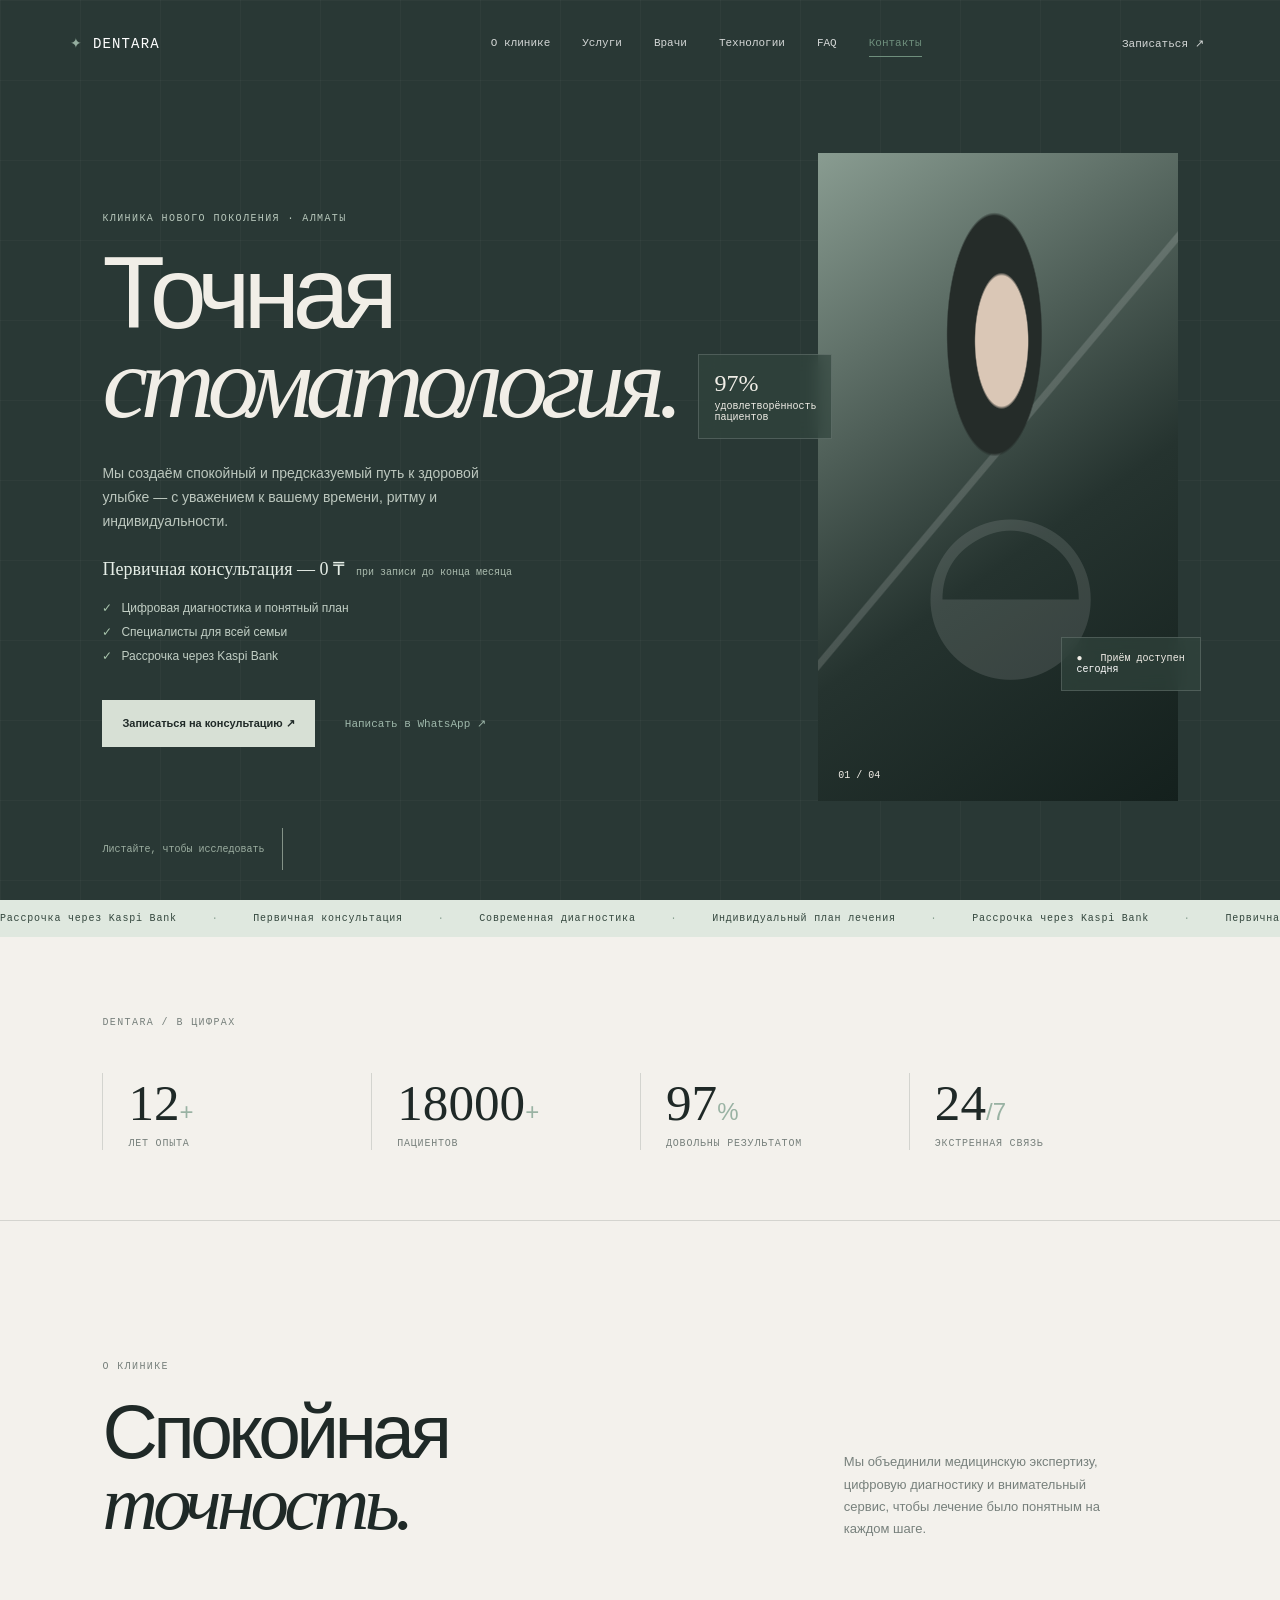
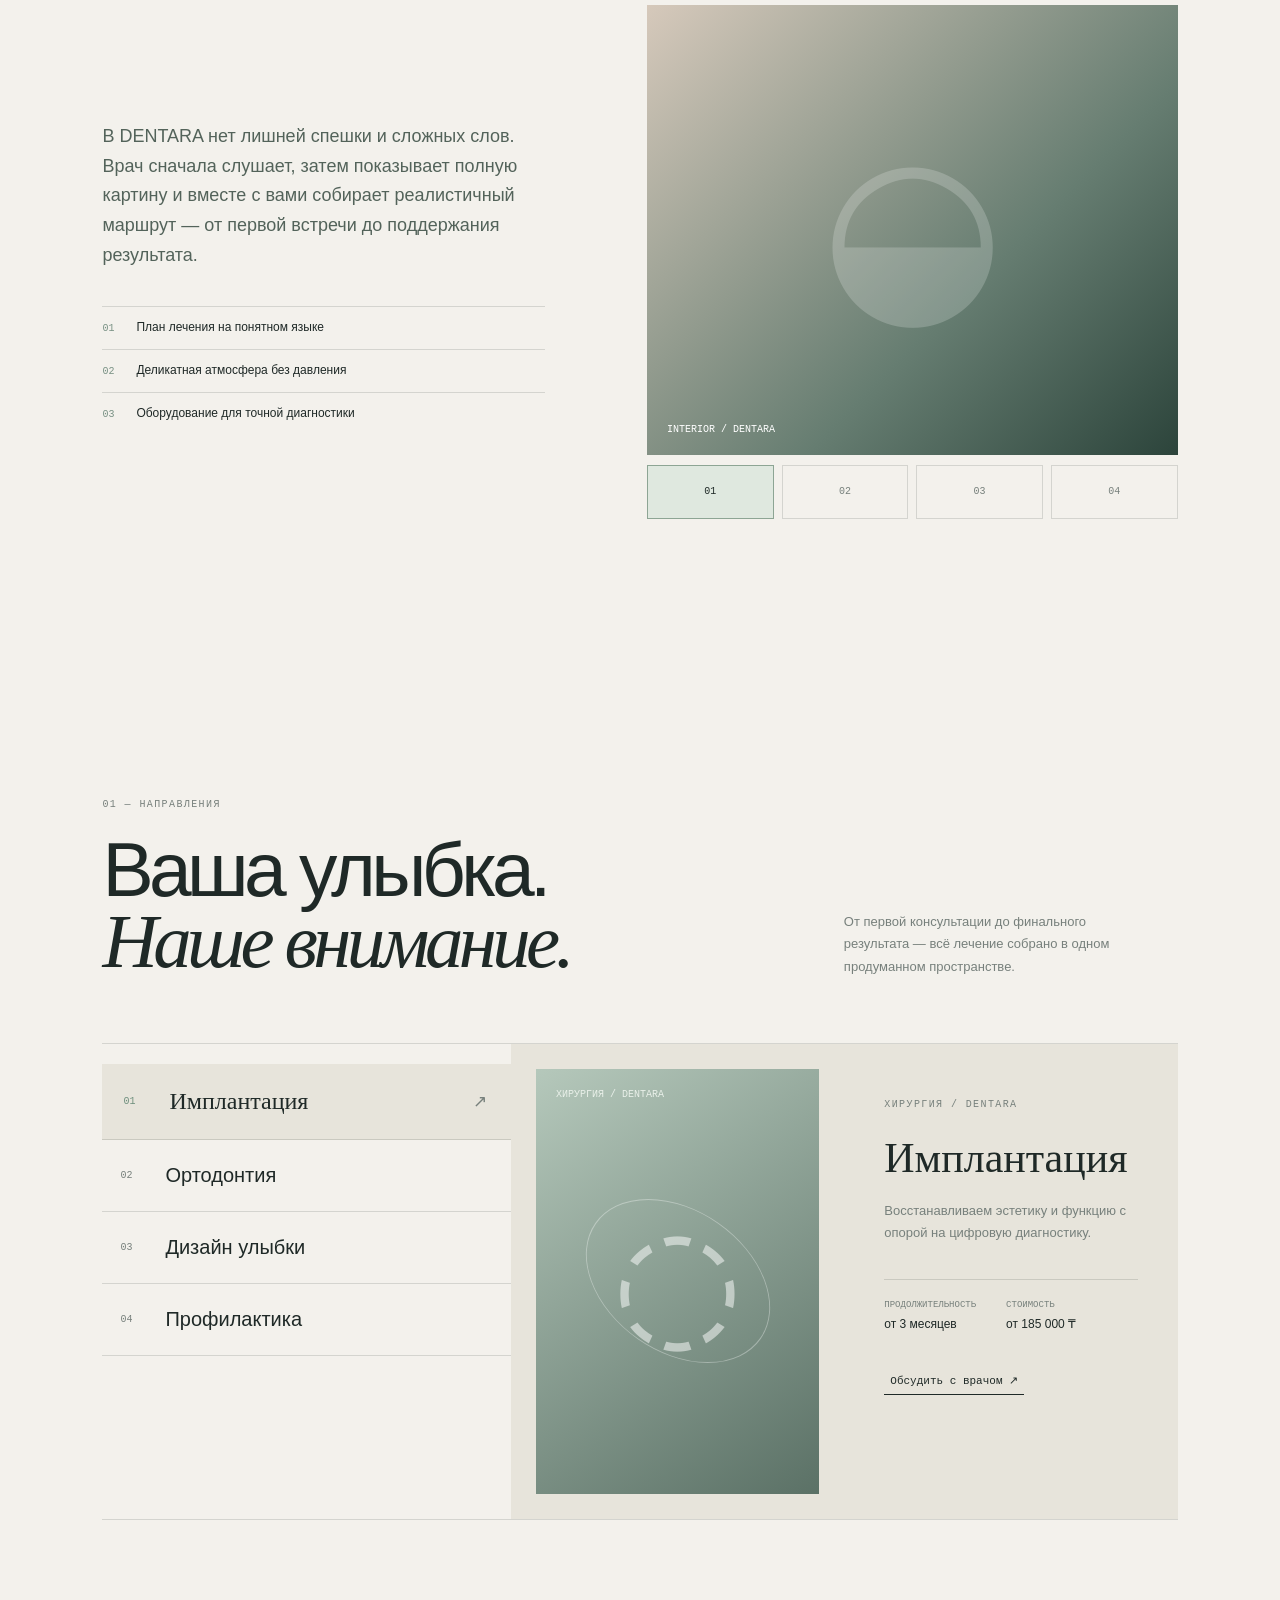
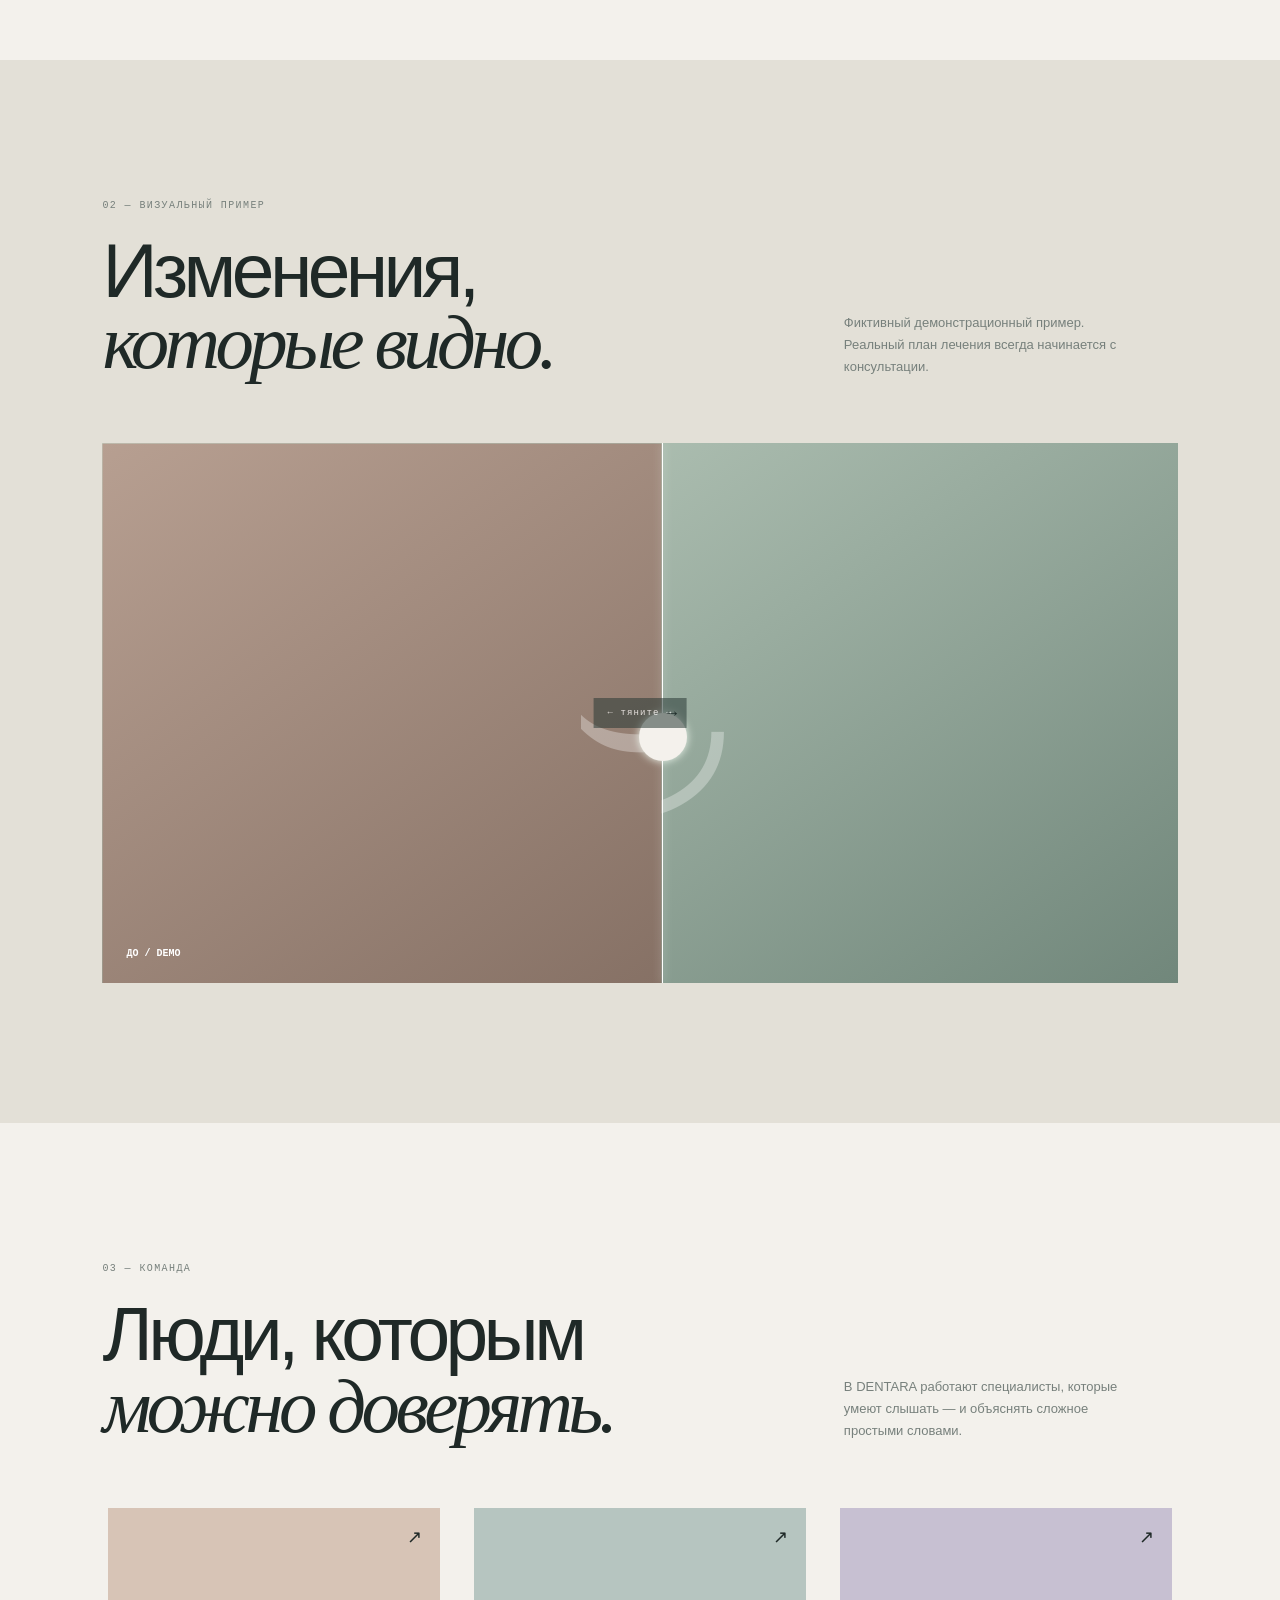
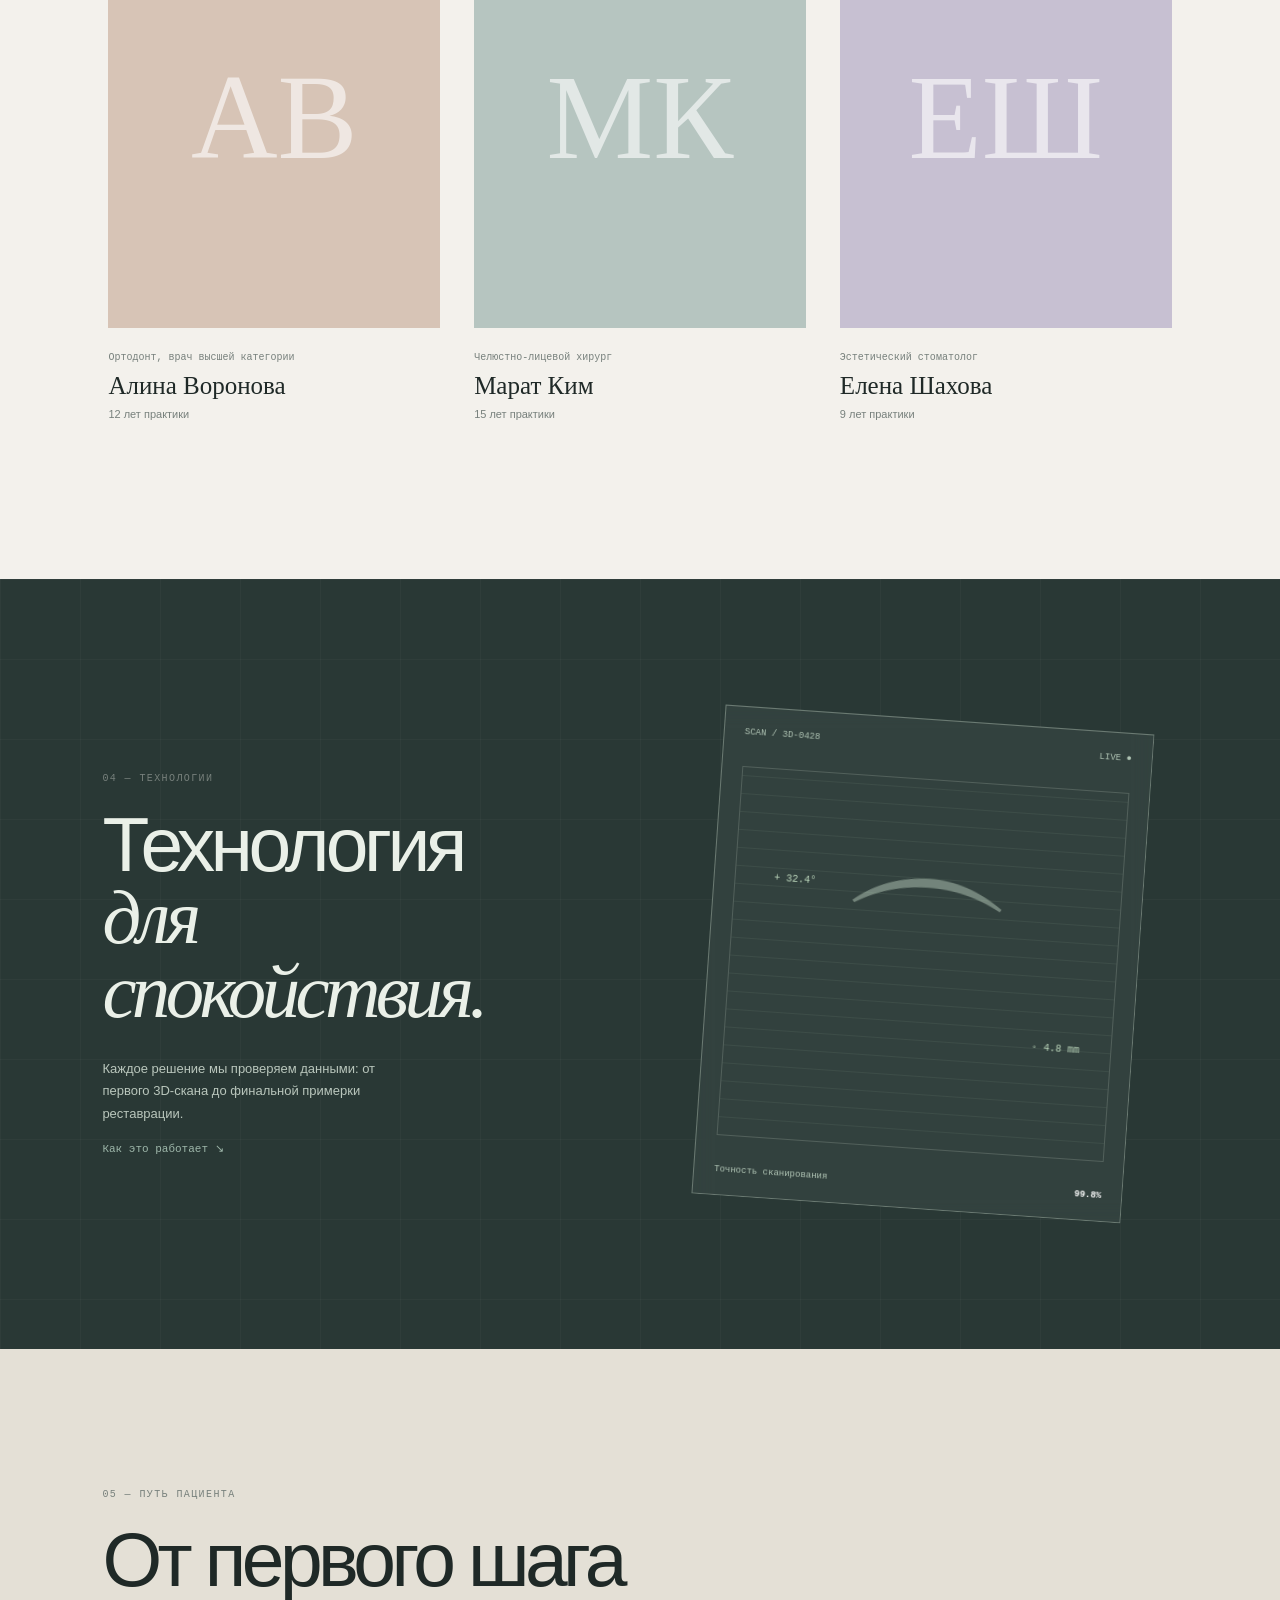
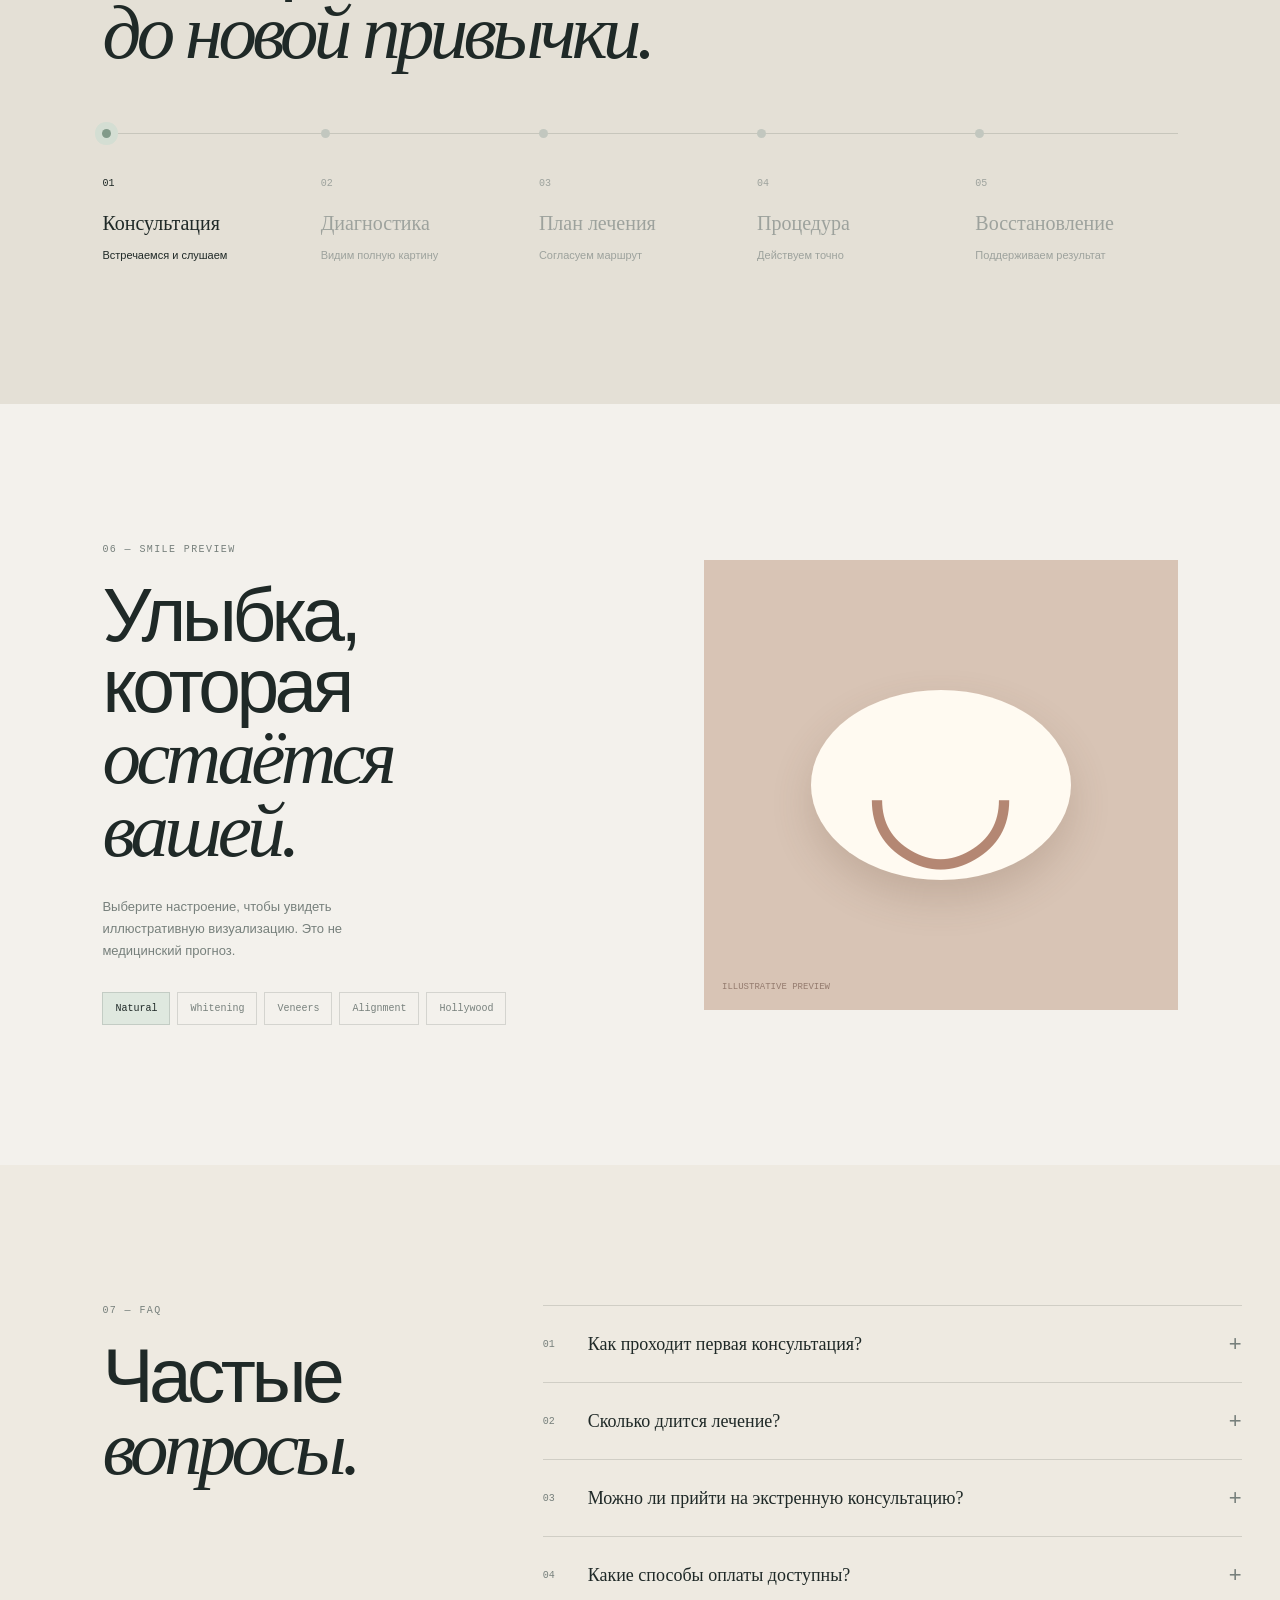
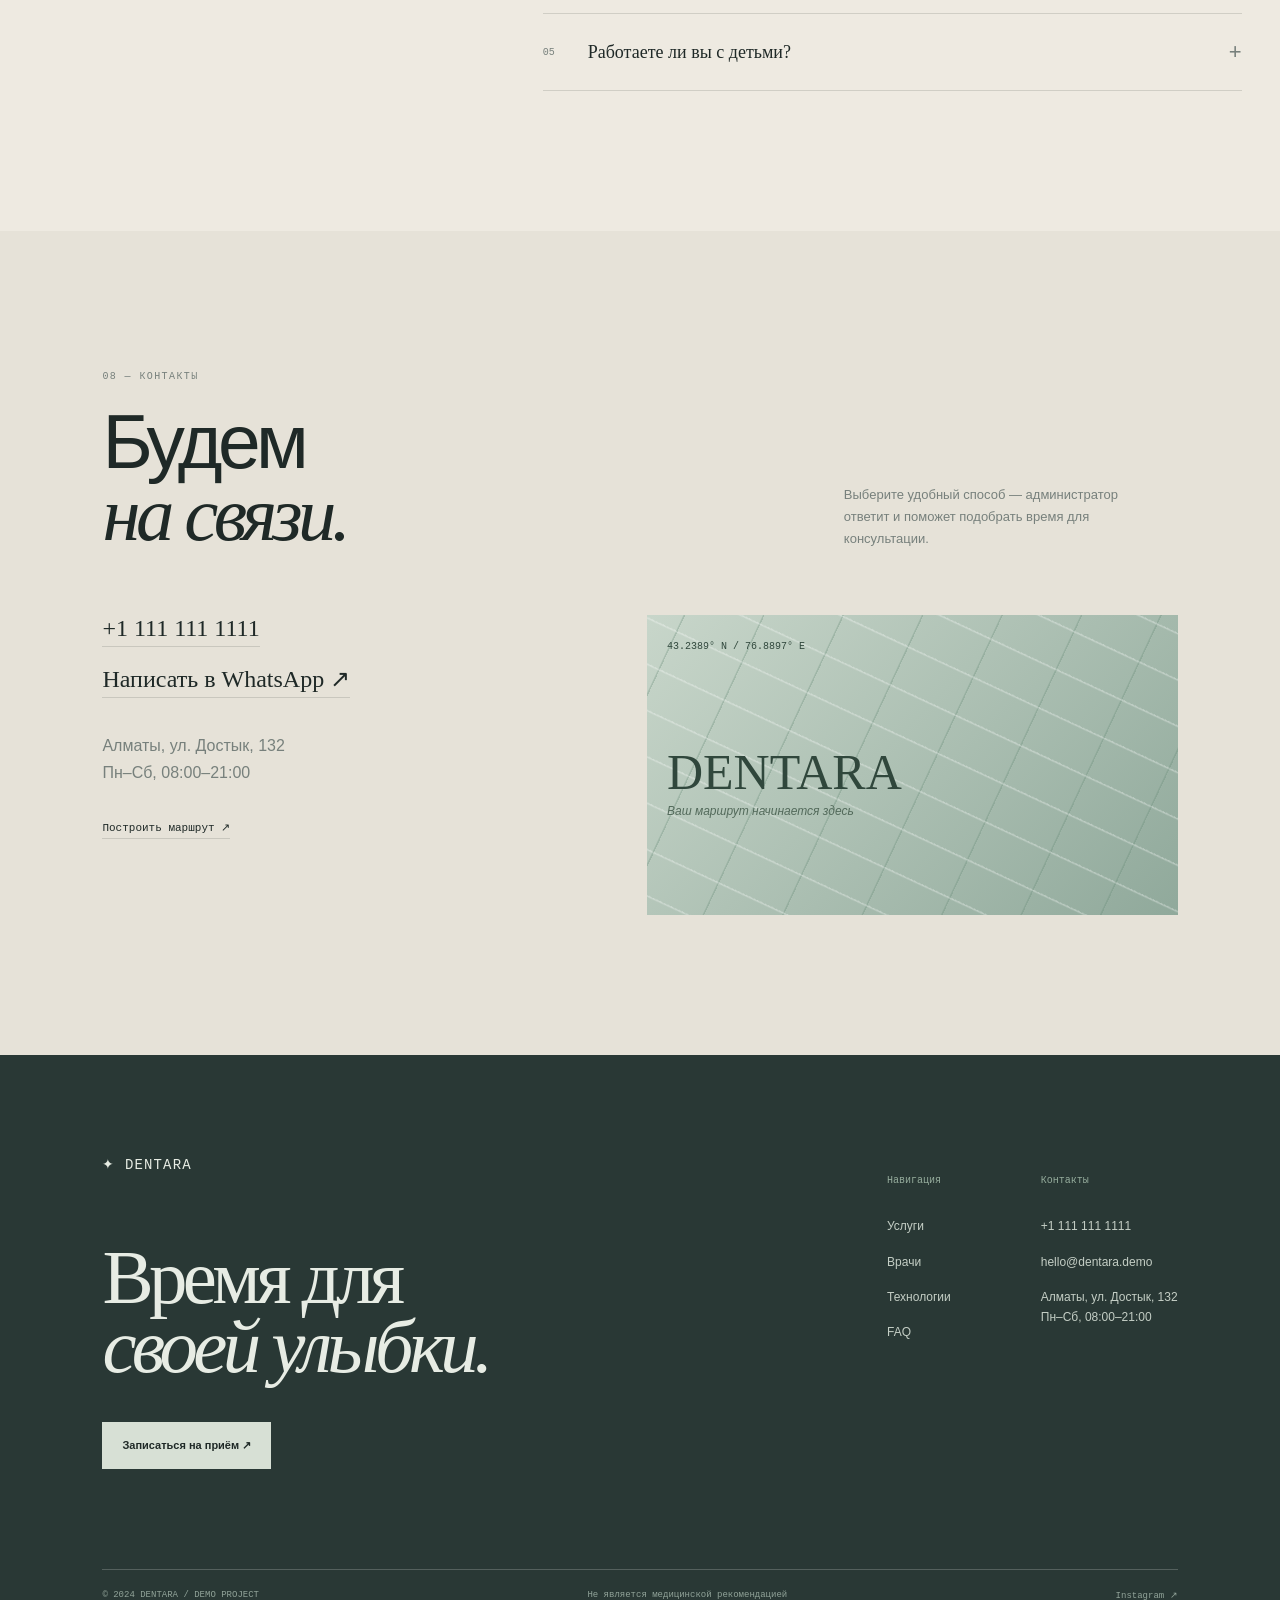
==== index.html @ db52c044 "fix: recover Dentara responsive sections" ====
<!doctype html><html lang="ru"><head><meta charset="UTF-8"><meta name="viewport" content="width=device-width,initial-scale=1"><meta name="description" content="DENTARA — точная стоматология, спроектированная вокруг вас."><title>DENTARA — Точная стоматология</title><link rel="stylesheet" href="styles.css?v=315ac8c"></head><body>
<header class="nav"><a class="brand" href="#top">✦ DENTARA</a><nav><a href="#about">О клинике</a><a href="#services">Услуги</a><a href="#doctors">Врачи</a><a href="#technology">Технологии</a><a href="#faq">FAQ</a><a href="#contacts">Контакты</a></nav><button class="nav-cta" data-book>Записаться ↗</button><button class="hamb" aria-label="Открыть меню"><i></i><i></i></button></header>
<aside class="mobile-menu"><div class="mobile-head"><span class="brand">✦ DENTARA</span><button class="close-menu">×</button></div><nav><a href="#about">О клинике <b>↗</b></a><a href="#services">Услуги <b>↗</b></a><a href="#doctors">Врачи <b>↗</b></a><a href="#technology">Технологии <b>↗</b></a><a href="#journey">Путь пациента <b>↗</b></a><a href="#faq">FAQ <b>↗</b></a><a href="#contacts">Контакты <b>↗</b></a></nav><button class="btn" data-book>Записаться на приём ↗</button></aside>
<main id="top"><section class="hero"><div class="grid"></div><div class="hero-copy reveal"><p class="eyebrow">Клиника нового поколения <span>·</span> Алматы</p><h1>Точная<br><em>стоматология.</em></h1><p>Мы создаём спокойный и предсказуемый путь к здоровой улыбке — с уважением к вашему времени, ритму и индивидуальности.</p><div class="offer"><b>Первичная консультация — 0 ₸</b><span>при записи до конца месяца</span></div><ul class="hero-benefits"><li>Цифровая диагностика и понятный план</li><li>Специалисты для всей семьи</li><li>Рассрочка через Kaspi Bank</li></ul><div class="actions"><button class="btn" data-book>Записаться на консультацию ↗</button><a href="https://wa.me/111111111111" class="text-link">Написать в WhatsApp ↗</a></div></div><div class="hero-art"><div class="portrait"><span>◒</span><small>01 / 04</small></div><div class="float stat"><b>97%</b>удовлетворённость<br>пациентов</div><div class="float available">● &nbsp; Приём доступен<br><b>сегодня</b></div></div><div class="scroll">Листайте, чтобы исследовать <i></i></div></section><div class="marquee"><div>Рассрочка через Kaspi Bank <i>·</i> Первичная консультация <i>·</i> Современная диагностика <i>·</i> Индивидуальный план лечения <i>·</i> Рассрочка через Kaspi Bank <i>·</i> Первичная консультация <i>·</i></div></div>
<section class="metrics"><p class="label">DENTARA / В ЦИФРАХ</p><div class="metric-grid"> <div><b data-count="12">0<small>+</small></b><span>лет опыта</span></div><div><b data-count="18000">0<small>+</small></b><span>пациентов</span></div><div><b data-count="97">0<small>%</small></b><span>довольны результатом</span></div><div><b data-count="24">0<small>/7</small></b><span>экстренная связь</span></div></div></section>
<section id="about" class="section about"><div class="section-head"><div><p class="eyebrow">О клинике</p><h2>Спокойная<br><em>точность.</em></h2></div><p>Мы объединили медицинскую экспертизу, цифровую диагностику и внимательный сервис, чтобы лечение было понятным на каждом шаге.</p></div><div class="about-grid"><div class="about-copy"><p>В DENTARA нет лишней спешки и сложных слов. Врач сначала слушает, затем показывает полную картину и вместе с вами собирает реалистичный маршрут — от первой встречи до поддержания результата.</p><div class="about-points"><span><b>01</b>План лечения на понятном языке</span><span><b>02</b>Деликатная атмосфера без давления</span><span><b>03</b>Оборудование для точной диагностики</span></div></div><div class="gallery"><div class="gallery-main" data-gallery-main><span>INTERIOR / DENTARA</span></div><div class="gallery-thumbs"><button class="active" data-gallery="0">01</button><button data-gallery="1">02</button><button data-gallery="2">03</button><button data-gallery="3">04</button></div></div></div></section>
<section id="services" class="section"><div class="section-head"><div><p class="eyebrow">01 — Направления</p><h2>Ваша улыбка.<br><em>Наше внимание.</em></h2></div><p>От первой консультации до финального результата — всё лечение собрано в одном продуманном пространстве.</p></div><div class="services"><div class="service-list"></div><div class="service-detail"><div class="service-visual"><span>ХИРУРГИЯ / DENTARA</span><b>◌</b></div><div class="detail-copy"><p class="eyebrow">Хирургия / DENTARA</p><h3>Имплантация</h3><p>Восстанавливаем эстетику и функцию с опорой на цифровую диагностику.</p><div class="meta"><span><small>Продолжительность</small>от 3 месяцев</span><span><small>Стоимость</small>от 185 000 ₸</span></div><button class="arrow" data-book>Обсудить с врачом ↗</button></div></div></div></section>
<section class="section case"><div class="section-head"><div><p class="eyebrow">02 — Визуальный пример</p><h2>Изменения,<br><em>которые видно.</em></h2></div><p>Фиктивный демонстрационный пример. Реальный план лечения всегда начинается с консультации.</p></div><div class="compare"><div class="after"><strong>ПОСЛЕ / DEMO</strong><span>◡</span></div><div class="before"><strong>ДО / DEMO</strong><span>⌣</span></div><input type="range" min="0" max="100" value="52"><i class="handle">↔</i></div></section>
<section id="doctors" class="section doctors"><div class="section-head"><div><p class="eyebrow">03 — Команда</p><h2>Люди, которым<br><em>можно доверять.</em></h2></div><p>В DENTARA работают специалисты, которые умеют слышать — и объяснять сложное простыми словами.</p></div><div class="doctor-grid"></div></section>
<section id="technology" class="tech"><div class="grid"></div><div class="tech-copy"><p class="eyebrow">04 — Технологии</p><h2>Технология<br><em>для спокойствия.</em></h2><p>Каждое решение мы проверяем данными: от первого 3D-скана до финальной примерки реставрации.</p><a href="#journey" class="text-link">Как это работает ↘</a></div><div class="console"><div>SCAN / 3D-0428 <span>LIVE ●</span></div><div class="scan">⌒<i>+ 32.4°</i><b>◦ 4.8 mm</b></div><div>Точность сканирования <strong>99.8%</strong></div></div></section>
<section id="journey" class="section journey"><div class="section-head"><div><p class="eyebrow">05 — Путь пациента</p><h2>От первого шага<br><em>до новой привычки.</em></h2></div></div><div class="journey-grid"></div></section>
<section class="section smile"><div><p class="eyebrow">06 — Smile preview</p><h2>Улыбка, которая<br><em>остаётся вашей.</em></h2><p>Выберите настроение, чтобы увидеть иллюстративную визуализацию. Это не медицинский прогноз.</p><div class="tabs"></div></div><div class="smile-preview"><span>◡</span><small>ILLUSTRATIVE PREVIEW</small></div></section>
<section id="faq" class="section faq"><div><p class="eyebrow">07 — FAQ</p><h2>Частые<br><em>вопросы.</em></h2></div><div class="faq-list"></div></section><section id="contacts" class="section contacts"><div class="section-head"><div><p class="eyebrow">08 — Контакты</p><h2>Будем<br><em>на связи.</em></h2></div><p>Выберите удобный способ — администратор ответит и поможет подобрать время для консультации.</p></div><div class="contact-grid"><div class="contact-info"><a href="tel:+111111111111">+1 111 111 1111</a><a href="https://wa.me/111111111111">Написать в WhatsApp ↗</a><p>Алматы, ул. Достык, 132<br>Пн–Сб, 08:00–21:00</p><a class="route" href="https://www.google.com/maps/search/?api=1&query=Almaty+Dostyk+132" target="_blank">Построить маршрут ↗</a></div><div class="map-card"><span>43.2389° N / 76.8897° E</span><b>DENTARA</b><i>Ваш маршрут начинается здесь</i></div></div></section></main>
<footer><div class="footer-top"><div><span class="brand">✦ DENTARA</span><h2>Время для<br><em>своей улыбки.</em></h2><button class="btn" data-book>Записаться на приём ↗</button></div><div class="footer-links"><div><small>Навигация</small><a href="#services">Услуги</a><a href="#doctors">Врачи</a><a href="#technology">Технологии</a><a href="#faq">FAQ</a></div><div><small>Контакты</small><a href="tel:+111111111111">+1 111 111 1111</a><a href="mailto:hello@dentara.demo">hello@dentara.demo</a><p>Алматы, ул. Достык, 132<br>Пн–Сб, 08:00–21:00</p></div></div></div><div class="footer-bottom">© 2024 DENTARA / DEMO PROJECT <span>Не является медицинской рекомендацией</span><span>Instagram ↗</span></div></footer>
<div class="modal-layer" id="doctor-modal"><div class="modal doctor-modal"><button class="x">×</button><div class="modal-avatar"></div><p class="eyebrow"></p><h2></h2><p class="bio"></p><div class="facts"><span><small>Опыт</small></span><span><small>Языки</small>Русский · English</span></div><button class="btn" data-book>Записаться к врачу ↗</button></div></div>
<div class="modal-layer" id="booking-modal"><div class="modal booking"><button class="x">×</button><div class="booking-top"><span class="eyebrow">Запись на приём</span><b><em>01</em> / 03</b></div><div class="booking-body"></div><button class="back">← Назад</button></div></div><div class="toast"></div><script src="script.js?v=315ac8c"></script></body></html>
---- styles.css ----
:root{--ink:#1f2927;--muted:#77807c;--paper:#f3f1ec;--line:#1f292725;--dark:#293835;--sage:#9eb7aa;--serif:'Playfair Display',serif;--sans:Manrope,sans-serif;--mono:'DM Mono',monospace}*{box-sizing:border-box}html{scroll-behavior:smooth}body{margin:0;background:var(--paper);color:var(--ink);font-family:var(--sans)}a{text-decoration:none;color:inherit}button{font:inherit;border:0;background:none;cursor:pointer;color:inherit}.brand{font:14px var(--mono);letter-spacing:.08em}.brand:first-letter{color:#94ad9f}.nav{height:86px;position:fixed;z-index:10;top:0;width:100%;padding:0 5.5vw;display:flex;align-items:center;justify-content:space-between;color:#fff;transition:.4s}.nav.scrolled{height:66px;background:#f3f1ecee;color:var(--ink);backdrop-filter:blur(16px);box-shadow:0 1px 0 var(--line)}.nav nav{display:flex;gap:32px;margin-left:12%}.nav nav a,.nav-cta{font:11px var(--mono);opacity:.8}.hamb{display:none}.mobile-menu{display:none}.hero{min-height:100vh;padding:140px 8vw 80px;background:var(--dark);color:#f1eee7;position:relative;overflow:hidden;display:flex;align-items:center}.grid{position:absolute;inset:0;background:linear-gradient(#ffffff12 1px,transparent 1px),linear-gradient(90deg,#ffffff12 1px,transparent 1px);background-size:80px 80px;opacity:.4}.hero-copy{z-index:1;position:relative;width:53%}.eyebrow{font:10px var(--mono);letter-spacing:.14em;text-transform:uppercase;color:var(--muted);margin:0 0 24px}.hero .eyebrow{color:#b7c7bb}.hero h1{font-size:clamp(66px,8vw,128px);line-height:.87;letter-spacing:-.07em;font-weight:500;margin:0 0 35px}.hero em,h2 em,h3{font-family:var(--serif);font-weight:500}.hero-copy>p:not(.eyebrow){max-width:390px;font-size:14px;line-height:1.7;color:#bcc7be}.actions{display:flex;align-items:center;gap:30px;margin-top:32px}.btn{display:inline-flex;gap:25px;align-items:center;background:#d7e0d5;color:var(--ink);padding:17px 20px;font-size:11px;font-weight:600;transition:.25s}.btn:hover{background:#fff;transform:translateY(-2px)}.text-link{font:11px var(--mono);color:#9eb7aa}.hero-art{position:absolute;right:8vw;top:17%;width:36vw;height:72vh;min-height:480px}.portrait{position:absolute;right:0;width:78%;height:100%;background:linear-gradient(145deg,#899c91,#25332f 60%,#14201d);overflow:hidden}.portrait:before{content:'';position:absolute;inset:0;background:radial-gradient(ellipse at 51% 29%,#dac7b6 0 10%,transparent 10.5%),radial-gradient(ellipse at 49% 28%,#252c29 0 18%,transparent 18.5%),linear-gradient(130deg,transparent 47%,#ffffff25 47.2% 48%,transparent 48.2%)}.portrait span{position:absolute;bottom:15%;left:28%;font:210px var(--serif);color:#ffffff1e}.portrait small{position:absolute;bottom:20px;left:20px;font:10px var(--mono)}.float{position:absolute;background:#32453eaa;border:1px solid #ffffff27;padding:15px;font:10px var(--mono);backdrop-filter:blur(8px)}.float b{display:block;font:24px var(--serif);margin-bottom:4px}.stat{top:31%;left:-4%}.available{right:-5%;bottom:17%}.available b{font:inherit;display:inline;color:#fff}.scroll{position:absolute;bottom:30px;left:8vw;font:10px var(--mono);color:#9caea1;display:flex;gap:18px;align-items:center}.scroll i{height:42px;width:1px;background:#839287}.metrics{padding:70px 8vw;border-bottom:1px solid var(--line)}.label{font:10px var(--mono);letter-spacing:.14em;color:var(--muted);margin-bottom:45px}.metric-grid{display:grid;grid-template-columns:repeat(4,1fr)}.metric-grid>div{border-left:1px solid var(--line);padding-left:25px}.metric-grid b{font:500 clamp(42px,4vw,64px) var(--serif);display:block}.metric-grid b small{font:24px var(--sans);color:#99b2a3}.metric-grid span{font:10px var(--mono);letter-spacing:.08em;color:var(--muted);text-transform:uppercase}.section{padding:140px 8vw}.section-head{display:flex;justify-content:space-between;align-items:end;margin-bottom:65px}.section h2{font:500 clamp(50px,6vw,88px) var(--sans);line-height:.93;letter-spacing:-.06em;margin:0}.section-head>p{max-width:280px;color:var(--muted);font-size:13px;line-height:1.7;margin:0 5% 0 0}.services{display:grid;grid-template-columns:38% 62%;border-top:1px solid var(--line);border-bottom:1px solid var(--line)}.service-list{padding-top:20px}.service-item{display:grid;grid-template-columns:45px 1fr 20px;width:100%;padding:24px 18px;border-bottom:1px solid var(--line);text-align:left;align-items:center}.service-item.active{background:#e7e4db}.service-item span,.service-item i{font:10px var(--mono);color:var(--muted);font-style:normal}.service-item b{font-size:20px;font-weight:500}.service-item.active b{font:500 24px var(--serif)}.service-item i{opacity:0;font-size:17px}.service-item.active i{opacity:1}.service-detail{background:#e7e4db;display:grid;grid-template-columns:1fr 1fr}.service-visual{margin:25px;background:linear-gradient(145deg,#b5c8bb,#5b7166);min-height:425px;display:grid;place-items:center;position:relative;overflow:hidden}.service-visual:after{content:'';position:absolute;width:200px;height:200px;border:1px solid #ffffff55;border-radius:50%;transform:rotate(35deg) scaleY(.7)}.service-visual span{position:absolute;top:20px;left:20px;color:#e9f0e9;font:10px var(--mono)}.service-visual b{font:150px var(--serif);color:#ffffff82;z-index:1}.detail-copy{padding:55px 40px}.detail-copy h3{font-size:42px;margin:0 0 18px}.detail-copy>p:not(.eyebrow){font-size:13px;line-height:1.7;color:var(--muted)}.meta{display:flex;gap:30px;border-top:1px solid var(--line);padding-top:20px;margin-top:35px;font-size:12px}.meta small,.facts small{display:block;color:var(--muted);font:9px var(--mono);margin-bottom:7px;text-transform:uppercase}.arrow{margin-top:42px;border-bottom:1px solid;font:11px var(--mono);padding-bottom:7px}.case{background:#e3e0d7}.compare{height:540px;position:relative;overflow:hidden;background:#b8a497}.before,.after{position:absolute;inset:0;display:flex;align-items:end;padding:24px;color:#fff;font:10px var(--mono)}.after{background:linear-gradient(145deg,#c3d3c5,#71877b)}.before{background:linear-gradient(145deg,#b79f91,#735f54);clip-path:inset(0 48% 0 0)}.compare span{position:absolute;inset:0;display:grid;place-items:center;font:220px var(--serif);color:#ffffff50}.compare input{position:absolute;inset:0;width:100%;height:100%;opacity:0;z-index:2;cursor:ew-resize}.handle{position:absolute;z-index:1;top:0;bottom:0;left:52%;border-left:1px solid #fff;color:var(--ink);font:18px sans-serif;font-style:normal}.handle:after{content:'';position:absolute;top:50%;left:-24px;width:48px;height:48px;border-radius:50%;background:#f4f1ec;display:grid;place-items:center}.handle{display:flex;align-items:center;justify-content:center}.doctor-grid{display:grid;grid-template-columns:repeat(3,1fr);gap:22px}.doctor-card{text-align:left}.doctor-avatar{height:420px;display:grid;place-items:center;position:relative;overflow:hidden}.doctor-avatar span{font:120px var(--serif);color:#fff9;transition:.4s}.doctor-card:hover .doctor-avatar span{transform:scale(1.08)}.doctor-avatar i{position:absolute;right:18px;top:18px;font-style:normal;font-size:18px}.doctor-info{padding:18px 0}.doctor-info small{font:10px var(--mono);color:var(--muted)}.doctor-info h3{font-size:25px;margin:8px 0}.doctor-info p{font-size:11px;color:var(--muted);margin:0}.tech{min-height:700px;background:var(--dark);color:#eaf0e8;position:relative;padding:140px 8vw;display:flex;align-items:center;gap:12vw;overflow:hidden}.tech-copy{position:relative;z-index:1;width:42%}.tech h2{font:500 clamp(50px,6vw,86px) var(--sans);line-height:.94;letter-spacing:-.06em;margin:0 0 30px}.tech-copy>p:not(.eyebrow){color:#b9c6bc;font-size:13px;line-height:1.7;max-width:310px}.console{position:relative;z-index:1;width:430px;height:490px;border:1px solid #dceddc55;background:#dbe8dc0c;padding:20px;backdrop-filter:blur(10px);transform:rotate(4deg);font:9px var(--mono);color:#afc4b4;display:flex;flex-direction:column;justify-content:space-between}.console>div:first-child,.console>div:last-child{display:flex;justify-content:space-between}.console strong{color:#fff}.scan{height:370px;border:1px solid #dceddc2e;display:grid;place-items:center;position:relative;font:180px var(--serif);color:#d5ecd766;overflow:hidden}.scan:after{content:'';position:absolute;inset:0;background:repeating-linear-gradient(0deg,transparent 0 17px,#b4dcb928 18px);animation:scan 4s linear infinite}.scan i,.scan b{position:absolute;font:10px var(--mono);color:#bfdbbf}.scan i{top:28%;left:10%}.scan b{bottom:28%;right:8%}.journey{background:#e4e0d6}.journey-grid{display:grid;grid-template-columns:repeat(5,1fr);border-top:1px solid var(--line);padding-top:38px;gap:16px}.journey-step{position:relative;color:#9da29d}.journey-step:before{content:'';position:absolute;width:9px;height:9px;border-radius:50%;background:#c2c7bf;top:-43px}.journey-step.active{color:var(--ink)}.journey-step.active:before{background:#829a89;box-shadow:0 0 0 7px #d4ded3}.journey-step span{font:10px var(--mono)}.journey-step b{display:block;font:20px var(--serif);margin:22px 0 10px}.journey-step small{font-size:11px;line-height:1.5}.smile{display:grid;grid-template-columns:1fr 1fr;gap:10vw;align-items:center}.smile>div>p:not(.eyebrow){color:var(--muted);font-size:13px;line-height:1.7;max-width:310px;margin:30px 0}.tabs{display:flex;gap:7px;flex-wrap:wrap}.tabs button{padding:10px 12px;border:1px solid var(--line);font:10px var(--mono);color:var(--muted)}.tabs button.active{background:#dfe8df;color:var(--ink)}.smile-preview{height:450px;background:#d8c4b5;display:grid;place-items:center;position:relative;transition:.4s}.smile-preview:before{content:'';position:absolute;width:260px;height:190px;background:#fffaf1;border-radius:50%;box-shadow:0 18px 40px #6b493633}.smile-preview span{position:relative;font:180px var(--serif);color:#b48773}.smile-preview small{position:absolute;bottom:18px;left:18px;font:9px var(--mono);color:#947b6e}.faq{display:grid;grid-template-columns:35% 65%;gap:5vw;background:#eeeae1}.faq-list{border-top:1px solid var(--line)}.faq-item{border-bottom:1px solid var(--line)}.faq-q{width:100%;padding:25px 0;display:grid;grid-template-columns:45px 1fr 25px;text-align:left;align-items:center}.faq-q span,.faq-q i{font:10px var(--mono);color:var(--muted)}.faq-q b{font:18px var(--serif);font-weight:500}.faq-q i{text-align:right;font:22px sans-serif}.faq-a{padding:0 50px 20px 45px;color:var(--muted);font-size:12px;line-height:1.7}footer{background:var(--dark);color:#e7ece4;padding:100px 8vw 25px}.footer-top{display:flex;justify-content:space-between}.footer-top h2{font:500 clamp(55px,6vw,88px) var(--serif);line-height:.9;letter-spacing:-.06em;margin:70px 0 40px}.footer-links{display:flex;gap:90px;padding-top:20px}.footer-links div{display:flex;flex-direction:column;gap:15px}.footer-links small{font:10px var(--mono);color:#96ad9d;margin-bottom:15px}.footer-links a,.footer-links p{font-size:12px;color:#c4cec5;line-height:1.7;margin:0}.footer-bottom{border-top:1px solid #ffffff33;margin-top:100px;padding-top:20px;font:9px var(--mono);color:#91a399;display:flex;justify-content:space-between}.modal-layer{display:none;position:fixed;z-index:30;inset:0;background:#1d282d99;backdrop-filter:blur(8px);place-items:center;padding:20px}.modal-layer.open{display:grid}.modal{background:var(--paper);padding:40px;position:relative;max-width:520px;width:100%;box-shadow:0 25px 80px #0003}.x{position:absolute;right:20px;top:14px;font-size:28px;color:var(--muted)}.modal-avatar{height:180px;display:grid;place-items:center;font:85px var(--serif);color:#fff9;margin-bottom:30px}.doctor-modal h2,.booking h2{font:500 45px var(--serif);line-height:.95;margin:0 0 20px}.bio{font-size:13px;color:var(--muted);line-height:1.7}.facts{display:flex;gap:45px;padding:20px 0 30px;border-top:1px solid var(--line);font-size:12px;margin-top:25px}.booking{max-width:620px;min-height:530px}.booking-top{display:flex;justify-content:space-between;margin-bottom:55px}.booking-top b{font:24px var(--serif)}.booking-top em{font-style:normal;color:#789184}.choice-grid{display:grid;grid-template-columns:1fr 1fr;gap:10px;margin:35px 0}.choice-grid button{border:1px solid var(--line);padding:20px;text-align:left;font:14px var(--serif);display:flex;justify-content:space-between}.choice-grid button:hover{background:#e2eadf}.field{display:block;font:10px var(--mono);color:var(--muted);margin:22px 0}.field input{width:100%;display:block;border:0;border-bottom:1px solid var(--line);background:transparent;padding:11px 0;outline:0}.back{position:absolute;bottom:28px;left:40px;color:var(--muted);font:10px var(--mono)}.toast{position:fixed;z-index:40;bottom:25px;left:50%;transform:translateX(-50%);padding:15px 20px;background:var(--dark);color:#fff;font:11px var(--mono);display:none}.toast.show{display:block}@keyframes scan{to{transform:translateY(35px)}}@media(max-width:800px){.nav{height:70px;padding:0 7vw}.nav nav,.nav-cta{display:none}.hamb{display:flex;flex-direction:column;gap:6px}.hamb i{width:25px;height:1px;background:currentColor}.mobile-menu{position:fixed;z-index:20;inset:0;background:var(--dark);color:#fff;padding:25px 7vw;flex-direction:column}.mobile-menu.open{display:flex}.mobile-head{display:flex;justify-content:space-between}.close-menu{font-size:32px;color:#b5c4b8}.mobile-menu nav{margin:13vh 0 8vh}.mobile-menu nav a{display:flex;justify-content:space-between;font:42px var(--serif);padding:17px 0;border-bottom:1px solid #fff2}.mobile-menu nav b{font:14px var(--sans);color:#adc2b2}.hero{min-height:830px;padding:125px 7vw 70px;align-items:flex-start}.hero-copy{width:100%}.hero h1{font-size:19vw}.hero-art{top:auto;bottom:0;right:0;width:75vw;height:45vh;min-height:330px}.hero .actions{flex-direction:column;align-items:flex-start;gap:20px}.scroll{display:none}.metrics{padding:60px 7vw}.metric-grid{grid-template-columns:1fr 1fr;gap:35px 0}.metric-grid>div{padding-left:15px}.section{padding:90px 7vw}.section-head{display:block;margin-bottom:45px}.section-head>p{margin:28px 0 0}.section h2{font-size:54px}.services{display:block}.service-item{padding:19px 8px}.service-item b{font-size:18px}.service-detail{display:block}.service-visual{min-height:250px;margin:12px}.detail-copy{padding:30px 25px 40px}.compare{height:360px}.compare span{font-size:140px}.doctor-grid{grid-template-columns:1fr;gap:35px}.doctor-avatar{height:380px}.tech{display:block;padding:90px 7vw;min-height:850px}.tech-copy{width:100%}.console{width:100%;height:400px;margin-top:60px}.scan{height:280px}.journey-grid{display:block;border:0}.journey-step{border-left:1px solid var(--line);padding:0 0 40px 35px}.journey-step:before{left:-5px;top:0}.journey-step b{margin:10px 0}.smile{display:flex;flex-direction:column;gap:40px}.smile-preview{height:350px;width:100%}.faq{display:block}.faq-list{margin-top:45px}.footer-top{display:block}.footer-links{padding-top:75px;gap:35px}.footer-bottom{display:block;line-height:2.5}.footer-bottom span{display:block}.modal{padding:30px 24px}.booking{min-height:570px}.choice-grid{grid-template-columns:1fr}.back{left:24px}@media(prefers-reduced-motion:reduce){*,*:before,*:after{animation:none!important;transition:none!important;scroll-behavior:auto!important}}}
/* motion refinement */
.reveal{opacity:0;transform:translateY(28px);transition:opacity .7s cubic-bezier(.22,1,.36,1) var(--delay,0ms),transform .7s cubic-bezier(.22,1,.36,1) var(--delay,0ms)}.reveal.seen{opacity:1;transform:none}.service-item{transition:background .45s, color .45s, transform .45s, padding .45s}.service-item:hover{transform:translateX(5px)}.service-item span,.service-item b,.service-item i{transition:transform .45s cubic-bezier(.22,1,.36,1),opacity .35s,filter .35s}.service-item.active span{transform:translateX(3px);color:#6f8f7d}.service-item.active b{transform:translateX(4px)}.service-detail{overflow:hidden}.service-detail.is-switching{animation:serviceShift .52s cubic-bezier(.22,1,.36,1)}.direction-prev{--shift:-18px}.direction-next{--shift:18px}@keyframes serviceShift{0%{opacity:.45;transform:translateX(var(--shift)) scale(.985);filter:blur(4px)}55%{opacity:.9;transform:translateX(calc(var(--shift)*-.25)) scale(1.005);filter:blur(0)}100%{opacity:1;transform:none}}.service-visual b{transition:transform .7s cubic-bezier(.22,1,.36,1),filter .7s}.service-detail.is-switching .service-visual b{transform:scale(1.12) rotate(8deg);filter:blur(2px)}.compare{isolation:isolate}.compare:after{content:'←  тяните  →';position:absolute;top:50%;left:50%;transform:translate(-50%,-50%);z-index:1;color:#fff;background:#293835b8;padding:10px 14px;font:9px var(--mono);letter-spacing:.12em;opacity:.75;pointer-events:none;transition:opacity .35s}.compare:has(input:active):after{opacity:0}.handle{transition:left .08s linear,filter .3s,transform .3s;filter:drop-shadow(0 0 calc(4px + 8px * var(--active,0)) #eef7ee)}.handle:after{transition:transform .3s,box-shadow .3s}.compare:has(input:active) .handle{transform:scaleY(1.025)}.compare:has(input:active) .handle:after{transform:scale(1.08);box-shadow:0 0 0 7px #eaf6eb44}.before strong,.after strong{transition:opacity .35s,transform .35s}.compare input:active~.handle~*{}.doctor-card{transition:transform .55s cubic-bezier(.22,1,.36,1),opacity .55s,filter .55s}.doctor-card.selected{transform:translateY(-8px);filter:saturate(1.08)}.doctor-card:not(.selected):has(~.selected),.doctor-card.selected~.doctor-card{opacity:.72}.doctor-avatar span{transition:transform .55s cubic-bezier(.22,1,.36,1),letter-spacing .55s,filter .55s}.doctor-card.selected .doctor-avatar span{transform:scale(1.12);letter-spacing:.04em}.doctor-info small,.doctor-info h3,.doctor-info p{transition:transform .45s cubic-bezier(.22,1,.36,1),opacity .45s}.doctor-card.selected .doctor-info small{transform:translateX(5px)}.doctor-card.selected .doctor-info h3{transform:translateX(8px)}.doctor-card.selected .doctor-info p{transform:translateX(11px)}.faq-item{transition:border-color .35s,background .35s}.faq-item.open{background:#e8e5dc;border-color:#9daf9f}.faq-q i{transition:transform .4s cubic-bezier(.22,1,.36,1),color .3s}.faq-item.open .faq-q i{transform:rotate(180deg);color:#6f8f7d}.faq-a{display:grid;grid-template-rows:0fr;opacity:0;transform:translateY(-8px);padding:0 50px 0 45px;transition:grid-template-rows .55s cubic-bezier(.22,1,.36,1),opacity .4s,transform .55s,padding .55s}.faq-a p{overflow:hidden;margin:0}.faq-item.open .faq-a{grid-template-rows:1fr;opacity:1;transform:none;padding-bottom:20px}.booking-body{overflow:hidden}.booking-body.step-enter{animation:stepIn .48s cubic-bezier(.22,1,.36,1)}@keyframes stepIn{from{opacity:0;transform:translateX(calc(var(--dir) * 28px));filter:blur(3px)}to{opacity:1;transform:none;filter:none}}.booking-body h2,.booking-body .choice-grid,.booking-body .field,.booking-body .confirm{animation:formRise .55s cubic-bezier(.22,1,.36,1) both}.booking-body .choice-grid{animation-delay:.1s}.booking-body .field:nth-of-type(2){animation-delay:.1s}@keyframes formRise{from{opacity:0;transform:translateY(14px)}to{opacity:1;transform:none}}.booking-top b{transition:transform .4s,color .4s}.modal-layer.open .modal{animation:modalIn .55s cubic-bezier(.22,1,.36,1)}@keyframes modalIn{from{opacity:0;transform:translateY(24px) scale(.98)}to{opacity:1;transform:none}}.smile-preview{background:var(--smile-bg,#d8c4b5);transition:background .6s cubic-bezier(.22,1,.36,1)}.smile-preview.smile-change span{animation:smilePop .6s cubic-bezier(.22,1,.36,1)}@keyframes smilePop{0%{opacity:.3;transform:scale(.85) translateY(10px)}100%{opacity:1;transform:none}}.btn,.arrow,.nav a,.text-link,.tabs button,.choice-grid button{transition:transform .3s cubic-bezier(.22,1,.36,1),background .3s,border-color .3s,color .3s}.btn:active,.choice-grid button:active,.tabs button:active{transform:scale(.97)}
@media(prefers-reduced-motion:reduce){*,*:before,*:after{animation:none!important;transition:none!important;scroll-behavior:auto!important}.reveal{opacity:1!important;transform:none!important}.faq-a{display:block!important;opacity:1!important;transform:none!important;padding-bottom:20px!important}.compare:after{display:none!important}}
.offer{display:flex;align-items:baseline;gap:12px;margin:24px 0 16px;color:#e6eee7}.offer b{font:18px var(--serif)}.offer span{font:10px var(--mono);color:#a9baad}.hero-benefits{list-style:none;padding:0;margin:0;color:#c1cec4;font-size:12px;line-height:2}.hero-benefits li:before{content:'✓';color:#a9c5ad;margin-right:9px}.marquee{overflow:hidden;background:#dfe8df;color:#33463d;padding:13px 0;font:10px var(--mono);letter-spacing:.08em;white-space:nowrap}.marquee div{display:inline-block;animation:marquee 28s linear infinite}.marquee i{font-style:normal;color:#8ba393;margin:0 28px}@keyframes marquee{to{transform:translateX(-50%)}}.about-grid{display:grid;grid-template-columns:1fr 1.2fr;gap:8vw;align-items:center}.about-copy>p{font-size:18px;line-height:1.65;max-width:480px;color:#53635a}.about-points{display:grid;gap:15px;margin-top:35px}.about-points span{border-top:1px solid var(--line);padding-top:13px;font-size:12px}.about-points b{font:10px var(--mono);color:#789184;margin-right:22px}.gallery-main{height:450px;background:linear-gradient(135deg,#d6c9bb,#667d71 62%,#2c443b);position:relative;display:flex;align-items:flex-end;padding:20px;color:#fff;font:10px var(--mono);transition:opacity .35s,transform .35s}.gallery-main:before{content:'◒';position:absolute;inset:0;display:grid;place-items:center;color:#ffffff33;font:210px var(--serif)}.gallery-main.is-changing{opacity:.45;transform:scale(.985)}.gallery-thumbs{display:flex;gap:8px;margin-top:10px}.gallery-thumbs button{height:54px;flex:1;border:1px solid var(--line);font:10px var(--mono);color:var(--muted);transition:.25s}.gallery-thumbs button.active,.gallery-thumbs button:hover{background:#dfe8df;color:var(--ink);border-color:#8da594}.contacts{background:#e6e2d8}.contact-grid{display:grid;grid-template-columns:1fr 1.2fr;gap:8vw}.contact-info{display:flex;flex-direction:column;align-items:flex-start;gap:18px}.contact-info>a{font:24px var(--serif);border-bottom:1px solid var(--line);padding-bottom:4px}.contact-info p{color:var(--muted);line-height:1.7}.contact-info .route{font:11px var(--mono)}.map-card{min-height:300px;background:linear-gradient(135deg,#c8d6ca,#90a99b);position:relative;overflow:hidden;padding:20px;color:#30473c}.map-card:before{content:'';position:absolute;inset:-30%;background:repeating-linear-gradient(35deg,transparent 0 40px,#ffffff55 41px 42px),repeating-linear-gradient(125deg,transparent 0 70px,#668a7650 71px 72px);transform:rotate(-10deg)}.map-card>*{position:relative}.map-card span{font:10px var(--mono)}.map-card b{display:block;font:50px var(--serif);margin-top:90px}.map-card i{font-size:12px;color:#536a5b}@media(max-width:800px){.offer{display:block}.offer span{display:block;margin-top:5px}.about-grid,.contact-grid{display:block}.gallery{margin-top:45px}.gallery-main{height:320px}.contact-info{margin-bottom:35px}.map-card{min-height:250px}.marquee div{animation-duration:20s}}@media(prefers-reduced-motion:reduce){.marquee div{animation:none!important}}


/* Accessible light/dark theme, clickable navigation, and focused controls. */
:root{--theme-bg:#f3f1ec;--theme-surface:#fffdf8;--theme-text:#1f2927;--theme-muted:#66736c;--theme-line:#1f292740;--theme-accent:#6f8f7d}
[data-theme=dark]{--theme-bg:#171c1a;--theme-surface:#222a26;--theme-text:#eef4ee;--theme-muted:#b5c3b9;--theme-line:#d9eadb35;--theme-accent:#a6c9ad;--paper:var(--theme-bg);--ink:var(--theme-text);--muted:var(--theme-muted);--line:var(--theme-line);--dark:#101815}
html,body{background:var(--theme-bg);color:var(--theme-text);transition:background .35s,color .35s}body,[data-theme=dark] .section,[data-theme=dark] .metrics,[data-theme=dark] .case,[data-theme=dark] .journey,[data-theme=dark] .faq,[data-theme=dark] .contacts{background-color:var(--theme-bg)}
.nav a,.nav-cta,.theme-toggle{cursor:pointer}.nav nav a{position:relative;transition:color .25s,opacity .25s}.nav nav a:after{content:'';position:absolute;left:0;right:100%;bottom:-8px;height:1px;background:currentColor;transition:right .3s}.nav nav a:hover:after,.nav nav a.active:after{right:0}.nav nav a:hover,.nav nav a.active{opacity:1;color:var(--theme-accent)}.nav:focus-within,.nav a:focus-visible,.nav button:focus-visible,.mobile-menu a:focus-visible,.btn:focus-visible,.faq-q:focus-visible,.service-item:focus-visible,.doctor-card:focus-visible,.tabs button:focus-visible{outline:2px solid var(--theme-accent);outline-offset:4px}.theme-toggle{border:1px solid currentColor;border-radius:999px;padding:9px 12px;color:inherit;font:10px var(--mono);background:transparent;transition:background .25s,color .25s,transform .25s}.theme-toggle:hover{background:#ffffff20;transform:translateY(-1px)}[data-theme=dark] .nav.scrolled{background:#171c1aec;color:var(--theme-text)}[data-theme=dark] .nav{color:var(--theme-text)}[data-theme=dark] .service-item.active,[data-theme=dark] .service-detail{background:#2b3831}[data-theme=dark] .case,[data-theme=dark] .journey,[data-theme=dark] .faq,[data-theme=dark] .contacts{background:#202923}[data-theme=dark] .about-points span,[data-theme=dark] .meta,[data-theme=dark] .faq-item{border-color:var(--theme-line)}[data-theme=dark] .map-card{background:linear-gradient(135deg,#344c40,#16251e);color:#e5f0e7}[data-theme=dark] .gallery-thumbs button,[data-theme=dark] .tabs button{color:var(--theme-muted);border-color:var(--theme-line)}[data-theme=dark] .tabs button.active,[data-theme=dark] .gallery-thumbs button.active{background:#405748;color:#eef4ee}[data-theme=dark] .modal{background:#202923;color:var(--theme-text)}[data-theme=dark] .modal input{color:var(--theme-text);border-color:var(--theme-line)}.nav-cta{transition:transform .25s,opacity .25s}.nav-cta:hover{transform:translateY(-2px);opacity:1}
@media(prefers-reduced-motion:reduce){html,body{transition:none}.nav nav a:after{transition:none}.theme-toggle{transition:none}}



/* Mobile recovery pass: intentionally recompose the desktop hero instead of shrinking it. */
@media(max-width:800px){
 html,body{max-width:100%;overflow-x:clip} .nav{padding-top:env(safe-area-inset-top);height:72px;gap:10px}.nav .brand{font-size:12px;white-space:nowrap}.nav .theme-toggle{font-size:9px;padding:8px 9px;margin-left:auto}.nav-cta{display:none}.hero{display:block;min-height:0;padding:112px 7vw 44px}.hero-copy{width:100%}.hero h1{font-size:clamp(48px,15vw,76px);line-height:.9;overflow-wrap:normal}.hero-copy>p:not(.eyebrow){max-width:100%;font-size:14px}.offer{margin:22px 0 14px}.offer b{font-size:20px}.offer span{display:block;margin-top:5px}.hero-benefits{font-size:12px;line-height:1.55}.hero-benefits li{display:flex;gap:8px;align-items:flex-start;padding:4px 0}.hero-benefits li:before{flex:0 0 auto}.hero .actions{display:grid;grid-template-columns:1fr;gap:10px;margin-top:25px;width:100%}.hero .actions .btn,.hero .actions .text-link{width:100%;min-height:52px;justify-content:center;text-align:center;padding:15px 16px}.hero .actions .text-link{display:flex;align-items:center;background:#ffffff12;border:1px solid #ffffff42}.hero-art{position:relative;top:auto;right:auto;width:100%;height:280px;min-height:0;margin-top:40px}.hero-art .portrait{width:88%;height:100%;right:0}.hero-art .float{padding:11px;font-size:9px}.hero-art .float b{font-size:21px}.hero-art .stat{left:0;top:16%}.hero-art .available{right:0;bottom:11%}.scroll{display:none}.metrics{padding:48px 7vw}.metric-grid{grid-template-columns:1fr 1fr;gap:25px 0}.metric-grid>div{min-width:0;padding-left:14px}.metric-grid b{font-size:clamp(37px,11vw,54px)}.metric-grid span{display:block;line-height:1.35;white-space:normal}.marquee{width:100%;overflow:hidden}.marquee div{animation-duration:28s}.section,.tech{padding-left:7vw;padding-right:7vw}.section h2,.tech h2{font-size:clamp(43px,13vw,64px);overflow-wrap:break-word}.section-head>p{max-width:100%}.about-copy>p{font-size:16px}.gallery-main{width:100%;max-width:100%;height:300px}.gallery-thumbs button{min-height:48px}.service-item{min-height:58px}.service-detail{width:100%;max-width:100%;overflow:hidden}.service-visual{min-height:245px}.detail-copy{padding:28px 22px 35px}.detail-copy h3{font-size:38px;overflow-wrap:break-word}.meta{gap:18px;flex-wrap:wrap}.compare{width:100%;max-width:100%;height:340px}.doctor-grid{grid-template-columns:1fr}.doctor-card{width:100%;min-width:0}.doctor-avatar{height:340px}.console{width:100%;max-width:100%;transform:none}.journey-step small{display:block;max-width:240px}.smile-preview{width:100%;max-width:100%}.faq-q{grid-template-columns:35px minmax(0,1fr) 24px;gap:8px}.faq-q b{font-size:17px;overflow-wrap:anywhere}.faq-a{padding-left:35px;padding-right:20px}.contact-info>a{font-size:22px;overflow-wrap:anywhere}.map-card{width:100%;max-width:100%}.footer-top,.footer-links{display:block}.footer-links>div{margin-top:38px}.footer-bottom{padding-bottom:calc(20px + env(safe-area-inset-bottom))}.choice-grid button{min-height:56px}.modal{padding:calc(20px + env(safe-area-inset-top)) 16px calc(20px + env(safe-area-inset-bottom));}.booking{max-height:calc(100svh - 32px);overflow:auto}.x{min-width:44px;min-height:44px}.mobile-menu{padding-top:calc(25px + env(safe-area-inset-top));padding-bottom:calc(25px + env(safe-area-inset-bottom));overflow-y:auto}.mobile-menu nav a{min-height:58px;display:flex;align-items:center}.btn,.nav button,.theme-toggle,.tabs button,.gallery-thumbs button{min-height:44px}
+}
+@media(max-width:390px){.hero{padding-inline:20px}.section,.tech,.metrics{padding-left:20px;padding-right:20px}.hero h1{font-size:clamp(45px,14vw,58px)}.hero-art{height:245px}.float.stat{left:-5px}.float.available{right:-5px}.service-item b{font-size:16px}.detail-copy h3{font-size:34px}.footer-bottom{font-size:8px}}
+@media(prefers-reduced-motion:reduce){.marquee div{animation:none!important}}
+
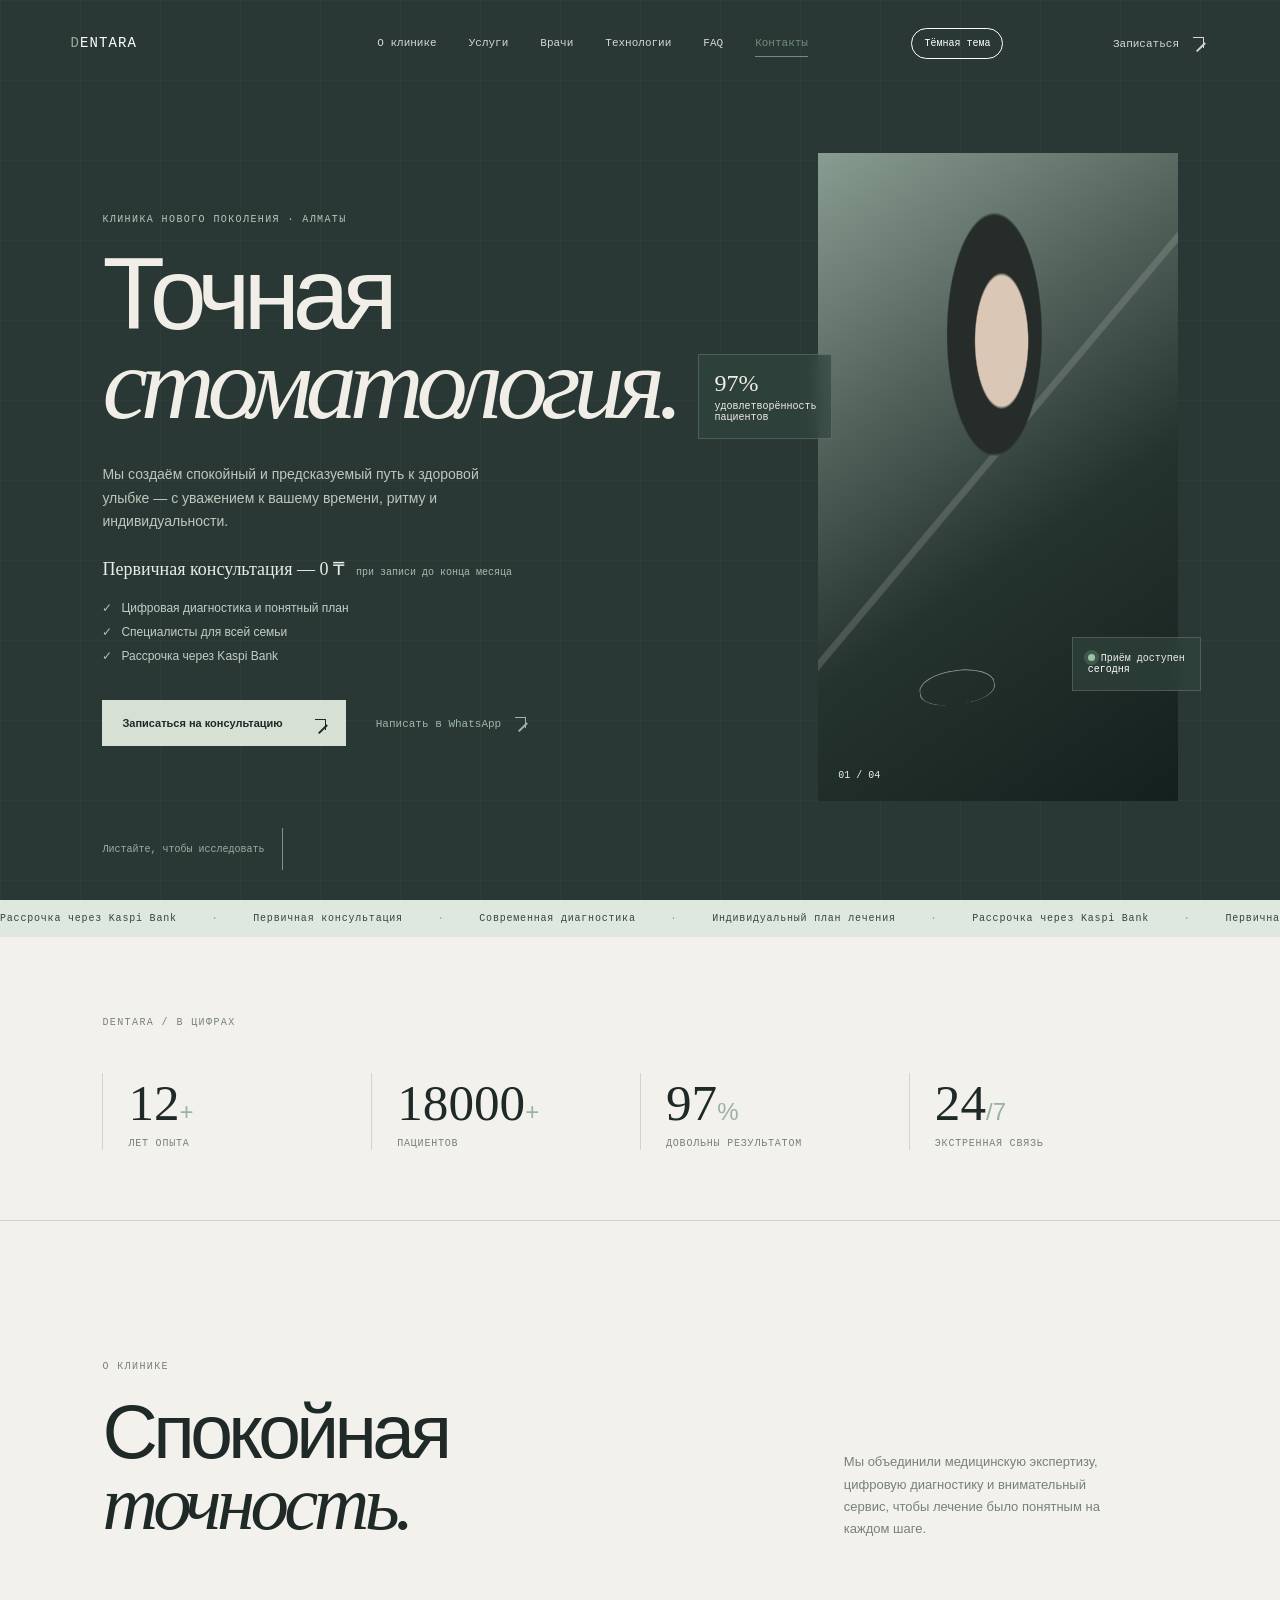
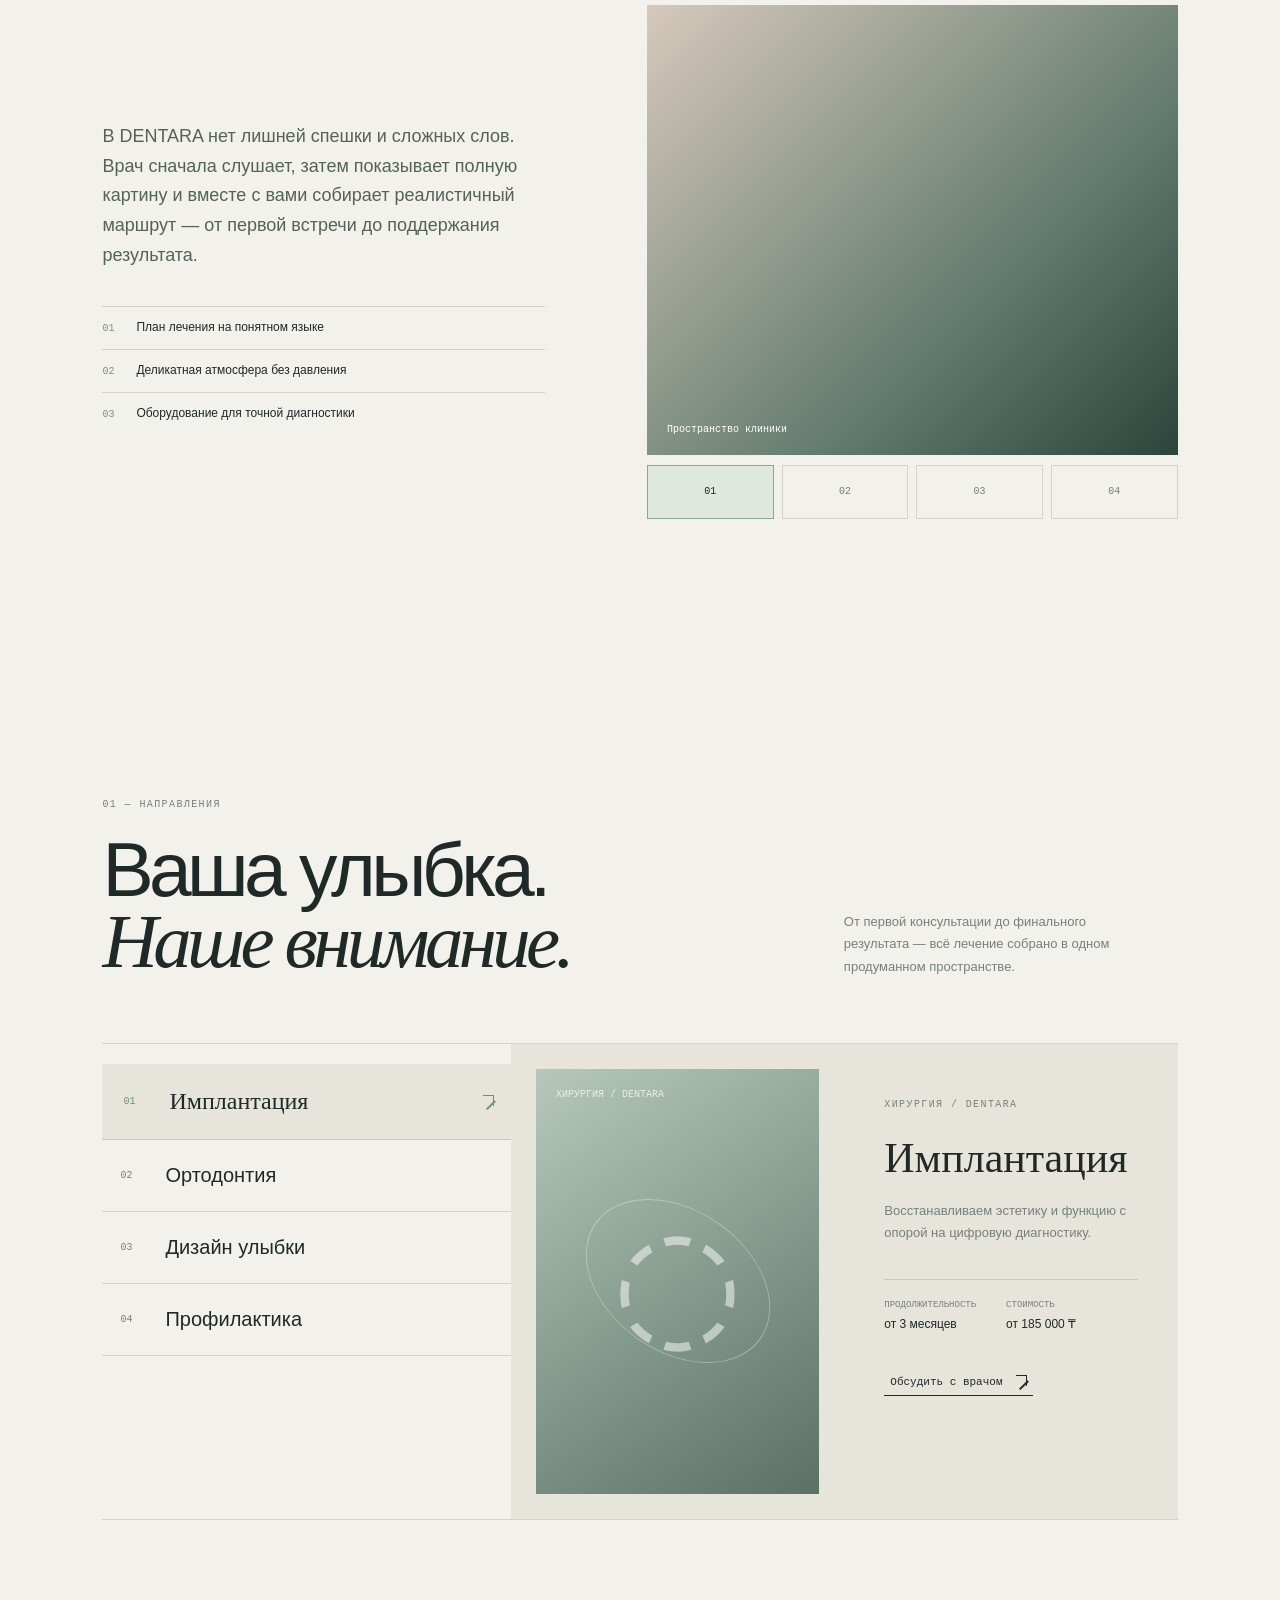
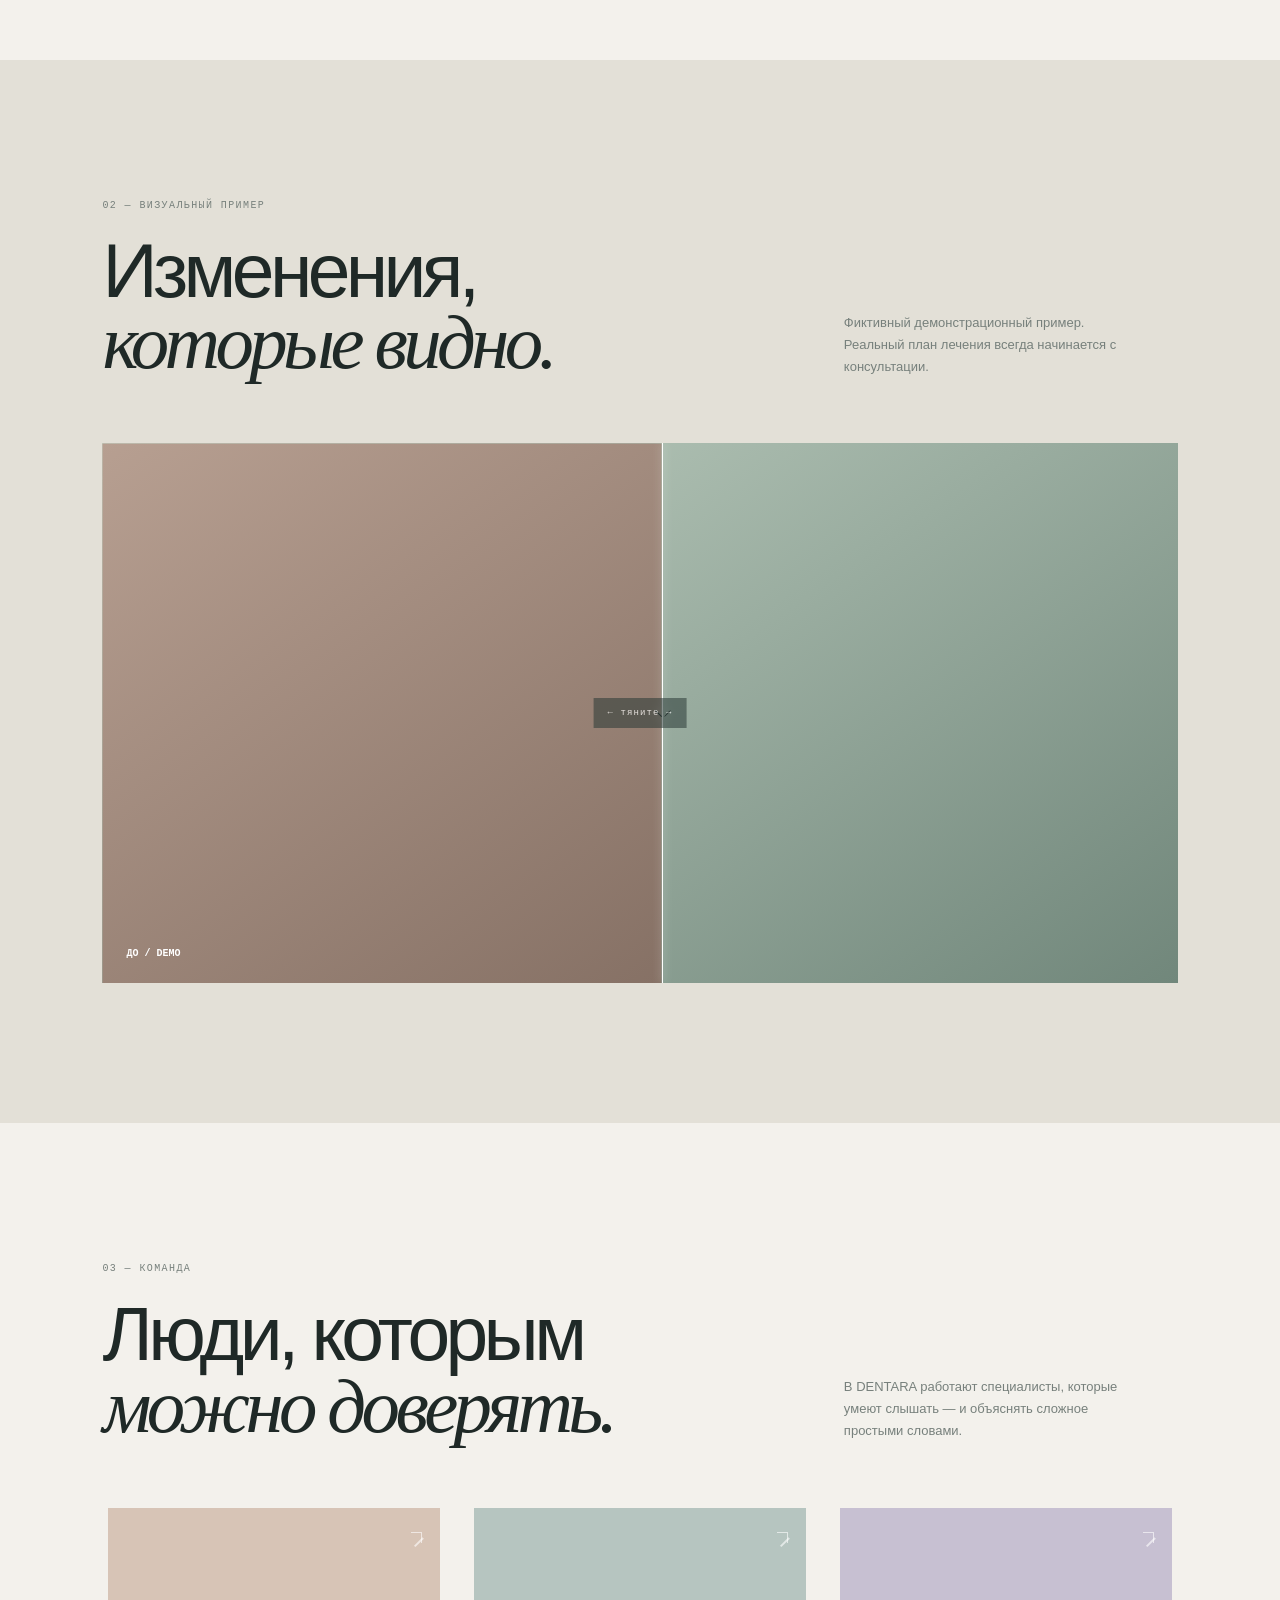
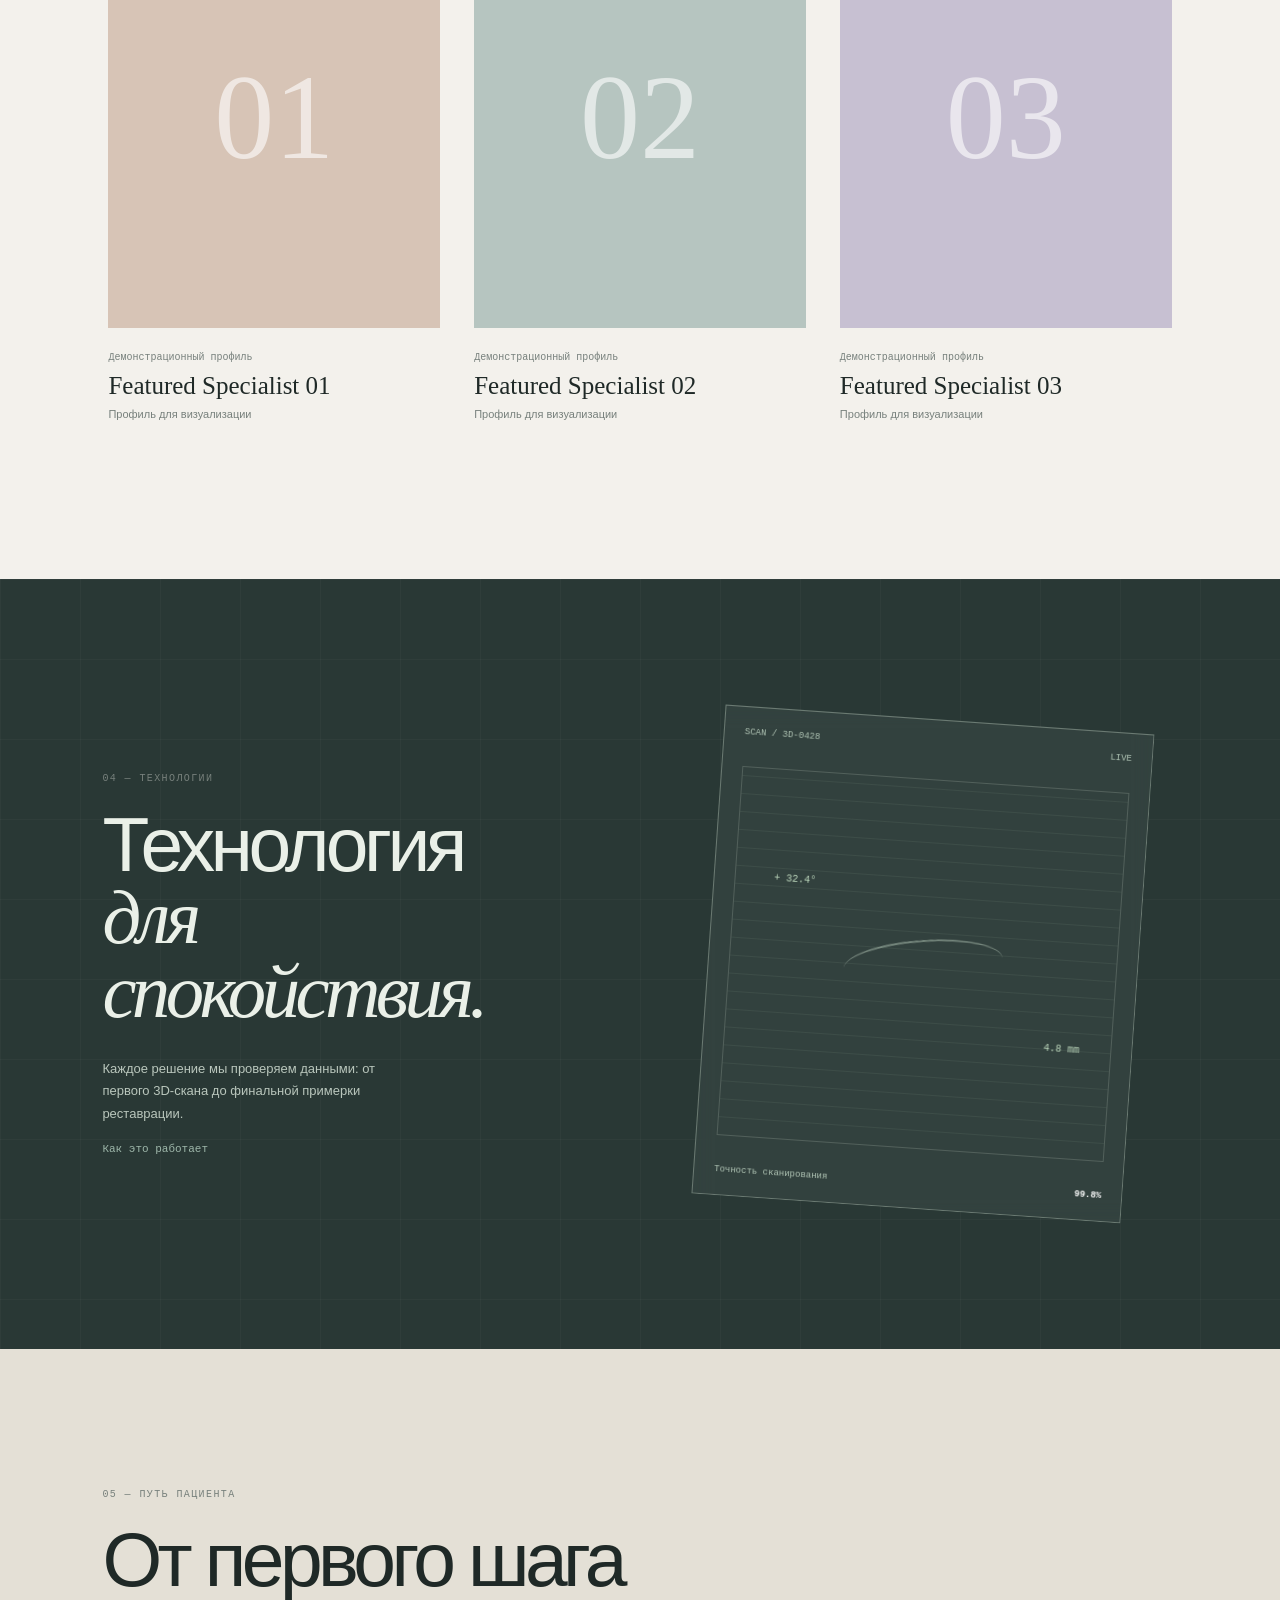
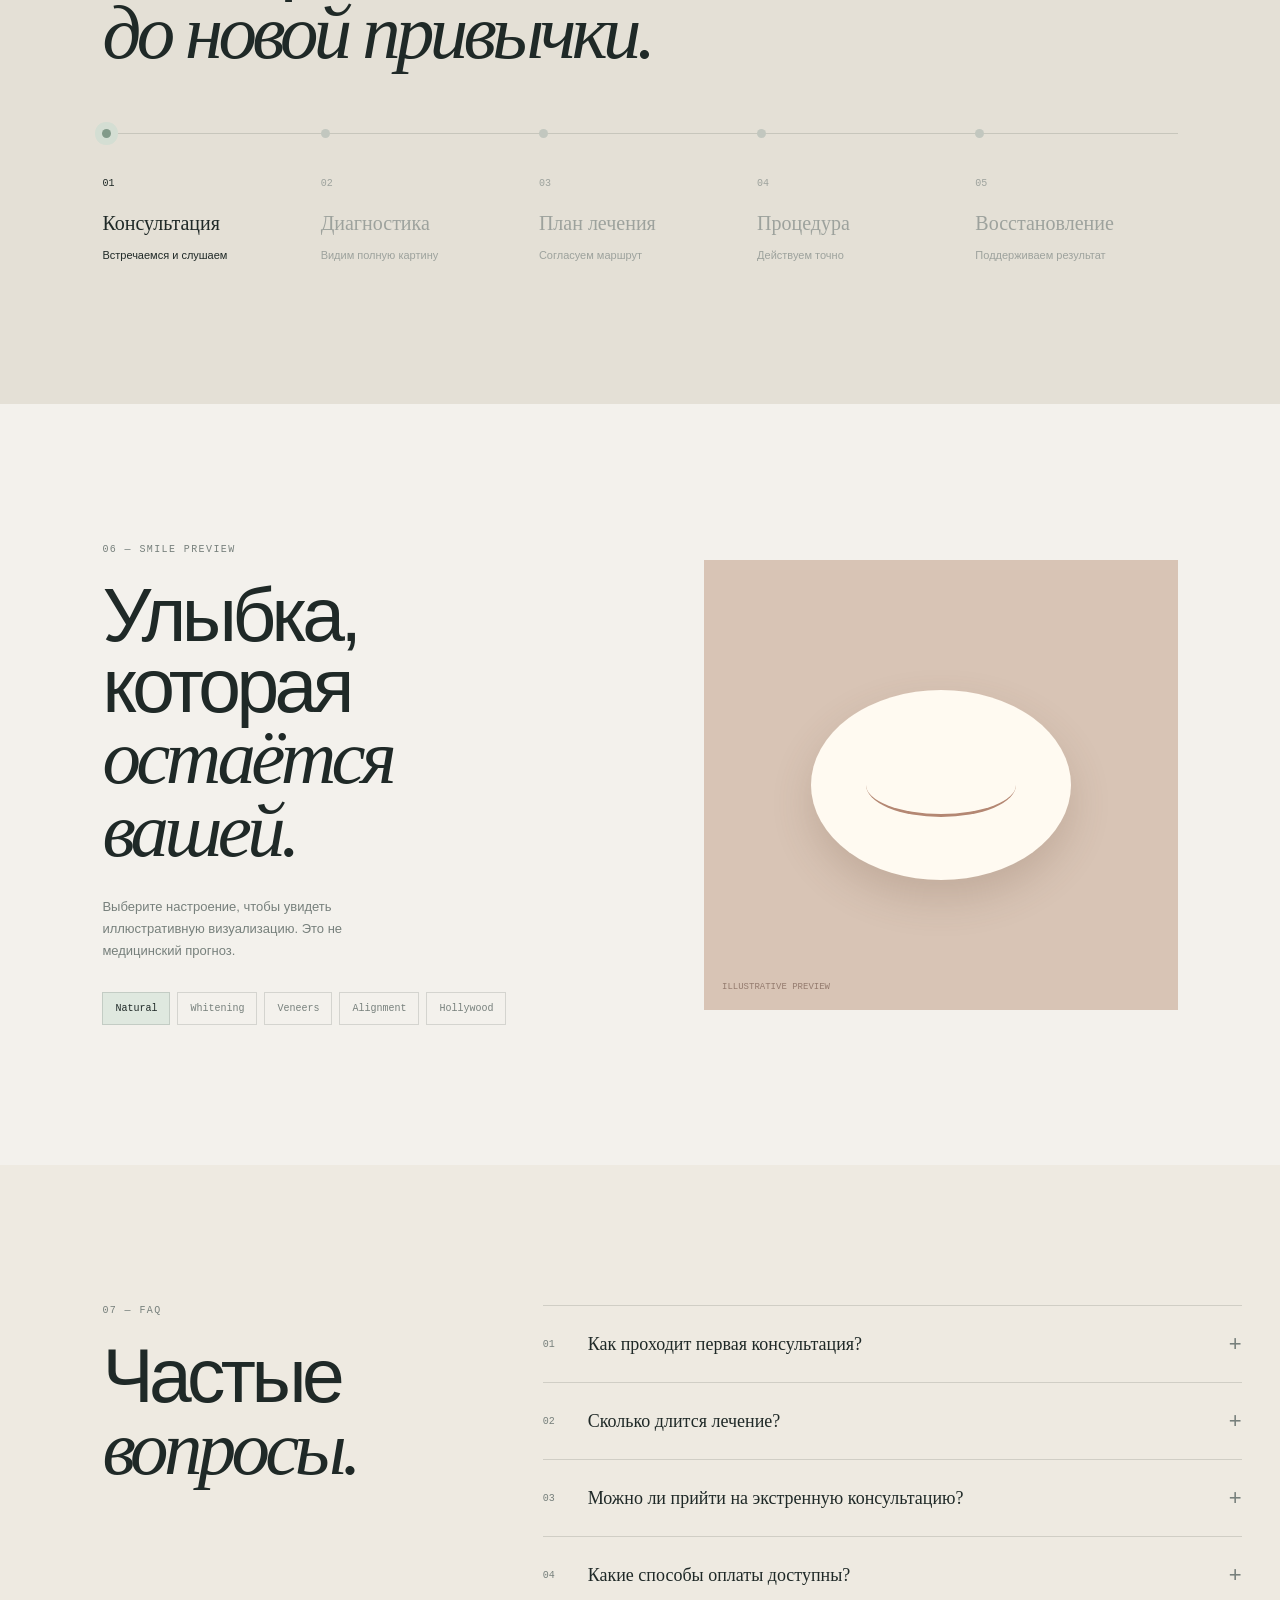
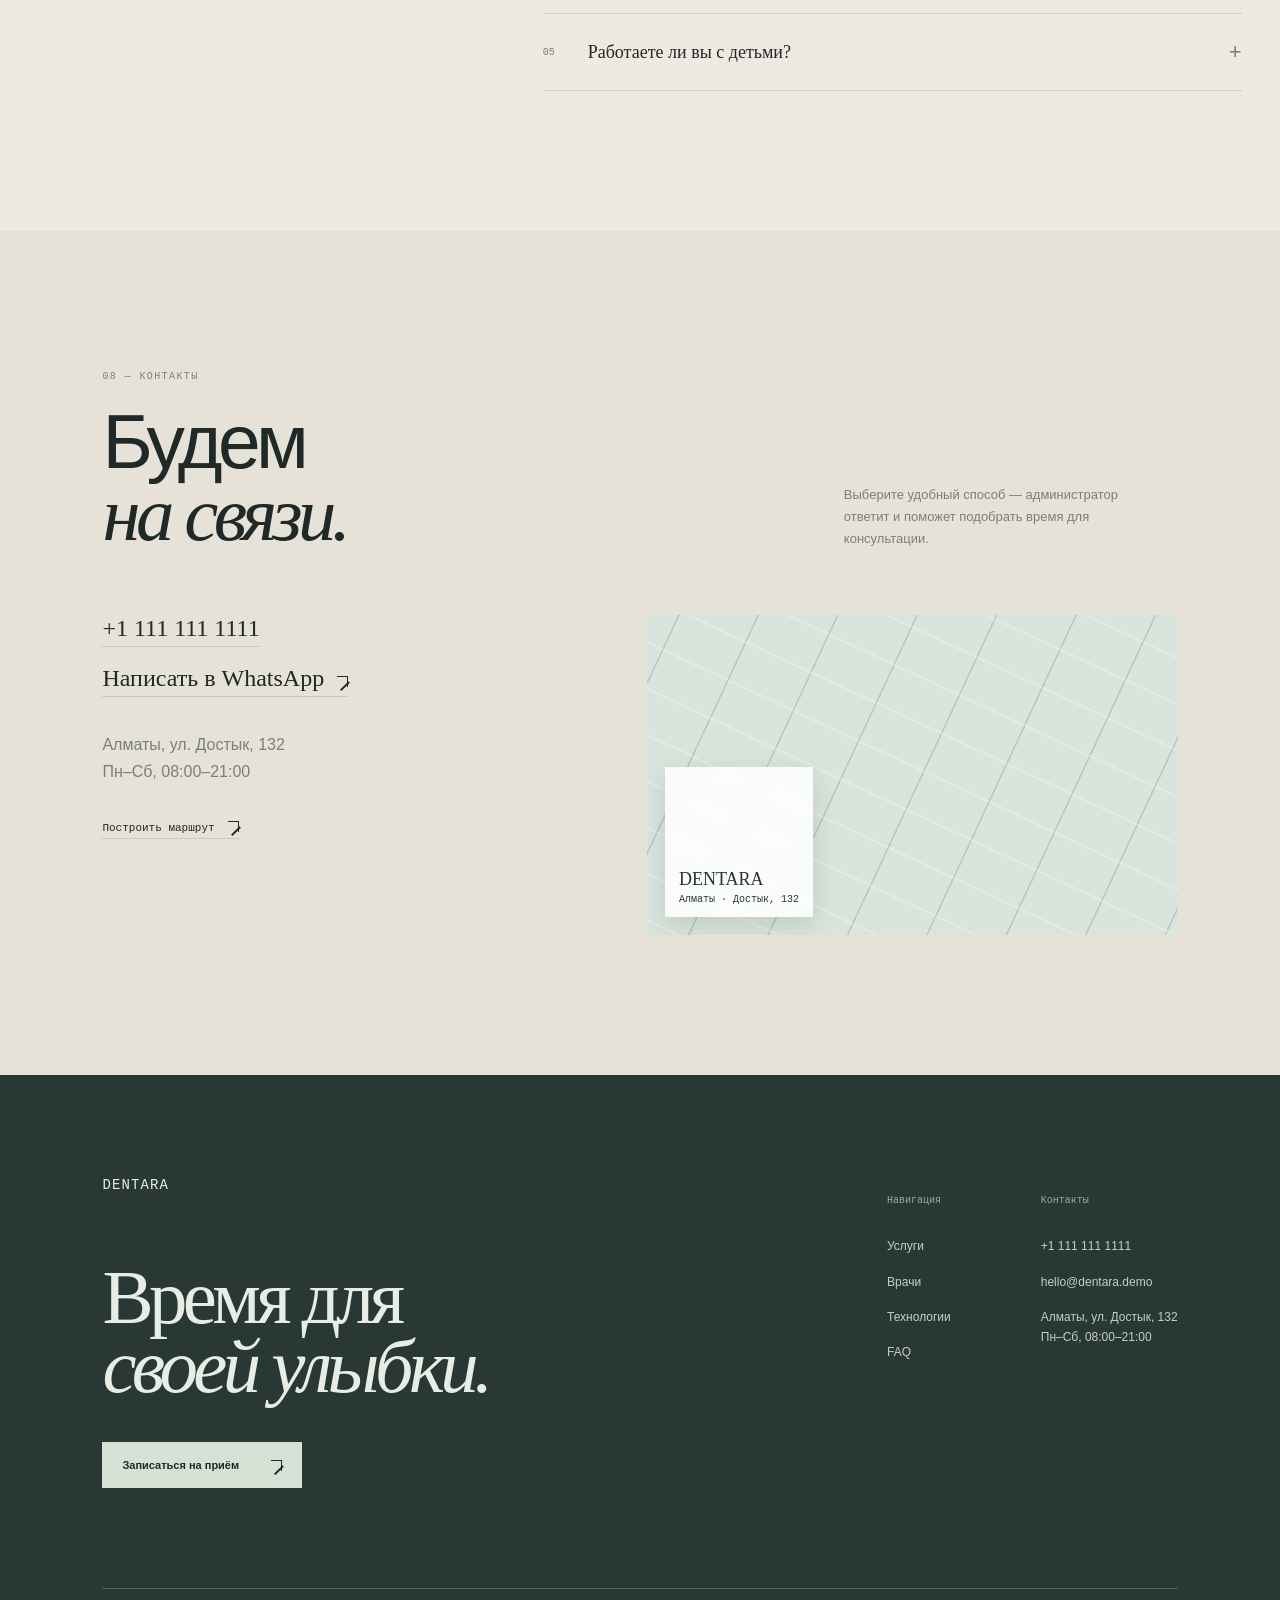
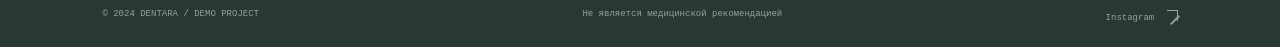
==== commit 48743555: "fix: restore map theme and mobile comparison controls" ====
--- a/index.html
+++ b/index.html
@@ -1,17 +1,21 @@
 <!doctype html><html lang="ru"><head><meta charset="UTF-8"><meta name="viewport" content="width=device-width,initial-scale=1"><meta name="description" content="DENTARA — точная стоматология, спроектированная вокруг вас."><title>DENTARA — Точная стоматология</title><link rel="stylesheet" href="styles.css?v=315ac8c"></head><body>
-<header class="nav"><a class="brand" href="#top">✦ DENTARA</a><nav><a href="#about">О клинике</a><a href="#services">Услуги</a><a href="#doctors">Врачи</a><a href="#technology">Технологии</a><a href="#faq">FAQ</a><a href="#contacts">Контакты</a></nav><button class="nav-cta" data-book>Записаться ↗</button><button class="hamb" aria-label="Открыть меню"><i></i><i></i></button></header>
-<aside class="mobile-menu"><div class="mobile-head"><span class="brand">✦ DENTARA</span><button class="close-menu">×</button></div><nav><a href="#about">О клинике <b>↗</b></a><a href="#services">Услуги <b>↗</b></a><a href="#doctors">Врачи <b>↗</b></a><a href="#technology">Технологии <b>↗</b></a><a href="#journey">Путь пациента <b>↗</b></a><a href="#faq">FAQ <b>↗</b></a><a href="#contacts">Контакты <b>↗</b></a></nav><button class="btn" data-book>Записаться на приём ↗</button></aside>
-<main id="top"><section class="hero"><div class="grid"></div><div class="hero-copy reveal"><p class="eyebrow">Клиника нового поколения <span>·</span> Алматы</p><h1>Точная<br><em>стоматология.</em></h1><p>Мы создаём спокойный и предсказуемый путь к здоровой улыбке — с уважением к вашему времени, ритму и индивидуальности.</p><div class="offer"><b>Первичная консультация — 0 ₸</b><span>при записи до конца месяца</span></div><ul class="hero-benefits"><li>Цифровая диагностика и понятный план</li><li>Специалисты для всей семьи</li><li>Рассрочка через Kaspi Bank</li></ul><div class="actions"><button class="btn" data-book>Записаться на консультацию ↗</button><a href="https://wa.me/111111111111" class="text-link">Написать в WhatsApp ↗</a></div></div><div class="hero-art"><div class="portrait"><span>◒</span><small>01 / 04</small></div><div class="float stat"><b>97%</b>удовлетворённость<br>пациентов</div><div class="float available">● &nbsp; Приём доступен<br><b>сегодня</b></div></div><div class="scroll">Листайте, чтобы исследовать <i></i></div></section><div class="marquee"><div>Рассрочка через Kaspi Bank <i>·</i> Первичная консультация <i>·</i> Современная диагностика <i>·</i> Индивидуальный план лечения <i>·</i> Рассрочка через Kaspi Bank <i>·</i> Первичная консультация <i>·</i></div></div>
+<header class="nav"><a class="brand" href="#top">DENTARA</a><nav><a href="#about">О клинике</a><a href="#services">Услуги</a><a href="#doctors">Врачи</a><a href="#technology">Технологии</a><a href="#faq">FAQ</a><a href="#contacts">Контакты</a></nav><button class="theme-toggle" type="button" data-theme-toggle aria-label="Переключить тему">Тёмная тема</button><button class="nav-cta" data-book>Записаться <span class="icon-arrow" aria-hidden="true"></span></button><button class="hamb" aria-label="Открыть меню"><i></i><i></i></button></header>
+<aside class="mobile-menu"><div class="mobile-head"><span class="brand">DENTARA</span><button class="close-menu">×</button></div><nav><a href="#about">О клинике <b><span class="icon-arrow" aria-hidden="true"></span></b></a><a href="#services">Услуги <b><span class="icon-arrow" aria-hidden="true"></span></b></a><a href="#doctors">Врачи <b><span class="icon-arrow" aria-hidden="true"></span></b></a><a href="#technology">Технологии <b><span class="icon-arrow" aria-hidden="true"></span></b></a><a href="#journey">Путь пациента <b><span class="icon-arrow" aria-hidden="true"></span></b></a><a href="#faq">FAQ <b><span class="icon-arrow" aria-hidden="true"></span></b></a><a href="#contacts">Контакты <b><span class="icon-arrow" aria-hidden="true"></span></b></a></nav><button class="btn" data-book>Записаться на приём <span class="icon-arrow" aria-hidden="true"></span></button></aside>
+<main id="top"><section class="hero"><div class="grid"></div><div class="hero-copy reveal"><p class="eyebrow">Клиника нового поколения <span>·</span> Алматы</p><h1>Точная<br><em>стоматология.</em></h1><p>Мы создаём спокойный и предсказуемый путь к здоровой улыбке — с уважением к вашему времени, ритму и индивидуальности.</p><div class="offer"><b>Первичная консультация — 0 ₸</b><span>при записи до конца месяца</span></div><ul class="hero-benefits"><li>Цифровая диагностика и понятный план</li><li>Специалисты для всей семьи</li><li>Рассрочка через Kaspi Bank</li></ul><div class="actions"><button class="btn" data-book>Записаться на консультацию <span class="icon-arrow" aria-hidden="true"></span></button><a href="https://wa.me/111111111111" class="text-link">Написать в WhatsApp <span class="icon-arrow" aria-hidden="true"></span></a></div></div><div class="hero-art"><div class="portrait"><span class="portrait-mark" aria-hidden="true"></span><small>01 / 04</small></div><div class="float stat"><b>97%</b>удовлетворённость<br>пациентов</div><div class="float available"><span class="status-dot" aria-hidden="true"></span> Приём доступен<br><b>сегодня</b></div></div><div class="scroll">Листайте, чтобы исследовать <i></i></div></section><div class="marquee"><div>Рассрочка через Kaspi Bank <i>·</i> Первичная консультация <i>·</i> Современная диагностика <i>·</i> Индивидуальный план лечения <i>·</i> Рассрочка через Kaspi Bank <i>·</i> Первичная консультация <i>·</i></div></div>
 <section class="metrics"><p class="label">DENTARA / В ЦИФРАХ</p><div class="metric-grid"> <div><b data-count="12">0<small>+</small></b><span>лет опыта</span></div><div><b data-count="18000">0<small>+</small></b><span>пациентов</span></div><div><b data-count="97">0<small>%</small></b><span>довольны результатом</span></div><div><b data-count="24">0<small>/7</small></b><span>экстренная связь</span></div></div></section>
-<section id="about" class="section about"><div class="section-head"><div><p class="eyebrow">О клинике</p><h2>Спокойная<br><em>точность.</em></h2></div><p>Мы объединили медицинскую экспертизу, цифровую диагностику и внимательный сервис, чтобы лечение было понятным на каждом шаге.</p></div><div class="about-grid"><div class="about-copy"><p>В DENTARA нет лишней спешки и сложных слов. Врач сначала слушает, затем показывает полную картину и вместе с вами собирает реалистичный маршрут — от первой встречи до поддержания результата.</p><div class="about-points"><span><b>01</b>План лечения на понятном языке</span><span><b>02</b>Деликатная атмосфера без давления</span><span><b>03</b>Оборудование для точной диагностики</span></div></div><div class="gallery"><div class="gallery-main" data-gallery-main><span>INTERIOR / DENTARA</span></div><div class="gallery-thumbs"><button class="active" data-gallery="0">01</button><button data-gallery="1">02</button><button data-gallery="2">03</button><button data-gallery="3">04</button></div></div></div></section>
-<section id="services" class="section"><div class="section-head"><div><p class="eyebrow">01 — Направления</p><h2>Ваша улыбка.<br><em>Наше внимание.</em></h2></div><p>От первой консультации до финального результата — всё лечение собрано в одном продуманном пространстве.</p></div><div class="services"><div class="service-list"></div><div class="service-detail"><div class="service-visual"><span>ХИРУРГИЯ / DENTARA</span><b>◌</b></div><div class="detail-copy"><p class="eyebrow">Хирургия / DENTARA</p><h3>Имплантация</h3><p>Восстанавливаем эстетику и функцию с опорой на цифровую диагностику.</p><div class="meta"><span><small>Продолжительность</small>от 3 месяцев</span><span><small>Стоимость</small>от 185 000 ₸</span></div><button class="arrow" data-book>Обсудить с врачом ↗</button></div></div></div></section>
-<section class="section case"><div class="section-head"><div><p class="eyebrow">02 — Визуальный пример</p><h2>Изменения,<br><em>которые видно.</em></h2></div><p>Фиктивный демонстрационный пример. Реальный план лечения всегда начинается с консультации.</p></div><div class="compare"><div class="after"><strong>ПОСЛЕ / DEMO</strong><span>◡</span></div><div class="before"><strong>ДО / DEMO</strong><span>⌣</span></div><input type="range" min="0" max="100" value="52"><i class="handle">↔</i></div></section>
+<section id="about" class="section about"><div class="section-head"><div><p class="eyebrow">О клинике</p><h2>Спокойная<br><em>точность.</em></h2></div><p>Мы объединили медицинскую экспертизу, цифровую диагностику и внимательный сервис, чтобы лечение было понятным на каждом шаге.</p></div><div class="about-grid"><div class="about-copy"><p>В DENTARA нет лишней спешки и сложных слов. Врач сначала слушает, затем показывает полную картину и вместе с вами собирает реалистичный маршрут — от первой встречи до поддержания результата.</p><div class="about-points"><span><b>01</b>План лечения на понятном языке</span><span><b>02</b>Деликатная атмосфера без давления</span><span><b>03</b>Оборудование для точной диагностики</span></div></div><div class="gallery"><div class="gallery-main" data-gallery-main><span>Пространство клиники</span></div><div class="gallery-thumbs"><button class="active" data-gallery="0">01</button><button data-gallery="1">02</button><button data-gallery="2">03</button><button data-gallery="3">04</button></div></div></div></section>
+<section id="services" class="section"><div class="section-head"><div><p class="eyebrow">01 — Направления</p><h2>Ваша улыбка.<br><em>Наше внимание.</em></h2></div><p>От первой консультации до финального результата — всё лечение собрано в одном продуманном пространстве.</p></div><div class="services"><div class="service-list"></div><div class="service-detail"><div class="service-visual"><span>ХИРУРГИЯ / DENTARA</span><b>◌</b></div><div class="detail-copy"><p class="eyebrow">Хирургия / DENTARA</p><h3>Имплантация</h3><p>Восстанавливаем эстетику и функцию с опорой на цифровую диагностику.</p><div class="meta"><span><small>Продолжительность</small>от 3 месяцев</span><span><small>Стоимость</small>от 185 000 ₸</span></div><button class="arrow" data-book>Обсудить с врачом <span class="icon-arrow" aria-hidden="true"></span></button></div></div></div></section>
+<section class="section case"><div class="section-head"><div><p class="eyebrow">02 — Визуальный пример</p><h2>Изменения,<br><em>которые видно.</em></h2></div><p>Фиктивный демонстрационный пример. Реальный план лечения всегда начинается с консультации.</p></div><div class="compare"><div class="after"><strong>ПОСЛЕ / DEMO</strong><span class="smile-mark" aria-hidden="true"></span></div><div class="before"><strong>ДО / DEMO</strong><span></span></div><input type="range" min="0" max="100" value="52"><i class="handle" aria-hidden="true"></i></div></section>
 <section id="doctors" class="section doctors"><div class="section-head"><div><p class="eyebrow">03 — Команда</p><h2>Люди, которым<br><em>можно доверять.</em></h2></div><p>В DENTARA работают специалисты, которые умеют слышать — и объяснять сложное простыми словами.</p></div><div class="doctor-grid"></div></section>
-<section id="technology" class="tech"><div class="grid"></div><div class="tech-copy"><p class="eyebrow">04 — Технологии</p><h2>Технология<br><em>для спокойствия.</em></h2><p>Каждое решение мы проверяем данными: от первого 3D-скана до финальной примерки реставрации.</p><a href="#journey" class="text-link">Как это работает ↘</a></div><div class="console"><div>SCAN / 3D-0428 <span>LIVE ●</span></div><div class="scan">⌒<i>+ 32.4°</i><b>◦ 4.8 mm</b></div><div>Точность сканирования <strong>99.8%</strong></div></div></section>
+<section id="technology" class="tech"><div class="grid"></div><div class="tech-copy"><p class="eyebrow">04 — Технологии</p><h2>Технология<br><em>для спокойствия.</em></h2><p>Каждое решение мы проверяем данными: от первого 3D-скана до финальной примерки реставрации.</p><a href="#journey" class="text-link">Как это работает </a></div><div class="console"><div>SCAN / 3D-0428 <span>LIVE</span></div><div class="scan"><span class="scan-mark" aria-hidden="true"></span><i>+ 32.4°</i><b>4.8 mm</b></div><div>Точность сканирования <strong>99.8%</strong></div></div></section>
 <section id="journey" class="section journey"><div class="section-head"><div><p class="eyebrow">05 — Путь пациента</p><h2>От первого шага<br><em>до новой привычки.</em></h2></div></div><div class="journey-grid"></div></section>
-<section class="section smile"><div><p class="eyebrow">06 — Smile preview</p><h2>Улыбка, которая<br><em>остаётся вашей.</em></h2><p>Выберите настроение, чтобы увидеть иллюстративную визуализацию. Это не медицинский прогноз.</p><div class="tabs"></div></div><div class="smile-preview"><span>◡</span><small>ILLUSTRATIVE PREVIEW</small></div></section>
-<section id="faq" class="section faq"><div><p class="eyebrow">07 — FAQ</p><h2>Частые<br><em>вопросы.</em></h2></div><div class="faq-list"></div></section><section id="contacts" class="section contacts"><div class="section-head"><div><p class="eyebrow">08 — Контакты</p><h2>Будем<br><em>на связи.</em></h2></div><p>Выберите удобный способ — администратор ответит и поможет подобрать время для консультации.</p></div><div class="contact-grid"><div class="contact-info"><a href="tel:+111111111111">+1 111 111 1111</a><a href="https://wa.me/111111111111">Написать в WhatsApp ↗</a><p>Алматы, ул. Достык, 132<br>Пн–Сб, 08:00–21:00</p><a class="route" href="https://www.google.com/maps/search/?api=1&query=Almaty+Dostyk+132" target="_blank">Построить маршрут ↗</a></div><div class="map-card"><span>43.2389° N / 76.8897° E</span><b>DENTARA</b><i>Ваш маршрут начинается здесь</i></div></div></section></main>
-<footer><div class="footer-top"><div><span class="brand">✦ DENTARA</span><h2>Время для<br><em>своей улыбки.</em></h2><button class="btn" data-book>Записаться на приём ↗</button></div><div class="footer-links"><div><small>Навигация</small><a href="#services">Услуги</a><a href="#doctors">Врачи</a><a href="#technology">Технологии</a><a href="#faq">FAQ</a></div><div><small>Контакты</small><a href="tel:+111111111111">+1 111 111 1111</a><a href="mailto:hello@dentara.demo">hello@dentara.demo</a><p>Алматы, ул. Достык, 132<br>Пн–Сб, 08:00–21:00</p></div></div></div><div class="footer-bottom">© 2024 DENTARA / DEMO PROJECT <span>Не является медицинской рекомендацией</span><span>Instagram ↗</span></div></footer>
-<div class="modal-layer" id="doctor-modal"><div class="modal doctor-modal"><button class="x">×</button><div class="modal-avatar"></div><p class="eyebrow"></p><h2></h2><p class="bio"></p><div class="facts"><span><small>Опыт</small></span><span><small>Языки</small>Русский · English</span></div><button class="btn" data-book>Записаться к врачу ↗</button></div></div>
+<section class="section smile"><div><p class="eyebrow">06 — Smile preview</p><h2>Улыбка, которая<br><em>остаётся вашей.</em></h2><p>Выберите настроение, чтобы увидеть иллюстративную визуализацию. Это не медицинский прогноз.</p><div class="tabs"></div></div><div class="smile-preview"><span class="smile-mark" aria-hidden="true"></span><small>ILLUSTRATIVE PREVIEW</small></div></section>
+<section id="faq" class="section faq"><div><p class="eyebrow">07 — FAQ</p><h2>Частые<br><em>вопросы.</em></h2></div><div class="faq-list"></div></section><section id="contacts" class="section contacts"><div class="section-head"><div><p class="eyebrow">08 — Контакты</p><h2>Будем<br><em>на связи.</em></h2></div><p>Выберите удобный способ — администратор ответит и поможет подобрать время для консультации.</p></div><div class="contact-grid"><div class="contact-info"><a href="tel:+111111111111">+1 111 111 1111</a><a href="https://wa.me/111111111111">Написать в WhatsApp <span class="icon-arrow" aria-hidden="true"></span></a><p>Алматы, ул. Достык, 132<br>Пн–Сб, 08:00–21:00</p><a class="route" href="https://www.google.com/maps/search/?api=1&query=Almaty+Dostyk+132" target="_blank">Построить маршрут <span class="icon-arrow" aria-hidden="true"></span></a></div><div class="map-card"><iframe title="Карта расположения DENTARA" loading="lazy" referrerpolicy="no-referrer-when-downgrade" src="https://www.google.com/maps?q=43.2389,76.8897&amp;z=16&amp;output=embed"></iframe><div class="map-overlay"><b>DENTARA</b><span>Алматы · Достык, 132</span></div></div></div></section></main>
+<footer><div class="footer-top"><div><span class="brand">DENTARA</span><h2>Время для<br><em>своей улыбки.</em></h2><button class="btn" data-book>Записаться на приём <span class="icon-arrow" aria-hidden="true"></span></button></div><div class="footer-links"><div><small>Навигация</small><a href="#services">Услуги</a><a href="#doctors">Врачи</a><a href="#technology">Технологии</a><a href="#faq">FAQ</a></div><div><small>Контакты</small><a href="tel:+111111111111">+1 111 111 1111</a><a href="mailto:hello@dentara.demo">hello@dentara.demo</a><p>Алматы, ул. Достык, 132<br>Пн–Сб, 08:00–21:00</p></div></div></div><div class="footer-bottom">© 2024 DENTARA / DEMO PROJECT <span>Не является медицинской рекомендацией</span><span>Instagram <span class="icon-arrow" aria-hidden="true"></span></span></div></footer>
+<div class="modal-layer" id="doctor-modal"><div class="modal doctor-modal"><button class="x">×</button><div class="modal-avatar"></div><p class="eyebrow"></p><h2></h2><p class="bio"></p><div class="facts"><span><small>Опыт</small></span><span><small>Языки</small>Русский · English</span></div><button class="btn" data-book>Записаться к врачу <span class="icon-arrow" aria-hidden="true"></span></button></div></div>
 <div class="modal-layer" id="booking-modal"><div class="modal booking"><button class="x">×</button><div class="booking-top"><span class="eyebrow">Запись на приём</span><b><em>01</em> / 03</b></div><div class="booking-body"></div><button class="back">← Назад</button></div></div><div class="toast"></div><script src="script.js?v=315ac8c"></script></body></html>
 
+
+
+
+
--- a/styles.css
+++ b/styles.css
@@ -2,12 +2,13 @@
 /* motion refinement */
 .reveal{opacity:0;transform:translateY(28px);transition:opacity .7s cubic-bezier(.22,1,.36,1) var(--delay,0ms),transform .7s cubic-bezier(.22,1,.36,1) var(--delay,0ms)}.reveal.seen{opacity:1;transform:none}.service-item{transition:background .45s, color .45s, transform .45s, padding .45s}.service-item:hover{transform:translateX(5px)}.service-item span,.service-item b,.service-item i{transition:transform .45s cubic-bezier(.22,1,.36,1),opacity .35s,filter .35s}.service-item.active span{transform:translateX(3px);color:#6f8f7d}.service-item.active b{transform:translateX(4px)}.service-detail{overflow:hidden}.service-detail.is-switching{animation:serviceShift .52s cubic-bezier(.22,1,.36,1)}.direction-prev{--shift:-18px}.direction-next{--shift:18px}@keyframes serviceShift{0%{opacity:.45;transform:translateX(var(--shift)) scale(.985);filter:blur(4px)}55%{opacity:.9;transform:translateX(calc(var(--shift)*-.25)) scale(1.005);filter:blur(0)}100%{opacity:1;transform:none}}.service-visual b{transition:transform .7s cubic-bezier(.22,1,.36,1),filter .7s}.service-detail.is-switching .service-visual b{transform:scale(1.12) rotate(8deg);filter:blur(2px)}.compare{isolation:isolate}.compare:after{content:'←  тяните  →';position:absolute;top:50%;left:50%;transform:translate(-50%,-50%);z-index:1;color:#fff;background:#293835b8;padding:10px 14px;font:9px var(--mono);letter-spacing:.12em;opacity:.75;pointer-events:none;transition:opacity .35s}.compare:has(input:active):after{opacity:0}.handle{transition:left .08s linear,filter .3s,transform .3s;filter:drop-shadow(0 0 calc(4px + 8px * var(--active,0)) #eef7ee)}.handle:after{transition:transform .3s,box-shadow .3s}.compare:has(input:active) .handle{transform:scaleY(1.025)}.compare:has(input:active) .handle:after{transform:scale(1.08);box-shadow:0 0 0 7px #eaf6eb44}.before strong,.after strong{transition:opacity .35s,transform .35s}.compare input:active~.handle~*{}.doctor-card{transition:transform .55s cubic-bezier(.22,1,.36,1),opacity .55s,filter .55s}.doctor-card.selected{transform:translateY(-8px);filter:saturate(1.08)}.doctor-card:not(.selected):has(~.selected),.doctor-card.selected~.doctor-card{opacity:.72}.doctor-avatar span{transition:transform .55s cubic-bezier(.22,1,.36,1),letter-spacing .55s,filter .55s}.doctor-card.selected .doctor-avatar span{transform:scale(1.12);letter-spacing:.04em}.doctor-info small,.doctor-info h3,.doctor-info p{transition:transform .45s cubic-bezier(.22,1,.36,1),opacity .45s}.doctor-card.selected .doctor-info small{transform:translateX(5px)}.doctor-card.selected .doctor-info h3{transform:translateX(8px)}.doctor-card.selected .doctor-info p{transform:translateX(11px)}.faq-item{transition:border-color .35s,background .35s}.faq-item.open{background:#e8e5dc;border-color:#9daf9f}.faq-q i{transition:transform .4s cubic-bezier(.22,1,.36,1),color .3s}.faq-item.open .faq-q i{transform:rotate(180deg);color:#6f8f7d}.faq-a{display:grid;grid-template-rows:0fr;opacity:0;transform:translateY(-8px);padding:0 50px 0 45px;transition:grid-template-rows .55s cubic-bezier(.22,1,.36,1),opacity .4s,transform .55s,padding .55s}.faq-a p{overflow:hidden;margin:0}.faq-item.open .faq-a{grid-template-rows:1fr;opacity:1;transform:none;padding-bottom:20px}.booking-body{overflow:hidden}.booking-body.step-enter{animation:stepIn .48s cubic-bezier(.22,1,.36,1)}@keyframes stepIn{from{opacity:0;transform:translateX(calc(var(--dir) * 28px));filter:blur(3px)}to{opacity:1;transform:none;filter:none}}.booking-body h2,.booking-body .choice-grid,.booking-body .field,.booking-body .confirm{animation:formRise .55s cubic-bezier(.22,1,.36,1) both}.booking-body .choice-grid{animation-delay:.1s}.booking-body .field:nth-of-type(2){animation-delay:.1s}@keyframes formRise{from{opacity:0;transform:translateY(14px)}to{opacity:1;transform:none}}.booking-top b{transition:transform .4s,color .4s}.modal-layer.open .modal{animation:modalIn .55s cubic-bezier(.22,1,.36,1)}@keyframes modalIn{from{opacity:0;transform:translateY(24px) scale(.98)}to{opacity:1;transform:none}}.smile-preview{background:var(--smile-bg,#d8c4b5);transition:background .6s cubic-bezier(.22,1,.36,1)}.smile-preview.smile-change span{animation:smilePop .6s cubic-bezier(.22,1,.36,1)}@keyframes smilePop{0%{opacity:.3;transform:scale(.85) translateY(10px)}100%{opacity:1;transform:none}}.btn,.arrow,.nav a,.text-link,.tabs button,.choice-grid button{transition:transform .3s cubic-bezier(.22,1,.36,1),background .3s,border-color .3s,color .3s}.btn:active,.choice-grid button:active,.tabs button:active{transform:scale(.97)}
 @media(prefers-reduced-motion:reduce){*,*:before,*:after{animation:none!important;transition:none!important;scroll-behavior:auto!important}.reveal{opacity:1!important;transform:none!important}.faq-a{display:block!important;opacity:1!important;transform:none!important;padding-bottom:20px!important}.compare:after{display:none!important}}
-.offer{display:flex;align-items:baseline;gap:12px;margin:24px 0 16px;color:#e6eee7}.offer b{font:18px var(--serif)}.offer span{font:10px var(--mono);color:#a9baad}.hero-benefits{list-style:none;padding:0;margin:0;color:#c1cec4;font-size:12px;line-height:2}.hero-benefits li:before{content:'✓';color:#a9c5ad;margin-right:9px}.marquee{overflow:hidden;background:#dfe8df;color:#33463d;padding:13px 0;font:10px var(--mono);letter-spacing:.08em;white-space:nowrap}.marquee div{display:inline-block;animation:marquee 28s linear infinite}.marquee i{font-style:normal;color:#8ba393;margin:0 28px}@keyframes marquee{to{transform:translateX(-50%)}}.about-grid{display:grid;grid-template-columns:1fr 1.2fr;gap:8vw;align-items:center}.about-copy>p{font-size:18px;line-height:1.65;max-width:480px;color:#53635a}.about-points{display:grid;gap:15px;margin-top:35px}.about-points span{border-top:1px solid var(--line);padding-top:13px;font-size:12px}.about-points b{font:10px var(--mono);color:#789184;margin-right:22px}.gallery-main{height:450px;background:linear-gradient(135deg,#d6c9bb,#667d71 62%,#2c443b);position:relative;display:flex;align-items:flex-end;padding:20px;color:#fff;font:10px var(--mono);transition:opacity .35s,transform .35s}.gallery-main:before{content:'◒';position:absolute;inset:0;display:grid;place-items:center;color:#ffffff33;font:210px var(--serif)}.gallery-main.is-changing{opacity:.45;transform:scale(.985)}.gallery-thumbs{display:flex;gap:8px;margin-top:10px}.gallery-thumbs button{height:54px;flex:1;border:1px solid var(--line);font:10px var(--mono);color:var(--muted);transition:.25s}.gallery-thumbs button.active,.gallery-thumbs button:hover{background:#dfe8df;color:var(--ink);border-color:#8da594}.contacts{background:#e6e2d8}.contact-grid{display:grid;grid-template-columns:1fr 1.2fr;gap:8vw}.contact-info{display:flex;flex-direction:column;align-items:flex-start;gap:18px}.contact-info>a{font:24px var(--serif);border-bottom:1px solid var(--line);padding-bottom:4px}.contact-info p{color:var(--muted);line-height:1.7}.contact-info .route{font:11px var(--mono)}.map-card{min-height:300px;background:linear-gradient(135deg,#c8d6ca,#90a99b);position:relative;overflow:hidden;padding:20px;color:#30473c}.map-card:before{content:'';position:absolute;inset:-30%;background:repeating-linear-gradient(35deg,transparent 0 40px,#ffffff55 41px 42px),repeating-linear-gradient(125deg,transparent 0 70px,#668a7650 71px 72px);transform:rotate(-10deg)}.map-card>*{position:relative}.map-card span{font:10px var(--mono)}.map-card b{display:block;font:50px var(--serif);margin-top:90px}.map-card i{font-size:12px;color:#536a5b}@media(max-width:800px){.offer{display:block}.offer span{display:block;margin-top:5px}.about-grid,.contact-grid{display:block}.gallery{margin-top:45px}.gallery-main{height:320px}.contact-info{margin-bottom:35px}.map-card{min-height:250px}.marquee div{animation-duration:20s}}@media(prefers-reduced-motion:reduce){.marquee div{animation:none!important}}
+.offer{display:flex;align-items:baseline;gap:12px;margin:24px 0 16px;color:#e6eee7}.offer b{font:18px var(--serif)}.offer span{font:10px var(--mono);color:#a9baad}.hero-benefits{list-style:none;padding:0;margin:0;color:#c1cec4;font-size:12px;line-height:2}.hero-benefits li:before{content:'✓';color:#a9c5ad;margin-right:9px}.marquee{overflow:hidden;background:#dfe8df;color:#33463d;padding:13px 0;font:10px var(--mono);letter-spacing:.08em;white-space:nowrap}.marquee div{display:inline-block;animation:marquee 28s linear infinite}.marquee i{font-style:normal;color:#8ba393;margin:0 28px}@keyframes marquee{to{transform:translateX(-50%)}}.about-grid{display:grid;grid-template-columns:1fr 1.2fr;gap:8vw;align-items:center}.about-copy>p{font-size:18px;line-height:1.65;max-width:480px;color:#53635a}.about-points{display:grid;gap:15px;margin-top:35px}.about-points span{border-top:1px solid var(--line);padding-top:13px;font-size:12px}.about-points b{font:10px var(--mono);color:#789184;margin-right:22px}.gallery-main{height:450px;background:linear-gradient(135deg,#d6c9bb,#667d71 62%,#2c443b);position:relative;display:flex;align-items:flex-end;padding:20px;color:#fff;font:10px var(--mono);transition:opacity .35s,transform .35s}.gallery-main:before{content:'';position:absolute;inset:0;display:grid;place-items:center;color:#ffffff33;font:210px var(--serif)}.gallery-main.is-changing{opacity:.45;transform:scale(.985)}.gallery-thumbs{display:flex;gap:8px;margin-top:10px}.gallery-thumbs button{height:54px;flex:1;border:1px solid var(--line);font:10px var(--mono);color:var(--muted);transition:.25s}.gallery-thumbs button.active,.gallery-thumbs button:hover{background:#dfe8df;color:var(--ink);border-color:#8da594}.contacts{background:#e6e2d8}.contact-grid{display:grid;grid-template-columns:1fr 1.2fr;gap:8vw}.contact-info{display:flex;flex-direction:column;align-items:flex-start;gap:18px}.contact-info>a{font:24px var(--serif);border-bottom:1px solid var(--line);padding-bottom:4px}.contact-info p{color:var(--muted);line-height:1.7}.contact-info .route{font:11px var(--mono)}.map-card{min-height:300px;background:linear-gradient(135deg,#c8d6ca,#90a99b);position:relative;overflow:hidden;padding:20px;color:#30473c}.map-card:before{content:'';position:absolute;inset:-30%;background:repeating-linear-gradient(35deg,transparent 0 40px,#ffffff55 41px 42px),repeating-linear-gradient(125deg,transparent 0 70px,#668a7650 71px 72px);transform:rotate(-10deg)}.map-card>*{position:relative}.map-card span{font:10px var(--mono)}.map-card b{display:block;font:50px var(--serif);margin-top:90px}.map-card i{font-size:12px;color:#536a5b}@media(max-width:800px){.offer{display:block}.offer span{display:block;margin-top:5px}.about-grid,.contact-grid{display:block}.gallery{margin-top:45px}.gallery-main{height:320px}.contact-info{margin-bottom:35px}.map-card{min-height:250px}.marquee div{animation-duration:20s}}@media(prefers-reduced-motion:reduce){.marquee div{animation:none!important}}
 
 
 /* Accessible light/dark theme, clickable navigation, and focused controls. */
 :root{--theme-bg:#f3f1ec;--theme-surface:#fffdf8;--theme-text:#1f2927;--theme-muted:#66736c;--theme-line:#1f292740;--theme-accent:#6f8f7d}
 [data-theme=dark]{--theme-bg:#171c1a;--theme-surface:#222a26;--theme-text:#eef4ee;--theme-muted:#b5c3b9;--theme-line:#d9eadb35;--theme-accent:#a6c9ad;--paper:var(--theme-bg);--ink:var(--theme-text);--muted:var(--theme-muted);--line:var(--theme-line);--dark:#101815}
+.map-card{padding:0;min-height:320px;background:#d9e5dc;isolation:isolate}.map-card iframe{display:block;width:100%;height:100%;min-height:320px;border:0}.map-overlay{position:absolute;left:18px;bottom:18px;display:grid;gap:4px;padding:12px 14px;background:#ffffffdf;color:#24362d;box-shadow:0 8px 24px #17251c22;backdrop-filter:blur(8px)}.map-overlay b{font:18px var(--serif)}.map-overlay span{font:10px var(--mono)}[data-theme=dark] .map-overlay{background:#18221edb;color:#eef4ee}.icon-arrow{display:inline-block;width:11px;height:11px;margin-left:7px;border-top:1.5px solid currentColor;border-right:1.5px solid currentColor;transform:translateY(1px);position:relative}.icon-arrow:after{content:'';position:absolute;width:12px;height:1.5px;background:currentColor;right:-2px;top:4px;transform:rotate(-45deg);transform-origin:right center}.portrait-mark{display:block;width:76px;height:34px;border:1px solid #ffffff75;border-radius:50% 50% 42% 42%;border-bottom:0;transform:rotate(-8deg)}.smile-mark{display:block;width:150px;height:64px;border-bottom:3px solid currentColor;border-radius:0 0 80% 80%}.scan-mark{display:inline-block;width:160px;height:48px;border-top:2px solid currentColor;border-radius:50%;transform:rotate(-8deg)}.status-dot{display:inline-block;width:7px;height:7px;border-radius:50%;background:#9ac5a4;box-shadow:0 0 0 4px #9ac5a433}
 html,body{background:var(--theme-bg);color:var(--theme-text);transition:background .35s,color .35s}body,[data-theme=dark] .section,[data-theme=dark] .metrics,[data-theme=dark] .case,[data-theme=dark] .journey,[data-theme=dark] .faq,[data-theme=dark] .contacts{background-color:var(--theme-bg)}
 .nav a,.nav-cta,.theme-toggle{cursor:pointer}.nav nav a{position:relative;transition:color .25s,opacity .25s}.nav nav a:after{content:'';position:absolute;left:0;right:100%;bottom:-8px;height:1px;background:currentColor;transition:right .3s}.nav nav a:hover:after,.nav nav a.active:after{right:0}.nav nav a:hover,.nav nav a.active{opacity:1;color:var(--theme-accent)}.nav:focus-within,.nav a:focus-visible,.nav button:focus-visible,.mobile-menu a:focus-visible,.btn:focus-visible,.faq-q:focus-visible,.service-item:focus-visible,.doctor-card:focus-visible,.tabs button:focus-visible{outline:2px solid var(--theme-accent);outline-offset:4px}.theme-toggle{border:1px solid currentColor;border-radius:999px;padding:9px 12px;color:inherit;font:10px var(--mono);background:transparent;transition:background .25s,color .25s,transform .25s}.theme-toggle:hover{background:#ffffff20;transform:translateY(-1px)}[data-theme=dark] .nav.scrolled{background:#171c1aec;color:var(--theme-text)}[data-theme=dark] .nav{color:var(--theme-text)}[data-theme=dark] .service-item.active,[data-theme=dark] .service-detail{background:#2b3831}[data-theme=dark] .case,[data-theme=dark] .journey,[data-theme=dark] .faq,[data-theme=dark] .contacts{background:#202923}[data-theme=dark] .about-points span,[data-theme=dark] .meta,[data-theme=dark] .faq-item{border-color:var(--theme-line)}[data-theme=dark] .map-card{background:linear-gradient(135deg,#344c40,#16251e);color:#e5f0e7}[data-theme=dark] .gallery-thumbs button,[data-theme=dark] .tabs button{color:var(--theme-muted);border-color:var(--theme-line)}[data-theme=dark] .tabs button.active,[data-theme=dark] .gallery-thumbs button.active{background:#405748;color:#eef4ee}[data-theme=dark] .modal{background:#202923;color:var(--theme-text)}[data-theme=dark] .modal input{color:var(--theme-text);border-color:var(--theme-line)}.nav-cta{transition:transform .25s,opacity .25s}.nav-cta:hover{transform:translateY(-2px);opacity:1}
 @media(prefers-reduced-motion:reduce){html,body{transition:none}.nav nav a:after{transition:none}.theme-toggle{transition:none}}
@@ -21,3 +22,6 @@
 +@media(max-width:390px){.hero{padding-inline:20px}.section,.tech,.metrics{padding-left:20px;padding-right:20px}.hero h1{font-size:clamp(45px,14vw,58px)}.hero-art{height:245px}.float.stat{left:-5px}.float.available{right:-5px}.service-item b{font-size:16px}.detail-copy h3{font-size:34px}.footer-bottom{font-size:8px}}
 +@media(prefers-reduced-motion:reduce){.marquee div{animation:none!important}}
 +
+
+.gallery-main:before{content:'';position:absolute;inset:22% 28%;border:1px solid #ffffff35;border-radius:50%;transform:rotate(-18deg)}.handle{font-size:0}.handle:before,.handle:after{content:'';position:absolute;top:50%;width:9px;height:1px;background:currentColor}.handle:before{right:50%;transform:rotate(45deg)}.handle:after{left:50%;transform:rotate(-45deg)}
+
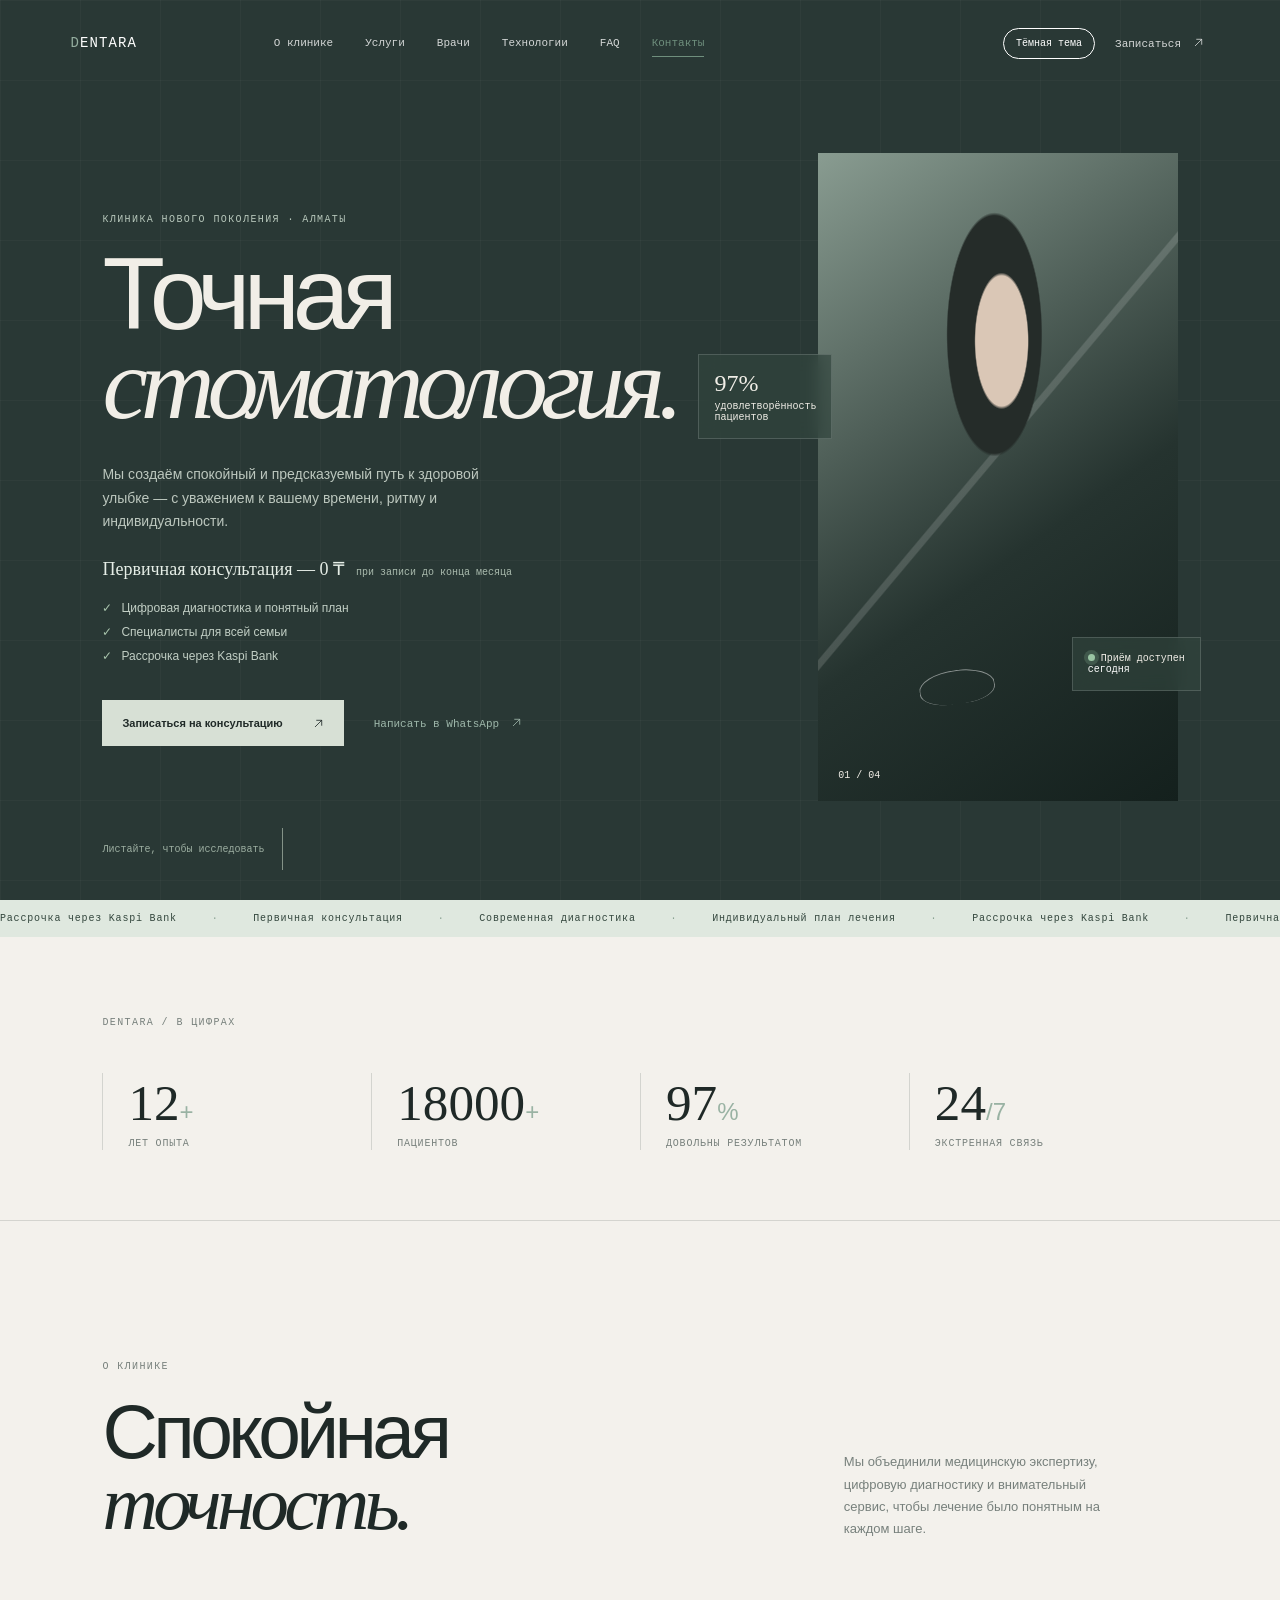
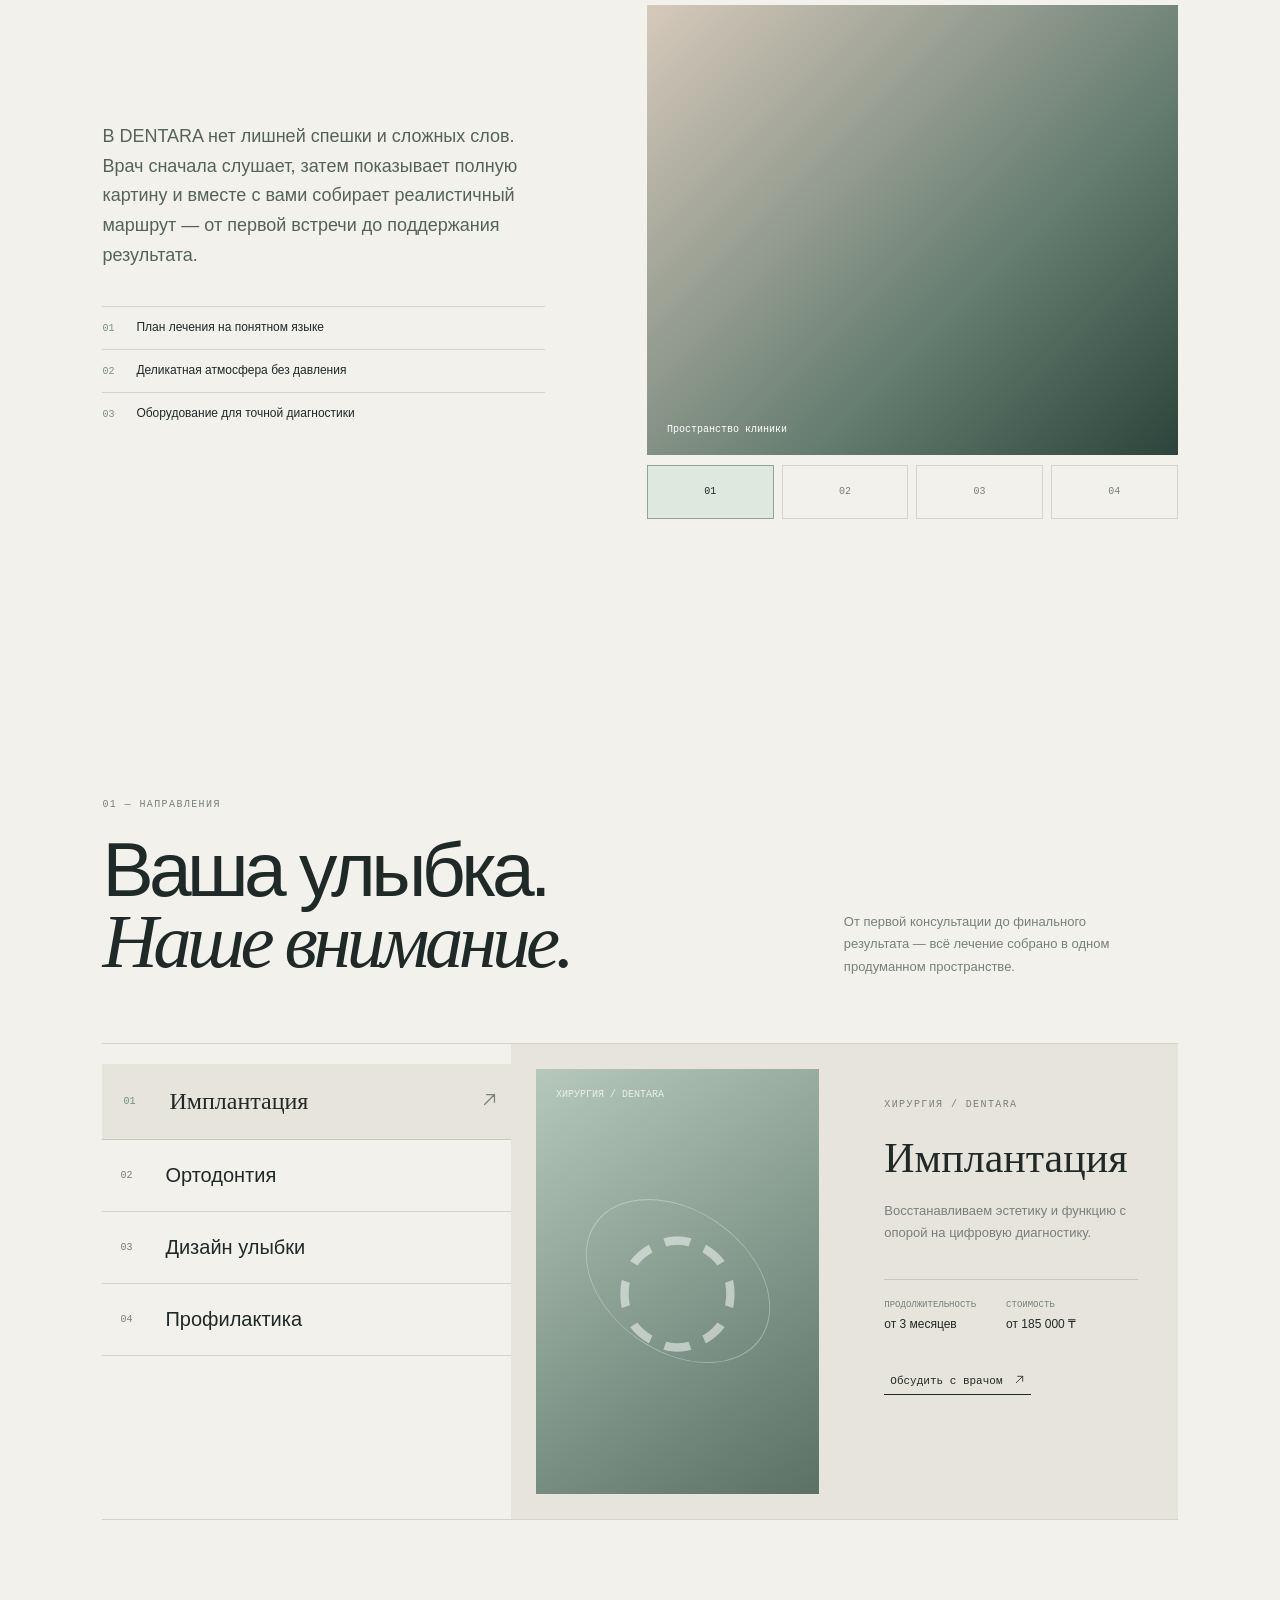
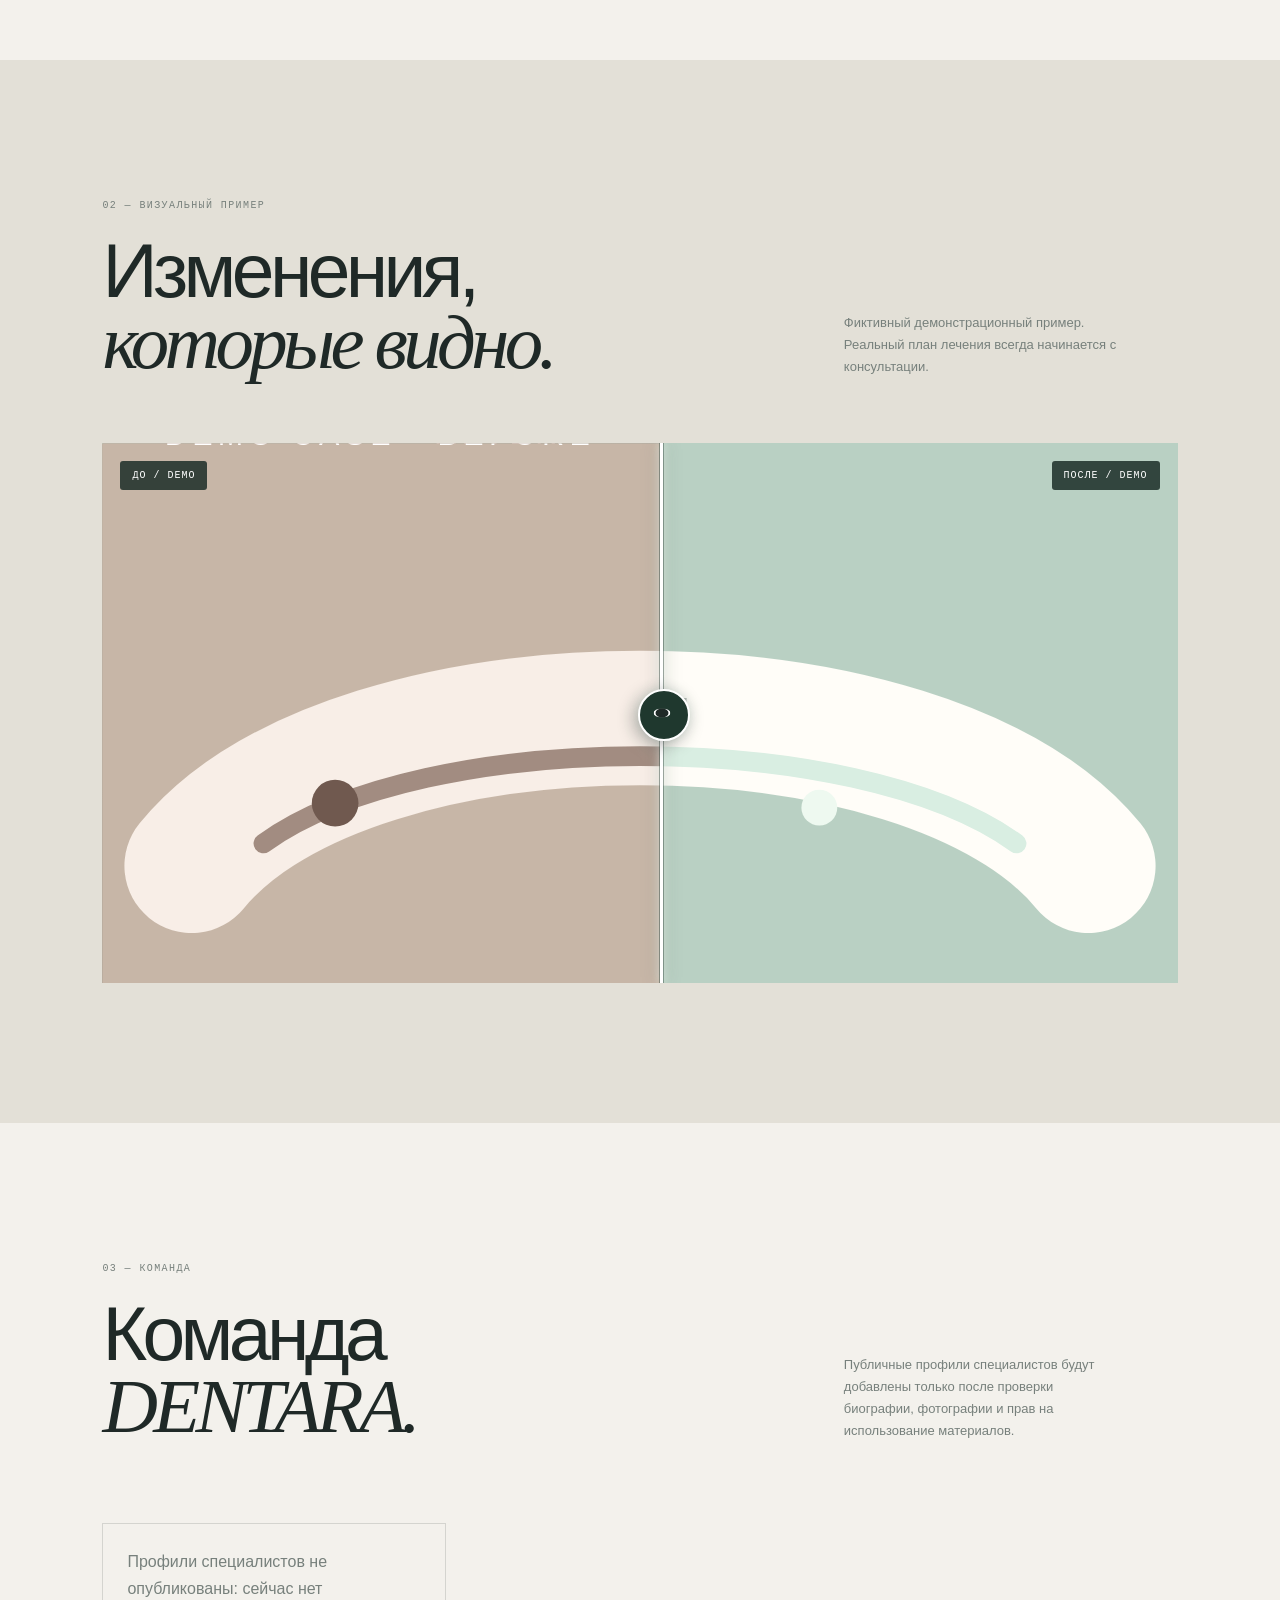
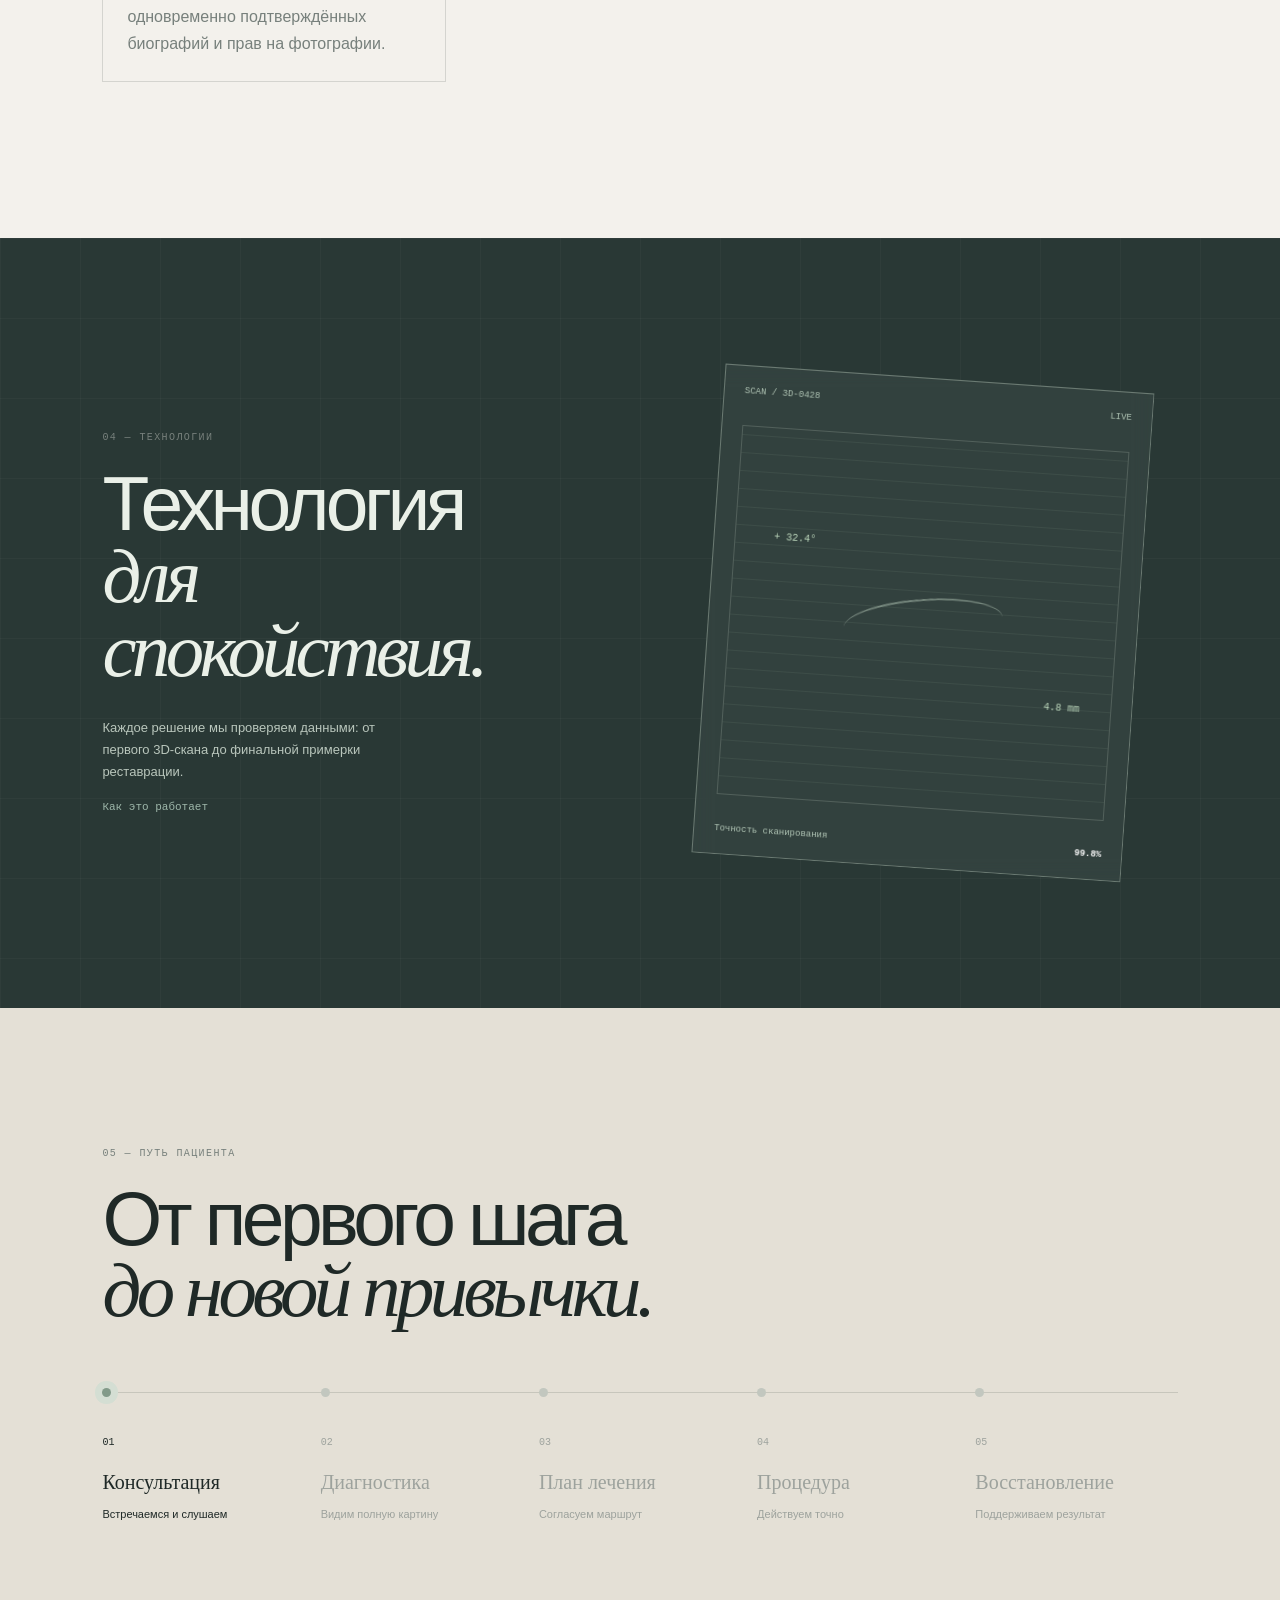
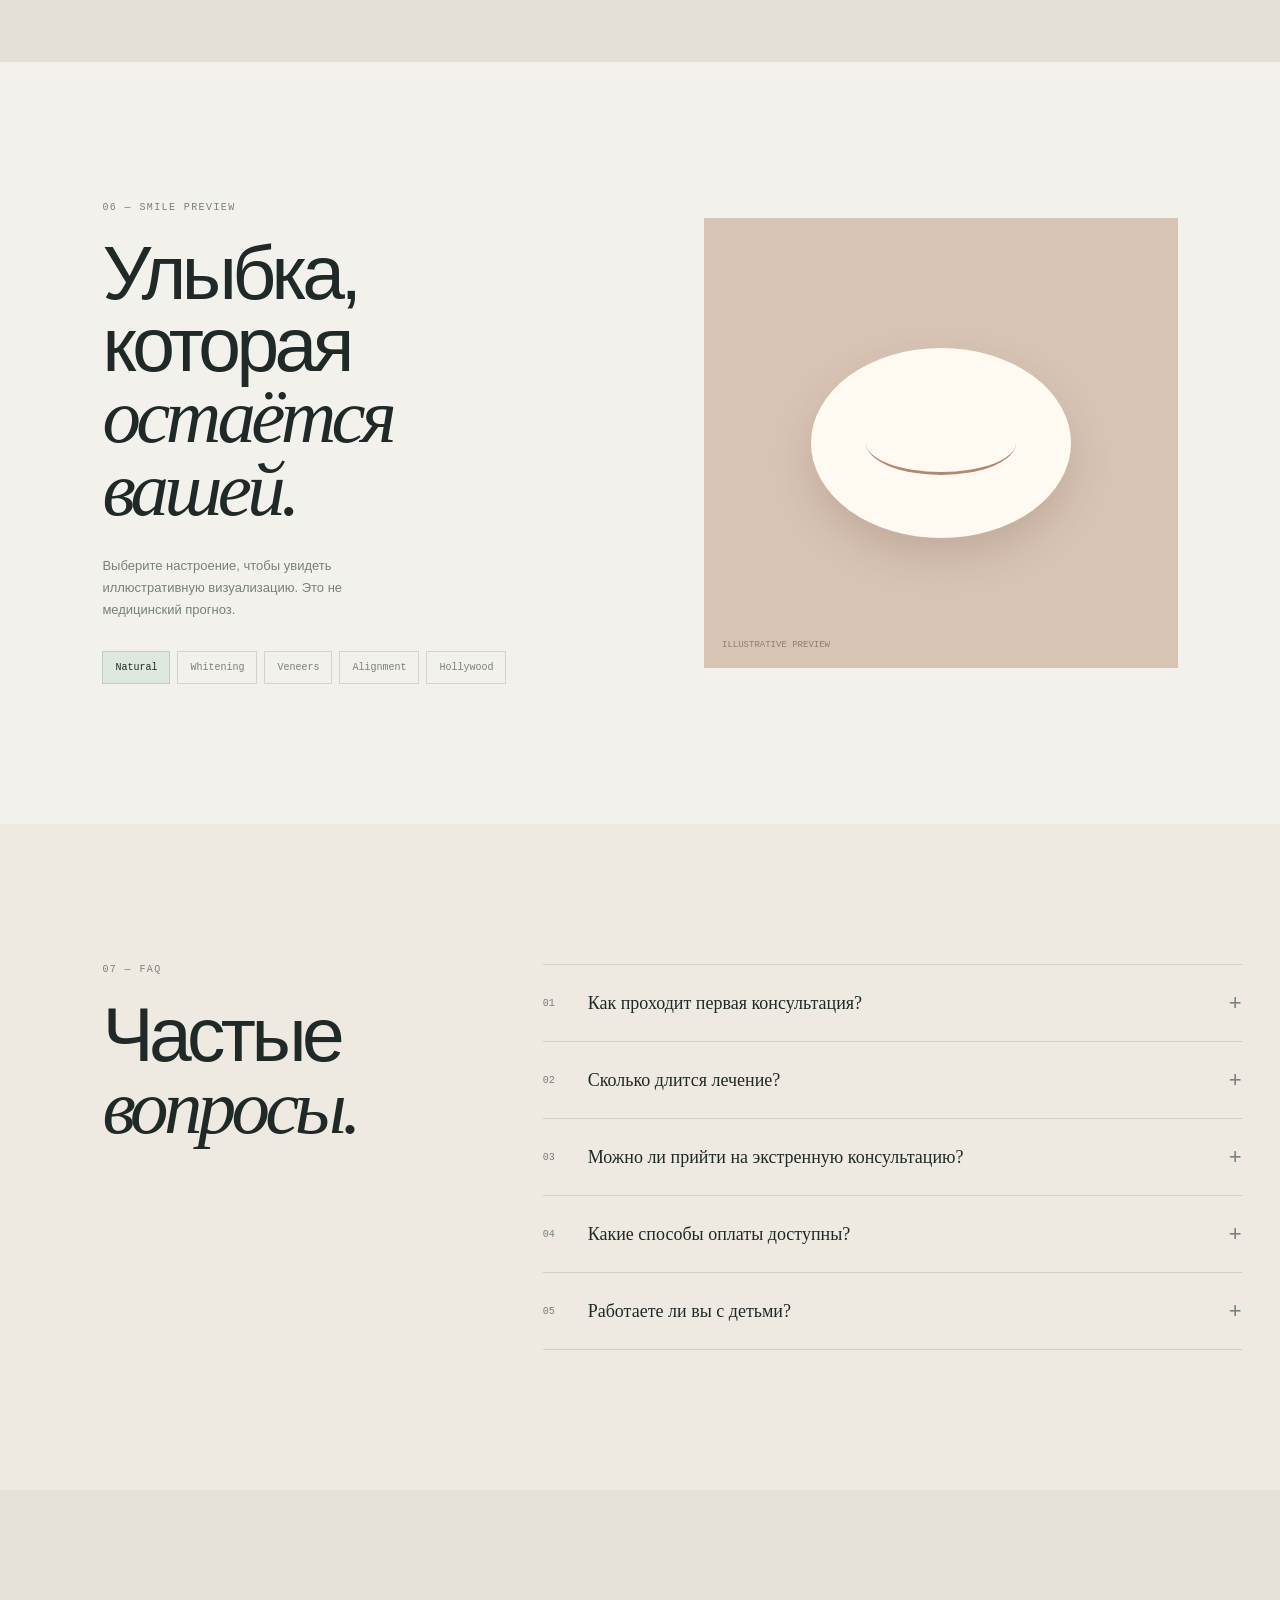
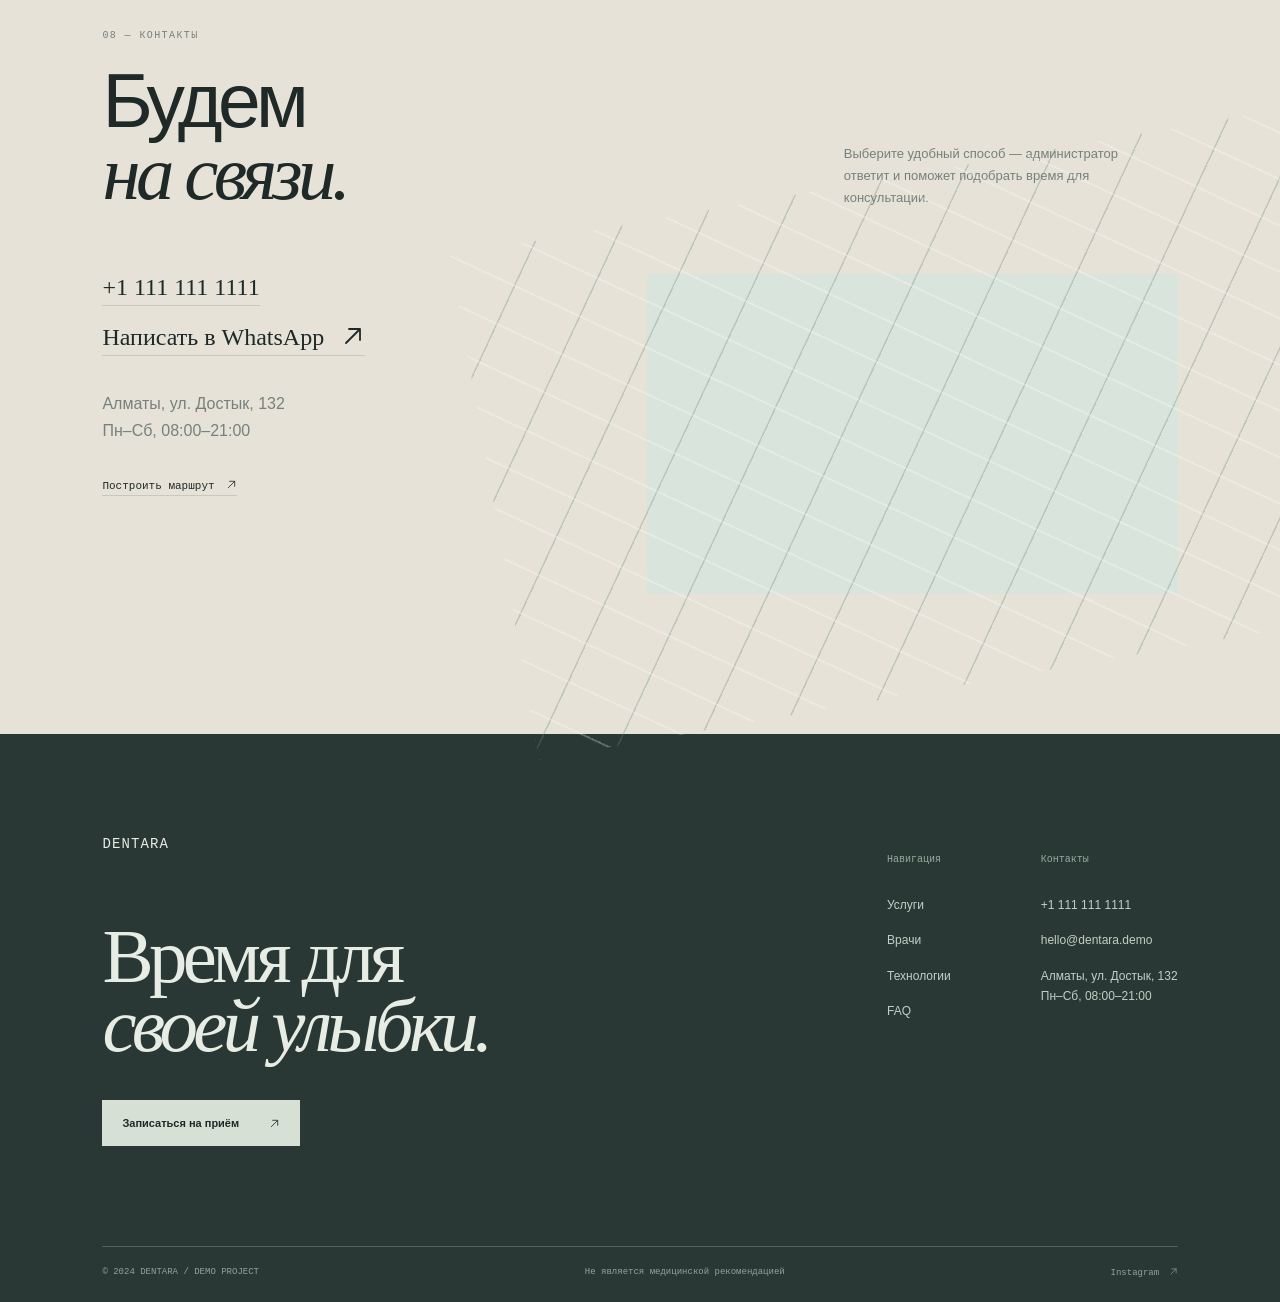
==== commit 06f3dd4d: "fix: resolve Dentara interaction and visual bugs" ====
--- a/index.html
+++ b/index.html
@@ -1,21 +1,23 @@
 <!doctype html><html lang="ru"><head><meta charset="UTF-8"><meta name="viewport" content="width=device-width,initial-scale=1"><meta name="description" content="DENTARA — точная стоматология, спроектированная вокруг вас."><title>DENTARA — Точная стоматология</title><link rel="stylesheet" href="styles.css?v=315ac8c"></head><body>
-<header class="nav"><a class="brand" href="#top">DENTARA</a><nav><a href="#about">О клинике</a><a href="#services">Услуги</a><a href="#doctors">Врачи</a><a href="#technology">Технологии</a><a href="#faq">FAQ</a><a href="#contacts">Контакты</a></nav><button class="theme-toggle" type="button" data-theme-toggle aria-label="Переключить тему">Тёмная тема</button><button class="nav-cta" data-book>Записаться <span class="icon-arrow" aria-hidden="true"></span></button><button class="hamb" aria-label="Открыть меню"><i></i><i></i></button></header>
-<aside class="mobile-menu"><div class="mobile-head"><span class="brand">DENTARA</span><button class="close-menu">×</button></div><nav><a href="#about">О клинике <b><span class="icon-arrow" aria-hidden="true"></span></b></a><a href="#services">Услуги <b><span class="icon-arrow" aria-hidden="true"></span></b></a><a href="#doctors">Врачи <b><span class="icon-arrow" aria-hidden="true"></span></b></a><a href="#technology">Технологии <b><span class="icon-arrow" aria-hidden="true"></span></b></a><a href="#journey">Путь пациента <b><span class="icon-arrow" aria-hidden="true"></span></b></a><a href="#faq">FAQ <b><span class="icon-arrow" aria-hidden="true"></span></b></a><a href="#contacts">Контакты <b><span class="icon-arrow" aria-hidden="true"></span></b></a></nav><button class="btn" data-book>Записаться на приём <span class="icon-arrow" aria-hidden="true"></span></button></aside>
-<main id="top"><section class="hero"><div class="grid"></div><div class="hero-copy reveal"><p class="eyebrow">Клиника нового поколения <span>·</span> Алматы</p><h1>Точная<br><em>стоматология.</em></h1><p>Мы создаём спокойный и предсказуемый путь к здоровой улыбке — с уважением к вашему времени, ритму и индивидуальности.</p><div class="offer"><b>Первичная консультация — 0 ₸</b><span>при записи до конца месяца</span></div><ul class="hero-benefits"><li>Цифровая диагностика и понятный план</li><li>Специалисты для всей семьи</li><li>Рассрочка через Kaspi Bank</li></ul><div class="actions"><button class="btn" data-book>Записаться на консультацию <span class="icon-arrow" aria-hidden="true"></span></button><a href="https://wa.me/111111111111" class="text-link">Написать в WhatsApp <span class="icon-arrow" aria-hidden="true"></span></a></div></div><div class="hero-art"><div class="portrait"><span class="portrait-mark" aria-hidden="true"></span><small>01 / 04</small></div><div class="float stat"><b>97%</b>удовлетворённость<br>пациентов</div><div class="float available"><span class="status-dot" aria-hidden="true"></span> Приём доступен<br><b>сегодня</b></div></div><div class="scroll">Листайте, чтобы исследовать <i></i></div></section><div class="marquee"><div>Рассрочка через Kaspi Bank <i>·</i> Первичная консультация <i>·</i> Современная диагностика <i>·</i> Индивидуальный план лечения <i>·</i> Рассрочка через Kaspi Bank <i>·</i> Первичная консультация <i>·</i></div></div>
+<header class="nav"><a class="brand" href="#top">DENTARA</a><nav><a href="#about">О клинике</a><a href="#services">Услуги</a><a href="#doctors">Врачи</a><a href="#technology">Технологии</a><a href="#faq">FAQ</a><a href="#contacts">Контакты</a></nav><button class="theme-toggle" type="button" data-theme-toggle aria-label="Переключить тему">Тёмная тема</button><button class="nav-cta" data-book>Записаться <svg class="icon-arrow" aria-hidden="true" viewBox="0 0 24 24" focusable="false"><path d="M5 19 19 5M8 5h11v11"/></svg></button><button class="hamb" aria-label="Открыть меню"><i></i><i></i></button></header>
+<aside class="mobile-menu"><div class="mobile-head"><span class="brand">DENTARA</span><button class="close-menu">×</button></div><nav><a href="#about">О клинике <b><svg class="icon-arrow" aria-hidden="true" viewBox="0 0 24 24" focusable="false"><path d="M5 19 19 5M8 5h11v11"/></svg></b></a><a href="#services">Услуги <b><svg class="icon-arrow" aria-hidden="true" viewBox="0 0 24 24" focusable="false"><path d="M5 19 19 5M8 5h11v11"/></svg></b></a><a href="#doctors">Врачи <b><svg class="icon-arrow" aria-hidden="true" viewBox="0 0 24 24" focusable="false"><path d="M5 19 19 5M8 5h11v11"/></svg></b></a><a href="#technology">Технологии <b><svg class="icon-arrow" aria-hidden="true" viewBox="0 0 24 24" focusable="false"><path d="M5 19 19 5M8 5h11v11"/></svg></b></a><a href="#journey">Путь пациента <b><svg class="icon-arrow" aria-hidden="true" viewBox="0 0 24 24" focusable="false"><path d="M5 19 19 5M8 5h11v11"/></svg></b></a><a href="#faq">FAQ <b><svg class="icon-arrow" aria-hidden="true" viewBox="0 0 24 24" focusable="false"><path d="M5 19 19 5M8 5h11v11"/></svg></b></a><a href="#contacts">Контакты <b><svg class="icon-arrow" aria-hidden="true" viewBox="0 0 24 24" focusable="false"><path d="M5 19 19 5M8 5h11v11"/></svg></b></a></nav><button class="btn" data-book>Записаться на приём <svg class="icon-arrow" aria-hidden="true" viewBox="0 0 24 24" focusable="false"><path d="M5 19 19 5M8 5h11v11"/></svg></button></aside>
+<main id="top"><section class="hero"><div class="grid"></div><div class="hero-copy reveal"><p class="eyebrow">Клиника нового поколения <span>·</span> Алматы</p><h1>Точная<br><em>стоматология.</em></h1><p>Мы создаём спокойный и предсказуемый путь к здоровой улыбке — с уважением к вашему времени, ритму и индивидуальности.</p><div class="offer"><b>Первичная консультация — 0 ₸</b><span>при записи до конца месяца</span></div><ul class="hero-benefits"><li>Цифровая диагностика и понятный план</li><li>Специалисты для всей семьи</li><li>Рассрочка через Kaspi Bank</li></ul><div class="actions"><button class="btn" data-book>Записаться на консультацию <svg class="icon-arrow" aria-hidden="true" viewBox="0 0 24 24" focusable="false"><path d="M5 19 19 5M8 5h11v11"/></svg></button><a href="https://wa.me/111111111111" class="text-link">Написать в WhatsApp <svg class="icon-arrow" aria-hidden="true" viewBox="0 0 24 24" focusable="false"><path d="M5 19 19 5M8 5h11v11"/></svg></a></div></div><div class="hero-art"><div class="portrait"><span class="portrait-mark" aria-hidden="true"></span><small>01 / 04</small></div><div class="float stat"><b>97%</b>удовлетворённость<br>пациентов</div><div class="float available"><span class="status-dot" aria-hidden="true"></span> Приём доступен<br><b>сегодня</b></div></div><div class="scroll">Листайте, чтобы исследовать <i></i></div></section><div class="marquee"><div>Рассрочка через Kaspi Bank <i>·</i> Первичная консультация <i>·</i> Современная диагностика <i>·</i> Индивидуальный план лечения <i>·</i> Рассрочка через Kaspi Bank <i>·</i> Первичная консультация <i>·</i></div></div>
 <section class="metrics"><p class="label">DENTARA / В ЦИФРАХ</p><div class="metric-grid"> <div><b data-count="12">0<small>+</small></b><span>лет опыта</span></div><div><b data-count="18000">0<small>+</small></b><span>пациентов</span></div><div><b data-count="97">0<small>%</small></b><span>довольны результатом</span></div><div><b data-count="24">0<small>/7</small></b><span>экстренная связь</span></div></div></section>
 <section id="about" class="section about"><div class="section-head"><div><p class="eyebrow">О клинике</p><h2>Спокойная<br><em>точность.</em></h2></div><p>Мы объединили медицинскую экспертизу, цифровую диагностику и внимательный сервис, чтобы лечение было понятным на каждом шаге.</p></div><div class="about-grid"><div class="about-copy"><p>В DENTARA нет лишней спешки и сложных слов. Врач сначала слушает, затем показывает полную картину и вместе с вами собирает реалистичный маршрут — от первой встречи до поддержания результата.</p><div class="about-points"><span><b>01</b>План лечения на понятном языке</span><span><b>02</b>Деликатная атмосфера без давления</span><span><b>03</b>Оборудование для точной диагностики</span></div></div><div class="gallery"><div class="gallery-main" data-gallery-main><span>Пространство клиники</span></div><div class="gallery-thumbs"><button class="active" data-gallery="0">01</button><button data-gallery="1">02</button><button data-gallery="2">03</button><button data-gallery="3">04</button></div></div></div></section>
-<section id="services" class="section"><div class="section-head"><div><p class="eyebrow">01 — Направления</p><h2>Ваша улыбка.<br><em>Наше внимание.</em></h2></div><p>От первой консультации до финального результата — всё лечение собрано в одном продуманном пространстве.</p></div><div class="services"><div class="service-list"></div><div class="service-detail"><div class="service-visual"><span>ХИРУРГИЯ / DENTARA</span><b>◌</b></div><div class="detail-copy"><p class="eyebrow">Хирургия / DENTARA</p><h3>Имплантация</h3><p>Восстанавливаем эстетику и функцию с опорой на цифровую диагностику.</p><div class="meta"><span><small>Продолжительность</small>от 3 месяцев</span><span><small>Стоимость</small>от 185 000 ₸</span></div><button class="arrow" data-book>Обсудить с врачом <span class="icon-arrow" aria-hidden="true"></span></button></div></div></div></section>
-<section class="section case"><div class="section-head"><div><p class="eyebrow">02 — Визуальный пример</p><h2>Изменения,<br><em>которые видно.</em></h2></div><p>Фиктивный демонстрационный пример. Реальный план лечения всегда начинается с консультации.</p></div><div class="compare"><div class="after"><strong>ПОСЛЕ / DEMO</strong><span class="smile-mark" aria-hidden="true"></span></div><div class="before"><strong>ДО / DEMO</strong><span></span></div><input type="range" min="0" max="100" value="52"><i class="handle" aria-hidden="true"></i></div></section>
-<section id="doctors" class="section doctors"><div class="section-head"><div><p class="eyebrow">03 — Команда</p><h2>Люди, которым<br><em>можно доверять.</em></h2></div><p>В DENTARA работают специалисты, которые умеют слышать — и объяснять сложное простыми словами.</p></div><div class="doctor-grid"></div></section>
+<section id="services" class="section"><div class="section-head"><div><p class="eyebrow">01 — Направления</p><h2>Ваша улыбка.<br><em>Наше внимание.</em></h2></div><p>От первой консультации до финального результата — всё лечение собрано в одном продуманном пространстве.</p></div><div class="services"><div class="service-list"></div><div class="service-detail"><div class="service-visual"><span>ХИРУРГИЯ / DENTARA</span><b>◌</b></div><div class="detail-copy"><p class="eyebrow">Хирургия / DENTARA</p><h3>Имплантация</h3><p>Восстанавливаем эстетику и функцию с опорой на цифровую диагностику.</p><div class="meta"><span><small>Продолжительность</small>от 3 месяцев</span><span><small>Стоимость</small>от 185 000 ₸</span></div><button class="arrow" data-book>Обсудить с врачом <svg class="icon-arrow" aria-hidden="true" viewBox="0 0 24 24" focusable="false"><path d="M5 19 19 5M8 5h11v11"/></svg></button></div></div></div></section>
+<section class="section case"><div class="section-head"><div><p class="eyebrow">02 — Визуальный пример</p><h2>Изменения,<br><em>которые видно.</em></h2></div><p>Фиктивный демонстрационный пример. Реальный план лечения всегда начинается с консультации.</p></div><div class="compare"><div class="after"><img src="assets/after-demo.svg" alt="Фиктивный демонстрационный визуал после" loading="lazy"><strong>ПОСЛЕ / DEMO</strong></div><div class="before"><img src="assets/before-demo.svg" alt="Фиктивный демонстрационный визуал до" loading="lazy"><strong>ДО / DEMO</strong></div><input type="range" min="0" max="100" value="52"><i class="handle" aria-hidden="true"></i></div></section>
+<section id="doctors" class="section doctors"><div class="section-head"><div><p class="eyebrow">03 — Команда</p><h2>Команда<br><em>DENTARA.</em></h2></div><p>Публичные профили специалистов будут добавлены только после проверки биографии, фотографии и прав на использование материалов.</p></div><div class="doctor-grid"></div></section>
 <section id="technology" class="tech"><div class="grid"></div><div class="tech-copy"><p class="eyebrow">04 — Технологии</p><h2>Технология<br><em>для спокойствия.</em></h2><p>Каждое решение мы проверяем данными: от первого 3D-скана до финальной примерки реставрации.</p><a href="#journey" class="text-link">Как это работает </a></div><div class="console"><div>SCAN / 3D-0428 <span>LIVE</span></div><div class="scan"><span class="scan-mark" aria-hidden="true"></span><i>+ 32.4°</i><b>4.8 mm</b></div><div>Точность сканирования <strong>99.8%</strong></div></div></section>
 <section id="journey" class="section journey"><div class="section-head"><div><p class="eyebrow">05 — Путь пациента</p><h2>От первого шага<br><em>до новой привычки.</em></h2></div></div><div class="journey-grid"></div></section>
 <section class="section smile"><div><p class="eyebrow">06 — Smile preview</p><h2>Улыбка, которая<br><em>остаётся вашей.</em></h2><p>Выберите настроение, чтобы увидеть иллюстративную визуализацию. Это не медицинский прогноз.</p><div class="tabs"></div></div><div class="smile-preview"><span class="smile-mark" aria-hidden="true"></span><small>ILLUSTRATIVE PREVIEW</small></div></section>
-<section id="faq" class="section faq"><div><p class="eyebrow">07 — FAQ</p><h2>Частые<br><em>вопросы.</em></h2></div><div class="faq-list"></div></section><section id="contacts" class="section contacts"><div class="section-head"><div><p class="eyebrow">08 — Контакты</p><h2>Будем<br><em>на связи.</em></h2></div><p>Выберите удобный способ — администратор ответит и поможет подобрать время для консультации.</p></div><div class="contact-grid"><div class="contact-info"><a href="tel:+111111111111">+1 111 111 1111</a><a href="https://wa.me/111111111111">Написать в WhatsApp <span class="icon-arrow" aria-hidden="true"></span></a><p>Алматы, ул. Достык, 132<br>Пн–Сб, 08:00–21:00</p><a class="route" href="https://www.google.com/maps/search/?api=1&query=Almaty+Dostyk+132" target="_blank">Построить маршрут <span class="icon-arrow" aria-hidden="true"></span></a></div><div class="map-card"><iframe title="Карта расположения DENTARA" loading="lazy" referrerpolicy="no-referrer-when-downgrade" src="https://www.google.com/maps?q=43.2389,76.8897&amp;z=16&amp;output=embed"></iframe><div class="map-overlay"><b>DENTARA</b><span>Алматы · Достык, 132</span></div></div></div></section></main>
-<footer><div class="footer-top"><div><span class="brand">DENTARA</span><h2>Время для<br><em>своей улыбки.</em></h2><button class="btn" data-book>Записаться на приём <span class="icon-arrow" aria-hidden="true"></span></button></div><div class="footer-links"><div><small>Навигация</small><a href="#services">Услуги</a><a href="#doctors">Врачи</a><a href="#technology">Технологии</a><a href="#faq">FAQ</a></div><div><small>Контакты</small><a href="tel:+111111111111">+1 111 111 1111</a><a href="mailto:hello@dentara.demo">hello@dentara.demo</a><p>Алматы, ул. Достык, 132<br>Пн–Сб, 08:00–21:00</p></div></div></div><div class="footer-bottom">© 2024 DENTARA / DEMO PROJECT <span>Не является медицинской рекомендацией</span><span>Instagram <span class="icon-arrow" aria-hidden="true"></span></span></div></footer>
-<div class="modal-layer" id="doctor-modal"><div class="modal doctor-modal"><button class="x">×</button><div class="modal-avatar"></div><p class="eyebrow"></p><h2></h2><p class="bio"></p><div class="facts"><span><small>Опыт</small></span><span><small>Языки</small>Русский · English</span></div><button class="btn" data-book>Записаться к врачу <span class="icon-arrow" aria-hidden="true"></span></button></div></div>
+<section id="faq" class="section faq"><div><p class="eyebrow">07 — FAQ</p><h2>Частые<br><em>вопросы.</em></h2></div><div class="faq-list"></div></section><section id="contacts" class="section contacts"><div class="section-head"><div><p class="eyebrow">08 — Контакты</p><h2>Будем<br><em>на связи.</em></h2></div><p>Выберите удобный способ — администратор ответит и поможет подобрать время для консультации.</p></div><div class="contact-grid"><div class="contact-info"><a href="tel:+111111111111">+1 111 111 1111</a><a href="https://wa.me/111111111111">Написать в WhatsApp <svg class="icon-arrow" aria-hidden="true" viewBox="0 0 24 24" focusable="false"><path d="M5 19 19 5M8 5h11v11"/></svg></a><p>Алматы, ул. Достык, 132<br>Пн–Сб, 08:00–21:00</p><a class="route" href="https://www.google.com/maps/search/?api=1&query=Almaty+Dostyk+132" target="_blank">Построить маршрут <svg class="icon-arrow" aria-hidden="true" viewBox="0 0 24 24" focusable="false"><path d="M5 19 19 5M8 5h11v11"/></svg></a></div><div class="map-card"><iframe title="Карта расположения DENTARA" loading="lazy" referrerpolicy="no-referrer-when-downgrade" src="https://www.google.com/maps?q=43.2389,76.8897&amp;z=16&amp;output=embed"></iframe></div></div></section></main>
+<footer><div class="footer-top"><div><span class="brand">DENTARA</span><h2>Время для<br><em>своей улыбки.</em></h2><button class="btn" data-book>Записаться на приём <svg class="icon-arrow" aria-hidden="true" viewBox="0 0 24 24" focusable="false"><path d="M5 19 19 5M8 5h11v11"/></svg></button></div><div class="footer-links"><div><small>Навигация</small><a href="#services">Услуги</a><a href="#doctors">Врачи</a><a href="#technology">Технологии</a><a href="#faq">FAQ</a></div><div><small>Контакты</small><a href="tel:+111111111111">+1 111 111 1111</a><a href="mailto:hello@dentara.demo">hello@dentara.demo</a><p>Алматы, ул. Достык, 132<br>Пн–Сб, 08:00–21:00</p></div></div></div><div class="footer-bottom">© 2024 DENTARA / DEMO PROJECT <span>Не является медицинской рекомендацией</span><span>Instagram <svg class="icon-arrow" aria-hidden="true" viewBox="0 0 24 24" focusable="false"><path d="M5 19 19 5M8 5h11v11"/></svg></span></div></footer>
+<div class="modal-layer" id="doctor-modal"><div class="modal doctor-modal"><button class="x">×</button><div class="modal-avatar"></div><p class="eyebrow"></p><h2></h2><p class="bio"></p><div class="facts"><span><small>Опыт</small></span><span><small>Языки</small>Русский · English</span></div><button class="btn" data-book>Записаться к врачу <svg class="icon-arrow" aria-hidden="true" viewBox="0 0 24 24" focusable="false"><path d="M5 19 19 5M8 5h11v11"/></svg></button></div></div>
 <div class="modal-layer" id="booking-modal"><div class="modal booking"><button class="x">×</button><div class="booking-top"><span class="eyebrow">Запись на приём</span><b><em>01</em> / 03</b></div><div class="booking-body"></div><button class="back">← Назад</button></div></div><div class="toast"></div><script src="script.js?v=315ac8c"></script></body></html>
 
 
 
 
 
+
+
--- a/styles.css
+++ b/styles.css
@@ -25,3 +25,5 @@
 
 .gallery-main:before{content:'';position:absolute;inset:22% 28%;border:1px solid #ffffff35;border-radius:50%;transform:rotate(-18deg)}.handle{font-size:0}.handle:before,.handle:after{content:'';position:absolute;top:50%;width:9px;height:1px;background:currentColor}.handle:before{right:50%;transform:rotate(45deg)}.handle:after{left:50%;transform:rotate(-45deg)}
 
+
+.icon-arrow{display:inline-block;width:1em;height:1em;margin-left:.45em;vertical-align:-.12em;overflow:visible;border:0;transform:none}.icon-arrow path{fill:none;stroke:currentColor;stroke-width:1.8;stroke-linecap:round;stroke-linejoin:round}.map-card{padding:0;overflow:visible}.map-card iframe{position:relative;z-index:0}.map-overlay{display:none}.compare{position:relative;overflow:hidden}.compare .before,.compare .after{overflow:hidden}.compare img{position:absolute;inset:0;width:100%;height:100%;object-fit:cover;display:block}.compare .before{z-index:2}.compare .after{z-index:1}.compare strong{position:absolute;z-index:3;top:18px;padding:9px 12px;background:#1c2d27d9;color:#fff;font:10px var(--mono);letter-spacing:.1em;border-radius:3px}.compare .after strong{right:18px}.compare .before strong{left:18px}.compare .handle{z-index:5;top:0;bottom:0;width:3px;margin-left:-1.5px;background:#fff;box-shadow:0 0 0 1px #1d332b66,0 0 18px #12251c66}.compare .handle:before{content:'';position:absolute;left:50%;top:50%;width:48px;height:48px;margin:-24px;border:2px solid #fff;border-radius:50%;background:#1f382e;box-shadow:0 5px 18px #0005}.compare .handle:after{content:'';position:absolute;left:50%;top:50%;width:13px;height:9px;transform:translate(-50%,-50%);border-left:2px solid #fff;border-right:2px solid #fff;z-index:1}.profile-note{max-width:620px;padding:24px;border:1px solid var(--line);color:var(--muted);line-height:1.7}.faq-item.open{background:var(--theme-surface,#f1efe9);color:var(--ink)}.faq-item.open .faq-q b,.faq-item.open .faq-a p{color:var(--ink)}[data-theme=dark] .faq-item.open{background:#2b3831;color:#eef4ee}[data-theme=dark] .faq-item.open .faq-q b,[data-theme=dark] .faq-item.open .faq-a p{color:#eef4ee}.nav{display:flex;align-items:center}.nav nav{flex:1}.nav .theme-toggle{margin-left:auto}.nav .nav-cta{margin-left:14px}@media(max-width:800px){.nav{padding-inline:7vw}.nav .theme-toggle{margin-left:auto;margin-right:8px}.compare{height:360px;touch-action:pan-y}.compare .handle:before{width:52px;height:52px;margin:-26px}.compare strong{top:14px;font-size:9px}.profile-note{font-size:13px}.map-card iframe{min-height:300px}}
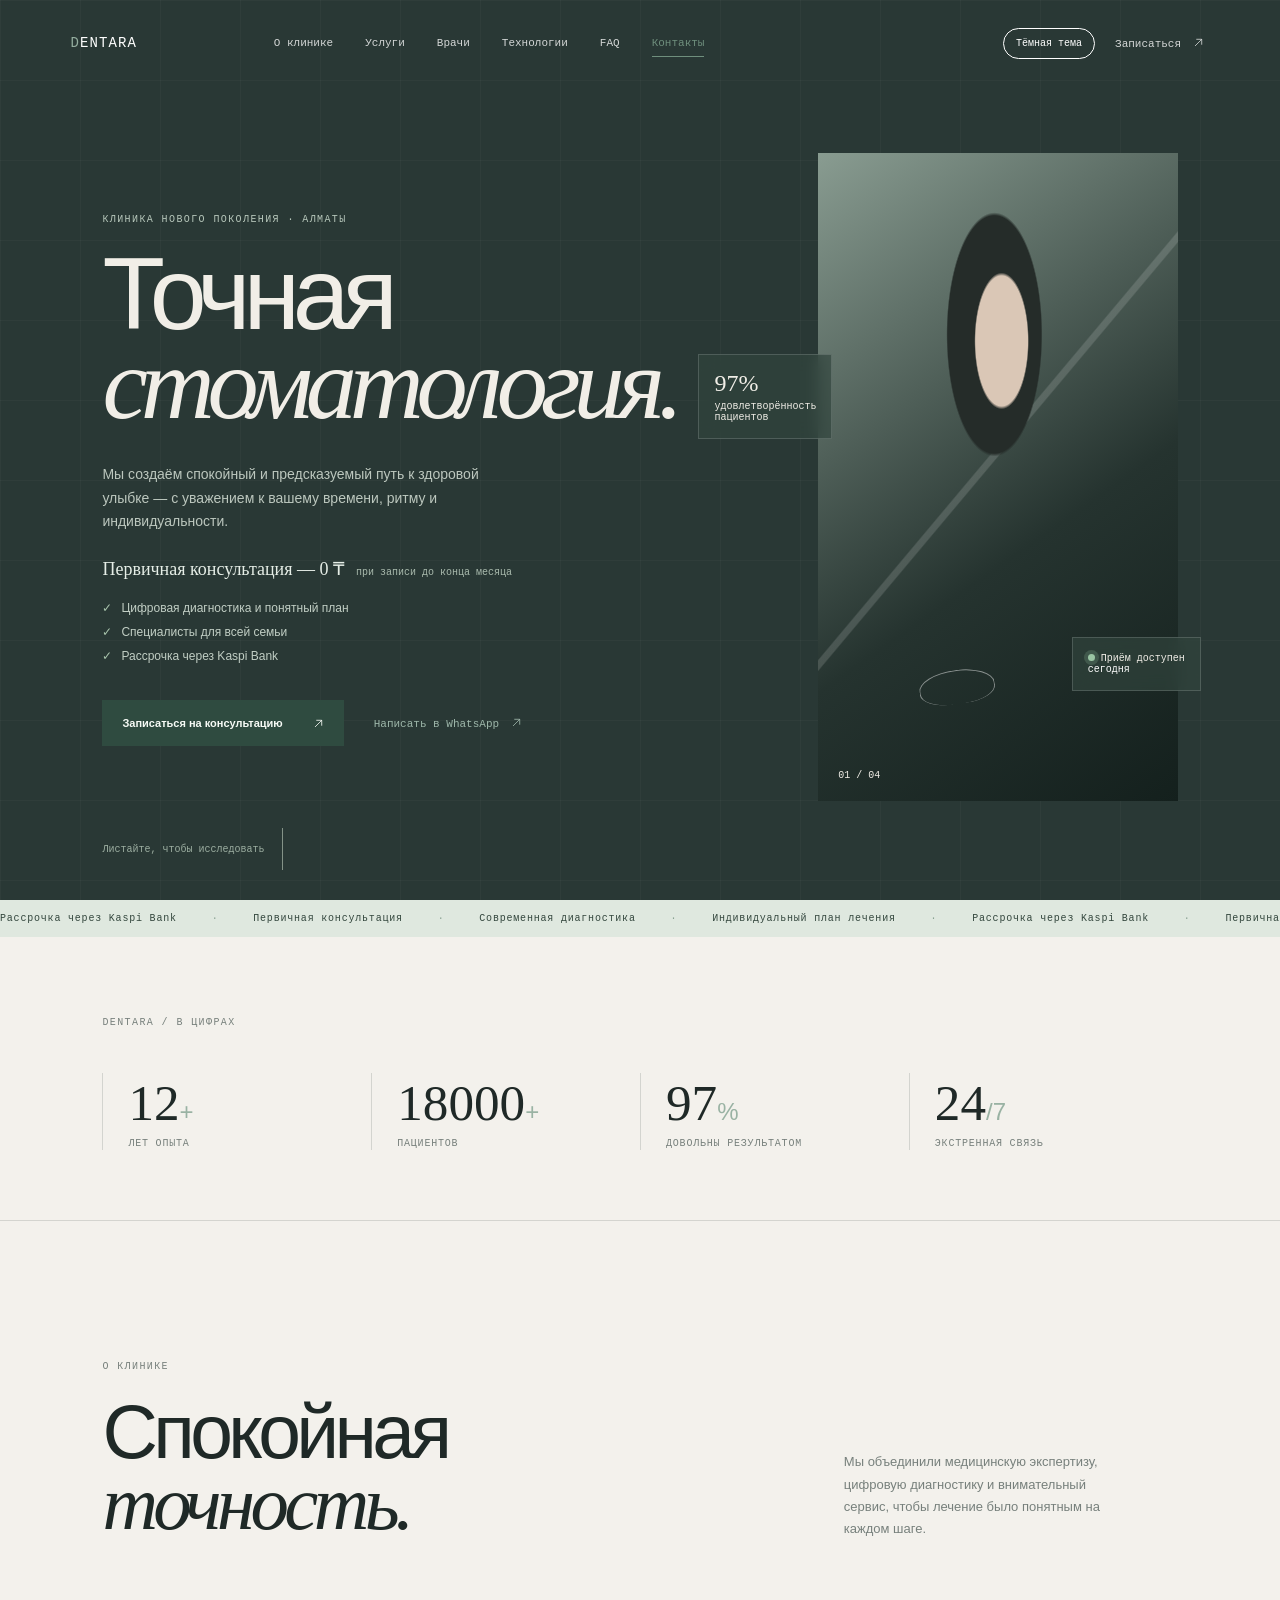
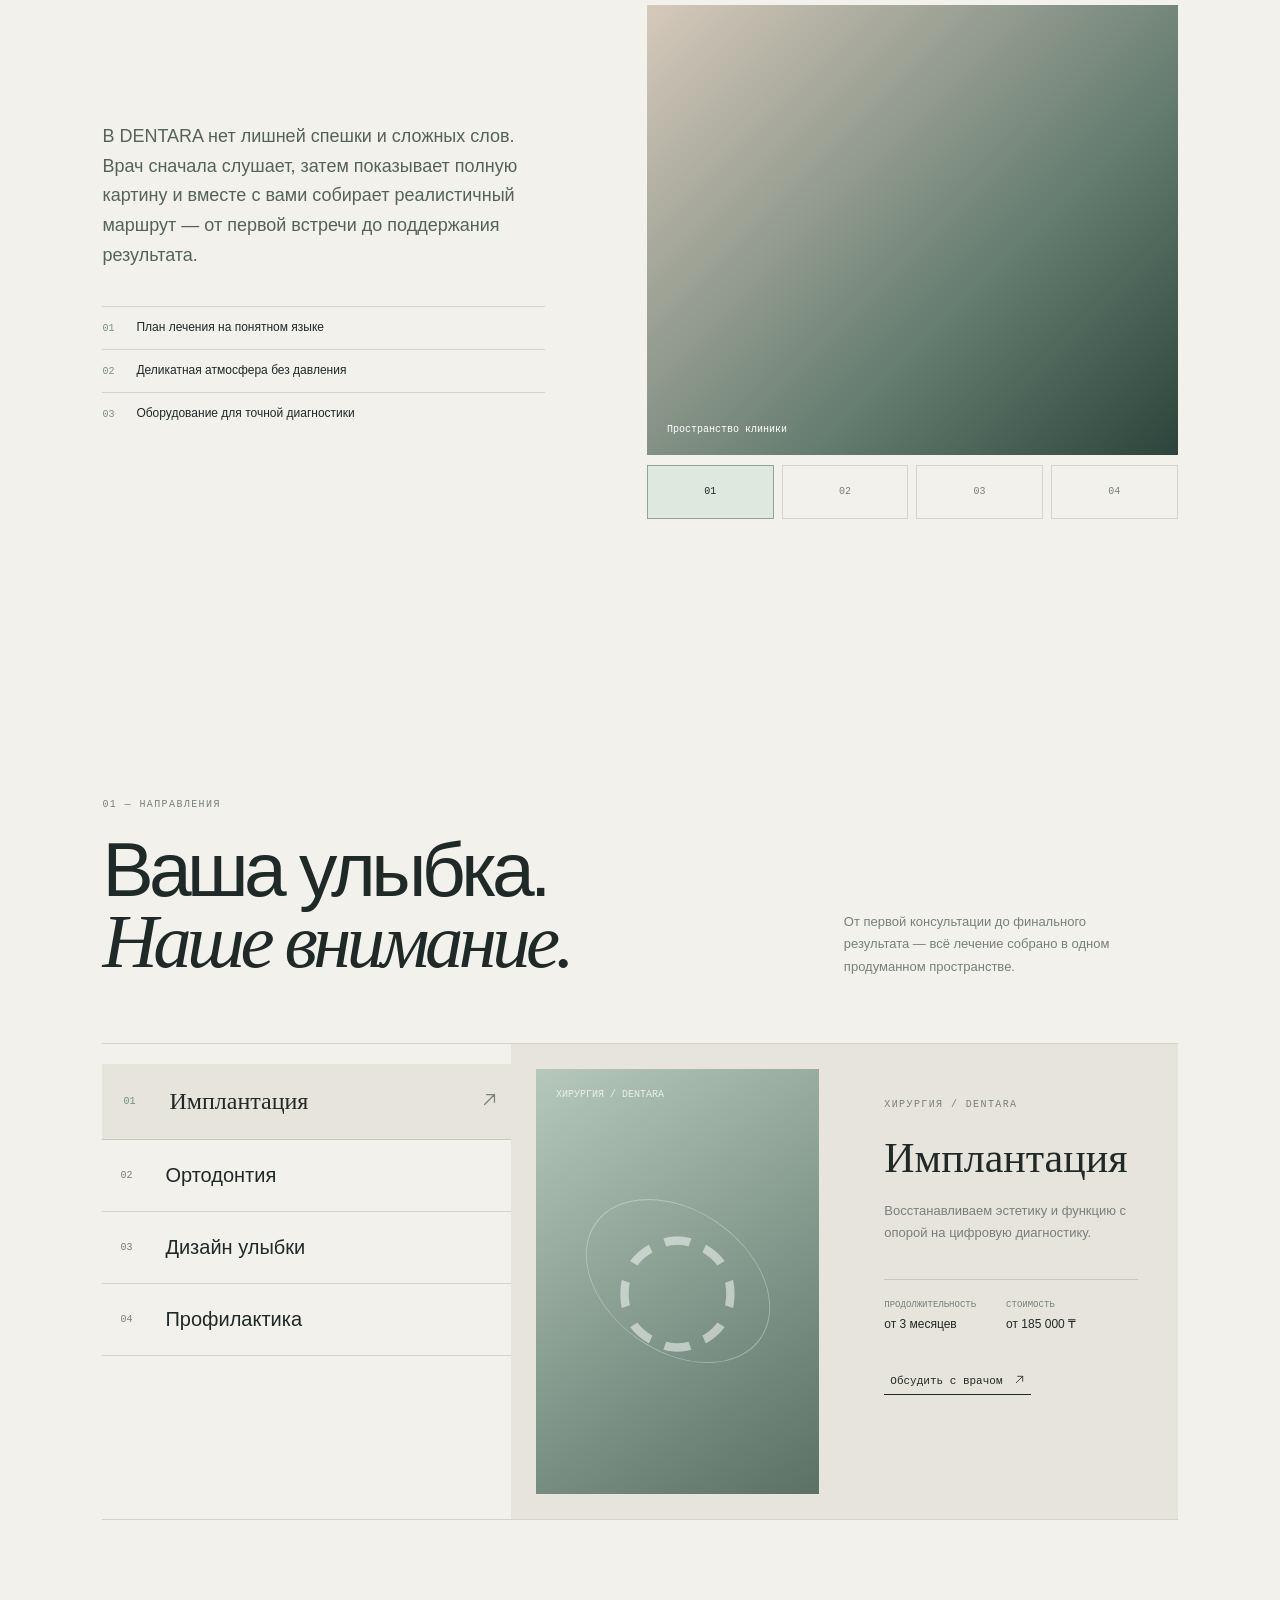
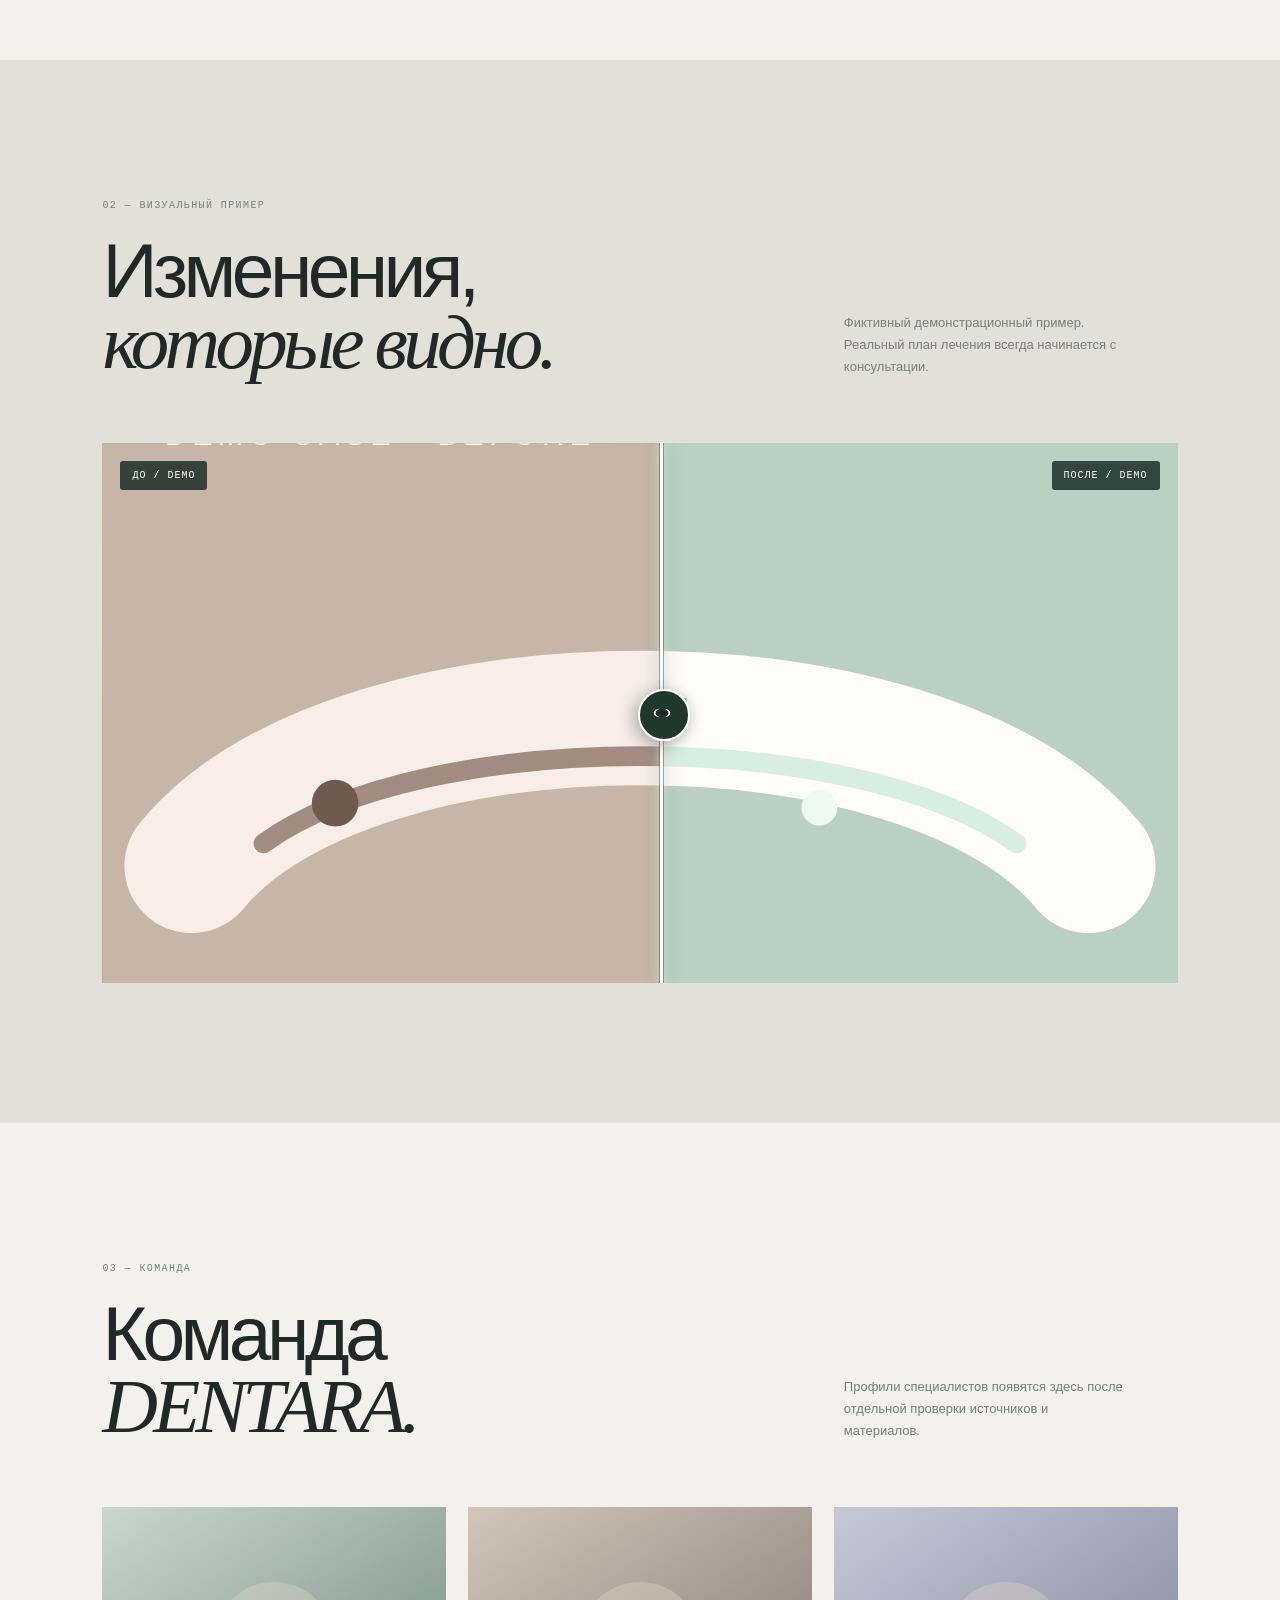
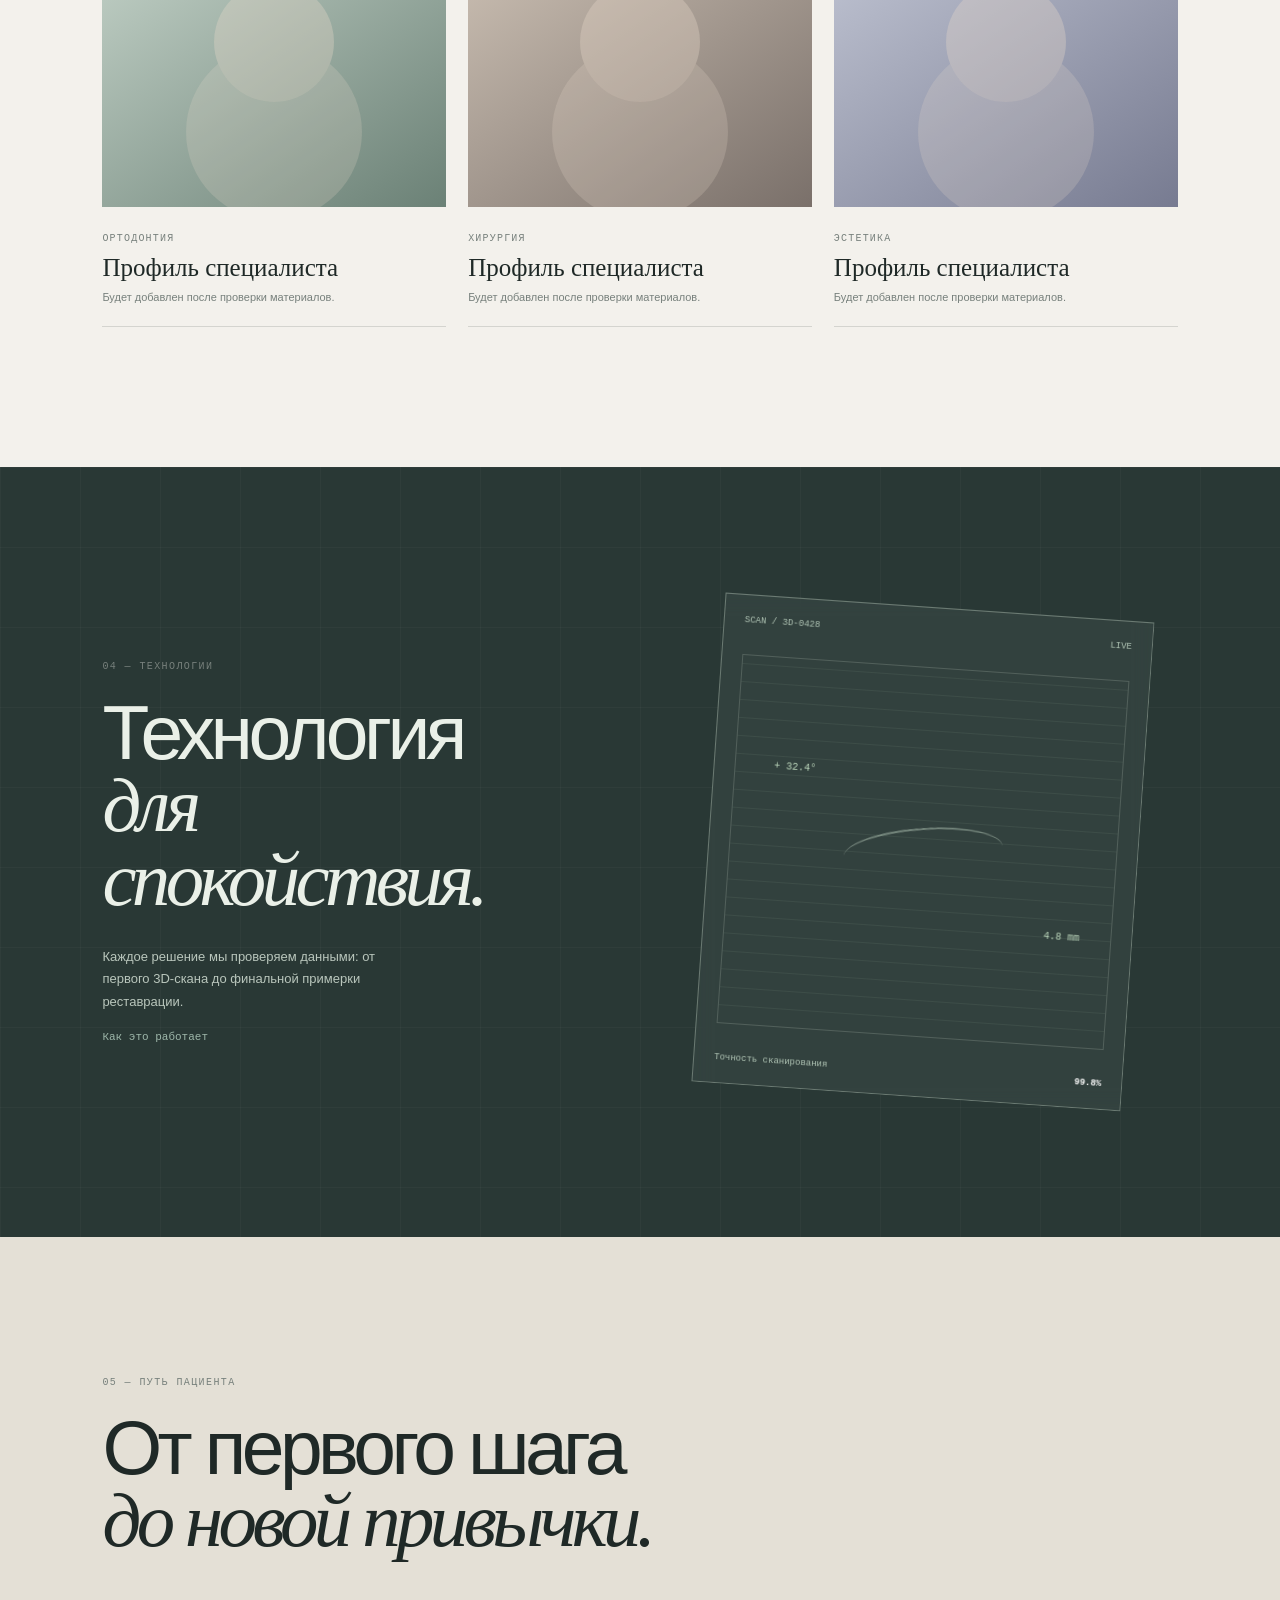
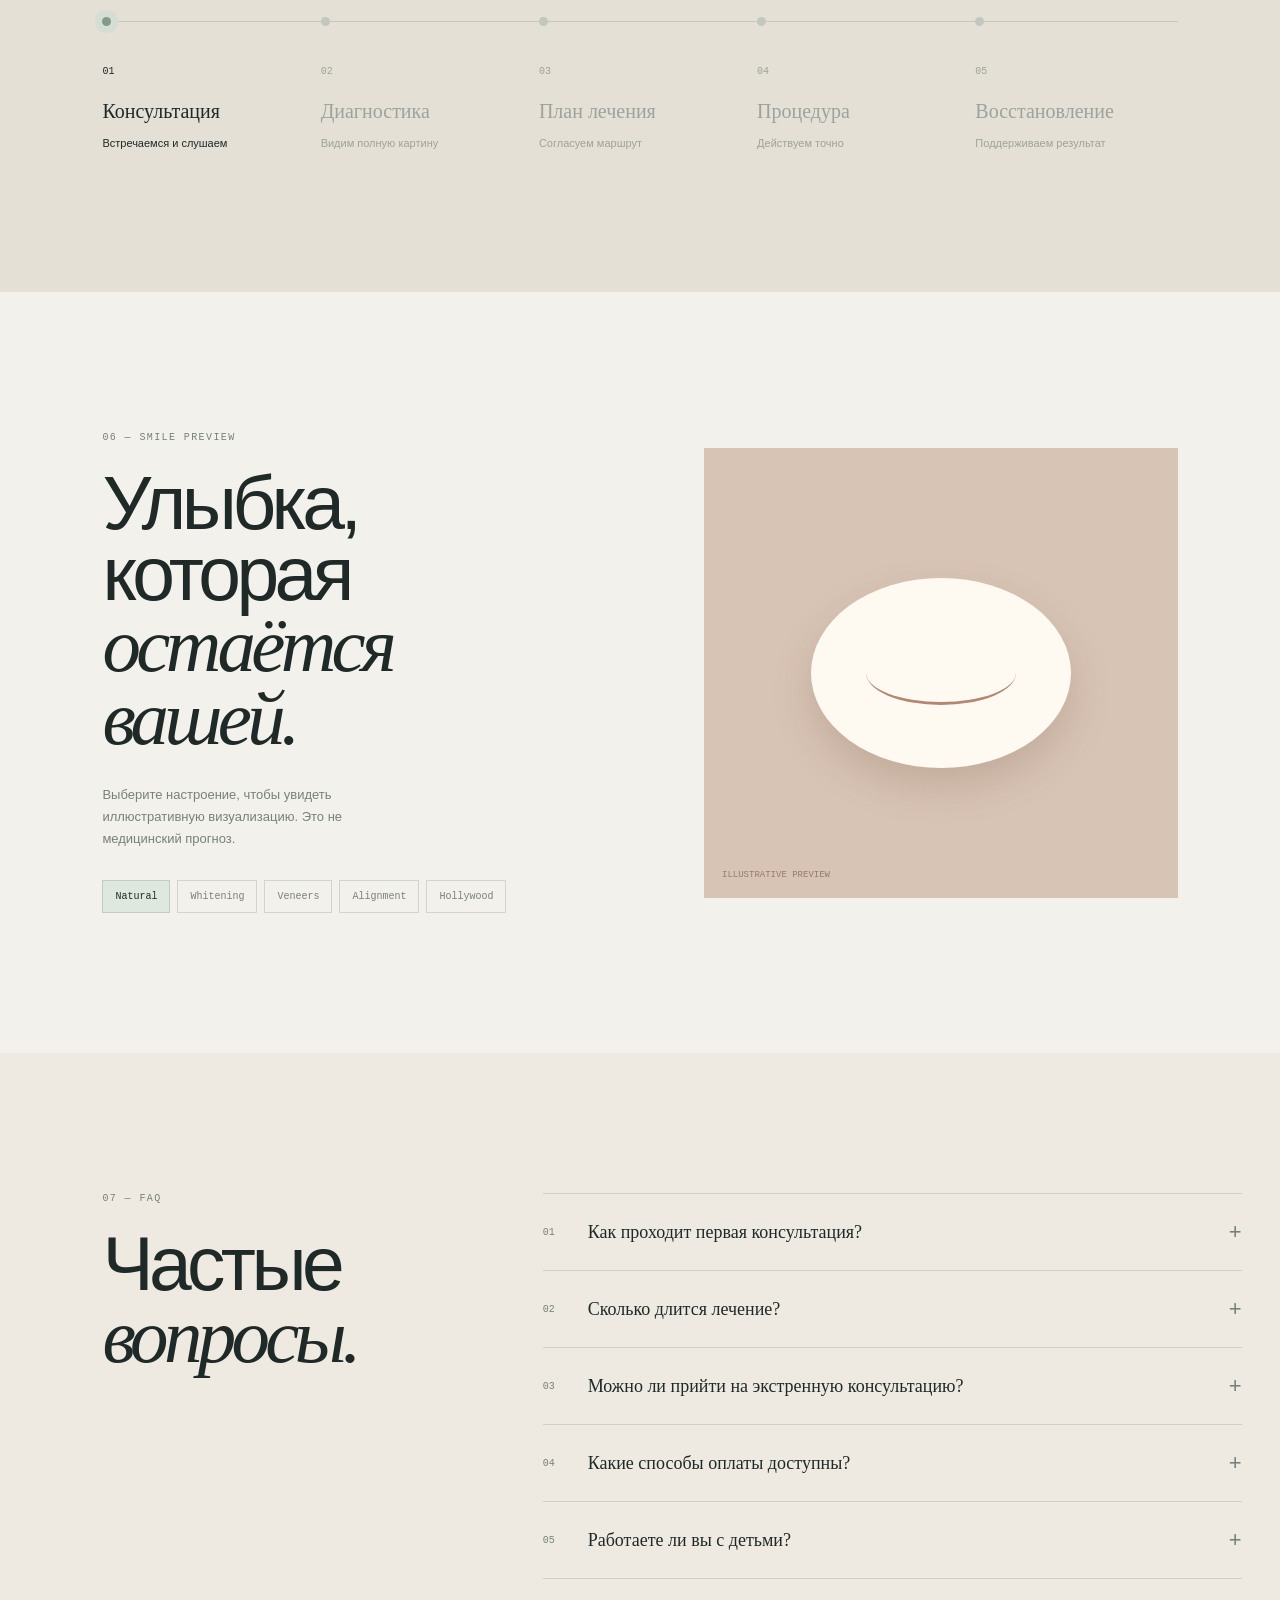
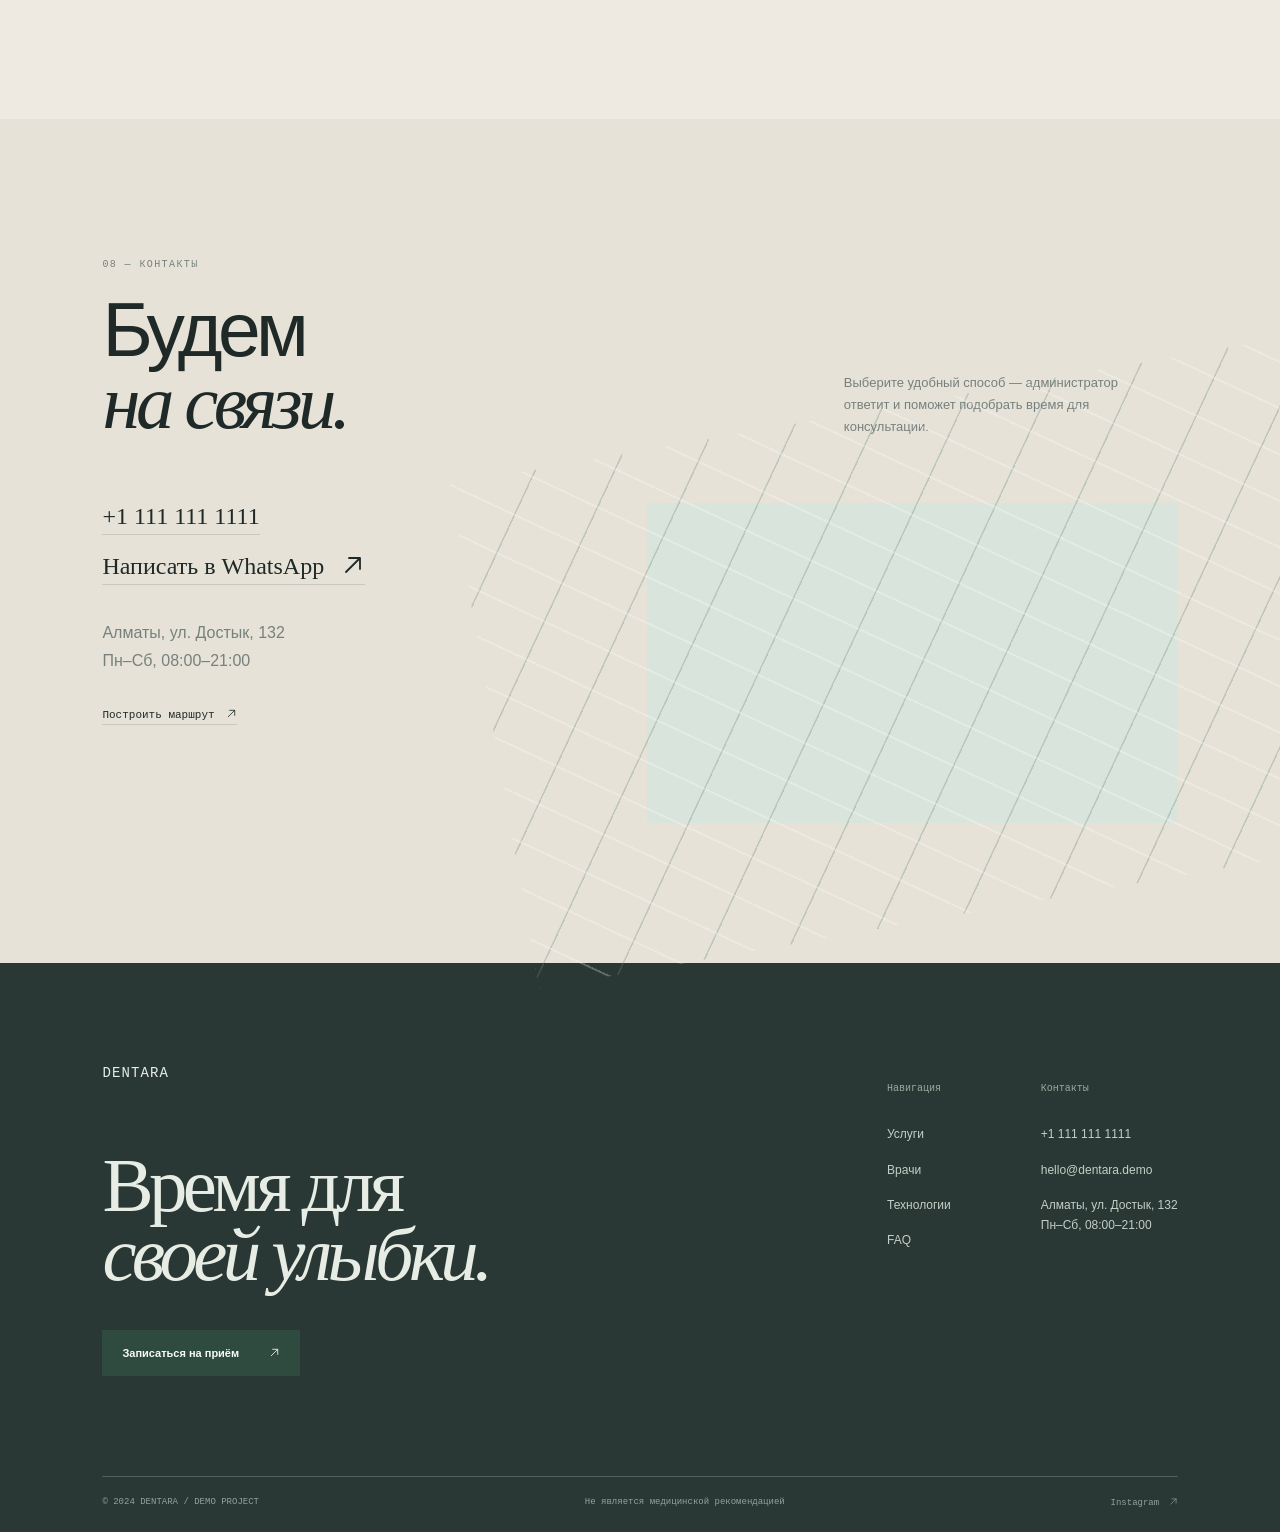
==== commit 31b51fff: "fix: improve theme contrast and specialist empty state" ====
--- a/index.html
+++ b/index.html
@@ -1,4 +1,4 @@
-<!doctype html><html lang="ru"><head><meta charset="UTF-8"><meta name="viewport" content="width=device-width,initial-scale=1"><meta name="description" content="DENTARA — точная стоматология, спроектированная вокруг вас."><title>DENTARA — Точная стоматология</title><link rel="stylesheet" href="styles.css?v=315ac8c"></head><body>
+<!doctype html><html lang="ru"><head><meta charset="UTF-8"><meta name="viewport" content="width=device-width,initial-scale=1"><meta name="description" content="DENTARA — точная стоматология, спроектированная вокруг вас."><title>DENTARA — Точная стоматология</title><link rel="stylesheet" href="styles.css?v=06f3dd4"></head><body>
 <header class="nav"><a class="brand" href="#top">DENTARA</a><nav><a href="#about">О клинике</a><a href="#services">Услуги</a><a href="#doctors">Врачи</a><a href="#technology">Технологии</a><a href="#faq">FAQ</a><a href="#contacts">Контакты</a></nav><button class="theme-toggle" type="button" data-theme-toggle aria-label="Переключить тему">Тёмная тема</button><button class="nav-cta" data-book>Записаться <svg class="icon-arrow" aria-hidden="true" viewBox="0 0 24 24" focusable="false"><path d="M5 19 19 5M8 5h11v11"/></svg></button><button class="hamb" aria-label="Открыть меню"><i></i><i></i></button></header>
 <aside class="mobile-menu"><div class="mobile-head"><span class="brand">DENTARA</span><button class="close-menu">×</button></div><nav><a href="#about">О клинике <b><svg class="icon-arrow" aria-hidden="true" viewBox="0 0 24 24" focusable="false"><path d="M5 19 19 5M8 5h11v11"/></svg></b></a><a href="#services">Услуги <b><svg class="icon-arrow" aria-hidden="true" viewBox="0 0 24 24" focusable="false"><path d="M5 19 19 5M8 5h11v11"/></svg></b></a><a href="#doctors">Врачи <b><svg class="icon-arrow" aria-hidden="true" viewBox="0 0 24 24" focusable="false"><path d="M5 19 19 5M8 5h11v11"/></svg></b></a><a href="#technology">Технологии <b><svg class="icon-arrow" aria-hidden="true" viewBox="0 0 24 24" focusable="false"><path d="M5 19 19 5M8 5h11v11"/></svg></b></a><a href="#journey">Путь пациента <b><svg class="icon-arrow" aria-hidden="true" viewBox="0 0 24 24" focusable="false"><path d="M5 19 19 5M8 5h11v11"/></svg></b></a><a href="#faq">FAQ <b><svg class="icon-arrow" aria-hidden="true" viewBox="0 0 24 24" focusable="false"><path d="M5 19 19 5M8 5h11v11"/></svg></b></a><a href="#contacts">Контакты <b><svg class="icon-arrow" aria-hidden="true" viewBox="0 0 24 24" focusable="false"><path d="M5 19 19 5M8 5h11v11"/></svg></b></a></nav><button class="btn" data-book>Записаться на приём <svg class="icon-arrow" aria-hidden="true" viewBox="0 0 24 24" focusable="false"><path d="M5 19 19 5M8 5h11v11"/></svg></button></aside>
 <main id="top"><section class="hero"><div class="grid"></div><div class="hero-copy reveal"><p class="eyebrow">Клиника нового поколения <span>·</span> Алматы</p><h1>Точная<br><em>стоматология.</em></h1><p>Мы создаём спокойный и предсказуемый путь к здоровой улыбке — с уважением к вашему времени, ритму и индивидуальности.</p><div class="offer"><b>Первичная консультация — 0 ₸</b><span>при записи до конца месяца</span></div><ul class="hero-benefits"><li>Цифровая диагностика и понятный план</li><li>Специалисты для всей семьи</li><li>Рассрочка через Kaspi Bank</li></ul><div class="actions"><button class="btn" data-book>Записаться на консультацию <svg class="icon-arrow" aria-hidden="true" viewBox="0 0 24 24" focusable="false"><path d="M5 19 19 5M8 5h11v11"/></svg></button><a href="https://wa.me/111111111111" class="text-link">Написать в WhatsApp <svg class="icon-arrow" aria-hidden="true" viewBox="0 0 24 24" focusable="false"><path d="M5 19 19 5M8 5h11v11"/></svg></a></div></div><div class="hero-art"><div class="portrait"><span class="portrait-mark" aria-hidden="true"></span><small>01 / 04</small></div><div class="float stat"><b>97%</b>удовлетворённость<br>пациентов</div><div class="float available"><span class="status-dot" aria-hidden="true"></span> Приём доступен<br><b>сегодня</b></div></div><div class="scroll">Листайте, чтобы исследовать <i></i></div></section><div class="marquee"><div>Рассрочка через Kaspi Bank <i>·</i> Первичная консультация <i>·</i> Современная диагностика <i>·</i> Индивидуальный план лечения <i>·</i> Рассрочка через Kaspi Bank <i>·</i> Первичная консультация <i>·</i></div></div>
@@ -6,14 +6,14 @@
 <section id="about" class="section about"><div class="section-head"><div><p class="eyebrow">О клинике</p><h2>Спокойная<br><em>точность.</em></h2></div><p>Мы объединили медицинскую экспертизу, цифровую диагностику и внимательный сервис, чтобы лечение было понятным на каждом шаге.</p></div><div class="about-grid"><div class="about-copy"><p>В DENTARA нет лишней спешки и сложных слов. Врач сначала слушает, затем показывает полную картину и вместе с вами собирает реалистичный маршрут — от первой встречи до поддержания результата.</p><div class="about-points"><span><b>01</b>План лечения на понятном языке</span><span><b>02</b>Деликатная атмосфера без давления</span><span><b>03</b>Оборудование для точной диагностики</span></div></div><div class="gallery"><div class="gallery-main" data-gallery-main><span>Пространство клиники</span></div><div class="gallery-thumbs"><button class="active" data-gallery="0">01</button><button data-gallery="1">02</button><button data-gallery="2">03</button><button data-gallery="3">04</button></div></div></div></section>
 <section id="services" class="section"><div class="section-head"><div><p class="eyebrow">01 — Направления</p><h2>Ваша улыбка.<br><em>Наше внимание.</em></h2></div><p>От первой консультации до финального результата — всё лечение собрано в одном продуманном пространстве.</p></div><div class="services"><div class="service-list"></div><div class="service-detail"><div class="service-visual"><span>ХИРУРГИЯ / DENTARA</span><b>◌</b></div><div class="detail-copy"><p class="eyebrow">Хирургия / DENTARA</p><h3>Имплантация</h3><p>Восстанавливаем эстетику и функцию с опорой на цифровую диагностику.</p><div class="meta"><span><small>Продолжительность</small>от 3 месяцев</span><span><small>Стоимость</small>от 185 000 ₸</span></div><button class="arrow" data-book>Обсудить с врачом <svg class="icon-arrow" aria-hidden="true" viewBox="0 0 24 24" focusable="false"><path d="M5 19 19 5M8 5h11v11"/></svg></button></div></div></div></section>
 <section class="section case"><div class="section-head"><div><p class="eyebrow">02 — Визуальный пример</p><h2>Изменения,<br><em>которые видно.</em></h2></div><p>Фиктивный демонстрационный пример. Реальный план лечения всегда начинается с консультации.</p></div><div class="compare"><div class="after"><img src="assets/after-demo.svg" alt="Фиктивный демонстрационный визуал после" loading="lazy"><strong>ПОСЛЕ / DEMO</strong></div><div class="before"><img src="assets/before-demo.svg" alt="Фиктивный демонстрационный визуал до" loading="lazy"><strong>ДО / DEMO</strong></div><input type="range" min="0" max="100" value="52"><i class="handle" aria-hidden="true"></i></div></section>
-<section id="doctors" class="section doctors"><div class="section-head"><div><p class="eyebrow">03 — Команда</p><h2>Команда<br><em>DENTARA.</em></h2></div><p>Публичные профили специалистов будут добавлены только после проверки биографии, фотографии и прав на использование материалов.</p></div><div class="doctor-grid"></div></section>
+<section id="doctors" class="section doctors"><div class="section-head"><div><p class="eyebrow">03 — Команда</p><h2>Команда<br><em>DENTARA.</em></h2></div><p>Профили специалистов появятся здесь после отдельной проверки источников и материалов.</p></div><div class="doctor-grid"></div></section>
 <section id="technology" class="tech"><div class="grid"></div><div class="tech-copy"><p class="eyebrow">04 — Технологии</p><h2>Технология<br><em>для спокойствия.</em></h2><p>Каждое решение мы проверяем данными: от первого 3D-скана до финальной примерки реставрации.</p><a href="#journey" class="text-link">Как это работает </a></div><div class="console"><div>SCAN / 3D-0428 <span>LIVE</span></div><div class="scan"><span class="scan-mark" aria-hidden="true"></span><i>+ 32.4°</i><b>4.8 mm</b></div><div>Точность сканирования <strong>99.8%</strong></div></div></section>
 <section id="journey" class="section journey"><div class="section-head"><div><p class="eyebrow">05 — Путь пациента</p><h2>От первого шага<br><em>до новой привычки.</em></h2></div></div><div class="journey-grid"></div></section>
 <section class="section smile"><div><p class="eyebrow">06 — Smile preview</p><h2>Улыбка, которая<br><em>остаётся вашей.</em></h2><p>Выберите настроение, чтобы увидеть иллюстративную визуализацию. Это не медицинский прогноз.</p><div class="tabs"></div></div><div class="smile-preview"><span class="smile-mark" aria-hidden="true"></span><small>ILLUSTRATIVE PREVIEW</small></div></section>
 <section id="faq" class="section faq"><div><p class="eyebrow">07 — FAQ</p><h2>Частые<br><em>вопросы.</em></h2></div><div class="faq-list"></div></section><section id="contacts" class="section contacts"><div class="section-head"><div><p class="eyebrow">08 — Контакты</p><h2>Будем<br><em>на связи.</em></h2></div><p>Выберите удобный способ — администратор ответит и поможет подобрать время для консультации.</p></div><div class="contact-grid"><div class="contact-info"><a href="tel:+111111111111">+1 111 111 1111</a><a href="https://wa.me/111111111111">Написать в WhatsApp <svg class="icon-arrow" aria-hidden="true" viewBox="0 0 24 24" focusable="false"><path d="M5 19 19 5M8 5h11v11"/></svg></a><p>Алматы, ул. Достык, 132<br>Пн–Сб, 08:00–21:00</p><a class="route" href="https://www.google.com/maps/search/?api=1&query=Almaty+Dostyk+132" target="_blank">Построить маршрут <svg class="icon-arrow" aria-hidden="true" viewBox="0 0 24 24" focusable="false"><path d="M5 19 19 5M8 5h11v11"/></svg></a></div><div class="map-card"><iframe title="Карта расположения DENTARA" loading="lazy" referrerpolicy="no-referrer-when-downgrade" src="https://www.google.com/maps?q=43.2389,76.8897&amp;z=16&amp;output=embed"></iframe></div></div></section></main>
 <footer><div class="footer-top"><div><span class="brand">DENTARA</span><h2>Время для<br><em>своей улыбки.</em></h2><button class="btn" data-book>Записаться на приём <svg class="icon-arrow" aria-hidden="true" viewBox="0 0 24 24" focusable="false"><path d="M5 19 19 5M8 5h11v11"/></svg></button></div><div class="footer-links"><div><small>Навигация</small><a href="#services">Услуги</a><a href="#doctors">Врачи</a><a href="#technology">Технологии</a><a href="#faq">FAQ</a></div><div><small>Контакты</small><a href="tel:+111111111111">+1 111 111 1111</a><a href="mailto:hello@dentara.demo">hello@dentara.demo</a><p>Алматы, ул. Достык, 132<br>Пн–Сб, 08:00–21:00</p></div></div></div><div class="footer-bottom">© 2024 DENTARA / DEMO PROJECT <span>Не является медицинской рекомендацией</span><span>Instagram <svg class="icon-arrow" aria-hidden="true" viewBox="0 0 24 24" focusable="false"><path d="M5 19 19 5M8 5h11v11"/></svg></span></div></footer>
 <div class="modal-layer" id="doctor-modal"><div class="modal doctor-modal"><button class="x">×</button><div class="modal-avatar"></div><p class="eyebrow"></p><h2></h2><p class="bio"></p><div class="facts"><span><small>Опыт</small></span><span><small>Языки</small>Русский · English</span></div><button class="btn" data-book>Записаться к врачу <svg class="icon-arrow" aria-hidden="true" viewBox="0 0 24 24" focusable="false"><path d="M5 19 19 5M8 5h11v11"/></svg></button></div></div>
-<div class="modal-layer" id="booking-modal"><div class="modal booking"><button class="x">×</button><div class="booking-top"><span class="eyebrow">Запись на приём</span><b><em>01</em> / 03</b></div><div class="booking-body"></div><button class="back">← Назад</button></div></div><div class="toast"></div><script src="script.js?v=315ac8c"></script></body></html>
+<div class="modal-layer" id="booking-modal"><div class="modal booking"><button class="x">×</button><div class="booking-top"><span class="eyebrow">Запись на приём</span><b><em>01</em> / 03</b></div><div class="booking-body"></div><button class="back">← Назад</button></div></div><div class="toast"></div><script src="script.js?v=06f3dd4"></script></body></html>
 
 
 
@@ -21,3 +21,5 @@
 
 
 
+
+
--- a/styles.css
+++ b/styles.css
@@ -19,11 +19,15 @@
 @media(max-width:800px){
  html,body{max-width:100%;overflow-x:clip} .nav{padding-top:env(safe-area-inset-top);height:72px;gap:10px}.nav .brand{font-size:12px;white-space:nowrap}.nav .theme-toggle{font-size:9px;padding:8px 9px;margin-left:auto}.nav-cta{display:none}.hero{display:block;min-height:0;padding:112px 7vw 44px}.hero-copy{width:100%}.hero h1{font-size:clamp(48px,15vw,76px);line-height:.9;overflow-wrap:normal}.hero-copy>p:not(.eyebrow){max-width:100%;font-size:14px}.offer{margin:22px 0 14px}.offer b{font-size:20px}.offer span{display:block;margin-top:5px}.hero-benefits{font-size:12px;line-height:1.55}.hero-benefits li{display:flex;gap:8px;align-items:flex-start;padding:4px 0}.hero-benefits li:before{flex:0 0 auto}.hero .actions{display:grid;grid-template-columns:1fr;gap:10px;margin-top:25px;width:100%}.hero .actions .btn,.hero .actions .text-link{width:100%;min-height:52px;justify-content:center;text-align:center;padding:15px 16px}.hero .actions .text-link{display:flex;align-items:center;background:#ffffff12;border:1px solid #ffffff42}.hero-art{position:relative;top:auto;right:auto;width:100%;height:280px;min-height:0;margin-top:40px}.hero-art .portrait{width:88%;height:100%;right:0}.hero-art .float{padding:11px;font-size:9px}.hero-art .float b{font-size:21px}.hero-art .stat{left:0;top:16%}.hero-art .available{right:0;bottom:11%}.scroll{display:none}.metrics{padding:48px 7vw}.metric-grid{grid-template-columns:1fr 1fr;gap:25px 0}.metric-grid>div{min-width:0;padding-left:14px}.metric-grid b{font-size:clamp(37px,11vw,54px)}.metric-grid span{display:block;line-height:1.35;white-space:normal}.marquee{width:100%;overflow:hidden}.marquee div{animation-duration:28s}.section,.tech{padding-left:7vw;padding-right:7vw}.section h2,.tech h2{font-size:clamp(43px,13vw,64px);overflow-wrap:break-word}.section-head>p{max-width:100%}.about-copy>p{font-size:16px}.gallery-main{width:100%;max-width:100%;height:300px}.gallery-thumbs button{min-height:48px}.service-item{min-height:58px}.service-detail{width:100%;max-width:100%;overflow:hidden}.service-visual{min-height:245px}.detail-copy{padding:28px 22px 35px}.detail-copy h3{font-size:38px;overflow-wrap:break-word}.meta{gap:18px;flex-wrap:wrap}.compare{width:100%;max-width:100%;height:340px}.doctor-grid{grid-template-columns:1fr}.doctor-card{width:100%;min-width:0}.doctor-avatar{height:340px}.console{width:100%;max-width:100%;transform:none}.journey-step small{display:block;max-width:240px}.smile-preview{width:100%;max-width:100%}.faq-q{grid-template-columns:35px minmax(0,1fr) 24px;gap:8px}.faq-q b{font-size:17px;overflow-wrap:anywhere}.faq-a{padding-left:35px;padding-right:20px}.contact-info>a{font-size:22px;overflow-wrap:anywhere}.map-card{width:100%;max-width:100%}.footer-top,.footer-links{display:block}.footer-links>div{margin-top:38px}.footer-bottom{padding-bottom:calc(20px + env(safe-area-inset-bottom))}.choice-grid button{min-height:56px}.modal{padding:calc(20px + env(safe-area-inset-top)) 16px calc(20px + env(safe-area-inset-bottom));}.booking{max-height:calc(100svh - 32px);overflow:auto}.x{min-width:44px;min-height:44px}.mobile-menu{padding-top:calc(25px + env(safe-area-inset-top));padding-bottom:calc(25px + env(safe-area-inset-bottom));overflow-y:auto}.mobile-menu nav a{min-height:58px;display:flex;align-items:center}.btn,.nav button,.theme-toggle,.tabs button,.gallery-thumbs button{min-height:44px}
 +}
-+@media(max-width:390px){.hero{padding-inline:20px}.section,.tech,.metrics{padding-left:20px;padding-right:20px}.hero h1{font-size:clamp(45px,14vw,58px)}.hero-art{height:245px}.float.stat{left:-5px}.float.available{right:-5px}.service-item b{font-size:16px}.detail-copy h3{font-size:34px}.footer-bottom{font-size:8px}}
-+@media(prefers-reduced-motion:reduce){.marquee div{animation:none!important}}
+@media(max-width:390px){.hero{padding-inline:20px}.section,.tech,.metrics{padding-left:20px;padding-right:20px}.hero h1{font-size:clamp(45px,14vw,58px)}.hero-art{height:245px}.float.stat{left:-5px}.float.available{right:-5px}.service-item b{font-size:16px}.detail-copy h3{font-size:34px}.footer-bottom{font-size:8px}}
+@media(prefers-reduced-motion:reduce){.marquee div{animation:none!important}}
 +
 
 .gallery-main:before{content:'';position:absolute;inset:22% 28%;border:1px solid #ffffff35;border-radius:50%;transform:rotate(-18deg)}.handle{font-size:0}.handle:before,.handle:after{content:'';position:absolute;top:50%;width:9px;height:1px;background:currentColor}.handle:before{right:50%;transform:rotate(45deg)}.handle:after{left:50%;transform:rotate(-45deg)}
 
 
 .icon-arrow{display:inline-block;width:1em;height:1em;margin-left:.45em;vertical-align:-.12em;overflow:visible;border:0;transform:none}.icon-arrow path{fill:none;stroke:currentColor;stroke-width:1.8;stroke-linecap:round;stroke-linejoin:round}.map-card{padding:0;overflow:visible}.map-card iframe{position:relative;z-index:0}.map-overlay{display:none}.compare{position:relative;overflow:hidden}.compare .before,.compare .after{overflow:hidden}.compare img{position:absolute;inset:0;width:100%;height:100%;object-fit:cover;display:block}.compare .before{z-index:2}.compare .after{z-index:1}.compare strong{position:absolute;z-index:3;top:18px;padding:9px 12px;background:#1c2d27d9;color:#fff;font:10px var(--mono);letter-spacing:.1em;border-radius:3px}.compare .after strong{right:18px}.compare .before strong{left:18px}.compare .handle{z-index:5;top:0;bottom:0;width:3px;margin-left:-1.5px;background:#fff;box-shadow:0 0 0 1px #1d332b66,0 0 18px #12251c66}.compare .handle:before{content:'';position:absolute;left:50%;top:50%;width:48px;height:48px;margin:-24px;border:2px solid #fff;border-radius:50%;background:#1f382e;box-shadow:0 5px 18px #0005}.compare .handle:after{content:'';position:absolute;left:50%;top:50%;width:13px;height:9px;transform:translate(-50%,-50%);border-left:2px solid #fff;border-right:2px solid #fff;z-index:1}.profile-note{max-width:620px;padding:24px;border:1px solid var(--line);color:var(--muted);line-height:1.7}.faq-item.open{background:var(--theme-surface,#f1efe9);color:var(--ink)}.faq-item.open .faq-q b,.faq-item.open .faq-a p{color:var(--ink)}[data-theme=dark] .faq-item.open{background:#2b3831;color:#eef4ee}[data-theme=dark] .faq-item.open .faq-q b,[data-theme=dark] .faq-item.open .faq-a p{color:#eef4ee}.nav{display:flex;align-items:center}.nav nav{flex:1}.nav .theme-toggle{margin-left:auto}.nav .nav-cta{margin-left:14px}@media(max-width:800px){.nav{padding-inline:7vw}.nav .theme-toggle{margin-left:auto;margin-right:8px}.compare{height:360px;touch-action:pan-y}.compare .handle:before{width:52px;height:52px;margin:-26px}.compare strong{top:14px;font-size:9px}.profile-note{font-size:13px}.map-card iframe{min-height:300px}}
+
+:root{--button-bg:#2f4b40;--button-text:#f7fbf6;--button-hover:#416253}[data-theme=dark]{--button-bg:#d9e7dc;--button-text:#17221d;--button-hover:#edf6ef}html,body,.nav,.section,.metrics,.case,.journey,.faq,.contacts,.service-detail,.service-item,.btn,.nav-cta,.theme-toggle,.faq-item,.faq-q,.faq-a,.text-link{transition-property:background-color,color,border-color,box-shadow;transition-duration:.28s;transition-timing-function:cubic-bezier(.22,1,.36,1)}.btn{background:var(--button-bg);color:var(--button-text)}.btn:hover{background:var(--button-hover);color:var(--button-text)}.btn:focus-visible,.theme-toggle:focus-visible{outline:2px solid var(--theme-accent);outline-offset:3px}.profile-note{display:none}.specialist-placeholder{min-height:420px;padding:0 0 20px;border-bottom:1px solid var(--line)}.specialist-portrait{height:300px;margin-bottom:20px;position:relative;overflow:hidden;background:linear-gradient(145deg,#c9d7cd,#6b8176)}.specialist-portrait:before{content:'';position:absolute;width:120px;height:120px;left:50%;top:25%;transform:translateX(-50%);border-radius:50%;background:#e7d8ca55;box-shadow:0 90px 0 28px #e7d8ca35}.portrait-two{background:linear-gradient(145deg,#d2c6b9,#7a706a)}.portrait-three{background:linear-gradient(145deg,#c5c9d7,#777b91)}.specialist-placeholder small{font:10px var(--mono);color:var(--muted);letter-spacing:.12em}.specialist-placeholder h3{font-size:25px;margin:9px 0}.specialist-placeholder p{font-size:11px;color:var(--muted);margin:0}@media(max-width:800px){.specialist-placeholder{min-height:0;padding-bottom:25px}.specialist-portrait{height:260px}}
+@media(prefers-reduced-motion:reduce){html,body,.nav,.section,.metrics,.case,.journey,.faq,.contacts,.service-detail,.service-item,.btn,.nav-cta,.theme-toggle,.faq-item,.faq-q,.faq-a,.text-link{transition:none!important}}
+
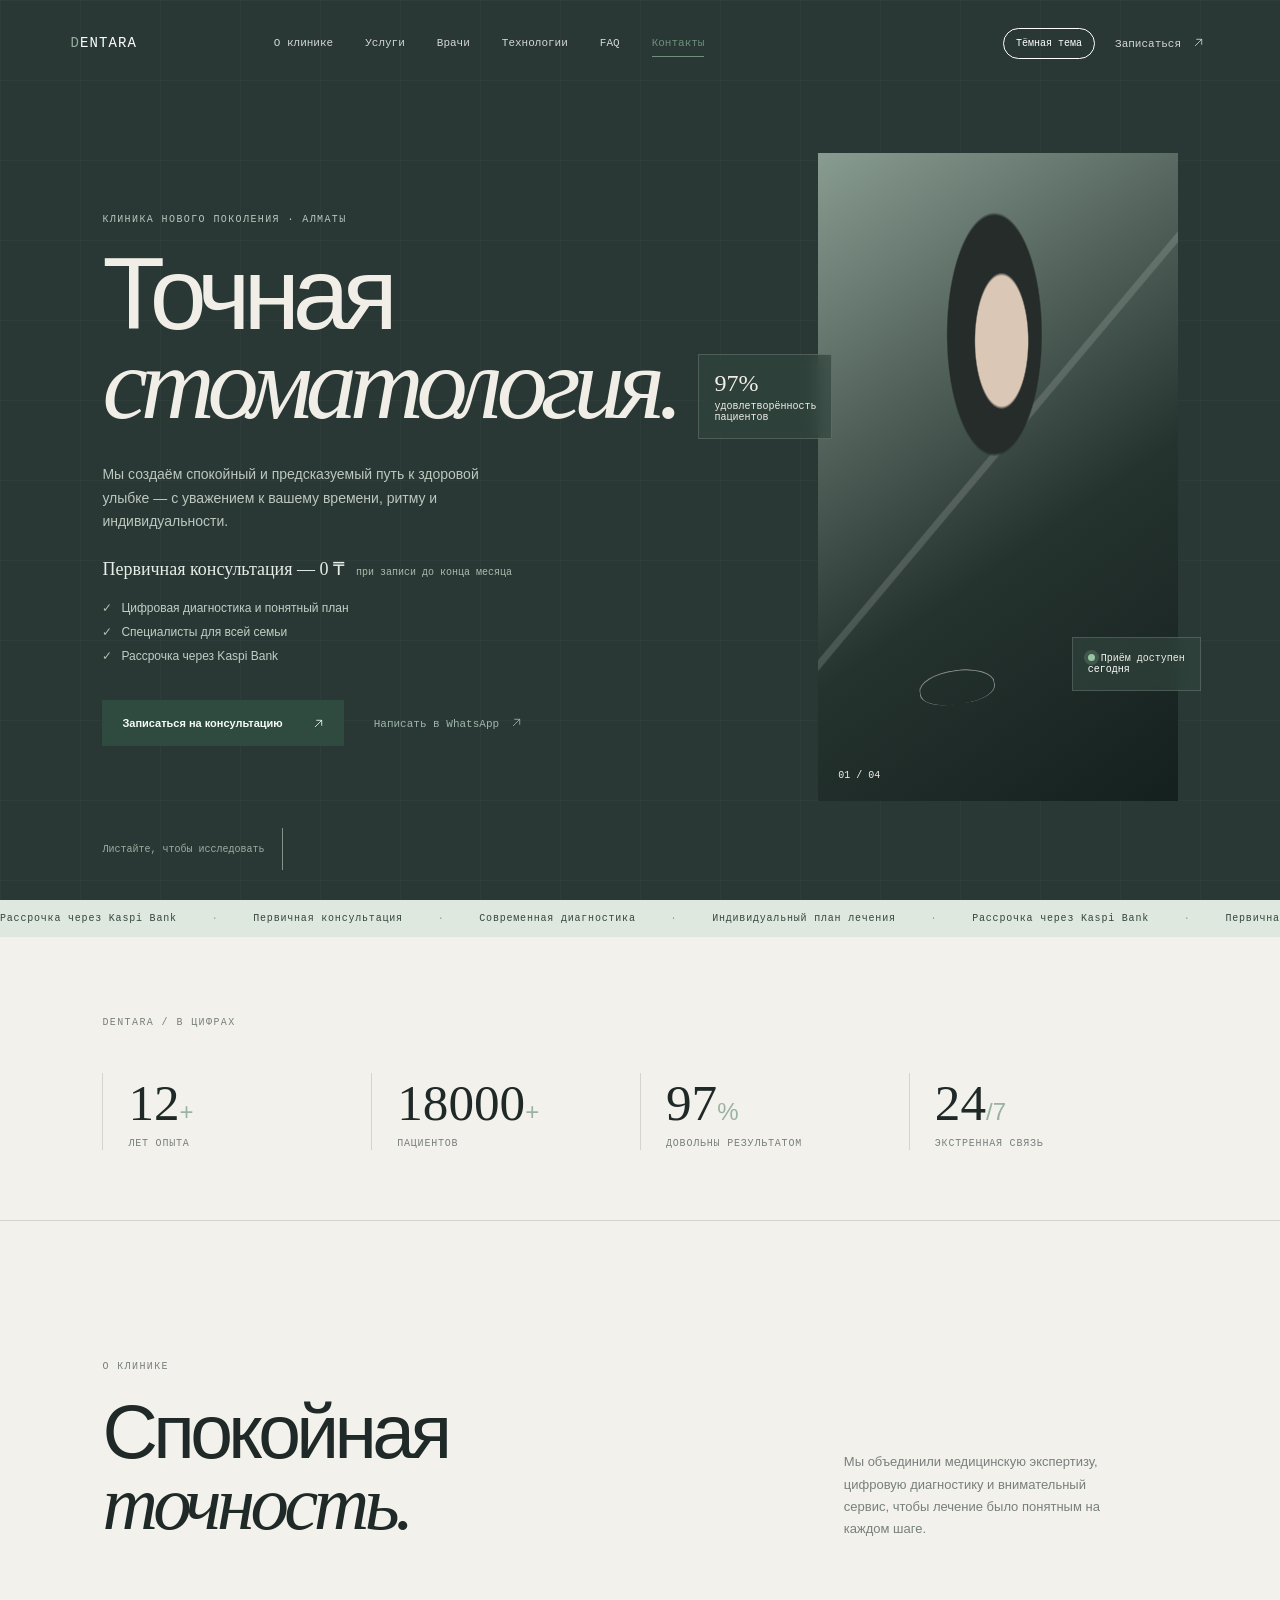
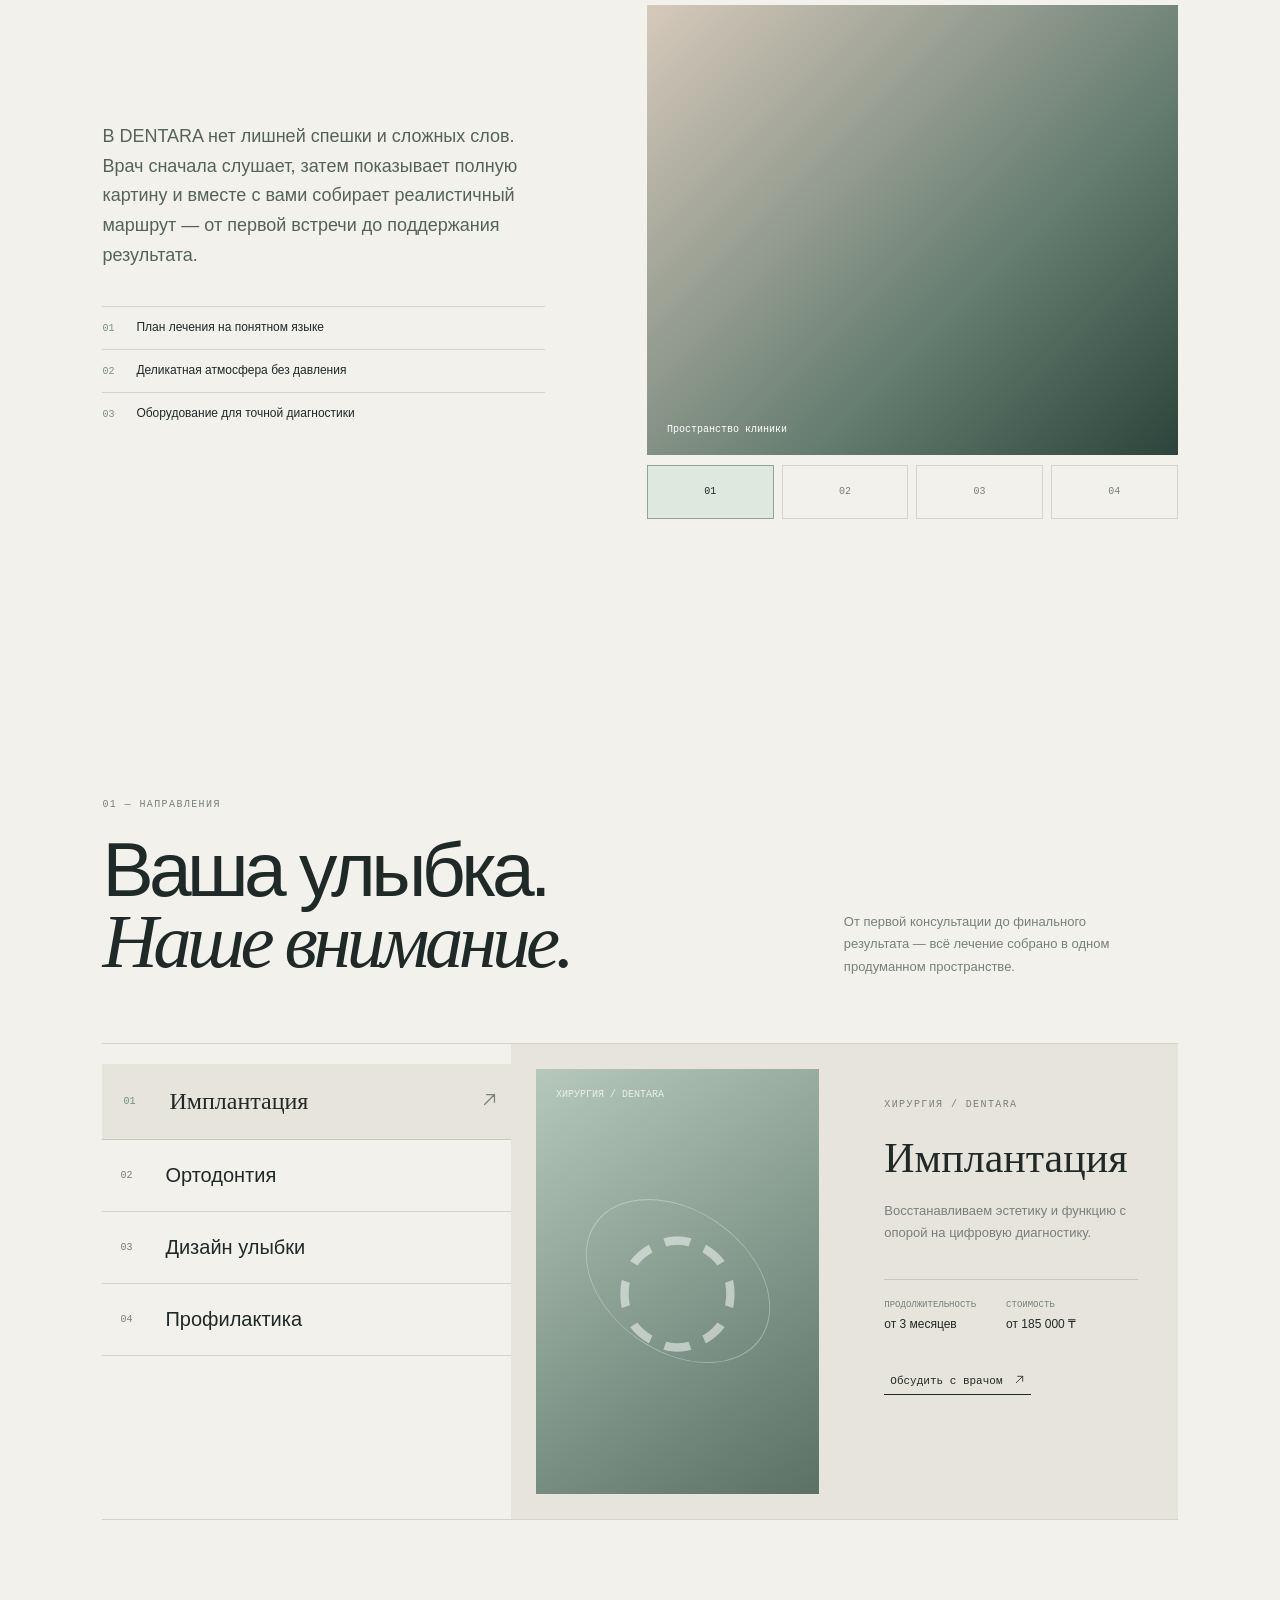
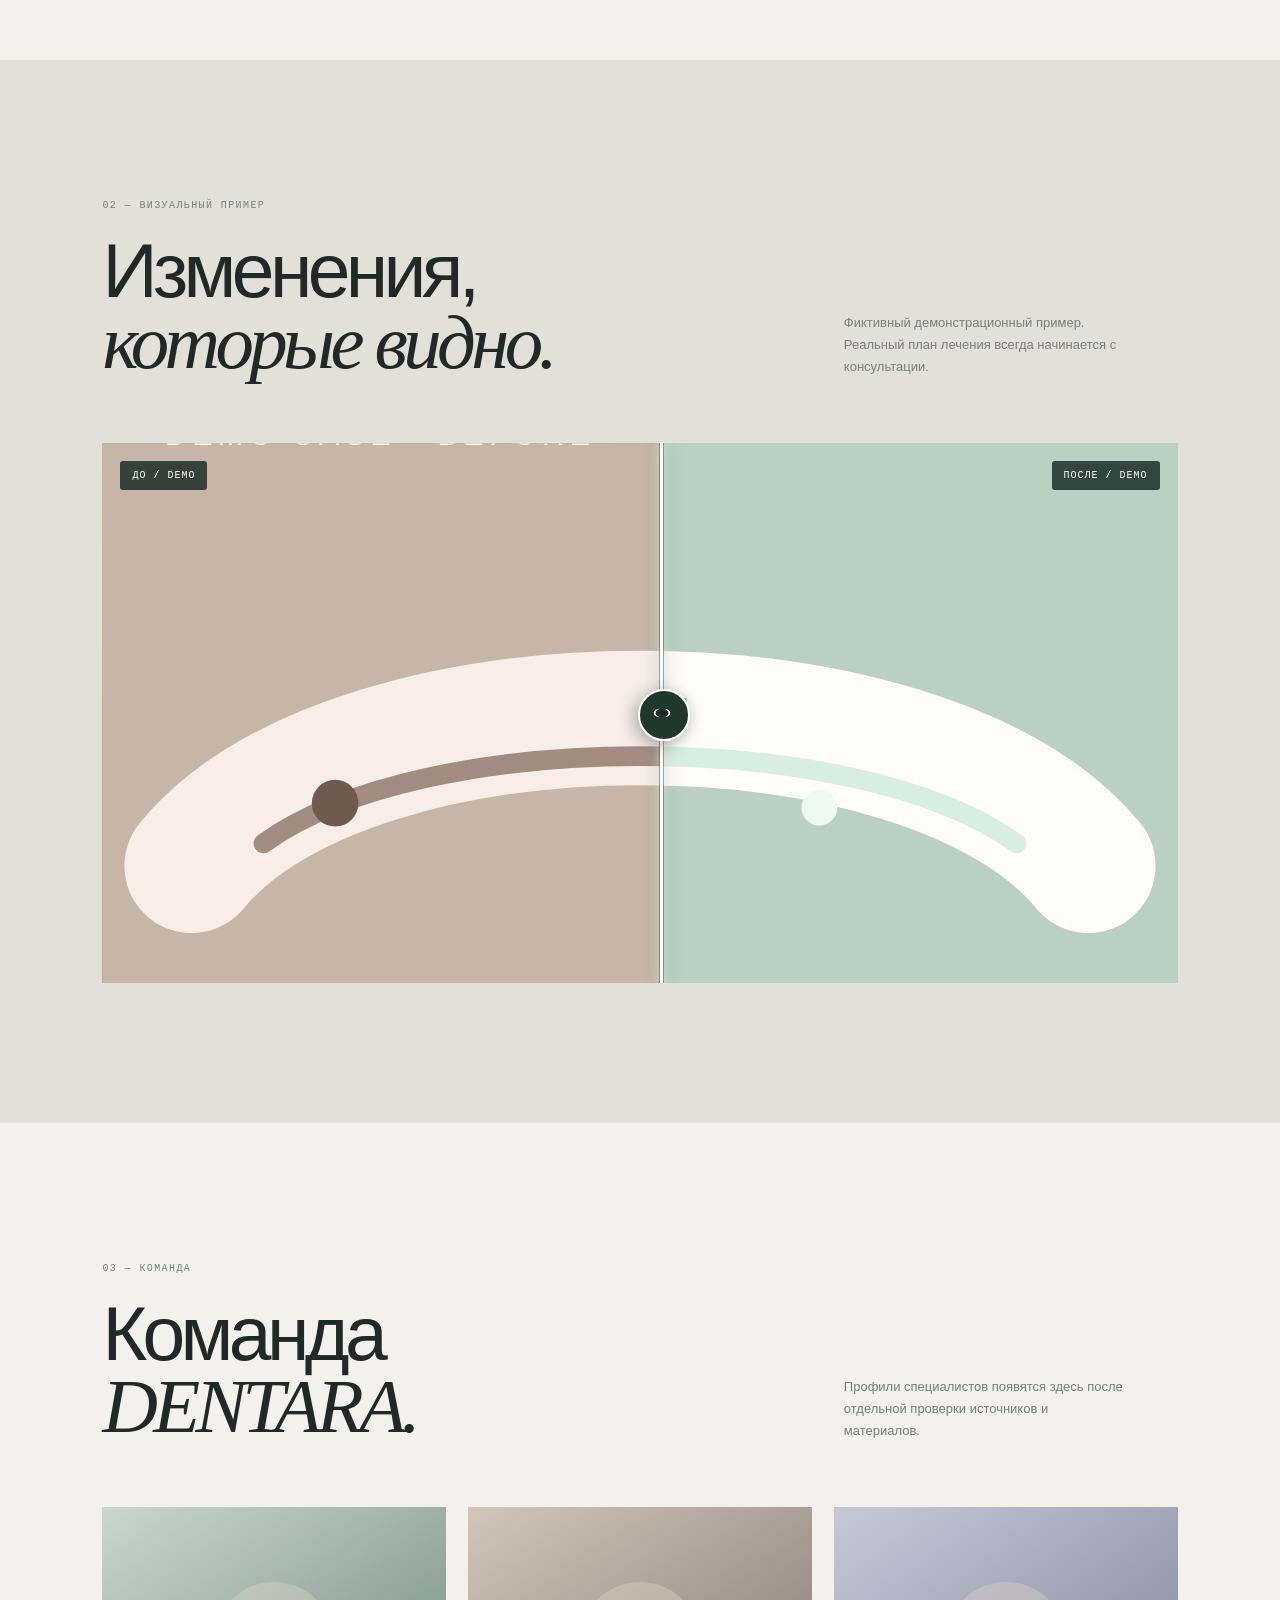
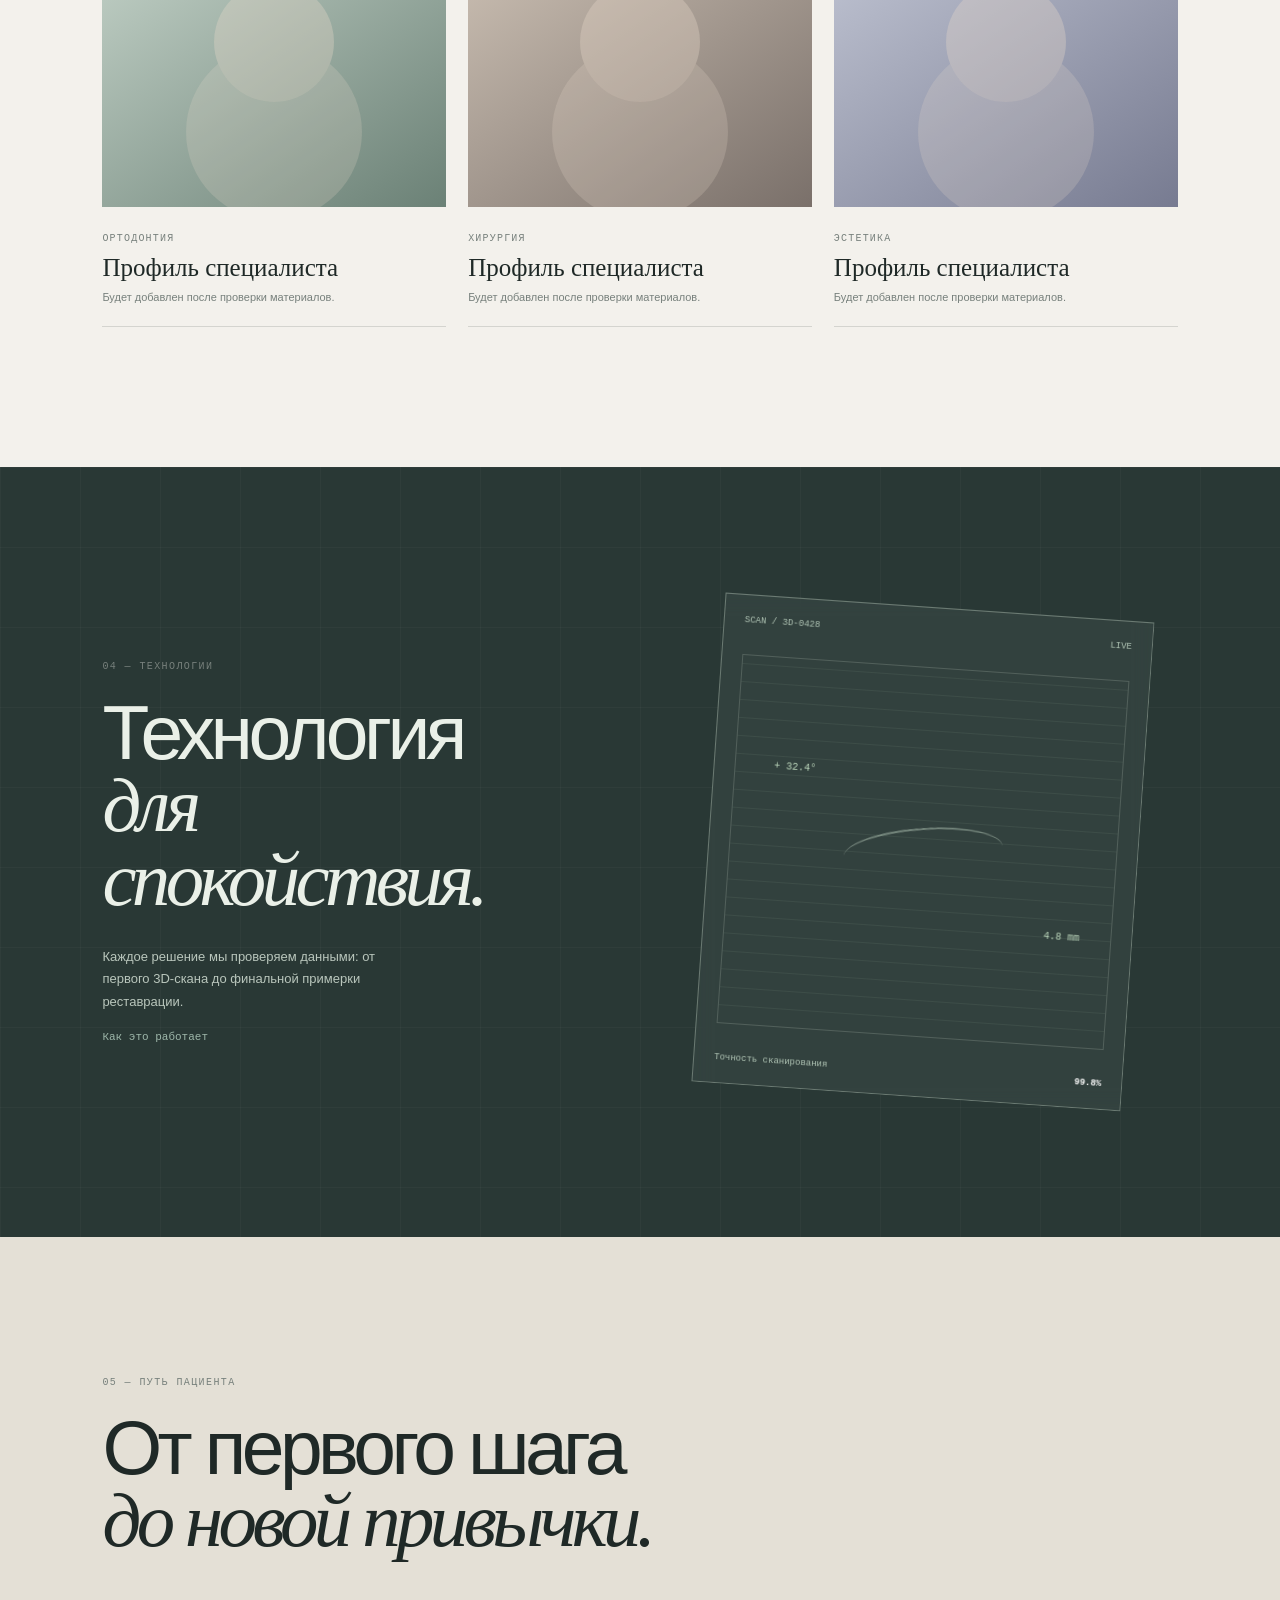
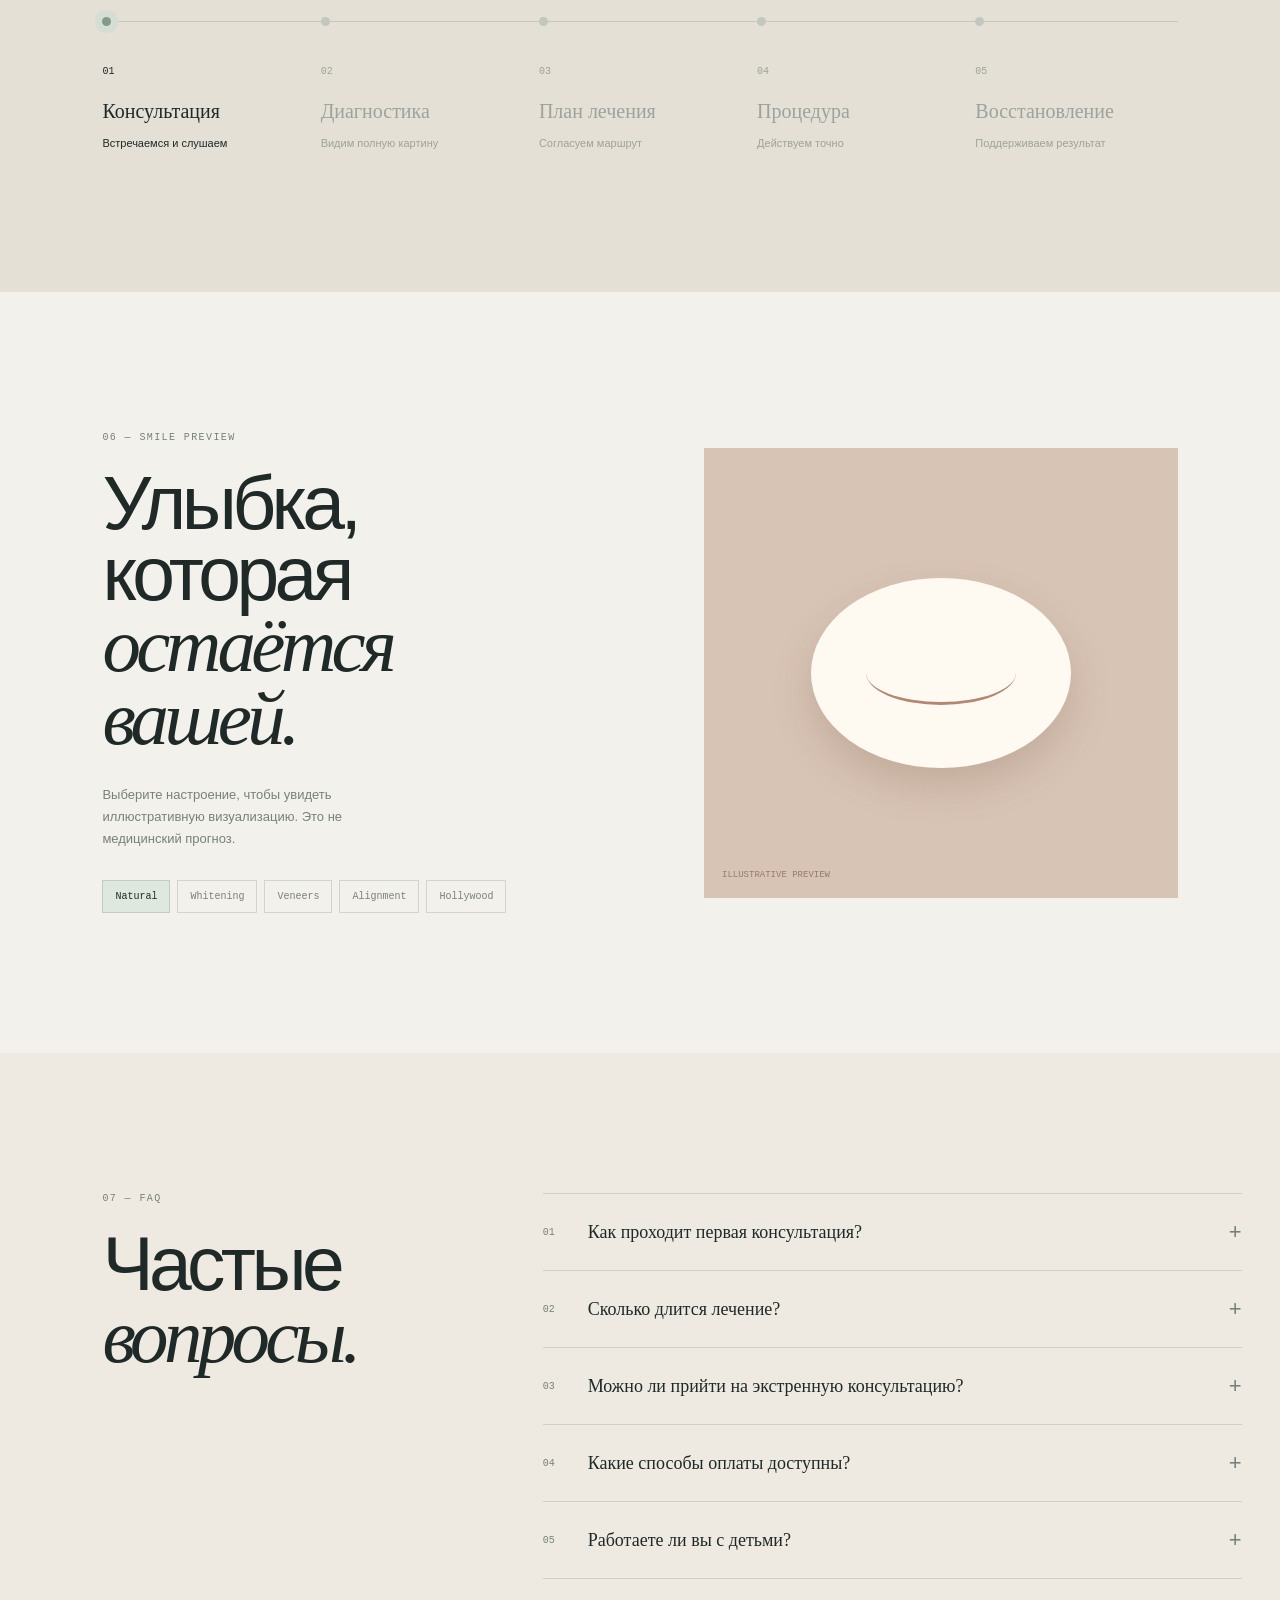
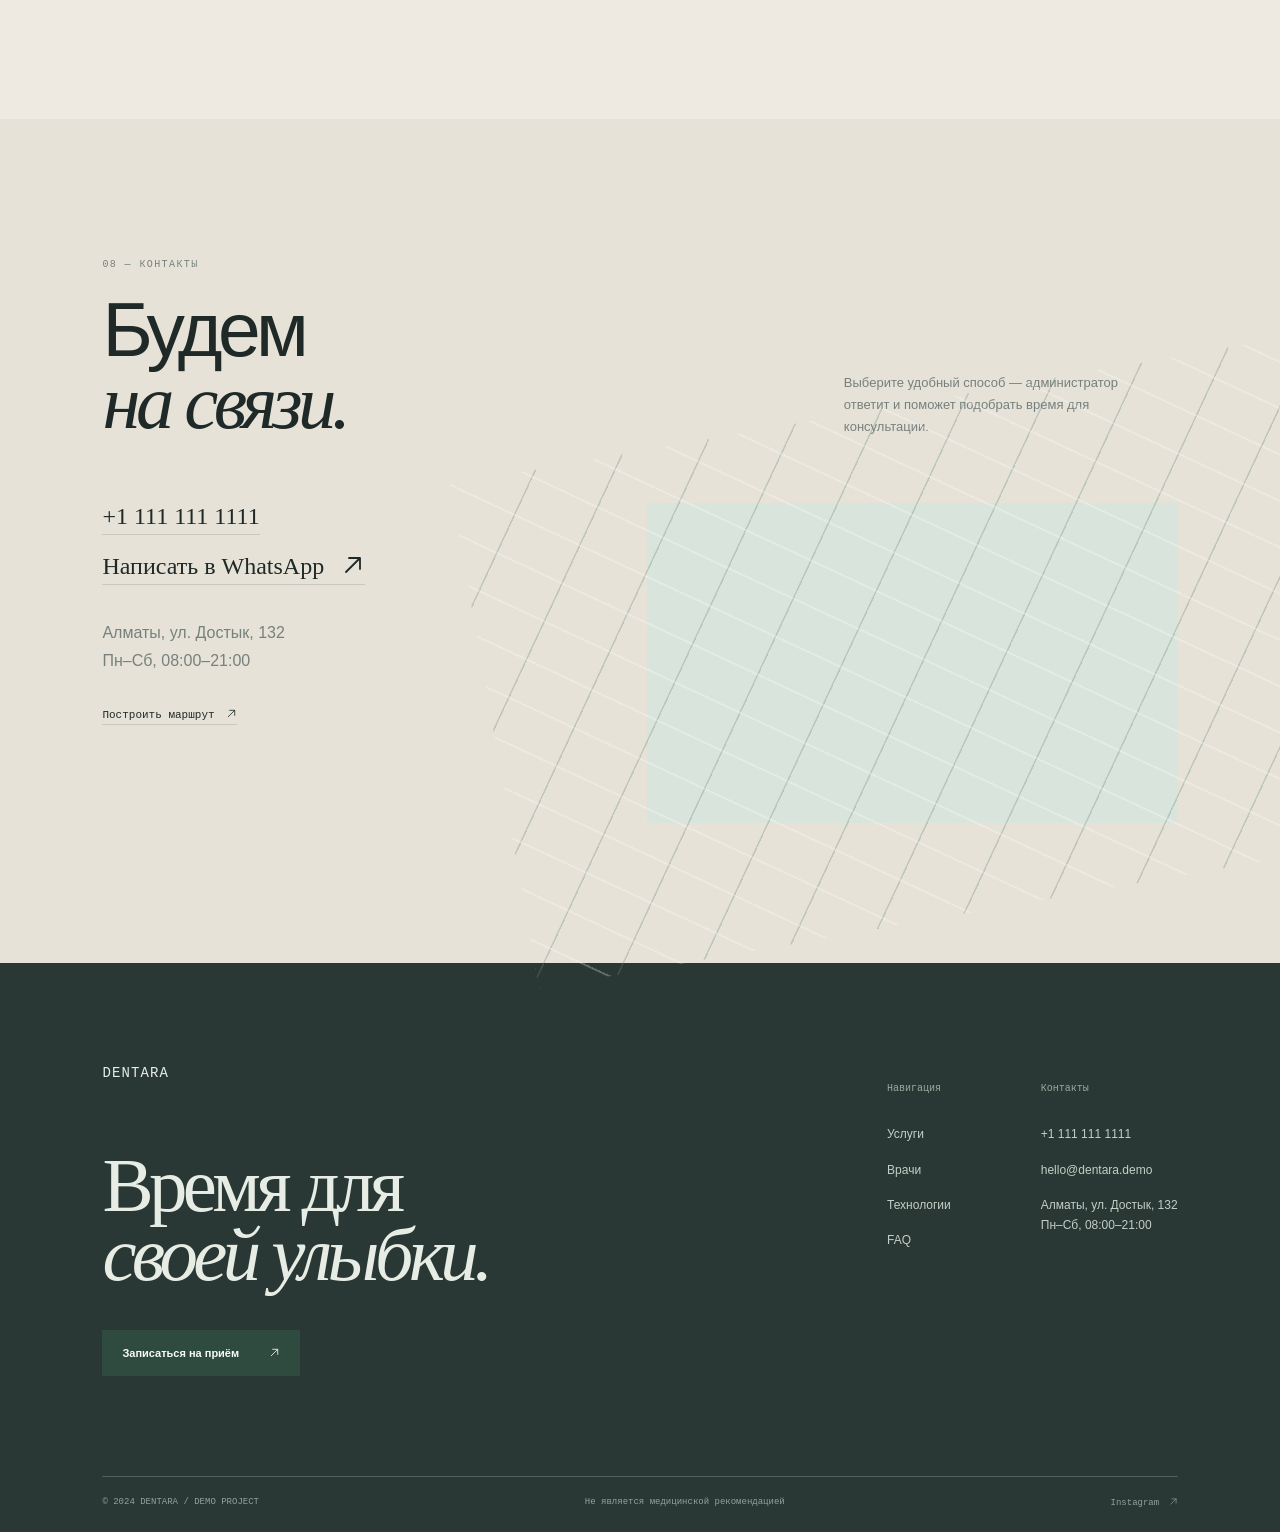
==== commit edc59f1b: "fix: refresh Dentara theme asset cache" ====
--- a/index.html
+++ b/index.html
@@ -1,4 +1,4 @@
-<!doctype html><html lang="ru"><head><meta charset="UTF-8"><meta name="viewport" content="width=device-width,initial-scale=1"><meta name="description" content="DENTARA — точная стоматология, спроектированная вокруг вас."><title>DENTARA — Точная стоматология</title><link rel="stylesheet" href="styles.css?v=06f3dd4"></head><body>
+<!doctype html><html lang="ru"><head><meta charset="UTF-8"><meta name="viewport" content="width=device-width,initial-scale=1"><meta name="description" content="DENTARA — точная стоматология, спроектированная вокруг вас."><title>DENTARA — Точная стоматология</title><link rel="stylesheet" href="styles.css?v=31b51ff"></head><body>
 <header class="nav"><a class="brand" href="#top">DENTARA</a><nav><a href="#about">О клинике</a><a href="#services">Услуги</a><a href="#doctors">Врачи</a><a href="#technology">Технологии</a><a href="#faq">FAQ</a><a href="#contacts">Контакты</a></nav><button class="theme-toggle" type="button" data-theme-toggle aria-label="Переключить тему">Тёмная тема</button><button class="nav-cta" data-book>Записаться <svg class="icon-arrow" aria-hidden="true" viewBox="0 0 24 24" focusable="false"><path d="M5 19 19 5M8 5h11v11"/></svg></button><button class="hamb" aria-label="Открыть меню"><i></i><i></i></button></header>
 <aside class="mobile-menu"><div class="mobile-head"><span class="brand">DENTARA</span><button class="close-menu">×</button></div><nav><a href="#about">О клинике <b><svg class="icon-arrow" aria-hidden="true" viewBox="0 0 24 24" focusable="false"><path d="M5 19 19 5M8 5h11v11"/></svg></b></a><a href="#services">Услуги <b><svg class="icon-arrow" aria-hidden="true" viewBox="0 0 24 24" focusable="false"><path d="M5 19 19 5M8 5h11v11"/></svg></b></a><a href="#doctors">Врачи <b><svg class="icon-arrow" aria-hidden="true" viewBox="0 0 24 24" focusable="false"><path d="M5 19 19 5M8 5h11v11"/></svg></b></a><a href="#technology">Технологии <b><svg class="icon-arrow" aria-hidden="true" viewBox="0 0 24 24" focusable="false"><path d="M5 19 19 5M8 5h11v11"/></svg></b></a><a href="#journey">Путь пациента <b><svg class="icon-arrow" aria-hidden="true" viewBox="0 0 24 24" focusable="false"><path d="M5 19 19 5M8 5h11v11"/></svg></b></a><a href="#faq">FAQ <b><svg class="icon-arrow" aria-hidden="true" viewBox="0 0 24 24" focusable="false"><path d="M5 19 19 5M8 5h11v11"/></svg></b></a><a href="#contacts">Контакты <b><svg class="icon-arrow" aria-hidden="true" viewBox="0 0 24 24" focusable="false"><path d="M5 19 19 5M8 5h11v11"/></svg></b></a></nav><button class="btn" data-book>Записаться на приём <svg class="icon-arrow" aria-hidden="true" viewBox="0 0 24 24" focusable="false"><path d="M5 19 19 5M8 5h11v11"/></svg></button></aside>
 <main id="top"><section class="hero"><div class="grid"></div><div class="hero-copy reveal"><p class="eyebrow">Клиника нового поколения <span>·</span> Алматы</p><h1>Точная<br><em>стоматология.</em></h1><p>Мы создаём спокойный и предсказуемый путь к здоровой улыбке — с уважением к вашему времени, ритму и индивидуальности.</p><div class="offer"><b>Первичная консультация — 0 ₸</b><span>при записи до конца месяца</span></div><ul class="hero-benefits"><li>Цифровая диагностика и понятный план</li><li>Специалисты для всей семьи</li><li>Рассрочка через Kaspi Bank</li></ul><div class="actions"><button class="btn" data-book>Записаться на консультацию <svg class="icon-arrow" aria-hidden="true" viewBox="0 0 24 24" focusable="false"><path d="M5 19 19 5M8 5h11v11"/></svg></button><a href="https://wa.me/111111111111" class="text-link">Написать в WhatsApp <svg class="icon-arrow" aria-hidden="true" viewBox="0 0 24 24" focusable="false"><path d="M5 19 19 5M8 5h11v11"/></svg></a></div></div><div class="hero-art"><div class="portrait"><span class="portrait-mark" aria-hidden="true"></span><small>01 / 04</small></div><div class="float stat"><b>97%</b>удовлетворённость<br>пациентов</div><div class="float available"><span class="status-dot" aria-hidden="true"></span> Приём доступен<br><b>сегодня</b></div></div><div class="scroll">Листайте, чтобы исследовать <i></i></div></section><div class="marquee"><div>Рассрочка через Kaspi Bank <i>·</i> Первичная консультация <i>·</i> Современная диагностика <i>·</i> Индивидуальный план лечения <i>·</i> Рассрочка через Kaspi Bank <i>·</i> Первичная консультация <i>·</i></div></div>
@@ -13,7 +13,7 @@
 <section id="faq" class="section faq"><div><p class="eyebrow">07 — FAQ</p><h2>Частые<br><em>вопросы.</em></h2></div><div class="faq-list"></div></section><section id="contacts" class="section contacts"><div class="section-head"><div><p class="eyebrow">08 — Контакты</p><h2>Будем<br><em>на связи.</em></h2></div><p>Выберите удобный способ — администратор ответит и поможет подобрать время для консультации.</p></div><div class="contact-grid"><div class="contact-info"><a href="tel:+111111111111">+1 111 111 1111</a><a href="https://wa.me/111111111111">Написать в WhatsApp <svg class="icon-arrow" aria-hidden="true" viewBox="0 0 24 24" focusable="false"><path d="M5 19 19 5M8 5h11v11"/></svg></a><p>Алматы, ул. Достык, 132<br>Пн–Сб, 08:00–21:00</p><a class="route" href="https://www.google.com/maps/search/?api=1&query=Almaty+Dostyk+132" target="_blank">Построить маршрут <svg class="icon-arrow" aria-hidden="true" viewBox="0 0 24 24" focusable="false"><path d="M5 19 19 5M8 5h11v11"/></svg></a></div><div class="map-card"><iframe title="Карта расположения DENTARA" loading="lazy" referrerpolicy="no-referrer-when-downgrade" src="https://www.google.com/maps?q=43.2389,76.8897&amp;z=16&amp;output=embed"></iframe></div></div></section></main>
 <footer><div class="footer-top"><div><span class="brand">DENTARA</span><h2>Время для<br><em>своей улыбки.</em></h2><button class="btn" data-book>Записаться на приём <svg class="icon-arrow" aria-hidden="true" viewBox="0 0 24 24" focusable="false"><path d="M5 19 19 5M8 5h11v11"/></svg></button></div><div class="footer-links"><div><small>Навигация</small><a href="#services">Услуги</a><a href="#doctors">Врачи</a><a href="#technology">Технологии</a><a href="#faq">FAQ</a></div><div><small>Контакты</small><a href="tel:+111111111111">+1 111 111 1111</a><a href="mailto:hello@dentara.demo">hello@dentara.demo</a><p>Алматы, ул. Достык, 132<br>Пн–Сб, 08:00–21:00</p></div></div></div><div class="footer-bottom">© 2024 DENTARA / DEMO PROJECT <span>Не является медицинской рекомендацией</span><span>Instagram <svg class="icon-arrow" aria-hidden="true" viewBox="0 0 24 24" focusable="false"><path d="M5 19 19 5M8 5h11v11"/></svg></span></div></footer>
 <div class="modal-layer" id="doctor-modal"><div class="modal doctor-modal"><button class="x">×</button><div class="modal-avatar"></div><p class="eyebrow"></p><h2></h2><p class="bio"></p><div class="facts"><span><small>Опыт</small></span><span><small>Языки</small>Русский · English</span></div><button class="btn" data-book>Записаться к врачу <svg class="icon-arrow" aria-hidden="true" viewBox="0 0 24 24" focusable="false"><path d="M5 19 19 5M8 5h11v11"/></svg></button></div></div>
-<div class="modal-layer" id="booking-modal"><div class="modal booking"><button class="x">×</button><div class="booking-top"><span class="eyebrow">Запись на приём</span><b><em>01</em> / 03</b></div><div class="booking-body"></div><button class="back">← Назад</button></div></div><div class="toast"></div><script src="script.js?v=06f3dd4"></script></body></html>
+<div class="modal-layer" id="booking-modal"><div class="modal booking"><button class="x">×</button><div class="booking-top"><span class="eyebrow">Запись на приём</span><b><em>01</em> / 03</b></div><div class="booking-body"></div><button class="back">← Назад</button></div></div><div class="toast"></div><script src="script.js?v=31b51ff"></script></body></html>
 
 
 
@@ -23,3 +23,4 @@
 
 
 
+
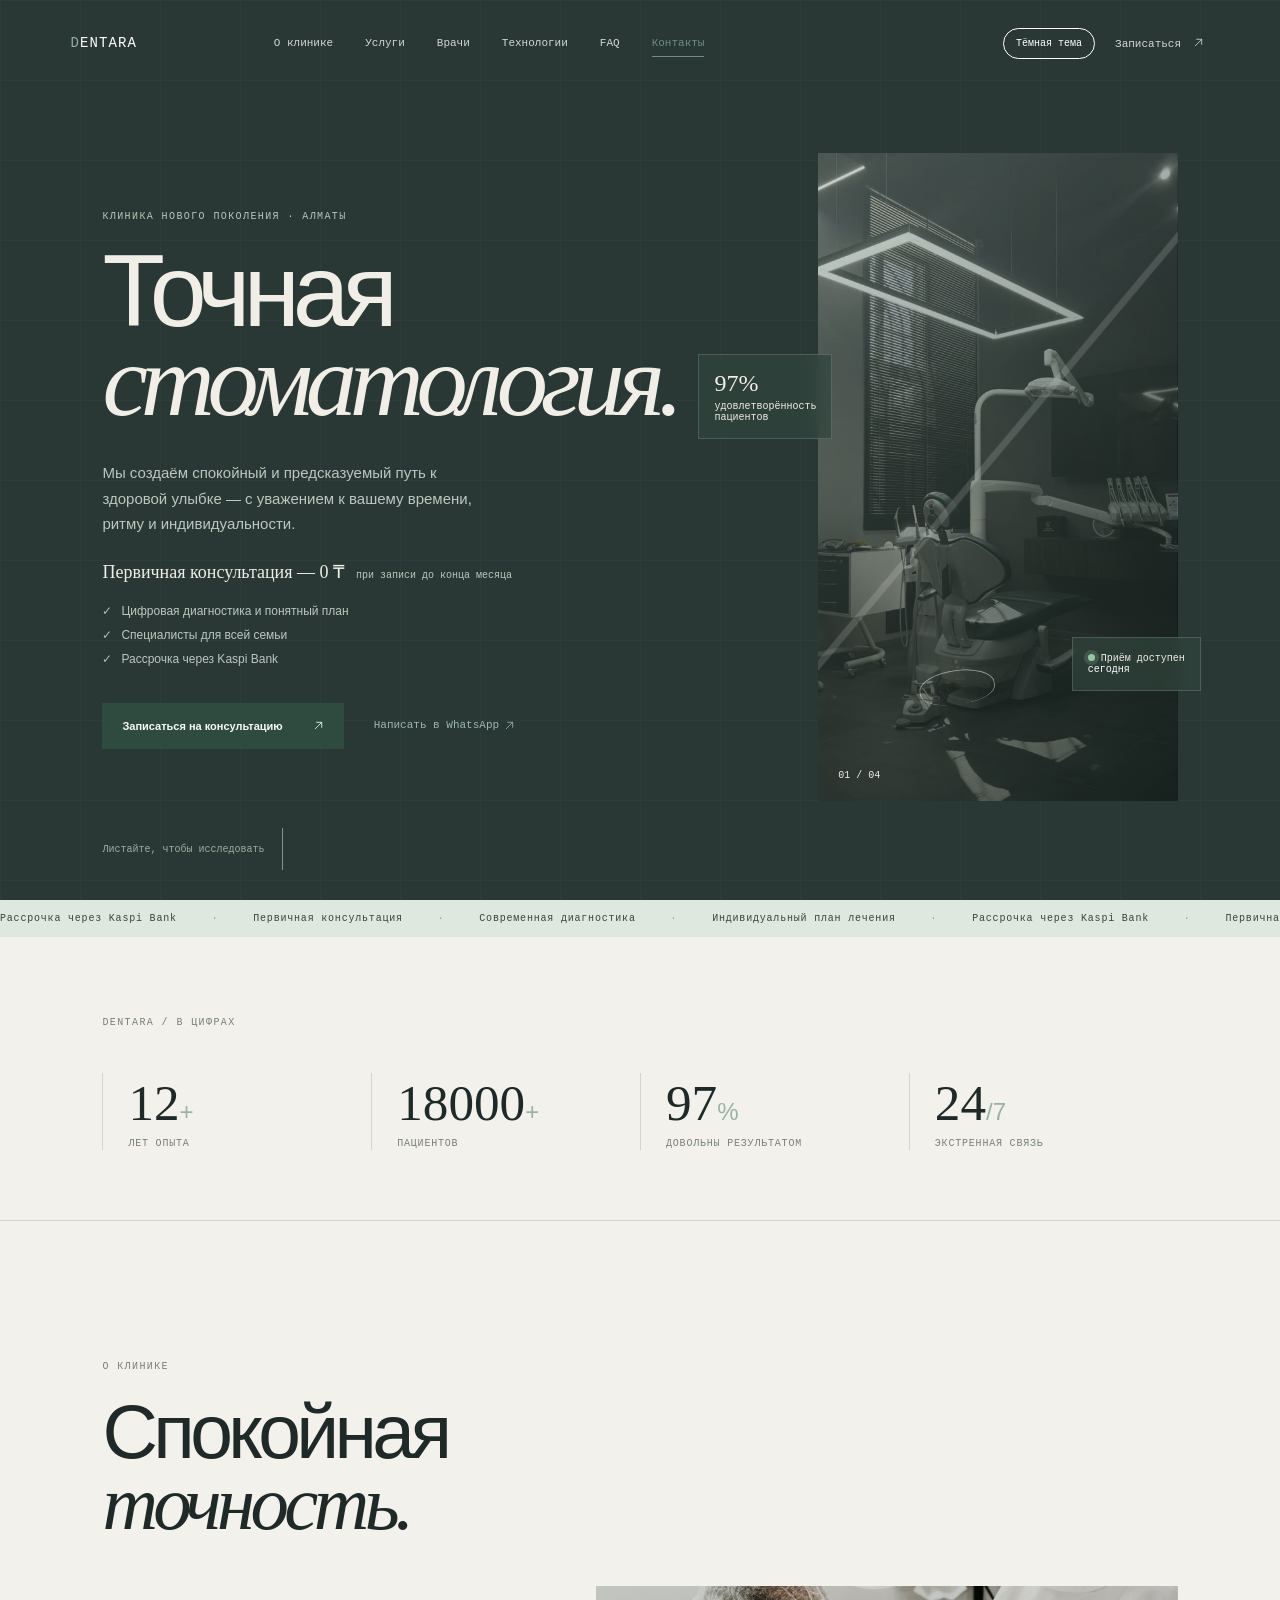
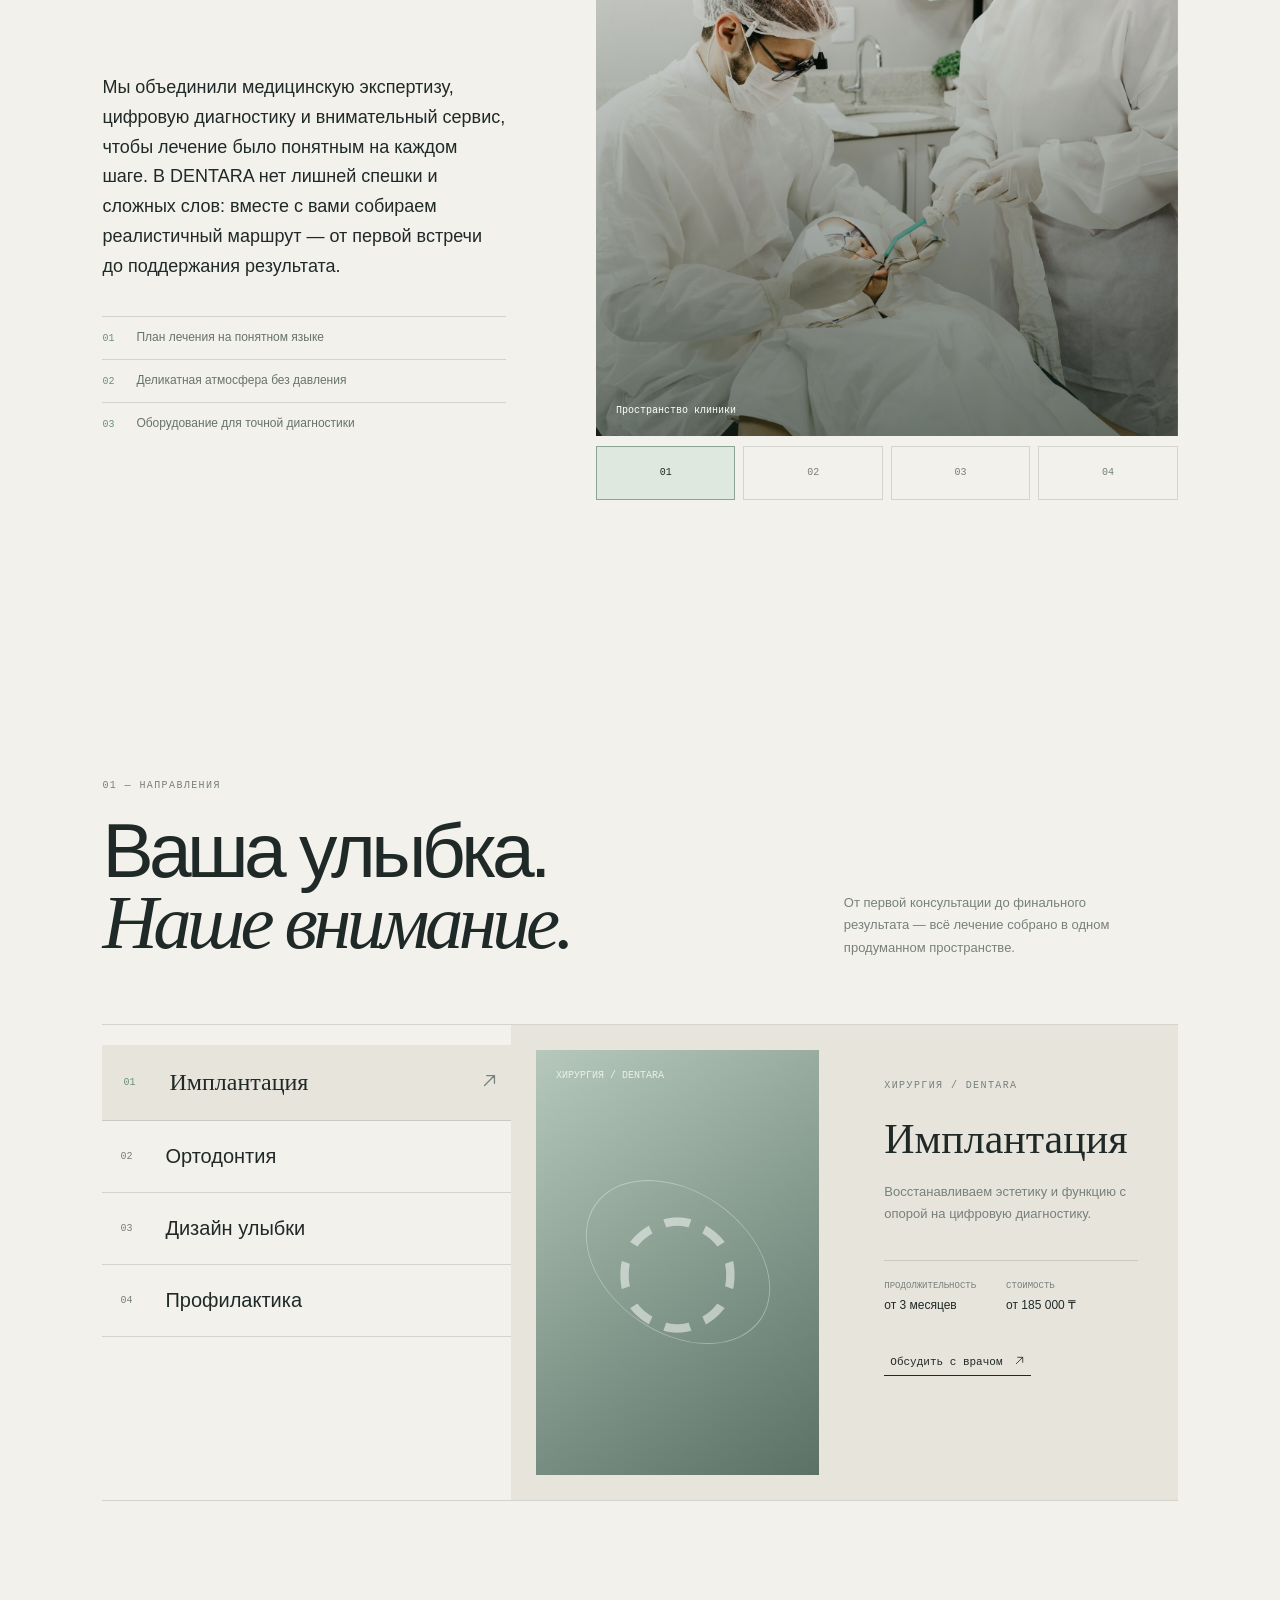
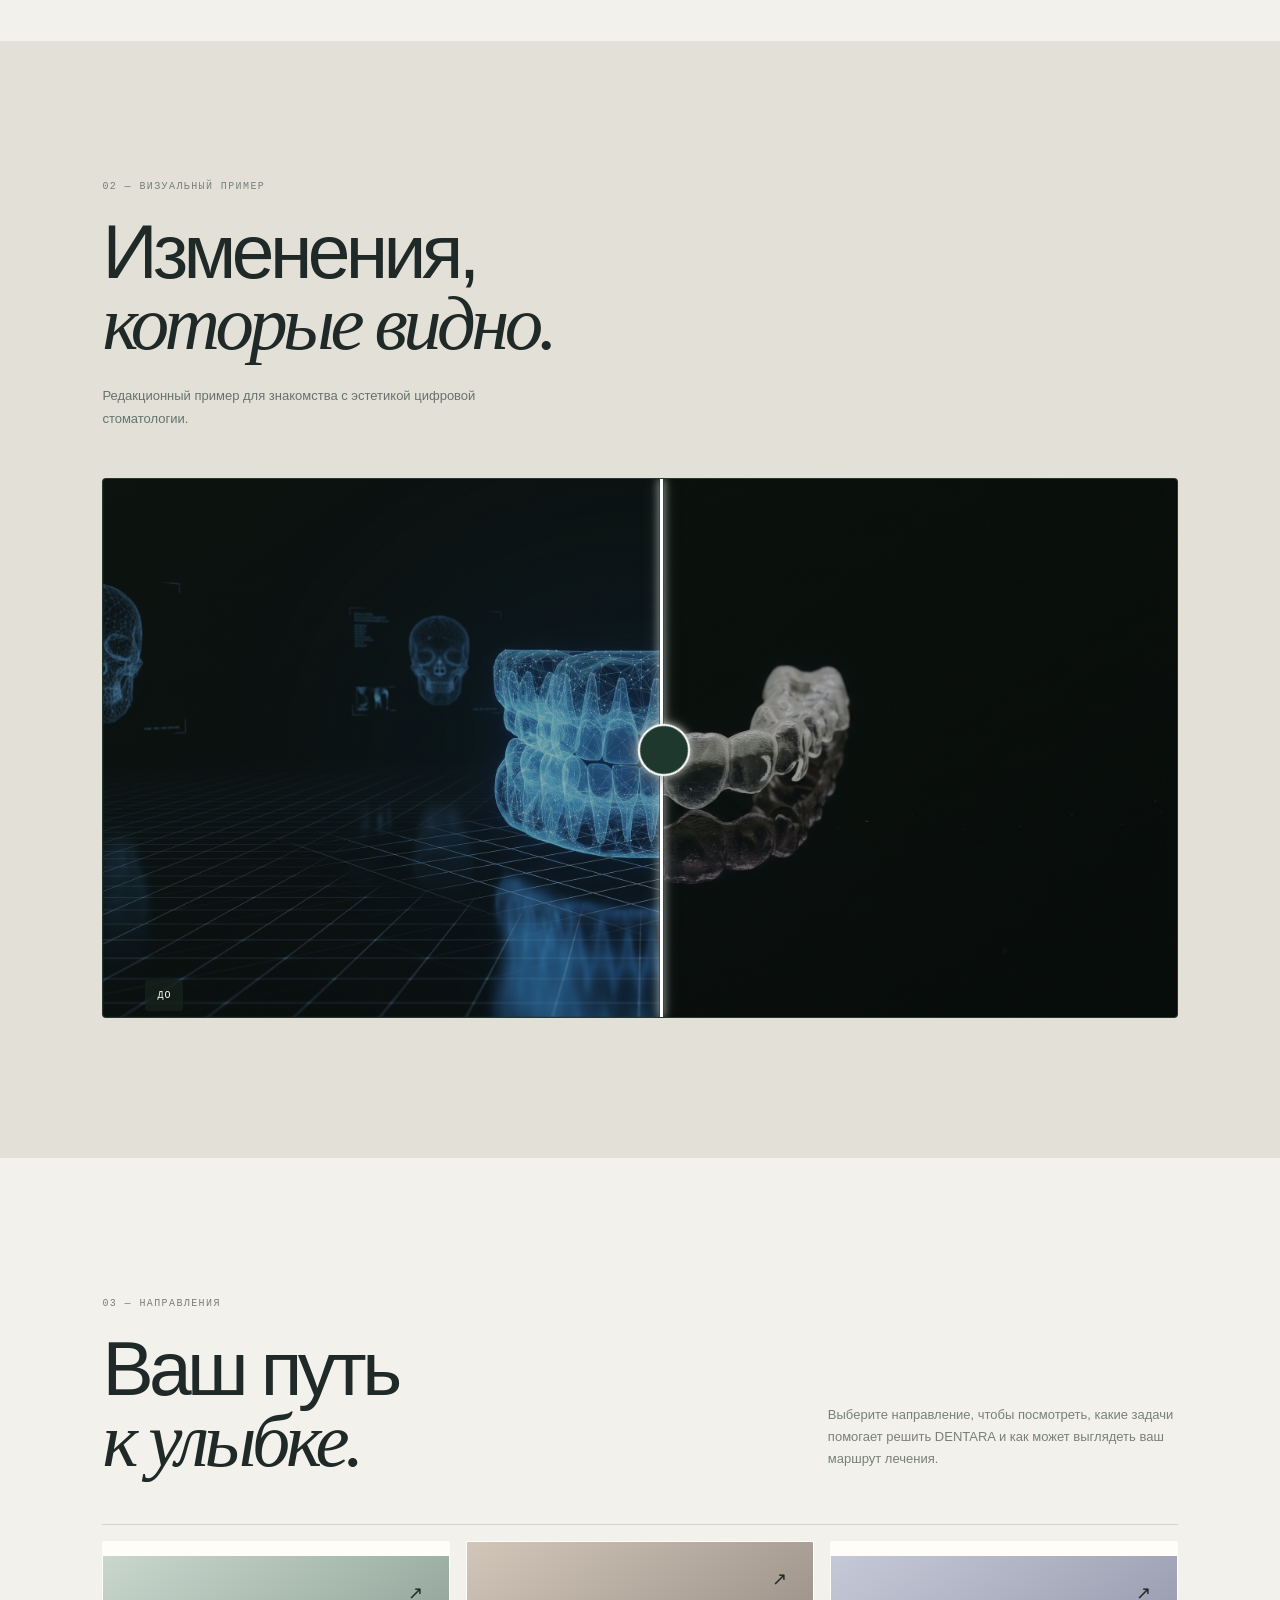
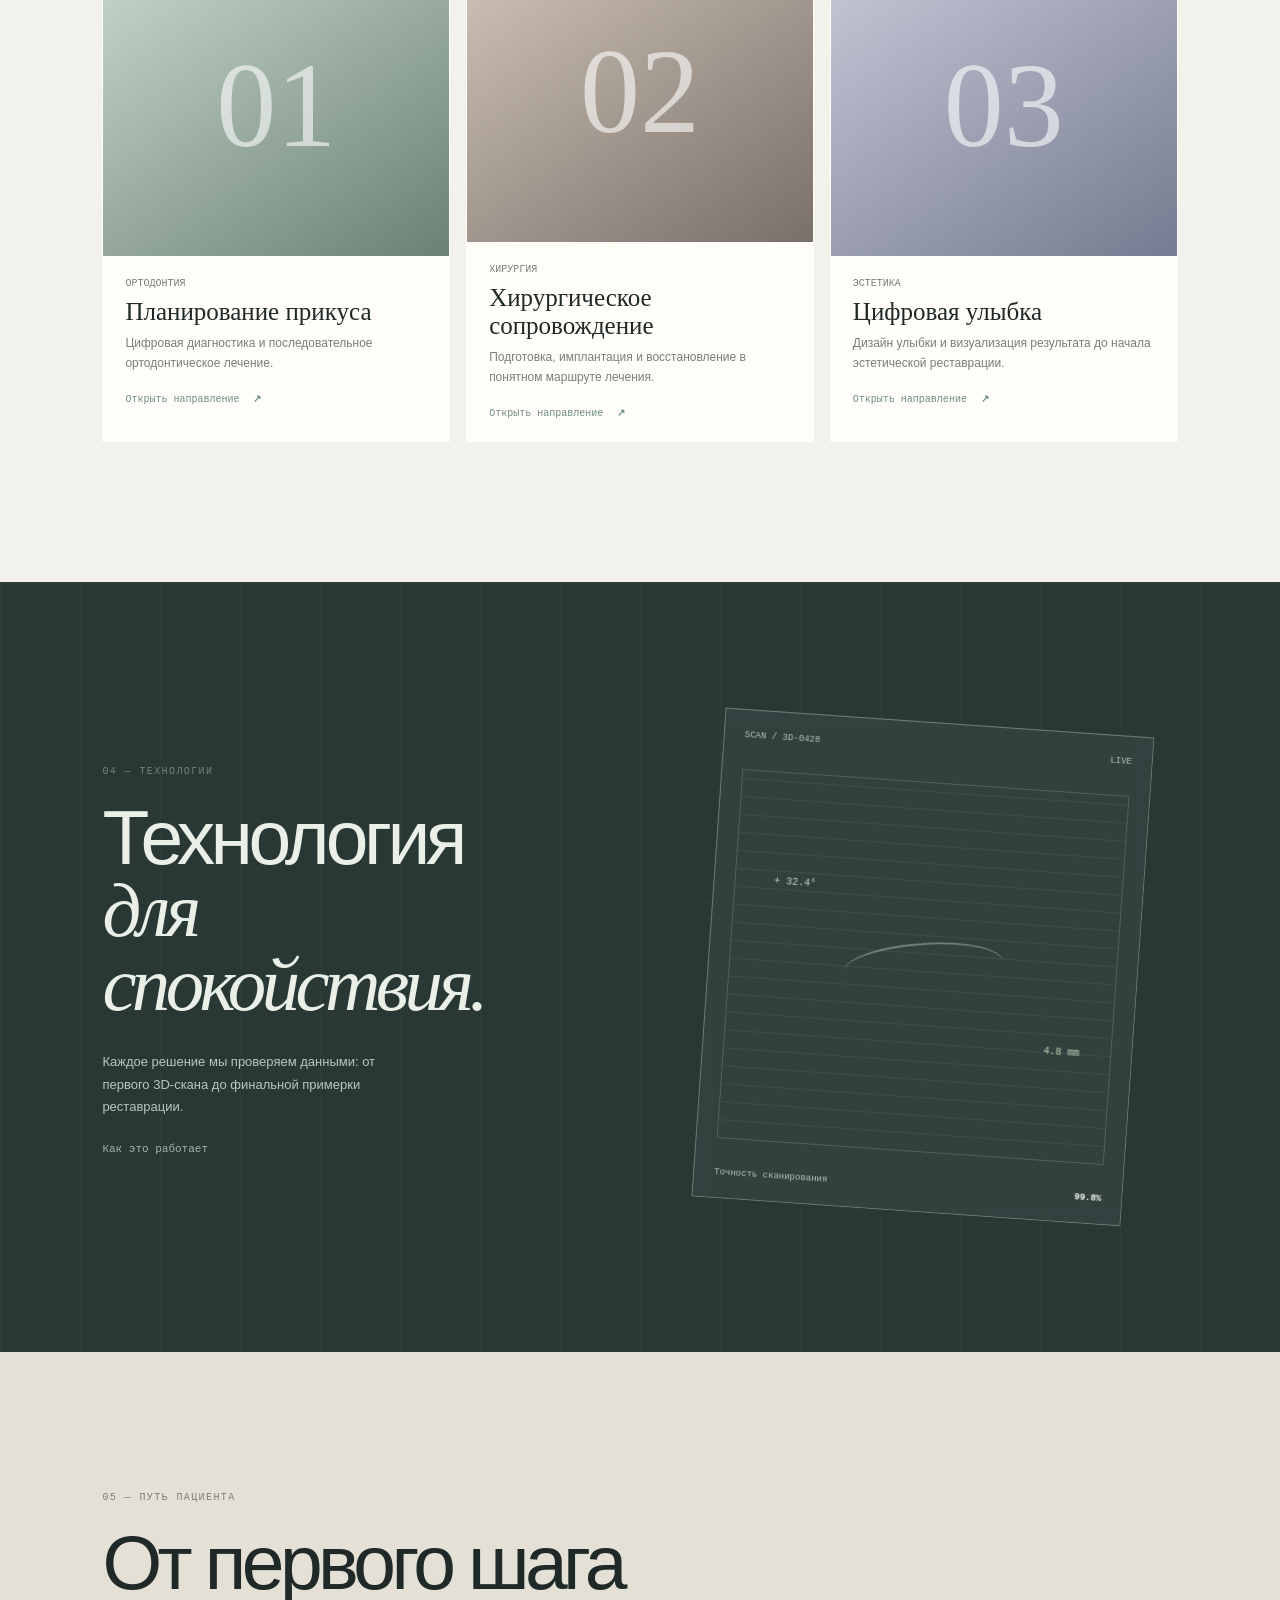
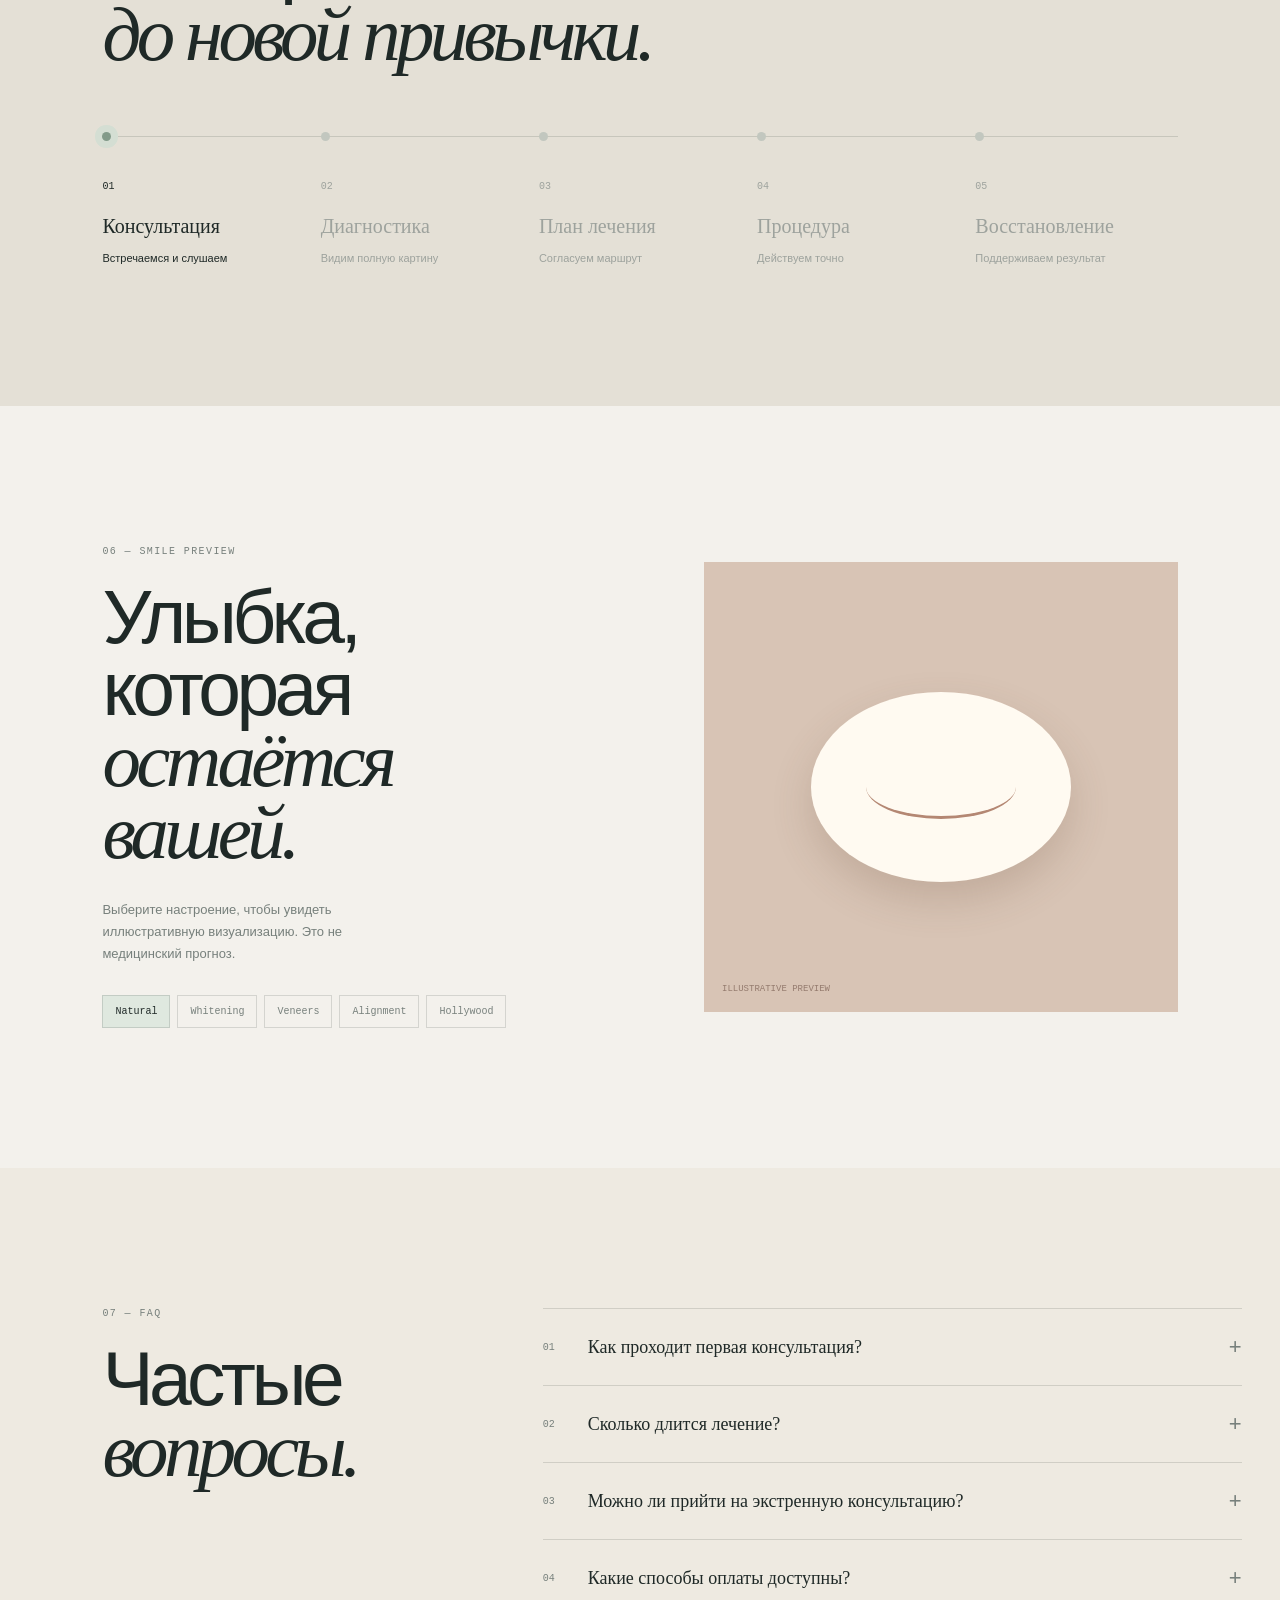
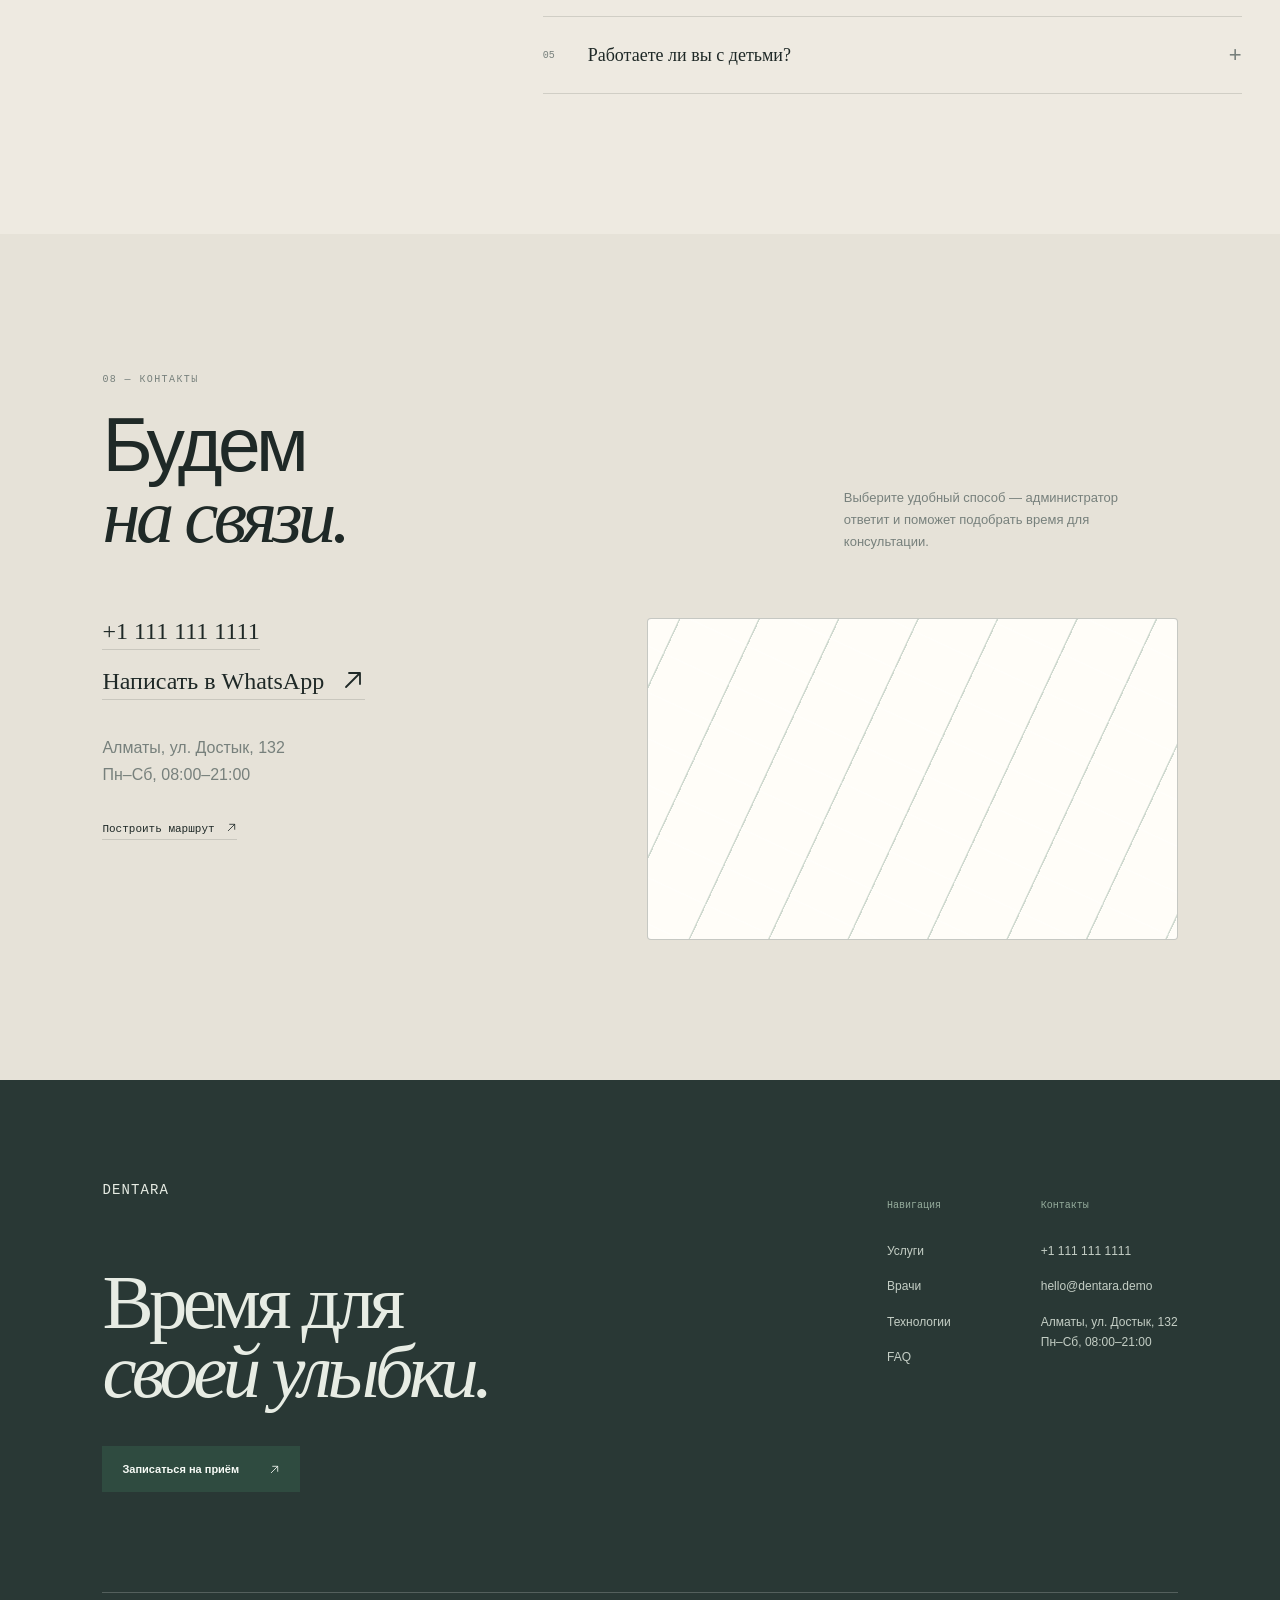
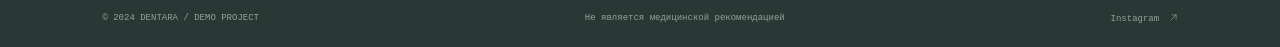
==== commit dcb03338: "Update DENTARA map and section 02 visuals" ====
--- a/index.html
+++ b/index.html
@@ -3,24 +3,17 @@
 <aside class="mobile-menu"><div class="mobile-head"><span class="brand">DENTARA</span><button class="close-menu">×</button></div><nav><a href="#about">О клинике <b><svg class="icon-arrow" aria-hidden="true" viewBox="0 0 24 24" focusable="false"><path d="M5 19 19 5M8 5h11v11"/></svg></b></a><a href="#services">Услуги <b><svg class="icon-arrow" aria-hidden="true" viewBox="0 0 24 24" focusable="false"><path d="M5 19 19 5M8 5h11v11"/></svg></b></a><a href="#doctors">Врачи <b><svg class="icon-arrow" aria-hidden="true" viewBox="0 0 24 24" focusable="false"><path d="M5 19 19 5M8 5h11v11"/></svg></b></a><a href="#technology">Технологии <b><svg class="icon-arrow" aria-hidden="true" viewBox="0 0 24 24" focusable="false"><path d="M5 19 19 5M8 5h11v11"/></svg></b></a><a href="#journey">Путь пациента <b><svg class="icon-arrow" aria-hidden="true" viewBox="0 0 24 24" focusable="false"><path d="M5 19 19 5M8 5h11v11"/></svg></b></a><a href="#faq">FAQ <b><svg class="icon-arrow" aria-hidden="true" viewBox="0 0 24 24" focusable="false"><path d="M5 19 19 5M8 5h11v11"/></svg></b></a><a href="#contacts">Контакты <b><svg class="icon-arrow" aria-hidden="true" viewBox="0 0 24 24" focusable="false"><path d="M5 19 19 5M8 5h11v11"/></svg></b></a></nav><button class="btn" data-book>Записаться на приём <svg class="icon-arrow" aria-hidden="true" viewBox="0 0 24 24" focusable="false"><path d="M5 19 19 5M8 5h11v11"/></svg></button></aside>
 <main id="top"><section class="hero"><div class="grid"></div><div class="hero-copy reveal"><p class="eyebrow">Клиника нового поколения <span>·</span> Алматы</p><h1>Точная<br><em>стоматология.</em></h1><p>Мы создаём спокойный и предсказуемый путь к здоровой улыбке — с уважением к вашему времени, ритму и индивидуальности.</p><div class="offer"><b>Первичная консультация — 0 ₸</b><span>при записи до конца месяца</span></div><ul class="hero-benefits"><li>Цифровая диагностика и понятный план</li><li>Специалисты для всей семьи</li><li>Рассрочка через Kaspi Bank</li></ul><div class="actions"><button class="btn" data-book>Записаться на консультацию <svg class="icon-arrow" aria-hidden="true" viewBox="0 0 24 24" focusable="false"><path d="M5 19 19 5M8 5h11v11"/></svg></button><a href="https://wa.me/111111111111" class="text-link">Написать в WhatsApp <svg class="icon-arrow" aria-hidden="true" viewBox="0 0 24 24" focusable="false"><path d="M5 19 19 5M8 5h11v11"/></svg></a></div></div><div class="hero-art"><div class="portrait"><span class="portrait-mark" aria-hidden="true"></span><small>01 / 04</small></div><div class="float stat"><b>97%</b>удовлетворённость<br>пациентов</div><div class="float available"><span class="status-dot" aria-hidden="true"></span> Приём доступен<br><b>сегодня</b></div></div><div class="scroll">Листайте, чтобы исследовать <i></i></div></section><div class="marquee"><div>Рассрочка через Kaspi Bank <i>·</i> Первичная консультация <i>·</i> Современная диагностика <i>·</i> Индивидуальный план лечения <i>·</i> Рассрочка через Kaspi Bank <i>·</i> Первичная консультация <i>·</i></div></div>
 <section class="metrics"><p class="label">DENTARA / В ЦИФРАХ</p><div class="metric-grid"> <div><b data-count="12">0<small>+</small></b><span>лет опыта</span></div><div><b data-count="18000">0<small>+</small></b><span>пациентов</span></div><div><b data-count="97">0<small>%</small></b><span>довольны результатом</span></div><div><b data-count="24">0<small>/7</small></b><span>экстренная связь</span></div></div></section>
-<section id="about" class="section about"><div class="section-head"><div><p class="eyebrow">О клинике</p><h2>Спокойная<br><em>точность.</em></h2></div><p>Мы объединили медицинскую экспертизу, цифровую диагностику и внимательный сервис, чтобы лечение было понятным на каждом шаге.</p></div><div class="about-grid"><div class="about-copy"><p>В DENTARA нет лишней спешки и сложных слов. Врач сначала слушает, затем показывает полную картину и вместе с вами собирает реалистичный маршрут — от первой встречи до поддержания результата.</p><div class="about-points"><span><b>01</b>План лечения на понятном языке</span><span><b>02</b>Деликатная атмосфера без давления</span><span><b>03</b>Оборудование для точной диагностики</span></div></div><div class="gallery"><div class="gallery-main" data-gallery-main><span>Пространство клиники</span></div><div class="gallery-thumbs"><button class="active" data-gallery="0">01</button><button data-gallery="1">02</button><button data-gallery="2">03</button><button data-gallery="3">04</button></div></div></div></section>
+<section id="about" class="section about"><div class="section-head"><div><p class="eyebrow">О клинике</p><h2>Спокойная<br><em>точность.</em></h2></div></div><div class="about-grid"><div class="about-copy"><p>Мы объединили медицинскую экспертизу, цифровую диагностику и внимательный сервис, чтобы лечение было понятным на каждом шаге. В DENTARA нет лишней спешки и сложных слов: вместе с вами собираем реалистичный маршрут — от первой встречи до поддержания результата.</p><div class="about-points"><span><b>01</b>План лечения на понятном языке</span><span><b>02</b>Деликатная атмосфера без давления</span><span><b>03</b>Оборудование для точной диагностики</span></div></div><div class="gallery"><div class="gallery-main" data-gallery-main><span>Пространство клиники</span></div><div class="gallery-thumbs"><button class="active" data-gallery="0">01</button><button data-gallery="1">02</button><button data-gallery="2">03</button><button data-gallery="3">04</button></div></div></div></section>
 <section id="services" class="section"><div class="section-head"><div><p class="eyebrow">01 — Направления</p><h2>Ваша улыбка.<br><em>Наше внимание.</em></h2></div><p>От первой консультации до финального результата — всё лечение собрано в одном продуманном пространстве.</p></div><div class="services"><div class="service-list"></div><div class="service-detail"><div class="service-visual"><span>ХИРУРГИЯ / DENTARA</span><b>◌</b></div><div class="detail-copy"><p class="eyebrow">Хирургия / DENTARA</p><h3>Имплантация</h3><p>Восстанавливаем эстетику и функцию с опорой на цифровую диагностику.</p><div class="meta"><span><small>Продолжительность</small>от 3 месяцев</span><span><small>Стоимость</small>от 185 000 ₸</span></div><button class="arrow" data-book>Обсудить с врачом <svg class="icon-arrow" aria-hidden="true" viewBox="0 0 24 24" focusable="false"><path d="M5 19 19 5M8 5h11v11"/></svg></button></div></div></div></section>
-<section class="section case"><div class="section-head"><div><p class="eyebrow">02 — Визуальный пример</p><h2>Изменения,<br><em>которые видно.</em></h2></div><p>Фиктивный демонстрационный пример. Реальный план лечения всегда начинается с консультации.</p></div><div class="compare"><div class="after"><img src="assets/after-demo.svg" alt="Фиктивный демонстрационный визуал после" loading="lazy"><strong>ПОСЛЕ / DEMO</strong></div><div class="before"><img src="assets/before-demo.svg" alt="Фиктивный демонстрационный визуал до" loading="lazy"><strong>ДО / DEMO</strong></div><input type="range" min="0" max="100" value="52"><i class="handle" aria-hidden="true"></i></div></section>
-<section id="doctors" class="section doctors"><div class="section-head"><div><p class="eyebrow">03 — Команда</p><h2>Команда<br><em>DENTARA.</em></h2></div><p>Профили специалистов появятся здесь после отдельной проверки источников и материалов.</p></div><div class="doctor-grid"></div></section>
+<section class="section case"><div class="section-head"><div><p class="eyebrow">02 — Визуальный пример</p><h2>Изменения,<br><em>которые видно.</em></h2><p class="section-support">Редакционный пример для знакомства с эстетикой цифровой стоматологии.</p></div></div><div class="compare"><div class="after"><div class="compare-media" role="img" aria-label="Изображение после лечения"></div><strong>ПОСЛЕ</strong></div><div class="before"><div class="compare-media" role="img" aria-label="Изображение до лечения"></div><strong>ДО</strong></div><input type="range" min="0" max="100" value="52" aria-label="Сравнить изображения до и после"><i class="handle" aria-hidden="true"></i></div></section>
+<section id="doctors" class="section doctors"><div class="section-head"><div><p class="eyebrow">03 — Направления</p><h2>Ваш путь<br><em>к улыбке.</em></h2></div><p>Выберите направление, чтобы посмотреть, какие задачи помогает решить DENTARA и как может выглядеть ваш маршрут лечения.</p></div><div class="doctor-grid"></div></section>
 <section id="technology" class="tech"><div class="grid"></div><div class="tech-copy"><p class="eyebrow">04 — Технологии</p><h2>Технология<br><em>для спокойствия.</em></h2><p>Каждое решение мы проверяем данными: от первого 3D-скана до финальной примерки реставрации.</p><a href="#journey" class="text-link">Как это работает </a></div><div class="console"><div>SCAN / 3D-0428 <span>LIVE</span></div><div class="scan"><span class="scan-mark" aria-hidden="true"></span><i>+ 32.4°</i><b>4.8 mm</b></div><div>Точность сканирования <strong>99.8%</strong></div></div></section>
 <section id="journey" class="section journey"><div class="section-head"><div><p class="eyebrow">05 — Путь пациента</p><h2>От первого шага<br><em>до новой привычки.</em></h2></div></div><div class="journey-grid"></div></section>
 <section class="section smile"><div><p class="eyebrow">06 — Smile preview</p><h2>Улыбка, которая<br><em>остаётся вашей.</em></h2><p>Выберите настроение, чтобы увидеть иллюстративную визуализацию. Это не медицинский прогноз.</p><div class="tabs"></div></div><div class="smile-preview"><span class="smile-mark" aria-hidden="true"></span><small>ILLUSTRATIVE PREVIEW</small></div></section>
 <section id="faq" class="section faq"><div><p class="eyebrow">07 — FAQ</p><h2>Частые<br><em>вопросы.</em></h2></div><div class="faq-list"></div></section><section id="contacts" class="section contacts"><div class="section-head"><div><p class="eyebrow">08 — Контакты</p><h2>Будем<br><em>на связи.</em></h2></div><p>Выберите удобный способ — администратор ответит и поможет подобрать время для консультации.</p></div><div class="contact-grid"><div class="contact-info"><a href="tel:+111111111111">+1 111 111 1111</a><a href="https://wa.me/111111111111">Написать в WhatsApp <svg class="icon-arrow" aria-hidden="true" viewBox="0 0 24 24" focusable="false"><path d="M5 19 19 5M8 5h11v11"/></svg></a><p>Алматы, ул. Достык, 132<br>Пн–Сб, 08:00–21:00</p><a class="route" href="https://www.google.com/maps/search/?api=1&query=Almaty+Dostyk+132" target="_blank">Построить маршрут <svg class="icon-arrow" aria-hidden="true" viewBox="0 0 24 24" focusable="false"><path d="M5 19 19 5M8 5h11v11"/></svg></a></div><div class="map-card"><iframe title="Карта расположения DENTARA" loading="lazy" referrerpolicy="no-referrer-when-downgrade" src="https://www.google.com/maps?q=43.2389,76.8897&amp;z=16&amp;output=embed"></iframe></div></div></section></main>
 <footer><div class="footer-top"><div><span class="brand">DENTARA</span><h2>Время для<br><em>своей улыбки.</em></h2><button class="btn" data-book>Записаться на приём <svg class="icon-arrow" aria-hidden="true" viewBox="0 0 24 24" focusable="false"><path d="M5 19 19 5M8 5h11v11"/></svg></button></div><div class="footer-links"><div><small>Навигация</small><a href="#services">Услуги</a><a href="#doctors">Врачи</a><a href="#technology">Технологии</a><a href="#faq">FAQ</a></div><div><small>Контакты</small><a href="tel:+111111111111">+1 111 111 1111</a><a href="mailto:hello@dentara.demo">hello@dentara.demo</a><p>Алматы, ул. Достык, 132<br>Пн–Сб, 08:00–21:00</p></div></div></div><div class="footer-bottom">© 2024 DENTARA / DEMO PROJECT <span>Не является медицинской рекомендацией</span><span>Instagram <svg class="icon-arrow" aria-hidden="true" viewBox="0 0 24 24" focusable="false"><path d="M5 19 19 5M8 5h11v11"/></svg></span></div></footer>
-<div class="modal-layer" id="doctor-modal"><div class="modal doctor-modal"><button class="x">×</button><div class="modal-avatar"></div><p class="eyebrow"></p><h2></h2><p class="bio"></p><div class="facts"><span><small>Опыт</small></span><span><small>Языки</small>Русский · English</span></div><button class="btn" data-book>Записаться к врачу <svg class="icon-arrow" aria-hidden="true" viewBox="0 0 24 24" focusable="false"><path d="M5 19 19 5M8 5h11v11"/></svg></button></div></div>
-<div class="modal-layer" id="booking-modal"><div class="modal booking"><button class="x">×</button><div class="booking-top"><span class="eyebrow">Запись на приём</span><b><em>01</em> / 03</b></div><div class="booking-body"></div><button class="back">← Назад</button></div></div><div class="toast"></div><script src="script.js?v=31b51ff"></script></body></html>
+<div class="modal-layer" id="doctor-modal"><div class="modal doctor-modal" role="dialog" aria-modal="true" aria-labelledby="direction-title"><button class="x" type="button" aria-label="Закрыть">×</button><div class="modal-avatar" aria-hidden="true"></div><p class="eyebrow"></p><h2 id="direction-title"></h2><p class="bio"></p><div class="facts"><span><small>Фокус направления</small></span><span><small>Формат</small>Индивидуальный план</span></div><button class="btn" data-book>Обсудить направление <svg class="icon-arrow" aria-hidden="true" viewBox="0 0 24 24" focusable="false"><path d="M5 19 19 5M8 5h11v11"/></svg></button></div></div>
+<div class="modal-layer" id="booking-modal"><div class="modal booking"><button class="x" type="button" aria-label="Закрыть">×</button><div class="booking-top"><span class="eyebrow">Запись на приём</span><b><em>01</em> / 03</b></div><div class="booking-body"></div><button class="back" type="button">← Назад</button></div></div><div class="toast"></div><script src="script.js?v=31b51ff"></script></body></html>
 
 
 
-
-
-
-
-
-
-
--- a/styles.css
+++ b/styles.css
@@ -1,4 +1,4 @@
-:root{--ink:#1f2927;--muted:#77807c;--paper:#f3f1ec;--line:#1f292725;--dark:#293835;--sage:#9eb7aa;--serif:'Playfair Display',serif;--sans:Manrope,sans-serif;--mono:'DM Mono',monospace}*{box-sizing:border-box}html{scroll-behavior:smooth}body{margin:0;background:var(--paper);color:var(--ink);font-family:var(--sans)}a{text-decoration:none;color:inherit}button{font:inherit;border:0;background:none;cursor:pointer;color:inherit}.brand{font:14px var(--mono);letter-spacing:.08em}.brand:first-letter{color:#94ad9f}.nav{height:86px;position:fixed;z-index:10;top:0;width:100%;padding:0 5.5vw;display:flex;align-items:center;justify-content:space-between;color:#fff;transition:.4s}.nav.scrolled{height:66px;background:#f3f1ecee;color:var(--ink);backdrop-filter:blur(16px);box-shadow:0 1px 0 var(--line)}.nav nav{display:flex;gap:32px;margin-left:12%}.nav nav a,.nav-cta{font:11px var(--mono);opacity:.8}.hamb{display:none}.mobile-menu{display:none}.hero{min-height:100vh;padding:140px 8vw 80px;background:var(--dark);color:#f1eee7;position:relative;overflow:hidden;display:flex;align-items:center}.grid{position:absolute;inset:0;background:linear-gradient(#ffffff12 1px,transparent 1px),linear-gradient(90deg,#ffffff12 1px,transparent 1px);background-size:80px 80px;opacity:.4}.hero-copy{z-index:1;position:relative;width:53%}.eyebrow{font:10px var(--mono);letter-spacing:.14em;text-transform:uppercase;color:var(--muted);margin:0 0 24px}.hero .eyebrow{color:#b7c7bb}.hero h1{font-size:clamp(66px,8vw,128px);line-height:.87;letter-spacing:-.07em;font-weight:500;margin:0 0 35px}.hero em,h2 em,h3{font-family:var(--serif);font-weight:500}.hero-copy>p:not(.eyebrow){max-width:390px;font-size:14px;line-height:1.7;color:#bcc7be}.actions{display:flex;align-items:center;gap:30px;margin-top:32px}.btn{display:inline-flex;gap:25px;align-items:center;background:#d7e0d5;color:var(--ink);padding:17px 20px;font-size:11px;font-weight:600;transition:.25s}.btn:hover{background:#fff;transform:translateY(-2px)}.text-link{font:11px var(--mono);color:#9eb7aa}.hero-art{position:absolute;right:8vw;top:17%;width:36vw;height:72vh;min-height:480px}.portrait{position:absolute;right:0;width:78%;height:100%;background:linear-gradient(145deg,#899c91,#25332f 60%,#14201d);overflow:hidden}.portrait:before{content:'';position:absolute;inset:0;background:radial-gradient(ellipse at 51% 29%,#dac7b6 0 10%,transparent 10.5%),radial-gradient(ellipse at 49% 28%,#252c29 0 18%,transparent 18.5%),linear-gradient(130deg,transparent 47%,#ffffff25 47.2% 48%,transparent 48.2%)}.portrait span{position:absolute;bottom:15%;left:28%;font:210px var(--serif);color:#ffffff1e}.portrait small{position:absolute;bottom:20px;left:20px;font:10px var(--mono)}.float{position:absolute;background:#32453eaa;border:1px solid #ffffff27;padding:15px;font:10px var(--mono);backdrop-filter:blur(8px)}.float b{display:block;font:24px var(--serif);margin-bottom:4px}.stat{top:31%;left:-4%}.available{right:-5%;bottom:17%}.available b{font:inherit;display:inline;color:#fff}.scroll{position:absolute;bottom:30px;left:8vw;font:10px var(--mono);color:#9caea1;display:flex;gap:18px;align-items:center}.scroll i{height:42px;width:1px;background:#839287}.metrics{padding:70px 8vw;border-bottom:1px solid var(--line)}.label{font:10px var(--mono);letter-spacing:.14em;color:var(--muted);margin-bottom:45px}.metric-grid{display:grid;grid-template-columns:repeat(4,1fr)}.metric-grid>div{border-left:1px solid var(--line);padding-left:25px}.metric-grid b{font:500 clamp(42px,4vw,64px) var(--serif);display:block}.metric-grid b small{font:24px var(--sans);color:#99b2a3}.metric-grid span{font:10px var(--mono);letter-spacing:.08em;color:var(--muted);text-transform:uppercase}.section{padding:140px 8vw}.section-head{display:flex;justify-content:space-between;align-items:end;margin-bottom:65px}.section h2{font:500 clamp(50px,6vw,88px) var(--sans);line-height:.93;letter-spacing:-.06em;margin:0}.section-head>p{max-width:280px;color:var(--muted);font-size:13px;line-height:1.7;margin:0 5% 0 0}.services{display:grid;grid-template-columns:38% 62%;border-top:1px solid var(--line);border-bottom:1px solid var(--line)}.service-list{padding-top:20px}.service-item{display:grid;grid-template-columns:45px 1fr 20px;width:100%;padding:24px 18px;border-bottom:1px solid var(--line);text-align:left;align-items:center}.service-item.active{background:#e7e4db}.service-item span,.service-item i{font:10px var(--mono);color:var(--muted);font-style:normal}.service-item b{font-size:20px;font-weight:500}.service-item.active b{font:500 24px var(--serif)}.service-item i{opacity:0;font-size:17px}.service-item.active i{opacity:1}.service-detail{background:#e7e4db;display:grid;grid-template-columns:1fr 1fr}.service-visual{margin:25px;background:linear-gradient(145deg,#b5c8bb,#5b7166);min-height:425px;display:grid;place-items:center;position:relative;overflow:hidden}.service-visual:after{content:'';position:absolute;width:200px;height:200px;border:1px solid #ffffff55;border-radius:50%;transform:rotate(35deg) scaleY(.7)}.service-visual span{position:absolute;top:20px;left:20px;color:#e9f0e9;font:10px var(--mono)}.service-visual b{font:150px var(--serif);color:#ffffff82;z-index:1}.detail-copy{padding:55px 40px}.detail-copy h3{font-size:42px;margin:0 0 18px}.detail-copy>p:not(.eyebrow){font-size:13px;line-height:1.7;color:var(--muted)}.meta{display:flex;gap:30px;border-top:1px solid var(--line);padding-top:20px;margin-top:35px;font-size:12px}.meta small,.facts small{display:block;color:var(--muted);font:9px var(--mono);margin-bottom:7px;text-transform:uppercase}.arrow{margin-top:42px;border-bottom:1px solid;font:11px var(--mono);padding-bottom:7px}.case{background:#e3e0d7}.compare{height:540px;position:relative;overflow:hidden;background:#b8a497}.before,.after{position:absolute;inset:0;display:flex;align-items:end;padding:24px;color:#fff;font:10px var(--mono)}.after{background:linear-gradient(145deg,#c3d3c5,#71877b)}.before{background:linear-gradient(145deg,#b79f91,#735f54);clip-path:inset(0 48% 0 0)}.compare span{position:absolute;inset:0;display:grid;place-items:center;font:220px var(--serif);color:#ffffff50}.compare input{position:absolute;inset:0;width:100%;height:100%;opacity:0;z-index:2;cursor:ew-resize}.handle{position:absolute;z-index:1;top:0;bottom:0;left:52%;border-left:1px solid #fff;color:var(--ink);font:18px sans-serif;font-style:normal}.handle:after{content:'';position:absolute;top:50%;left:-24px;width:48px;height:48px;border-radius:50%;background:#f4f1ec;display:grid;place-items:center}.handle{display:flex;align-items:center;justify-content:center}.doctor-grid{display:grid;grid-template-columns:repeat(3,1fr);gap:22px}.doctor-card{text-align:left}.doctor-avatar{height:420px;display:grid;place-items:center;position:relative;overflow:hidden}.doctor-avatar span{font:120px var(--serif);color:#fff9;transition:.4s}.doctor-card:hover .doctor-avatar span{transform:scale(1.08)}.doctor-avatar i{position:absolute;right:18px;top:18px;font-style:normal;font-size:18px}.doctor-info{padding:18px 0}.doctor-info small{font:10px var(--mono);color:var(--muted)}.doctor-info h3{font-size:25px;margin:8px 0}.doctor-info p{font-size:11px;color:var(--muted);margin:0}.tech{min-height:700px;background:var(--dark);color:#eaf0e8;position:relative;padding:140px 8vw;display:flex;align-items:center;gap:12vw;overflow:hidden}.tech-copy{position:relative;z-index:1;width:42%}.tech h2{font:500 clamp(50px,6vw,86px) var(--sans);line-height:.94;letter-spacing:-.06em;margin:0 0 30px}.tech-copy>p:not(.eyebrow){color:#b9c6bc;font-size:13px;line-height:1.7;max-width:310px}.console{position:relative;z-index:1;width:430px;height:490px;border:1px solid #dceddc55;background:#dbe8dc0c;padding:20px;backdrop-filter:blur(10px);transform:rotate(4deg);font:9px var(--mono);color:#afc4b4;display:flex;flex-direction:column;justify-content:space-between}.console>div:first-child,.console>div:last-child{display:flex;justify-content:space-between}.console strong{color:#fff}.scan{height:370px;border:1px solid #dceddc2e;display:grid;place-items:center;position:relative;font:180px var(--serif);color:#d5ecd766;overflow:hidden}.scan:after{content:'';position:absolute;inset:0;background:repeating-linear-gradient(0deg,transparent 0 17px,#b4dcb928 18px);animation:scan 4s linear infinite}.scan i,.scan b{position:absolute;font:10px var(--mono);color:#bfdbbf}.scan i{top:28%;left:10%}.scan b{bottom:28%;right:8%}.journey{background:#e4e0d6}.journey-grid{display:grid;grid-template-columns:repeat(5,1fr);border-top:1px solid var(--line);padding-top:38px;gap:16px}.journey-step{position:relative;color:#9da29d}.journey-step:before{content:'';position:absolute;width:9px;height:9px;border-radius:50%;background:#c2c7bf;top:-43px}.journey-step.active{color:var(--ink)}.journey-step.active:before{background:#829a89;box-shadow:0 0 0 7px #d4ded3}.journey-step span{font:10px var(--mono)}.journey-step b{display:block;font:20px var(--serif);margin:22px 0 10px}.journey-step small{font-size:11px;line-height:1.5}.smile{display:grid;grid-template-columns:1fr 1fr;gap:10vw;align-items:center}.smile>div>p:not(.eyebrow){color:var(--muted);font-size:13px;line-height:1.7;max-width:310px;margin:30px 0}.tabs{display:flex;gap:7px;flex-wrap:wrap}.tabs button{padding:10px 12px;border:1px solid var(--line);font:10px var(--mono);color:var(--muted)}.tabs button.active{background:#dfe8df;color:var(--ink)}.smile-preview{height:450px;background:#d8c4b5;display:grid;place-items:center;position:relative;transition:.4s}.smile-preview:before{content:'';position:absolute;width:260px;height:190px;background:#fffaf1;border-radius:50%;box-shadow:0 18px 40px #6b493633}.smile-preview span{position:relative;font:180px var(--serif);color:#b48773}.smile-preview small{position:absolute;bottom:18px;left:18px;font:9px var(--mono);color:#947b6e}.faq{display:grid;grid-template-columns:35% 65%;gap:5vw;background:#eeeae1}.faq-list{border-top:1px solid var(--line)}.faq-item{border-bottom:1px solid var(--line)}.faq-q{width:100%;padding:25px 0;display:grid;grid-template-columns:45px 1fr 25px;text-align:left;align-items:center}.faq-q span,.faq-q i{font:10px var(--mono);color:var(--muted)}.faq-q b{font:18px var(--serif);font-weight:500}.faq-q i{text-align:right;font:22px sans-serif}.faq-a{padding:0 50px 20px 45px;color:var(--muted);font-size:12px;line-height:1.7}footer{background:var(--dark);color:#e7ece4;padding:100px 8vw 25px}.footer-top{display:flex;justify-content:space-between}.footer-top h2{font:500 clamp(55px,6vw,88px) var(--serif);line-height:.9;letter-spacing:-.06em;margin:70px 0 40px}.footer-links{display:flex;gap:90px;padding-top:20px}.footer-links div{display:flex;flex-direction:column;gap:15px}.footer-links small{font:10px var(--mono);color:#96ad9d;margin-bottom:15px}.footer-links a,.footer-links p{font-size:12px;color:#c4cec5;line-height:1.7;margin:0}.footer-bottom{border-top:1px solid #ffffff33;margin-top:100px;padding-top:20px;font:9px var(--mono);color:#91a399;display:flex;justify-content:space-between}.modal-layer{display:none;position:fixed;z-index:30;inset:0;background:#1d282d99;backdrop-filter:blur(8px);place-items:center;padding:20px}.modal-layer.open{display:grid}.modal{background:var(--paper);padding:40px;position:relative;max-width:520px;width:100%;box-shadow:0 25px 80px #0003}.x{position:absolute;right:20px;top:14px;font-size:28px;color:var(--muted)}.modal-avatar{height:180px;display:grid;place-items:center;font:85px var(--serif);color:#fff9;margin-bottom:30px}.doctor-modal h2,.booking h2{font:500 45px var(--serif);line-height:.95;margin:0 0 20px}.bio{font-size:13px;color:var(--muted);line-height:1.7}.facts{display:flex;gap:45px;padding:20px 0 30px;border-top:1px solid var(--line);font-size:12px;margin-top:25px}.booking{max-width:620px;min-height:530px}.booking-top{display:flex;justify-content:space-between;margin-bottom:55px}.booking-top b{font:24px var(--serif)}.booking-top em{font-style:normal;color:#789184}.choice-grid{display:grid;grid-template-columns:1fr 1fr;gap:10px;margin:35px 0}.choice-grid button{border:1px solid var(--line);padding:20px;text-align:left;font:14px var(--serif);display:flex;justify-content:space-between}.choice-grid button:hover{background:#e2eadf}.field{display:block;font:10px var(--mono);color:var(--muted);margin:22px 0}.field input{width:100%;display:block;border:0;border-bottom:1px solid var(--line);background:transparent;padding:11px 0;outline:0}.back{position:absolute;bottom:28px;left:40px;color:var(--muted);font:10px var(--mono)}.toast{position:fixed;z-index:40;bottom:25px;left:50%;transform:translateX(-50%);padding:15px 20px;background:var(--dark);color:#fff;font:11px var(--mono);display:none}.toast.show{display:block}@keyframes scan{to{transform:translateY(35px)}}@media(max-width:800px){.nav{height:70px;padding:0 7vw}.nav nav,.nav-cta{display:none}.hamb{display:flex;flex-direction:column;gap:6px}.hamb i{width:25px;height:1px;background:currentColor}.mobile-menu{position:fixed;z-index:20;inset:0;background:var(--dark);color:#fff;padding:25px 7vw;flex-direction:column}.mobile-menu.open{display:flex}.mobile-head{display:flex;justify-content:space-between}.close-menu{font-size:32px;color:#b5c4b8}.mobile-menu nav{margin:13vh 0 8vh}.mobile-menu nav a{display:flex;justify-content:space-between;font:42px var(--serif);padding:17px 0;border-bottom:1px solid #fff2}.mobile-menu nav b{font:14px var(--sans);color:#adc2b2}.hero{min-height:830px;padding:125px 7vw 70px;align-items:flex-start}.hero-copy{width:100%}.hero h1{font-size:19vw}.hero-art{top:auto;bottom:0;right:0;width:75vw;height:45vh;min-height:330px}.hero .actions{flex-direction:column;align-items:flex-start;gap:20px}.scroll{display:none}.metrics{padding:60px 7vw}.metric-grid{grid-template-columns:1fr 1fr;gap:35px 0}.metric-grid>div{padding-left:15px}.section{padding:90px 7vw}.section-head{display:block;margin-bottom:45px}.section-head>p{margin:28px 0 0}.section h2{font-size:54px}.services{display:block}.service-item{padding:19px 8px}.service-item b{font-size:18px}.service-detail{display:block}.service-visual{min-height:250px;margin:12px}.detail-copy{padding:30px 25px 40px}.compare{height:360px}.compare span{font-size:140px}.doctor-grid{grid-template-columns:1fr;gap:35px}.doctor-avatar{height:380px}.tech{display:block;padding:90px 7vw;min-height:850px}.tech-copy{width:100%}.console{width:100%;height:400px;margin-top:60px}.scan{height:280px}.journey-grid{display:block;border:0}.journey-step{border-left:1px solid var(--line);padding:0 0 40px 35px}.journey-step:before{left:-5px;top:0}.journey-step b{margin:10px 0}.smile{display:flex;flex-direction:column;gap:40px}.smile-preview{height:350px;width:100%}.faq{display:block}.faq-list{margin-top:45px}.footer-top{display:block}.footer-links{padding-top:75px;gap:35px}.footer-bottom{display:block;line-height:2.5}.footer-bottom span{display:block}.modal{padding:30px 24px}.booking{min-height:570px}.choice-grid{grid-template-columns:1fr}.back{left:24px}@media(prefers-reduced-motion:reduce){*,*:before,*:after{animation:none!important;transition:none!important;scroll-behavior:auto!important}}}
+:root{--ink:#1f2927;--muted:#77807c;--paper:#f3f1ec;--line:#1f292725;--dark:#293835;--sage:#9eb7aa;--serif:'Playfair Display',serif;--sans:Manrope,sans-serif;--mono:'DM Mono',monospace}*{box-sizing:border-box}html{scroll-behavior:smooth}body{margin:0;background:var(--paper);color:var(--ink);font-family:var(--sans)}a{text-decoration:none;color:inherit}button{font:inherit;border:0;background:none;cursor:pointer;color:inherit}.brand{font:14px var(--mono);letter-spacing:.08em}.brand:first-letter{color:#94ad9f}.nav{height:86px;position:fixed;z-index:10;top:0;width:100%;padding:0 5.5vw;display:flex;align-items:center;justify-content:space-between;color:#fff;transition:.4s}.nav.scrolled{height:66px;background:#f3f1ecee;color:var(--ink);backdrop-filter:blur(16px);box-shadow:0 1px 0 var(--line)}.nav nav{display:flex;gap:32px;margin-left:12%}.nav nav a,.nav-cta{font:11px var(--mono);opacity:.8}.hamb{display:none}.mobile-menu{display:none}.hero{min-height:100vh;padding:140px 8vw 80px;background:var(--hero-bg);color:var(--hero-text);position:relative;overflow:hidden;display:flex;align-items:center}.grid{position:absolute;inset:0;background:linear-gradient(var(--hero-grid) 1px,transparent 1px),linear-gradient(90deg,var(--hero-grid) 1px,transparent 1px);background-size:80px 80px;opacity:.4}.hero-copy{z-index:1;position:relative;width:53%}.eyebrow{font:10px var(--mono);letter-spacing:.14em;text-transform:uppercase;color:var(--muted);margin:0 0 24px}.hero .eyebrow{color:var(--hero-eyebrow)}.hero h1{font-size:clamp(66px,8vw,128px);line-height:.87;letter-spacing:-.07em;font-weight:500;margin:0 0 35px}.hero em,h2 em,h3{font-family:var(--serif);font-weight:500}.hero-copy>p:not(.eyebrow){max-width:390px;font-size:14px;line-height:1.7;color:var(--hero-muted)}.actions{display:flex;align-items:center;gap:30px;margin-top:32px}.btn{display:inline-flex;gap:25px;align-items:center;background:#d7e0d5;color:var(--ink);padding:17px 20px;font-size:11px;font-weight:600;transition:.25s}.btn:hover{background:#fff;transform:translateY(-2px)}.text-link{font:11px var(--mono);color:#9eb7aa}.hero-art{position:absolute;right:8vw;top:17%;width:36vw;height:72vh;min-height:480px}.portrait{position:absolute;right:0;width:78%;height:100%;background:linear-gradient(145deg,#899c91,#25332f 60%,#14201d);overflow:hidden}.portrait:before{content:'';position:absolute;inset:0;background:radial-gradient(ellipse at 51% 29%,#dac7b6 0 10%,transparent 10.5%),radial-gradient(ellipse at 49% 28%,#252c29 0 18%,transparent 18.5%),linear-gradient(130deg,transparent 47%,#ffffff25 47.2% 48%,transparent 48.2%)}.portrait span{position:absolute;bottom:15%;left:28%;font:210px var(--serif);color:#ffffff1e}.portrait small{position:absolute;bottom:20px;left:20px;font:10px var(--mono)}.float{position:absolute;background:#32453eaa;border:1px solid #ffffff27;padding:15px;font:10px var(--mono);backdrop-filter:blur(8px)}.float b{display:block;font:24px var(--serif);margin-bottom:4px}.stat{top:31%;left:-4%}.available{right:-5%;bottom:17%}.available b{font:inherit;display:inline;color:#fff}.scroll{position:absolute;bottom:30px;left:8vw;font:10px var(--mono);color:#9caea1;display:flex;gap:18px;align-items:center}.scroll i{height:42px;width:1px;background:#839287}.metrics{padding:70px 8vw;border-bottom:1px solid var(--line)}.label{font:10px var(--mono);letter-spacing:.14em;color:var(--muted);margin-bottom:45px}.metric-grid{display:grid;grid-template-columns:repeat(4,1fr)}.metric-grid>div{border-left:1px solid var(--line);padding-left:25px}.metric-grid b{font:500 clamp(42px,4vw,64px) var(--serif);display:block}.metric-grid b small{font:24px var(--sans);color:#99b2a3}.metric-grid span{font:10px var(--mono);letter-spacing:.08em;color:var(--muted);text-transform:uppercase}.section{padding:140px 8vw}.section-head{display:flex;justify-content:space-between;align-items:end;margin-bottom:65px}.section h2{font:500 clamp(50px,6vw,88px) var(--sans);line-height:.93;letter-spacing:-.06em;margin:0}.section-head>p{max-width:280px;color:var(--muted);font-size:13px;line-height:1.7;margin:0 5% 0 0}.services{display:grid;grid-template-columns:38% 62%;border-top:1px solid var(--line);border-bottom:1px solid var(--line)}.service-list{padding-top:20px}.service-item{display:grid;grid-template-columns:45px 1fr 20px;width:100%;padding:24px 18px;border-bottom:1px solid var(--line);text-align:left;align-items:center}.service-item.active{background:#e7e4db}.service-item span,.service-item i{font:10px var(--mono);color:var(--muted);font-style:normal}.service-item b{font-size:20px;font-weight:500}.service-item.active b{font:500 24px var(--serif)}.service-item i{opacity:0;font-size:17px}.service-item.active i{opacity:1}.service-detail{background:#e7e4db;display:grid;grid-template-columns:1fr 1fr}.service-visual{margin:25px;background:linear-gradient(145deg,#b5c8bb,#5b7166);min-height:425px;display:grid;place-items:center;position:relative;overflow:hidden}.service-visual:after{content:'';position:absolute;width:200px;height:200px;border:1px solid #ffffff55;border-radius:50%;transform:rotate(35deg) scaleY(.7)}.service-visual span{position:absolute;top:20px;left:20px;color:#e9f0e9;font:10px var(--mono)}.service-visual b{font:150px var(--serif);color:#ffffff82;z-index:1}.detail-copy{padding:55px 40px}.detail-copy h3{font-size:42px;margin:0 0 18px}.detail-copy>p:not(.eyebrow){font-size:13px;line-height:1.7;color:var(--muted)}.meta{display:flex;gap:30px;border-top:1px solid var(--line);padding-top:20px;margin-top:35px;font-size:12px}.meta small,.facts small{display:block;color:var(--muted);font:9px var(--mono);margin-bottom:7px;text-transform:uppercase}.arrow{margin-top:42px;border-bottom:1px solid;font:11px var(--mono);padding-bottom:7px}.case{background:#e3e0d7}.compare{height:540px;position:relative;overflow:hidden;background:#b8a497}.before,.after{position:absolute;inset:0;display:flex;align-items:end;padding:24px;color:#fff;font:10px var(--mono)}.after{background:linear-gradient(145deg,#c3d3c5,#71877b)}.before{background:linear-gradient(145deg,#b79f91,#735f54);clip-path:inset(0 48% 0 0)}.compare span{position:absolute;inset:0;display:grid;place-items:center;font:220px var(--serif);color:#ffffff50}.compare input{position:absolute;inset:0;width:100%;height:100%;opacity:0;z-index:2;cursor:ew-resize}.handle{position:absolute;z-index:1;top:0;bottom:0;left:52%;border-left:1px solid #fff;color:var(--ink);font:18px sans-serif;font-style:normal}.handle:after{content:'';position:absolute;top:50%;left:-24px;width:48px;height:48px;border-radius:50%;background:#f4f1ec;display:grid;place-items:center}.handle{display:flex;align-items:center;justify-content:center}.doctor-grid{display:grid;grid-template-columns:repeat(3,1fr);gap:22px}.doctor-card{text-align:left}.doctor-avatar{height:420px;display:grid;place-items:center;position:relative;overflow:hidden}.doctor-avatar span{font:120px var(--serif);color:#fff9;transition:.4s}.doctor-card:hover .doctor-avatar span{transform:scale(1.08)}.doctor-avatar i{position:absolute;right:18px;top:18px;font-style:normal;font-size:18px}.doctor-info{padding:18px 0}.doctor-info small{font:10px var(--mono);color:var(--muted)}.doctor-info h3{font-size:25px;margin:8px 0}.doctor-info p{font-size:11px;color:var(--muted);margin:0}.tech{min-height:700px;background:var(--dark);color:#eaf0e8;position:relative;padding:140px 8vw;display:flex;align-items:center;gap:12vw;overflow:hidden}.tech-copy{position:relative;z-index:1;width:42%}.tech h2{font:500 clamp(50px,6vw,86px) var(--sans);line-height:.94;letter-spacing:-.06em;margin:0 0 30px}.tech-copy>p:not(.eyebrow){color:#b9c6bc;font-size:13px;line-height:1.7;max-width:310px}.console{position:relative;z-index:1;width:430px;height:490px;border:1px solid #dceddc55;background:#dbe8dc0c;padding:20px;backdrop-filter:blur(10px);transform:rotate(4deg);font:9px var(--mono);color:#afc4b4;display:flex;flex-direction:column;justify-content:space-between}.console>div:first-child,.console>div:last-child{display:flex;justify-content:space-between}.console strong{color:#fff}.scan{height:370px;border:1px solid #dceddc2e;display:grid;place-items:center;position:relative;font:180px var(--serif);color:#d5ecd766;overflow:hidden}.scan:after{content:'';position:absolute;inset:0;background:repeating-linear-gradient(0deg,transparent 0 17px,#b4dcb928 18px);animation:scan 4s linear infinite}.scan i,.scan b{position:absolute;font:10px var(--mono);color:#bfdbbf}.scan i{top:28%;left:10%}.scan b{bottom:28%;right:8%}.journey{background:#e4e0d6}.journey-grid{display:grid;grid-template-columns:repeat(5,1fr);border-top:1px solid var(--line);padding-top:38px;gap:16px}.journey-step{position:relative;color:#9da29d}.journey-step:before{content:'';position:absolute;width:9px;height:9px;border-radius:50%;background:#c2c7bf;top:-43px}.journey-step.active{color:var(--ink)}.journey-step.active:before{background:#829a89;box-shadow:0 0 0 7px #d4ded3}.journey-step span{font:10px var(--mono)}.journey-step b{display:block;font:20px var(--serif);margin:22px 0 10px}.journey-step small{font-size:11px;line-height:1.5}.smile{display:grid;grid-template-columns:1fr 1fr;gap:10vw;align-items:center}.smile>div>p:not(.eyebrow){color:var(--muted);font-size:13px;line-height:1.7;max-width:310px;margin:30px 0}.tabs{display:flex;gap:7px;flex-wrap:wrap}.tabs button{padding:10px 12px;border:1px solid var(--line);font:10px var(--mono);color:var(--muted)}.tabs button.active{background:#dfe8df;color:var(--ink)}.smile-preview{height:450px;background:#d8c4b5;display:grid;place-items:center;position:relative;transition:.4s}.smile-preview:before{content:'';position:absolute;width:260px;height:190px;background:#fffaf1;border-radius:50%;box-shadow:0 18px 40px #6b493633}.smile-preview span{position:relative;font:180px var(--serif);color:#b48773}.smile-preview small{position:absolute;bottom:18px;left:18px;font:9px var(--mono);color:#947b6e}.faq{display:grid;grid-template-columns:35% 65%;gap:5vw;background:#eeeae1}.faq-list{border-top:1px solid var(--line)}.faq-item{border-bottom:1px solid var(--line)}.faq-q{width:100%;padding:25px 0;display:grid;grid-template-columns:45px 1fr 25px;text-align:left;align-items:center}.faq-q span,.faq-q i{font:10px var(--mono);color:var(--muted)}.faq-q b{font:18px var(--serif);font-weight:500}.faq-q i{text-align:right;font:22px sans-serif}.faq-a{padding:0 50px 20px 45px;color:var(--muted);font-size:12px;line-height:1.7}footer{background:var(--dark);color:#e7ece4;padding:100px 8vw 25px}.footer-top{display:flex;justify-content:space-between}.footer-top h2{font:500 clamp(55px,6vw,88px) var(--serif);line-height:.9;letter-spacing:-.06em;margin:70px 0 40px}.footer-links{display:flex;gap:90px;padding-top:20px}.footer-links div{display:flex;flex-direction:column;gap:15px}.footer-links small{font:10px var(--mono);color:#96ad9d;margin-bottom:15px}.footer-links a,.footer-links p{font-size:12px;color:#c4cec5;line-height:1.7;margin:0}.footer-bottom{border-top:1px solid #ffffff33;margin-top:100px;padding-top:20px;font:9px var(--mono);color:#91a399;display:flex;justify-content:space-between}.modal-layer{display:none;position:fixed;z-index:30;inset:0;background:#1d282d99;backdrop-filter:blur(8px);place-items:center;padding:20px}.modal-layer.open{display:grid}.modal{background:var(--paper);padding:40px;position:relative;max-width:520px;width:100%;box-shadow:0 25px 80px #0003}.x{position:absolute;right:20px;top:14px;font-size:28px;color:var(--muted)}.modal-avatar{height:180px;display:grid;place-items:center;font:85px var(--serif);color:#fff9;margin-bottom:30px}.doctor-modal h2,.booking h2{font:500 45px var(--serif);line-height:.95;margin:0 0 20px}.bio{font-size:13px;color:var(--muted);line-height:1.7}.facts{display:flex;gap:45px;padding:20px 0 30px;border-top:1px solid var(--line);font-size:12px;margin-top:25px}.booking{max-width:620px;min-height:530px}.booking-top{display:flex;justify-content:space-between;margin-bottom:55px}.booking-top b{font:24px var(--serif)}.booking-top em{font-style:normal;color:#789184}.choice-grid{display:grid;grid-template-columns:1fr 1fr;gap:10px;margin:35px 0}.choice-grid button{border:1px solid var(--line);padding:20px;text-align:left;font:14px var(--serif);display:flex;justify-content:space-between}.choice-grid button:hover{background:#e2eadf}.field{display:block;font:10px var(--mono);color:var(--muted);margin:22px 0}.field input{width:100%;display:block;border:0;border-bottom:1px solid var(--line);background:transparent;padding:11px 0;outline:0}.back{position:absolute;bottom:28px;left:40px;color:var(--muted);font:10px var(--mono)}.toast{position:fixed;z-index:40;bottom:25px;left:50%;transform:translateX(-50%);padding:15px 20px;background:var(--dark);color:#fff;font:11px var(--mono);display:none}.toast.show{display:block}@keyframes scan{to{transform:translateY(35px)}}@media(max-width:800px){.nav{height:70px;padding:0 7vw}.nav nav,.nav-cta{display:none}.hamb{display:flex;flex-direction:column;gap:6px}.hamb i{width:25px;height:1px;background:currentColor}.mobile-menu{position:fixed;z-index:20;inset:0;background:var(--dark);color:#fff;padding:25px 7vw;flex-direction:column}.mobile-menu.open{display:flex}.mobile-head{display:flex;justify-content:space-between}.close-menu{font-size:32px;color:#b5c4b8}.mobile-menu nav{margin:13vh 0 8vh}.mobile-menu nav a{display:flex;justify-content:space-between;font:42px var(--serif);padding:17px 0;border-bottom:1px solid #fff2}.mobile-menu nav b{font:14px var(--sans);color:#adc2b2}.hero{min-height:830px;padding:125px 7vw 70px;align-items:flex-start}.hero-copy{width:100%}.hero h1{font-size:19vw}.hero-art{top:auto;bottom:0;right:0;width:75vw;height:45vh;min-height:330px}.hero .actions{flex-direction:column;align-items:flex-start;gap:20px}.scroll{display:none}.metrics{padding:60px 7vw}.metric-grid{grid-template-columns:1fr 1fr;gap:35px 0}.metric-grid>div{padding-left:15px}.section{padding:90px 7vw}.section-head{display:block;margin-bottom:45px}.section-head>p{margin:28px 0 0}.section h2{font-size:54px}.services{display:block}.service-item{padding:19px 8px}.service-item b{font-size:18px}.service-detail{display:block}.service-visual{min-height:250px;margin:12px}.detail-copy{padding:30px 25px 40px}.compare{height:360px}.compare span{font-size:140px}.doctor-grid{grid-template-columns:1fr;gap:35px}.doctor-avatar{height:380px}.tech{display:block;padding:90px 7vw;min-height:850px}.tech-copy{width:100%}.console{width:100%;height:400px;margin-top:60px}.scan{height:280px}.journey-grid{display:block;border:0}.journey-step{border-left:1px solid var(--line);padding:0 0 40px 35px}.journey-step:before{left:-5px;top:0}.journey-step b{margin:10px 0}.smile{display:flex;flex-direction:column;gap:40px}.smile-preview{height:350px;width:100%}.faq{display:block}.faq-list{margin-top:45px}.footer-top{display:block}.footer-links{padding-top:75px;gap:35px}.footer-bottom{display:block;line-height:2.5}.footer-bottom span{display:block}.modal{padding:30px 24px}.booking{min-height:570px}.choice-grid{grid-template-columns:1fr}.back{left:24px}@media(prefers-reduced-motion:reduce){*,*:before,*:after{animation:none!important;transition:none!important;scroll-behavior:auto!important}}}
 /* motion refinement */
 .reveal{opacity:0;transform:translateY(28px);transition:opacity .7s cubic-bezier(.22,1,.36,1) var(--delay,0ms),transform .7s cubic-bezier(.22,1,.36,1) var(--delay,0ms)}.reveal.seen{opacity:1;transform:none}.service-item{transition:background .45s, color .45s, transform .45s, padding .45s}.service-item:hover{transform:translateX(5px)}.service-item span,.service-item b,.service-item i{transition:transform .45s cubic-bezier(.22,1,.36,1),opacity .35s,filter .35s}.service-item.active span{transform:translateX(3px);color:#6f8f7d}.service-item.active b{transform:translateX(4px)}.service-detail{overflow:hidden}.service-detail.is-switching{animation:serviceShift .52s cubic-bezier(.22,1,.36,1)}.direction-prev{--shift:-18px}.direction-next{--shift:18px}@keyframes serviceShift{0%{opacity:.45;transform:translateX(var(--shift)) scale(.985);filter:blur(4px)}55%{opacity:.9;transform:translateX(calc(var(--shift)*-.25)) scale(1.005);filter:blur(0)}100%{opacity:1;transform:none}}.service-visual b{transition:transform .7s cubic-bezier(.22,1,.36,1),filter .7s}.service-detail.is-switching .service-visual b{transform:scale(1.12) rotate(8deg);filter:blur(2px)}.compare{isolation:isolate}.compare:after{content:'←  тяните  →';position:absolute;top:50%;left:50%;transform:translate(-50%,-50%);z-index:1;color:#fff;background:#293835b8;padding:10px 14px;font:9px var(--mono);letter-spacing:.12em;opacity:.75;pointer-events:none;transition:opacity .35s}.compare:has(input:active):after{opacity:0}.handle{transition:left .08s linear,filter .3s,transform .3s;filter:drop-shadow(0 0 calc(4px + 8px * var(--active,0)) #eef7ee)}.handle:after{transition:transform .3s,box-shadow .3s}.compare:has(input:active) .handle{transform:scaleY(1.025)}.compare:has(input:active) .handle:after{transform:scale(1.08);box-shadow:0 0 0 7px #eaf6eb44}.before strong,.after strong{transition:opacity .35s,transform .35s}.compare input:active~.handle~*{}.doctor-card{transition:transform .55s cubic-bezier(.22,1,.36,1),opacity .55s,filter .55s}.doctor-card.selected{transform:translateY(-8px);filter:saturate(1.08)}.doctor-card:not(.selected):has(~.selected),.doctor-card.selected~.doctor-card{opacity:.72}.doctor-avatar span{transition:transform .55s cubic-bezier(.22,1,.36,1),letter-spacing .55s,filter .55s}.doctor-card.selected .doctor-avatar span{transform:scale(1.12);letter-spacing:.04em}.doctor-info small,.doctor-info h3,.doctor-info p{transition:transform .45s cubic-bezier(.22,1,.36,1),opacity .45s}.doctor-card.selected .doctor-info small{transform:translateX(5px)}.doctor-card.selected .doctor-info h3{transform:translateX(8px)}.doctor-card.selected .doctor-info p{transform:translateX(11px)}.faq-item{transition:border-color .35s,background .35s}.faq-item.open{background:#e8e5dc;border-color:#9daf9f}.faq-q i{transition:transform .4s cubic-bezier(.22,1,.36,1),color .3s}.faq-item.open .faq-q i{transform:rotate(180deg);color:#6f8f7d}.faq-a{display:grid;grid-template-rows:0fr;opacity:0;transform:translateY(-8px);padding:0 50px 0 45px;transition:grid-template-rows .55s cubic-bezier(.22,1,.36,1),opacity .4s,transform .55s,padding .55s}.faq-a p{overflow:hidden;margin:0}.faq-item.open .faq-a{grid-template-rows:1fr;opacity:1;transform:none;padding-bottom:20px}.booking-body{overflow:hidden}.booking-body.step-enter{animation:stepIn .48s cubic-bezier(.22,1,.36,1)}@keyframes stepIn{from{opacity:0;transform:translateX(calc(var(--dir) * 28px));filter:blur(3px)}to{opacity:1;transform:none;filter:none}}.booking-body h2,.booking-body .choice-grid,.booking-body .field,.booking-body .confirm{animation:formRise .55s cubic-bezier(.22,1,.36,1) both}.booking-body .choice-grid{animation-delay:.1s}.booking-body .field:nth-of-type(2){animation-delay:.1s}@keyframes formRise{from{opacity:0;transform:translateY(14px)}to{opacity:1;transform:none}}.booking-top b{transition:transform .4s,color .4s}.modal-layer.open .modal{animation:modalIn .55s cubic-bezier(.22,1,.36,1)}@keyframes modalIn{from{opacity:0;transform:translateY(24px) scale(.98)}to{opacity:1;transform:none}}.smile-preview{background:var(--smile-bg,#d8c4b5);transition:background .6s cubic-bezier(.22,1,.36,1)}.smile-preview.smile-change span{animation:smilePop .6s cubic-bezier(.22,1,.36,1)}@keyframes smilePop{0%{opacity:.3;transform:scale(.85) translateY(10px)}100%{opacity:1;transform:none}}.btn,.arrow,.nav a,.text-link,.tabs button,.choice-grid button{transition:transform .3s cubic-bezier(.22,1,.36,1),background .3s,border-color .3s,color .3s}.btn:active,.choice-grid button:active,.tabs button:active{transform:scale(.97)}
 @media(prefers-reduced-motion:reduce){*,*:before,*:after{animation:none!important;transition:none!important;scroll-behavior:auto!important}.reveal{opacity:1!important;transform:none!important}.faq-a{display:block!important;opacity:1!important;transform:none!important;padding-bottom:20px!important}.compare:after{display:none!important}}
@@ -31,3 +31,53 @@
 :root{--button-bg:#2f4b40;--button-text:#f7fbf6;--button-hover:#416253}[data-theme=dark]{--button-bg:#d9e7dc;--button-text:#17221d;--button-hover:#edf6ef}html,body,.nav,.section,.metrics,.case,.journey,.faq,.contacts,.service-detail,.service-item,.btn,.nav-cta,.theme-toggle,.faq-item,.faq-q,.faq-a,.text-link{transition-property:background-color,color,border-color,box-shadow;transition-duration:.28s;transition-timing-function:cubic-bezier(.22,1,.36,1)}.btn{background:var(--button-bg);color:var(--button-text)}.btn:hover{background:var(--button-hover);color:var(--button-text)}.btn:focus-visible,.theme-toggle:focus-visible{outline:2px solid var(--theme-accent);outline-offset:3px}.profile-note{display:none}.specialist-placeholder{min-height:420px;padding:0 0 20px;border-bottom:1px solid var(--line)}.specialist-portrait{height:300px;margin-bottom:20px;position:relative;overflow:hidden;background:linear-gradient(145deg,#c9d7cd,#6b8176)}.specialist-portrait:before{content:'';position:absolute;width:120px;height:120px;left:50%;top:25%;transform:translateX(-50%);border-radius:50%;background:#e7d8ca55;box-shadow:0 90px 0 28px #e7d8ca35}.portrait-two{background:linear-gradient(145deg,#d2c6b9,#7a706a)}.portrait-three{background:linear-gradient(145deg,#c5c9d7,#777b91)}.specialist-placeholder small{font:10px var(--mono);color:var(--muted);letter-spacing:.12em}.specialist-placeholder h3{font-size:25px;margin:9px 0}.specialist-placeholder p{font-size:11px;color:var(--muted);margin:0}@media(max-width:800px){.specialist-placeholder{min-height:0;padding-bottom:25px}.specialist-portrait{height:260px}}
 @media(prefers-reduced-motion:reduce){html,body,.nav,.section,.metrics,.case,.journey,.faq,.contacts,.service-detail,.service-item,.btn,.nav-cta,.theme-toggle,.faq-item,.faq-q,.faq-a,.text-link{transition:none!important}}
 
+/* Direction cards: interactive by default, with no implied specialist identity. */
+.direction-card{display:block;width:100%;padding:0;text-align:left;background:var(--theme-surface);border:1px solid transparent;border-radius:2px;overflow:hidden;cursor:pointer;transition:transform .45s cubic-bezier(.22,1,.36,1),background-color .35s,border-color .35s,box-shadow .35s}
+.direction-card:hover{transform:translateY(-7px);background:var(--theme-surface-alt);border-color:var(--theme-accent);box-shadow:0 16px 32px #20352b1a}
+.direction-card:active{transform:translateY(-2px) scale(.99);box-shadow:0 6px 14px #20352b1c}
+.direction-card:focus-visible{outline:2px solid var(--theme-accent);outline-offset:5px}
+.direction-card .doctor-avatar{height:300px;background:linear-gradient(145deg,#c9d7cd,#6b8176);transition:background-color .35s,transform .55s;}
+.direction-card:hover .doctor-avatar{transform:scale(1.015)}
+.direction-card.portrait-two .doctor-avatar{background:linear-gradient(145deg,#d2c6b9,#7a706a)}
+.direction-card.portrait-three .doctor-avatar{background:linear-gradient(145deg,#c5c9d7,#777b91)}
+.direction-card .doctor-avatar>span{font-size:120px;transition:transform .45s,color .35s}.direction-card:hover .doctor-avatar>span{transform:scale(1.1);color:#fff}
+.direction-card .doctor-avatar i{transition:transform .4s,background-color .3s;padding:8px}.direction-card:hover .doctor-avatar i{transform:translate(3px,-3px);background:#ffffff25;border-radius:50%}
+.direction-card .doctor-info{display:block;padding:22px}.direction-card .doctor-info small,.direction-card .doctor-info strong,.direction-card .doctor-info>span,.direction-card .doctor-info em{display:block}.direction-card .doctor-info strong{font:500 25px var(--serif);margin:9px 0 8px}.direction-card .doctor-info>span{font-size:12px;line-height:1.6;color:var(--muted);min-height:38px}.direction-card .doctor-info em{margin-top:20px;font:10px var(--mono);font-style:normal;color:var(--theme-accent)}.direction-card .doctor-info em b{display:inline-block;margin-left:8px;transition:transform .35s}.direction-card:hover .doctor-info em b{transform:translate(4px,-4px)}
+.doctor-modal .modal-avatar{background:linear-gradient(145deg,#c9d7cd,#6b8176);transition:background .35s}.doctor-modal .modal-avatar.portrait-two{background:linear-gradient(145deg,#d2c6b9,#7a706a)}.doctor-modal .modal-avatar.portrait-three{background:linear-gradient(145deg,#c5c9d7,#777b91)}.doctor-modal .bio ul{margin:18px 0 0;padding-left:18px}.doctor-modal .bio li{margin:8px 0}
+.btn:focus-visible,.choice-grid button:focus-visible,.x:focus-visible,.back:focus-visible,.text-link:focus-visible{outline:2px solid var(--theme-accent);outline-offset:4px}.x,.back{cursor:pointer}.x{transition:color .25s,transform .25s}.x:hover{color:var(--theme-text);transform:rotate(8deg)}
+@media(max-width:800px){.direction-card .doctor-avatar{height:260px}.direction-card .doctor-info strong{font-size:23px}}
+
+/* Direction editorial composition and modal state. */
+.doctors .section-head{display:grid;grid-template-columns:minmax(0,1fr) minmax(260px, .55fr);gap:7vw;align-items:end;margin-bottom:48px}
+.doctors .section-head>p{max-width:360px;margin:0 0 6px}
+.doctors .doctor-grid{grid-template-columns:repeat(3,minmax(0,1fr));gap:16px;border-top:1px solid var(--line);padding-top:16px}
+.doctors .direction-card{min-width:0}
+.modal-layer{overflow-y:auto;overscroll-behavior:contain;padding:clamp(20px,5vh,64px) 20px}
+.modal{max-height:calc(100svh - 40px);overflow-y:auto;overscroll-behavior:contain}
+body.modal-open{overflow:hidden}
+.doctor-modal .modal-avatar{height:190px;margin:-40px -40px 30px;position:relative;overflow:hidden;background:linear-gradient(135deg,#c7d8cc 0 38%,#71877b 38% 62%,#2a4038 62%);isolation:isolate}
+.modal .x{z-index:5;position:absolute}
+.doctor-modal .modal-avatar:before{content:'';position:absolute;inset:0;background:linear-gradient(120deg,transparent 0 42%,#ffffff35 42.4% 43%,transparent 43.4%),radial-gradient(circle at 74% 38%,#eaf3e9aa 0 2px,transparent 3px),radial-gradient(circle at 22% 74%,#eaf3e955 0 1px,transparent 2px);opacity:.75}
+.doctor-modal .modal-avatar:after{content:'DENTARA  /  DIRECTION';position:absolute;left:22px;bottom:18px;color:#f2f7f1;font:9px var(--mono);letter-spacing:.14em}
+.doctor-modal .modal-avatar{font-size:112px;color:#ffffff70;text-align:right;padding-right:28px;align-items:center}
+.case .section-head{display:block;margin-bottom:48px}.case .section-head>div{max-width:620px}.case .section-support{max-width:440px;margin:26px 0 0;color:var(--theme-muted);font-size:13px;line-height:1.7}.compare{border:1px solid var(--theme-line);border-radius:4px;padding:8px;background:var(--theme-surface);box-shadow:inset 0 0 0 1px #ffffff0a}.before img,.after img{border-radius:2px}.before:after,.after:after{background:#14231b1a}
+.compare-media{position:absolute;inset:0;background-size:cover;background-position:center;border-radius:2px}.after .compare-media{background-image:linear-gradient(145deg,#354b4033,#17231d22),url('assets/changes-visible.jpg')}.before .compare-media{background-image:linear-gradient(145deg,#354b4033,#17231d22),url('./assets/changes-visible2.jpg')}
+.map-card{border:1px solid var(--theme-line);border-radius:14px;overflow:hidden;padding:8px;background:var(--theme-surface);box-shadow:inset 0 0 0 1px #ffffff0a}.map-card iframe{border-radius:8px;min-height:304px}[data-theme=dark] .map-card iframe{filter:brightness(.8) saturate(.86) contrast(1.03)}
+@media(max-width:800px){.doctors .section-head{display:block;margin-bottom:36px}.doctors .section-head>p{max-width:100%;margin-top:24px}.doctors .doctor-grid{gap:18px;padding-top:12px}.doctor-modal .modal-avatar{height:165px;margin:-30px -24px 25px}.modal-layer{padding:16px}.modal{max-height:calc(100svh - 32px)}}
+
+/* Final QA refinements. */
+.hero .portrait{background-image:linear-gradient(145deg,#899c9166,#14201dcc),url('assets/hero-clinic.jpg');background-size:cover;background-position:center;}
+.hero .portrait:before{background:linear-gradient(130deg,transparent 47%,#ffffff25 47.2% 48%,transparent 48.2%)}
+.hero-copy>p:not(.eyebrow){color:var(--hero-muted);font-size:15px}.offer{color:var(--hero-text)}.offer span,.hero-benefits{color:var(--hero-muted)}
+.status-dot{animation:statusPulse 2s ease-in-out infinite}@keyframes statusPulse{0%,100%{opacity:.72;transform:scale(1);box-shadow:0 0 0 4px #9ac5a433}50%{opacity:1;transform:scale(1.18);box-shadow:0 0 0 7px #9ac5a41c,0 0 14px #9ac5a466}}
+.about .section-head{display:block;margin-bottom:46px}.about .section-head>p{display:none}.about-grid{grid-template-columns:minmax(0, .82fr) minmax(0, 1.18fr);gap:7vw}.about-copy>p{color:var(--theme-text);max-width:520px}.about-points span{color:var(--theme-muted)}.about-points b{color:var(--theme-accent)}
+.gallery-main{background-image:linear-gradient(180deg,#17251c22,#17251c99),url('assets/clinic-space.jpg');background-size:cover;background-position:center}.gallery-main:before{display:none}.gallery-main span{position:relative;z-index:1}.gallery-thumbs button{min-width:54px;min-height:54px;padding:12px;cursor:pointer}.gallery-thumbs button:active{transform:scale(.96)}.gallery-thumbs button:focus-visible{outline:2px solid var(--theme-accent);outline-offset:3px}
+.compare:after{display:none}.compare{background:#263c32}.before,.after{background:#263c32}.before img,.after img{position:absolute;inset:0;width:100%;height:100%;object-fit:cover;object-position:center;opacity:.9}.before{clip-path:inset(0 48% 0 0)}.before:after,.after:after{content:'';position:absolute;inset:0;background:#14231b33;pointer-events:none}.before strong,.after strong{position:relative;z-index:1;background:#17251caa;padding:10px 12px}.handle{z-index:4;width:0}.handle:before,.handle:after{z-index:2}.compare input{z-index:5}.compare input:focus-visible{outline:2px solid #eef7ee;outline-offset:-4px}
+.doctor-card.selected,.doctor-card.selected~.doctor-card,.doctor-card:not(.selected):has(~.selected){transform:none;filter:none;opacity:1}.direction-card:focus-visible{transform:none}.direction-card:active{transform:translateY(-2px) scale(.99)}
+[data-theme=dark] .about-copy>p{color:var(--theme-text)}[data-theme=dark] .about-points span{color:var(--theme-muted)}[data-theme=dark] .about-points b{color:var(--theme-accent)}
+@media(max-width:800px){.about .section-head{margin-bottom:34px}.about-grid{display:block}.gallery{margin-top:42px}.compare{height:340px}.before img,.after img{object-position:center}.gallery-thumbs{gap:6px}.gallery-thumbs button{min-height:52px}}
+@media(prefers-reduced-motion:reduce){.status-dot{animation:none!important}.direction-card:active{transform:none}.gallery-thumbs button:active{transform:none}}
+
+
+:root{--hero-bg:#293835;--hero-text:#f1eee7;--hero-muted:#bcc7be;--hero-eyebrow:#b7c7bb;--hero-grid:#ffffff12}[data-theme=dark]{--hero-bg:#101815;--hero-text:#f5faf5;--hero-muted:#c7d4ca;--hero-eyebrow:#c6d8c9;--hero-grid:#dcefe012}.hero,.hero h1,.hero-copy>p,.hero .eyebrow,.hero .offer,.hero-benefits,.hero-art,.hero-art .portrait,.hero-art .float,.grid,.hero .btn,.hero .text-link{transition:background-color .28s,color .28s,border-color .28s,box-shadow .28s,opacity .28s}.btn,.text-link,.nav-cta,.theme-toggle,.faq-q,.choice-grid button{cursor:pointer}.btn:hover{transform:translateY(-2px);box-shadow:0 8px 20px #12251c33}.btn:active{transform:translateY(0) scale(.98);box-shadow:0 3px 8px #12251c22}.text-link{display:inline-flex;align-items:center;padding:12px 0;border-bottom:1px solid transparent}.text-link:hover{color:var(--hero-text);border-color:currentColor;transform:translateY(-1px)}.text-link:active{transform:translateY(1px) scale(.98)}.text-link:focus-visible{outline:2px solid currentColor;outline-offset:5px}.map-card{border-radius:4px;overflow:hidden}.map-card iframe{border-radius:inherit}.specialist-placeholder{background:var(--theme-surface);transition:background-color .28s,border-color .28s}.specialist-portrait{border-radius:2px}.specialist-placeholder h3,.specialist-placeholder p{color:var(--theme-text)}
+@media(prefers-reduced-motion:reduce){.hero,.hero h1,.hero-copy>p,.hero .eyebrow,.hero .offer,.hero-benefits,.hero-art,.hero-art .portrait,.hero-art .float,.grid,.hero .btn,.hero .text-link{transition:none!important}.btn:hover,.text-link:hover,.btn:active,.text-link:active{transform:none!important}}
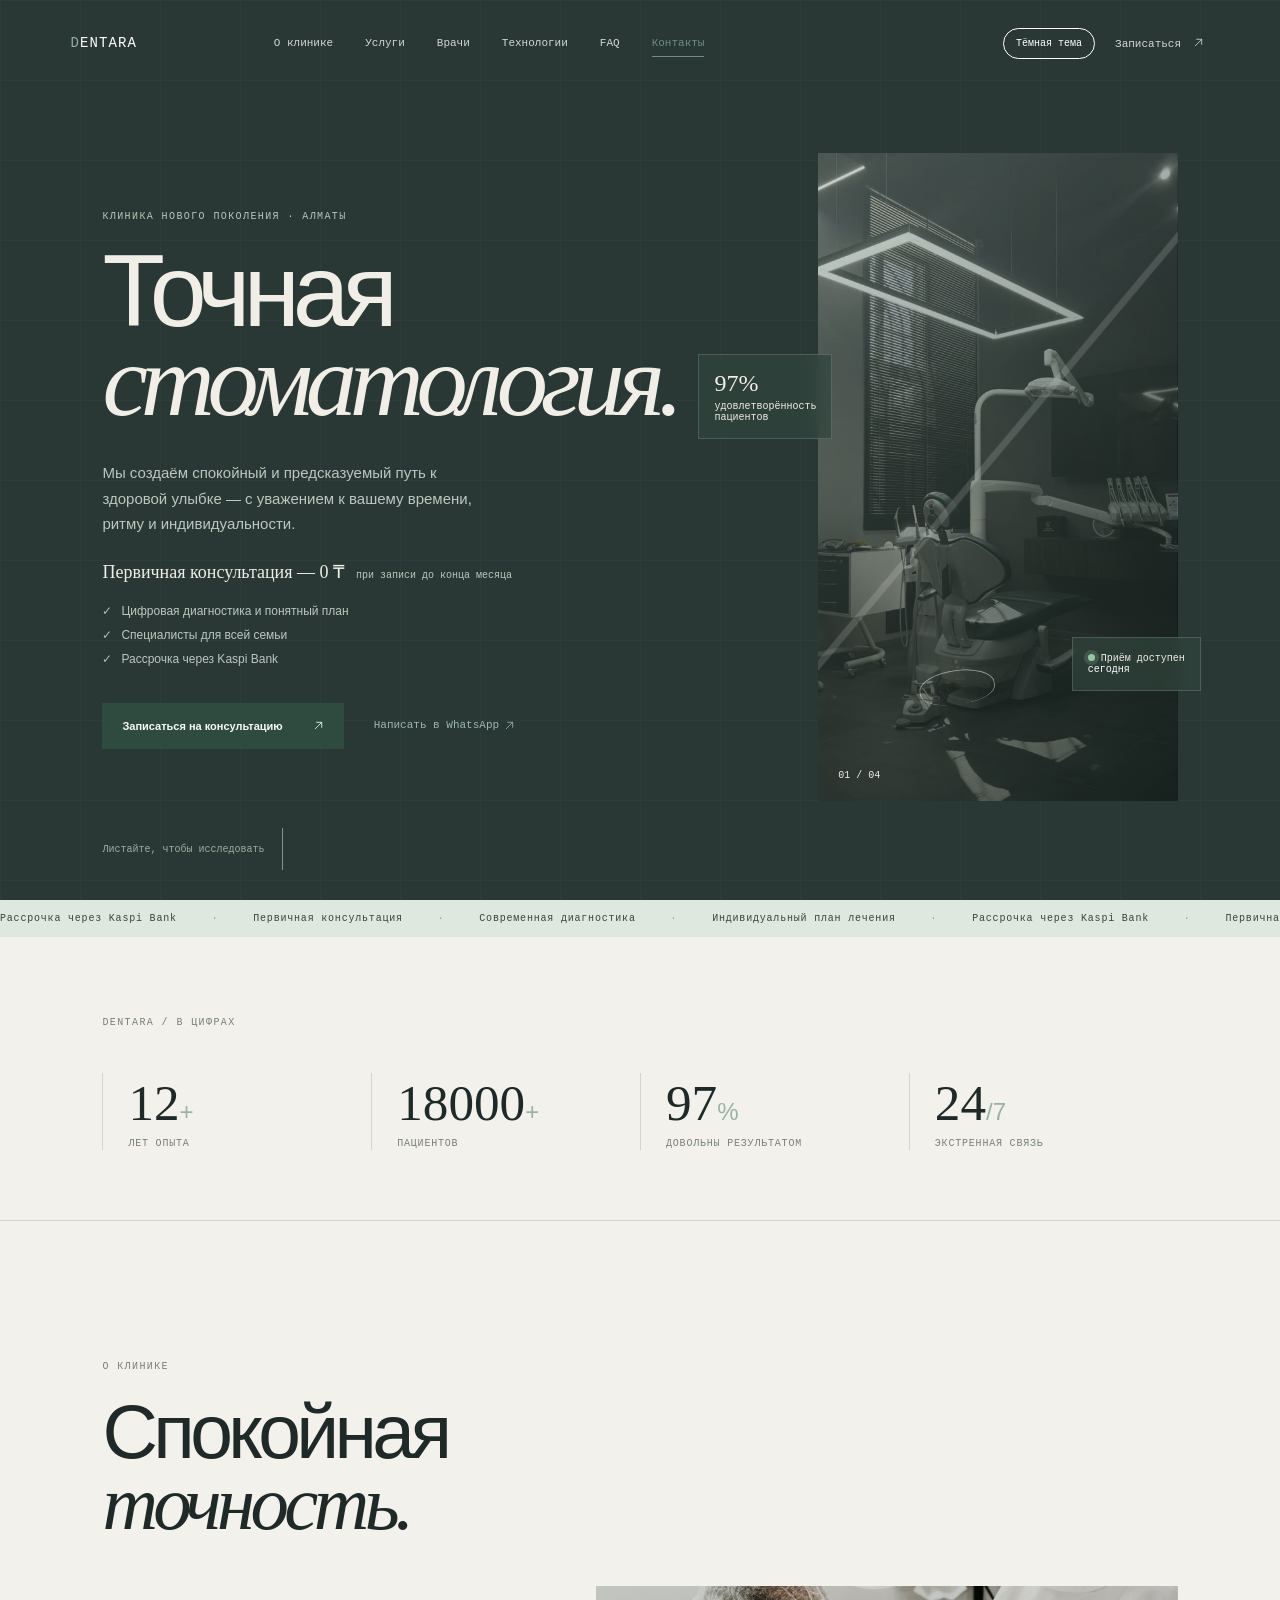
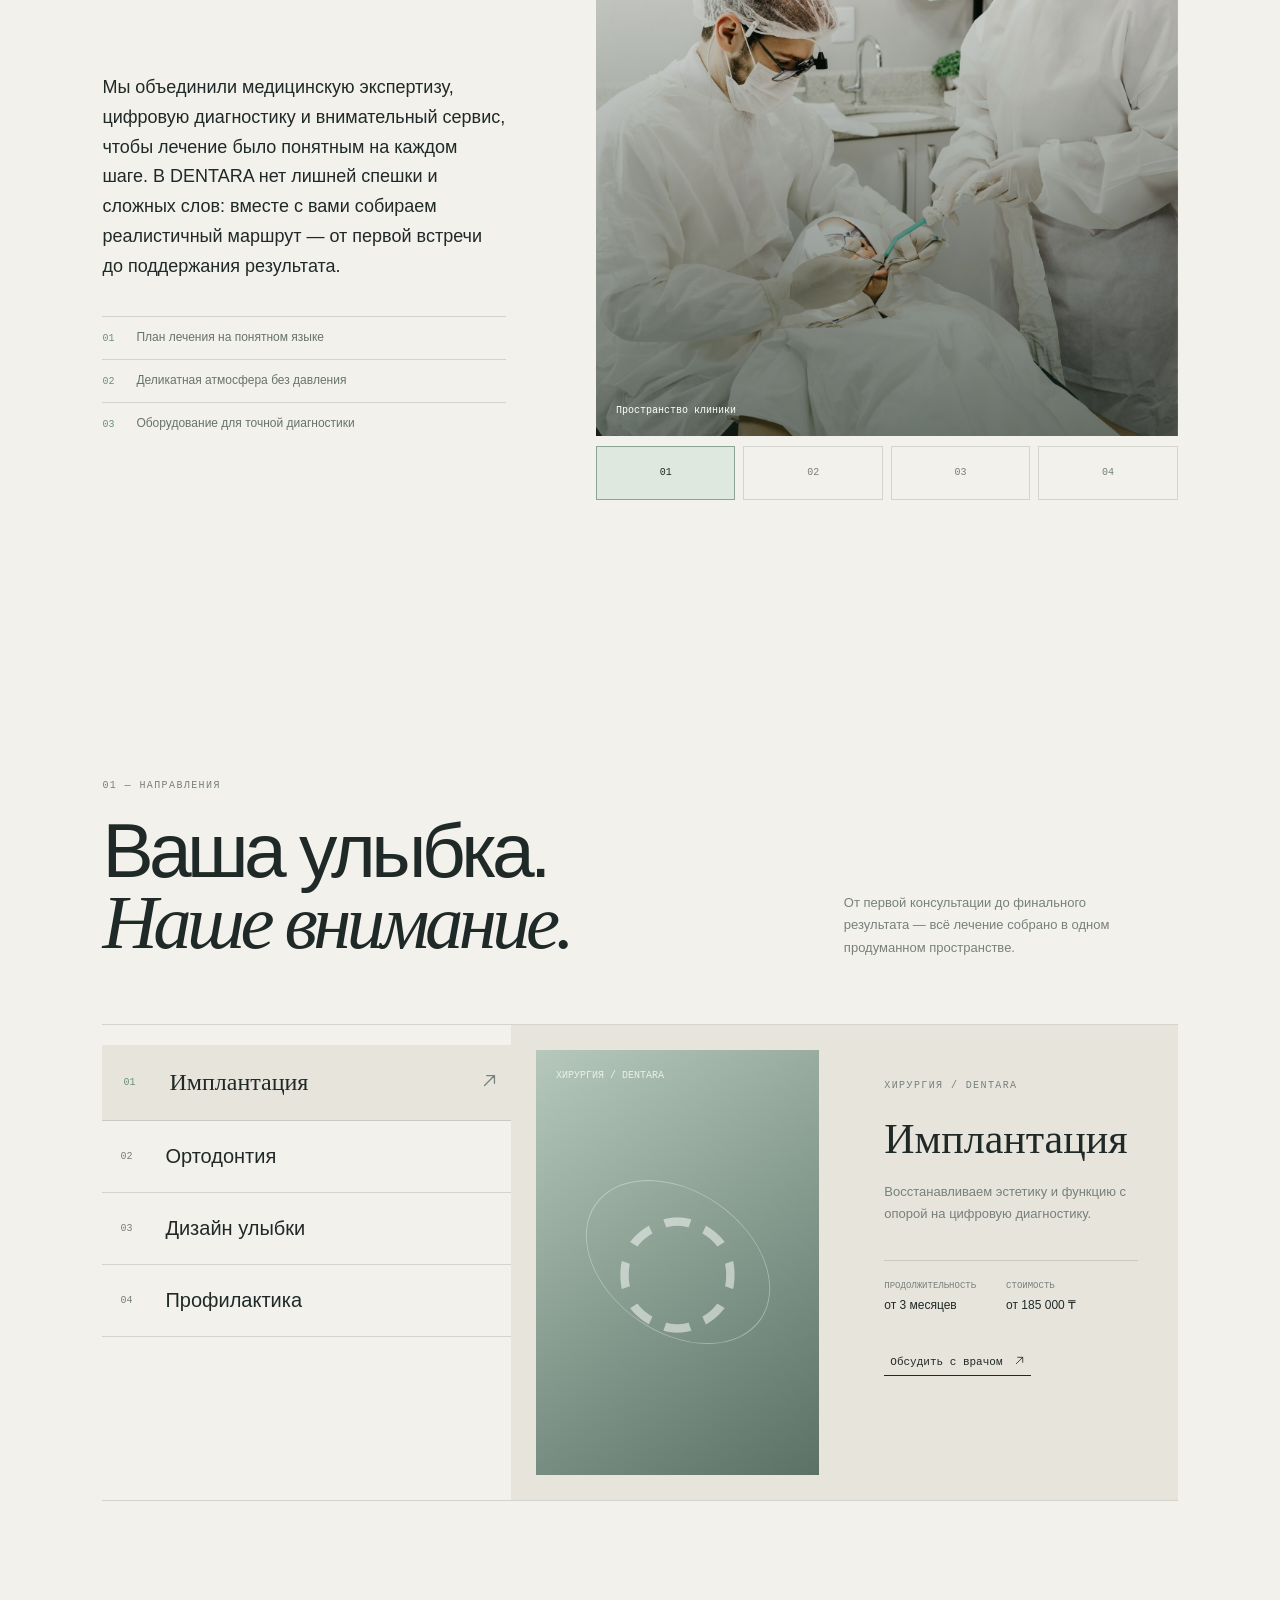
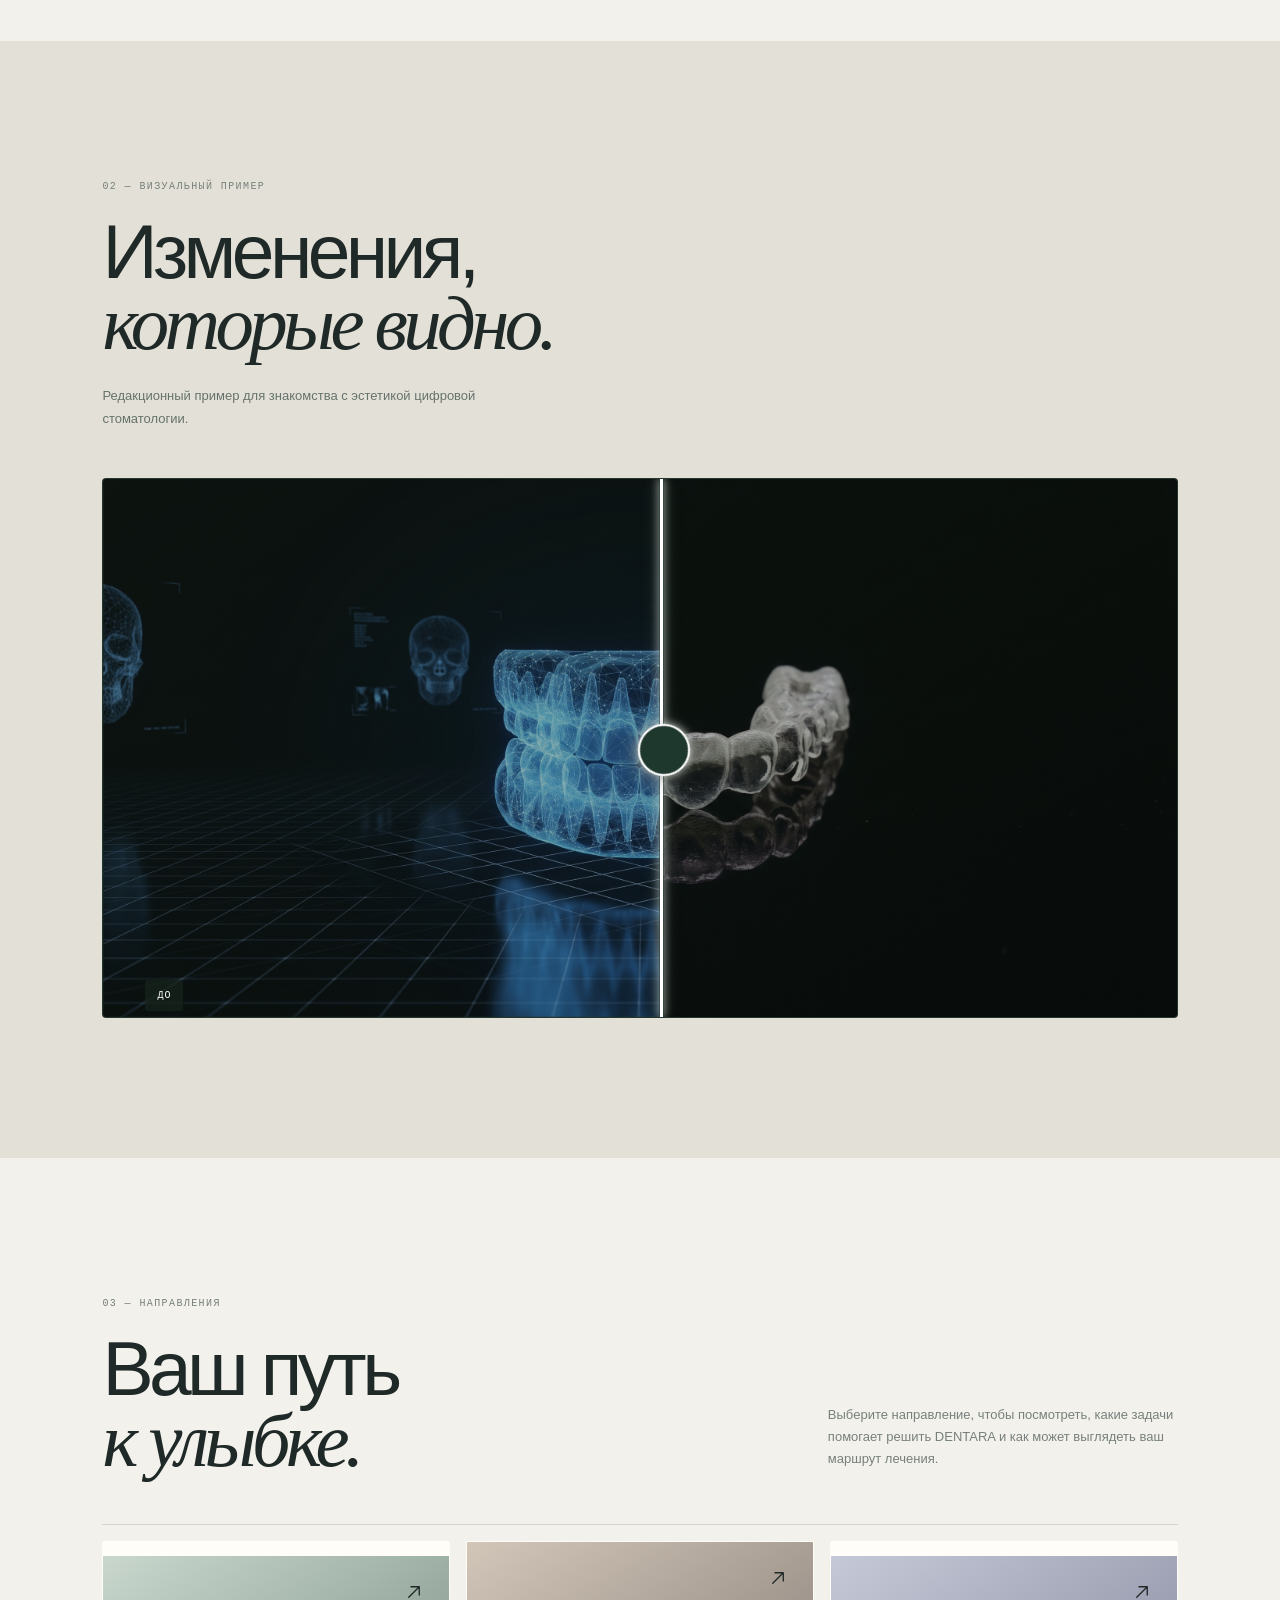
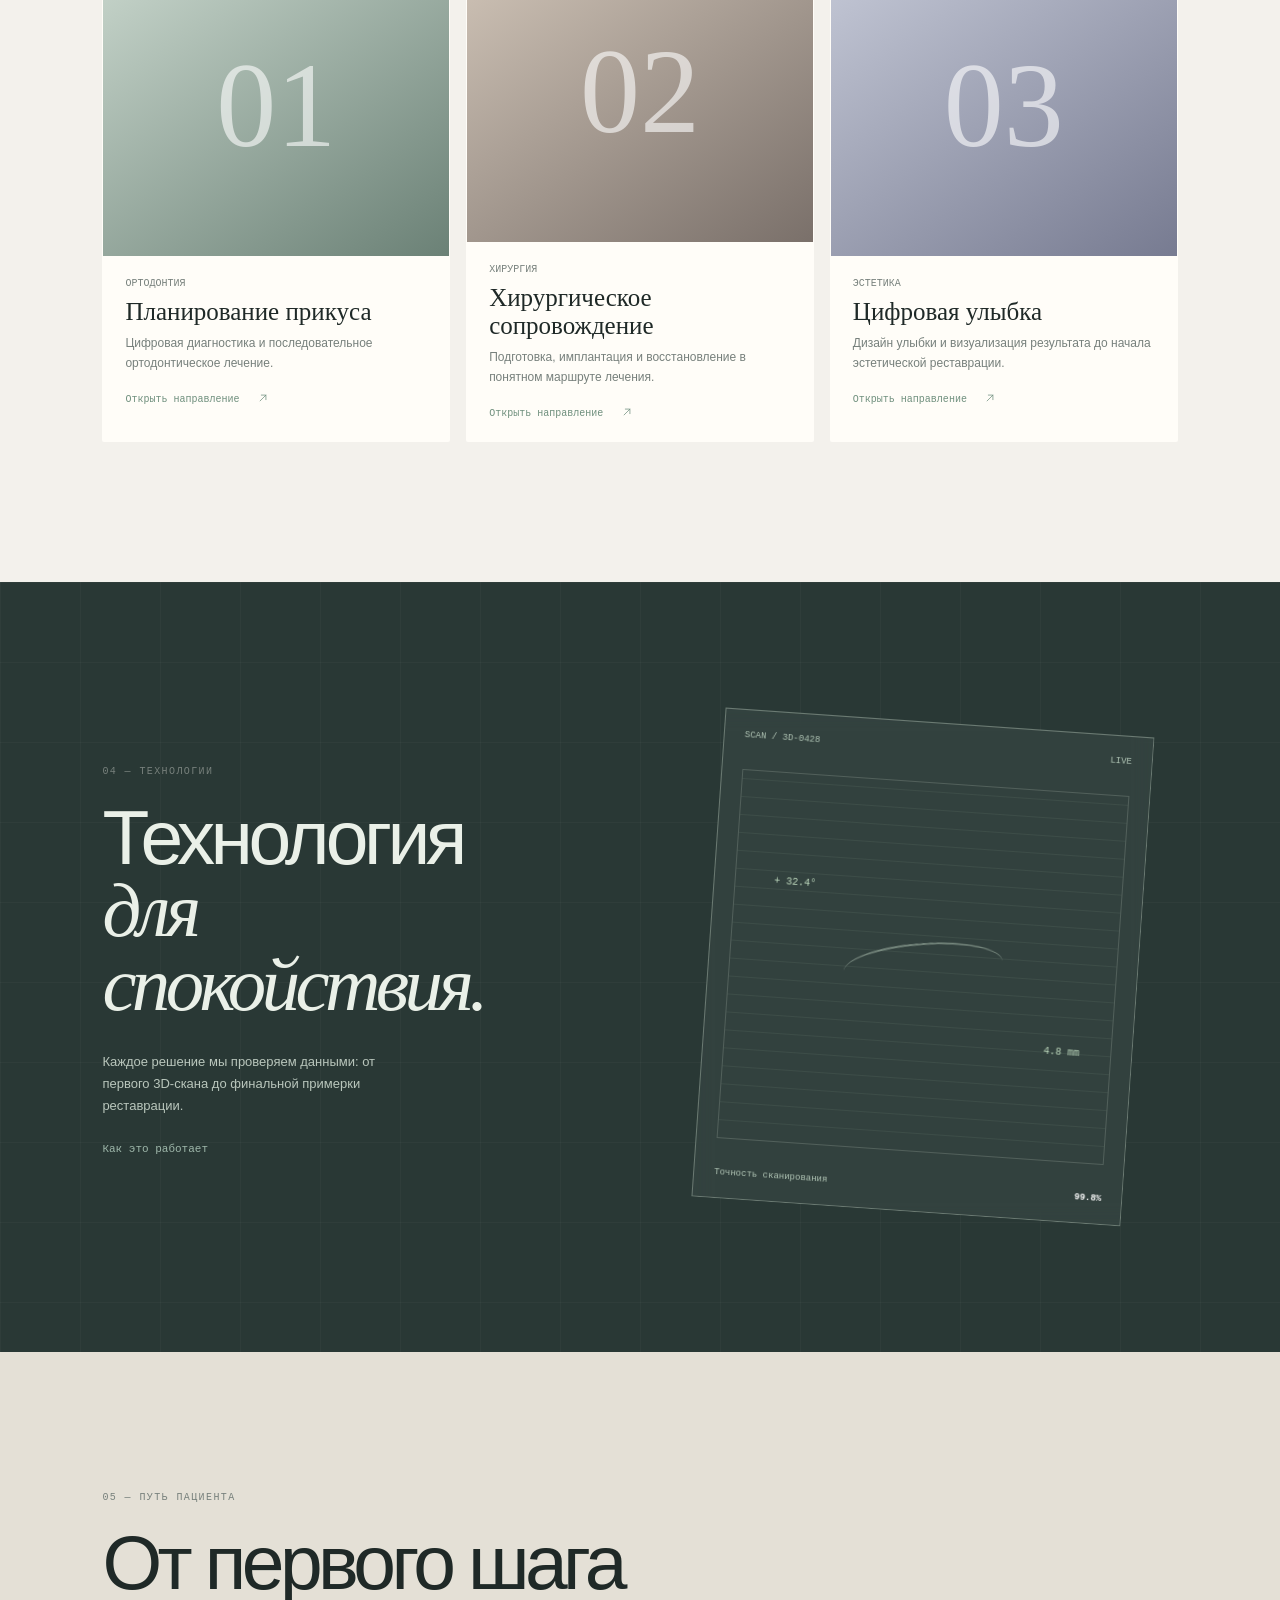
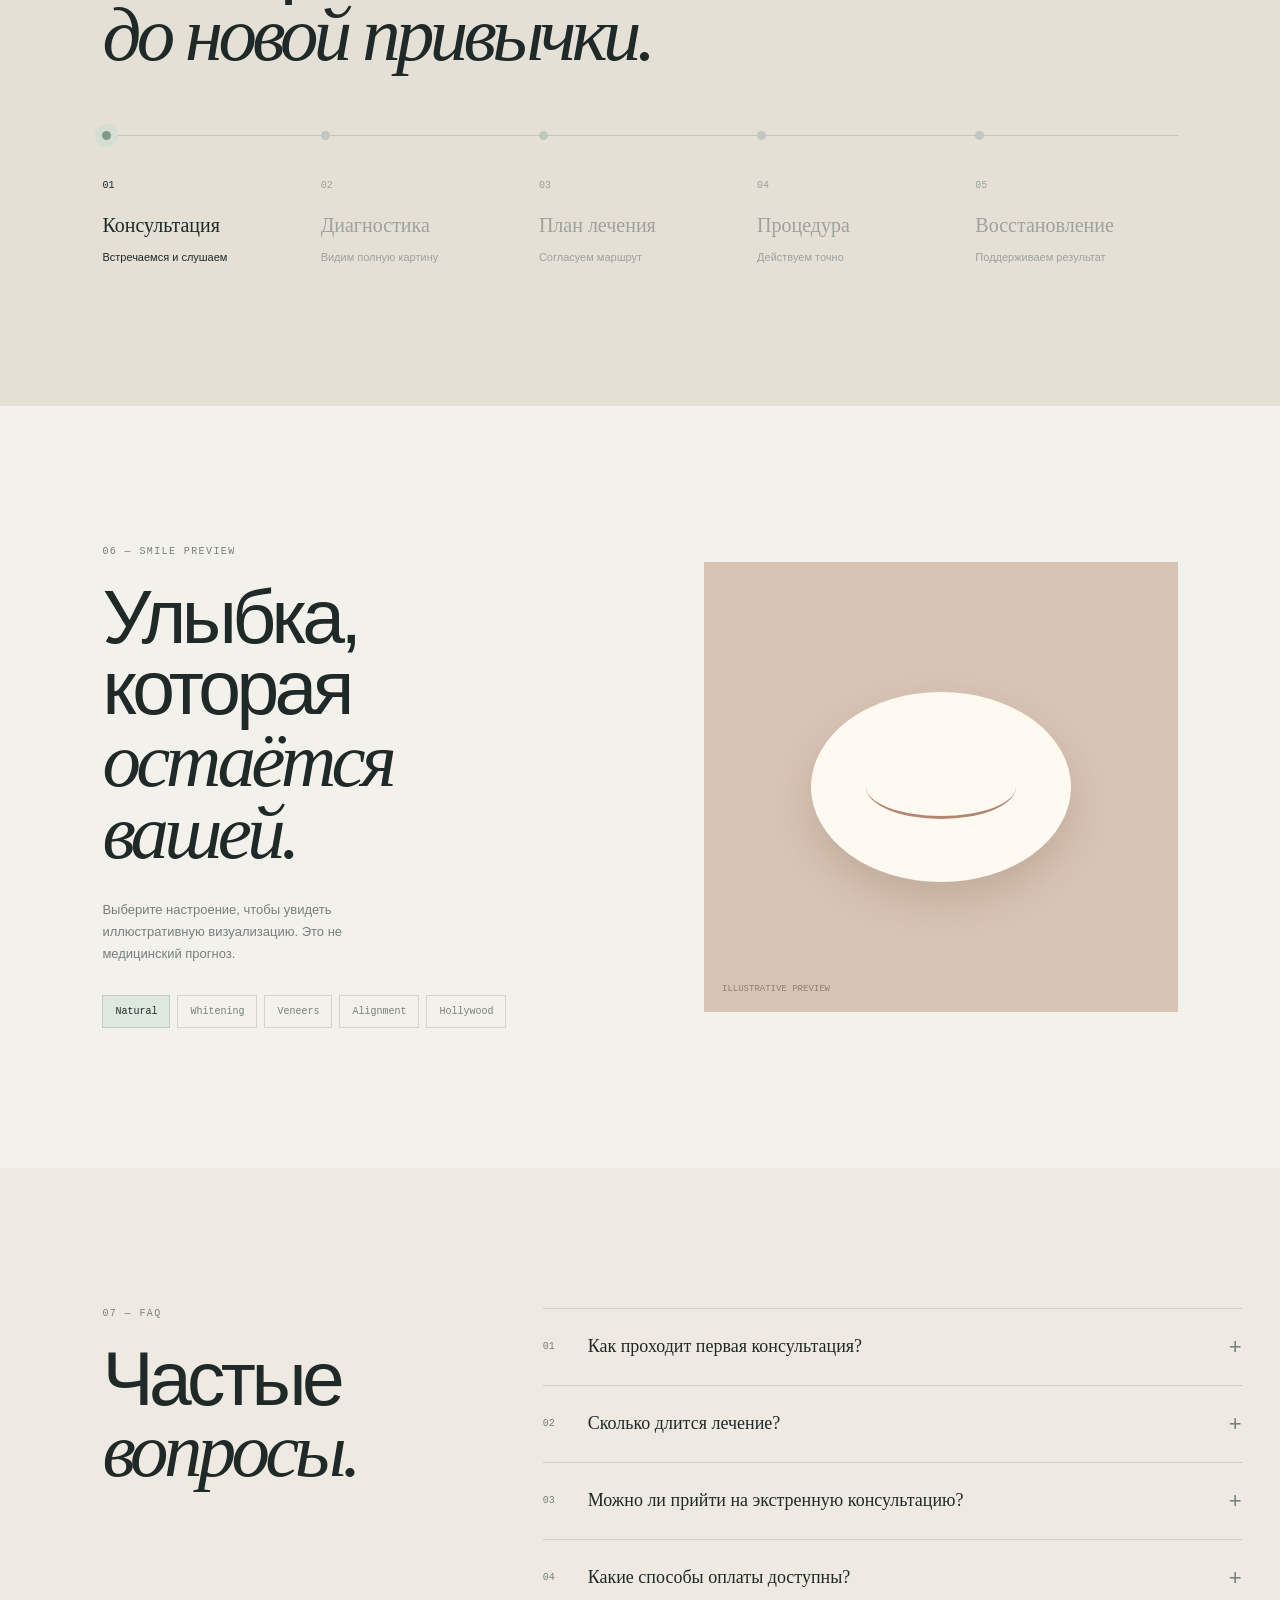
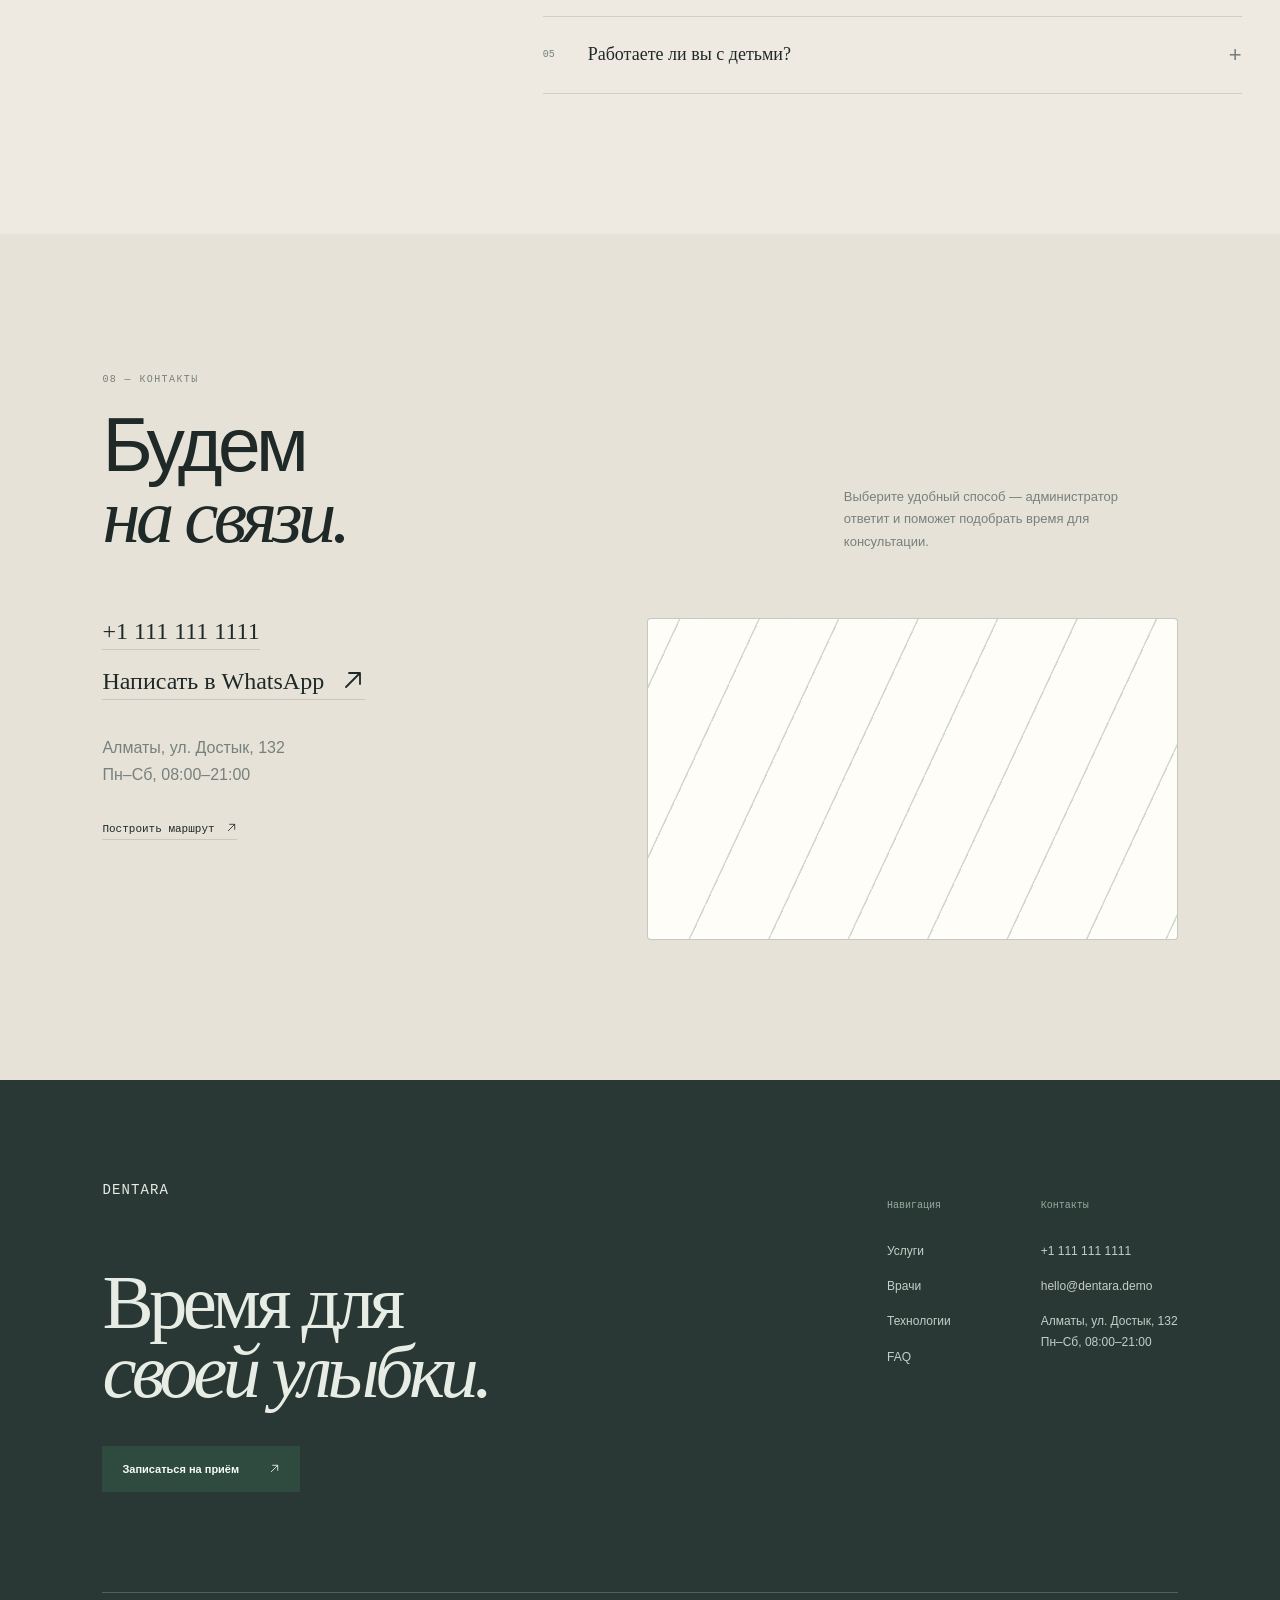
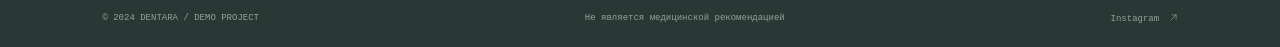
==== commit 2350dfa2: "Finalize Russian version and mobile fixes" ====
--- a/index.html
+++ b/index.html
@@ -13,7 +13,6 @@
 <section id="faq" class="section faq"><div><p class="eyebrow">07 — FAQ</p><h2>Частые<br><em>вопросы.</em></h2></div><div class="faq-list"></div></section><section id="contacts" class="section contacts"><div class="section-head"><div><p class="eyebrow">08 — Контакты</p><h2>Будем<br><em>на связи.</em></h2></div><p>Выберите удобный способ — администратор ответит и поможет подобрать время для консультации.</p></div><div class="contact-grid"><div class="contact-info"><a href="tel:+111111111111">+1 111 111 1111</a><a href="https://wa.me/111111111111">Написать в WhatsApp <svg class="icon-arrow" aria-hidden="true" viewBox="0 0 24 24" focusable="false"><path d="M5 19 19 5M8 5h11v11"/></svg></a><p>Алматы, ул. Достык, 132<br>Пн–Сб, 08:00–21:00</p><a class="route" href="https://www.google.com/maps/search/?api=1&query=Almaty+Dostyk+132" target="_blank">Построить маршрут <svg class="icon-arrow" aria-hidden="true" viewBox="0 0 24 24" focusable="false"><path d="M5 19 19 5M8 5h11v11"/></svg></a></div><div class="map-card"><iframe title="Карта расположения DENTARA" loading="lazy" referrerpolicy="no-referrer-when-downgrade" src="https://www.google.com/maps?q=43.2389,76.8897&amp;z=16&amp;output=embed"></iframe></div></div></section></main>
 <footer><div class="footer-top"><div><span class="brand">DENTARA</span><h2>Время для<br><em>своей улыбки.</em></h2><button class="btn" data-book>Записаться на приём <svg class="icon-arrow" aria-hidden="true" viewBox="0 0 24 24" focusable="false"><path d="M5 19 19 5M8 5h11v11"/></svg></button></div><div class="footer-links"><div><small>Навигация</small><a href="#services">Услуги</a><a href="#doctors">Врачи</a><a href="#technology">Технологии</a><a href="#faq">FAQ</a></div><div><small>Контакты</small><a href="tel:+111111111111">+1 111 111 1111</a><a href="mailto:hello@dentara.demo">hello@dentara.demo</a><p>Алматы, ул. Достык, 132<br>Пн–Сб, 08:00–21:00</p></div></div></div><div class="footer-bottom">© 2024 DENTARA / DEMO PROJECT <span>Не является медицинской рекомендацией</span><span>Instagram <svg class="icon-arrow" aria-hidden="true" viewBox="0 0 24 24" focusable="false"><path d="M5 19 19 5M8 5h11v11"/></svg></span></div></footer>
 <div class="modal-layer" id="doctor-modal"><div class="modal doctor-modal" role="dialog" aria-modal="true" aria-labelledby="direction-title"><button class="x" type="button" aria-label="Закрыть">×</button><div class="modal-avatar" aria-hidden="true"></div><p class="eyebrow"></p><h2 id="direction-title"></h2><p class="bio"></p><div class="facts"><span><small>Фокус направления</small></span><span><small>Формат</small>Индивидуальный план</span></div><button class="btn" data-book>Обсудить направление <svg class="icon-arrow" aria-hidden="true" viewBox="0 0 24 24" focusable="false"><path d="M5 19 19 5M8 5h11v11"/></svg></button></div></div>
-<div class="modal-layer" id="booking-modal"><div class="modal booking"><button class="x" type="button" aria-label="Закрыть">×</button><div class="booking-top"><span class="eyebrow">Запись на приём</span><b><em>01</em> / 03</b></div><div class="booking-body"></div><button class="back" type="button">← Назад</button></div></div><div class="toast"></div><script src="script.js?v=31b51ff"></script></body></html>
+<div class="modal-layer" id="booking-modal"><div class="modal booking"><button class="x" type="button" aria-label="Закрыть">×</button><div class="booking-top"><span class="eyebrow">Запись на приём</span><b><em>01</em> / 03</b></div><div class="booking-body"></div><button class="back" type="button"><svg class="icon-arrow icon-arrow-back" aria-hidden="true" viewBox="0 0 24 24" focusable="false"><path d="M19 12H5m7-6-6 6 6 6"/></svg> Назад</button></div></div><div class="toast"></div><script src="script.js?v=31b51ff"></script></body></html>
 
 
-
--- a/styles.css
+++ b/styles.css
@@ -1,6 +1,6 @@
 :root{--ink:#1f2927;--muted:#77807c;--paper:#f3f1ec;--line:#1f292725;--dark:#293835;--sage:#9eb7aa;--serif:'Playfair Display',serif;--sans:Manrope,sans-serif;--mono:'DM Mono',monospace}*{box-sizing:border-box}html{scroll-behavior:smooth}body{margin:0;background:var(--paper);color:var(--ink);font-family:var(--sans)}a{text-decoration:none;color:inherit}button{font:inherit;border:0;background:none;cursor:pointer;color:inherit}.brand{font:14px var(--mono);letter-spacing:.08em}.brand:first-letter{color:#94ad9f}.nav{height:86px;position:fixed;z-index:10;top:0;width:100%;padding:0 5.5vw;display:flex;align-items:center;justify-content:space-between;color:#fff;transition:.4s}.nav.scrolled{height:66px;background:#f3f1ecee;color:var(--ink);backdrop-filter:blur(16px);box-shadow:0 1px 0 var(--line)}.nav nav{display:flex;gap:32px;margin-left:12%}.nav nav a,.nav-cta{font:11px var(--mono);opacity:.8}.hamb{display:none}.mobile-menu{display:none}.hero{min-height:100vh;padding:140px 8vw 80px;background:var(--hero-bg);color:var(--hero-text);position:relative;overflow:hidden;display:flex;align-items:center}.grid{position:absolute;inset:0;background:linear-gradient(var(--hero-grid) 1px,transparent 1px),linear-gradient(90deg,var(--hero-grid) 1px,transparent 1px);background-size:80px 80px;opacity:.4}.hero-copy{z-index:1;position:relative;width:53%}.eyebrow{font:10px var(--mono);letter-spacing:.14em;text-transform:uppercase;color:var(--muted);margin:0 0 24px}.hero .eyebrow{color:var(--hero-eyebrow)}.hero h1{font-size:clamp(66px,8vw,128px);line-height:.87;letter-spacing:-.07em;font-weight:500;margin:0 0 35px}.hero em,h2 em,h3{font-family:var(--serif);font-weight:500}.hero-copy>p:not(.eyebrow){max-width:390px;font-size:14px;line-height:1.7;color:var(--hero-muted)}.actions{display:flex;align-items:center;gap:30px;margin-top:32px}.btn{display:inline-flex;gap:25px;align-items:center;background:#d7e0d5;color:var(--ink);padding:17px 20px;font-size:11px;font-weight:600;transition:.25s}.btn:hover{background:#fff;transform:translateY(-2px)}.text-link{font:11px var(--mono);color:#9eb7aa}.hero-art{position:absolute;right:8vw;top:17%;width:36vw;height:72vh;min-height:480px}.portrait{position:absolute;right:0;width:78%;height:100%;background:linear-gradient(145deg,#899c91,#25332f 60%,#14201d);overflow:hidden}.portrait:before{content:'';position:absolute;inset:0;background:radial-gradient(ellipse at 51% 29%,#dac7b6 0 10%,transparent 10.5%),radial-gradient(ellipse at 49% 28%,#252c29 0 18%,transparent 18.5%),linear-gradient(130deg,transparent 47%,#ffffff25 47.2% 48%,transparent 48.2%)}.portrait span{position:absolute;bottom:15%;left:28%;font:210px var(--serif);color:#ffffff1e}.portrait small{position:absolute;bottom:20px;left:20px;font:10px var(--mono)}.float{position:absolute;background:#32453eaa;border:1px solid #ffffff27;padding:15px;font:10px var(--mono);backdrop-filter:blur(8px)}.float b{display:block;font:24px var(--serif);margin-bottom:4px}.stat{top:31%;left:-4%}.available{right:-5%;bottom:17%}.available b{font:inherit;display:inline;color:#fff}.scroll{position:absolute;bottom:30px;left:8vw;font:10px var(--mono);color:#9caea1;display:flex;gap:18px;align-items:center}.scroll i{height:42px;width:1px;background:#839287}.metrics{padding:70px 8vw;border-bottom:1px solid var(--line)}.label{font:10px var(--mono);letter-spacing:.14em;color:var(--muted);margin-bottom:45px}.metric-grid{display:grid;grid-template-columns:repeat(4,1fr)}.metric-grid>div{border-left:1px solid var(--line);padding-left:25px}.metric-grid b{font:500 clamp(42px,4vw,64px) var(--serif);display:block}.metric-grid b small{font:24px var(--sans);color:#99b2a3}.metric-grid span{font:10px var(--mono);letter-spacing:.08em;color:var(--muted);text-transform:uppercase}.section{padding:140px 8vw}.section-head{display:flex;justify-content:space-between;align-items:end;margin-bottom:65px}.section h2{font:500 clamp(50px,6vw,88px) var(--sans);line-height:.93;letter-spacing:-.06em;margin:0}.section-head>p{max-width:280px;color:var(--muted);font-size:13px;line-height:1.7;margin:0 5% 0 0}.services{display:grid;grid-template-columns:38% 62%;border-top:1px solid var(--line);border-bottom:1px solid var(--line)}.service-list{padding-top:20px}.service-item{display:grid;grid-template-columns:45px 1fr 20px;width:100%;padding:24px 18px;border-bottom:1px solid var(--line);text-align:left;align-items:center}.service-item.active{background:#e7e4db}.service-item span,.service-item i{font:10px var(--mono);color:var(--muted);font-style:normal}.service-item b{font-size:20px;font-weight:500}.service-item.active b{font:500 24px var(--serif)}.service-item i{opacity:0;font-size:17px}.service-item.active i{opacity:1}.service-detail{background:#e7e4db;display:grid;grid-template-columns:1fr 1fr}.service-visual{margin:25px;background:linear-gradient(145deg,#b5c8bb,#5b7166);min-height:425px;display:grid;place-items:center;position:relative;overflow:hidden}.service-visual:after{content:'';position:absolute;width:200px;height:200px;border:1px solid #ffffff55;border-radius:50%;transform:rotate(35deg) scaleY(.7)}.service-visual span{position:absolute;top:20px;left:20px;color:#e9f0e9;font:10px var(--mono)}.service-visual b{font:150px var(--serif);color:#ffffff82;z-index:1}.detail-copy{padding:55px 40px}.detail-copy h3{font-size:42px;margin:0 0 18px}.detail-copy>p:not(.eyebrow){font-size:13px;line-height:1.7;color:var(--muted)}.meta{display:flex;gap:30px;border-top:1px solid var(--line);padding-top:20px;margin-top:35px;font-size:12px}.meta small,.facts small{display:block;color:var(--muted);font:9px var(--mono);margin-bottom:7px;text-transform:uppercase}.arrow{margin-top:42px;border-bottom:1px solid;font:11px var(--mono);padding-bottom:7px}.case{background:#e3e0d7}.compare{height:540px;position:relative;overflow:hidden;background:#b8a497}.before,.after{position:absolute;inset:0;display:flex;align-items:end;padding:24px;color:#fff;font:10px var(--mono)}.after{background:linear-gradient(145deg,#c3d3c5,#71877b)}.before{background:linear-gradient(145deg,#b79f91,#735f54);clip-path:inset(0 48% 0 0)}.compare span{position:absolute;inset:0;display:grid;place-items:center;font:220px var(--serif);color:#ffffff50}.compare input{position:absolute;inset:0;width:100%;height:100%;opacity:0;z-index:2;cursor:ew-resize}.handle{position:absolute;z-index:1;top:0;bottom:0;left:52%;border-left:1px solid #fff;color:var(--ink);font:18px sans-serif;font-style:normal}.handle:after{content:'';position:absolute;top:50%;left:-24px;width:48px;height:48px;border-radius:50%;background:#f4f1ec;display:grid;place-items:center}.handle{display:flex;align-items:center;justify-content:center}.doctor-grid{display:grid;grid-template-columns:repeat(3,1fr);gap:22px}.doctor-card{text-align:left}.doctor-avatar{height:420px;display:grid;place-items:center;position:relative;overflow:hidden}.doctor-avatar span{font:120px var(--serif);color:#fff9;transition:.4s}.doctor-card:hover .doctor-avatar span{transform:scale(1.08)}.doctor-avatar i{position:absolute;right:18px;top:18px;font-style:normal;font-size:18px}.doctor-info{padding:18px 0}.doctor-info small{font:10px var(--mono);color:var(--muted)}.doctor-info h3{font-size:25px;margin:8px 0}.doctor-info p{font-size:11px;color:var(--muted);margin:0}.tech{min-height:700px;background:var(--dark);color:#eaf0e8;position:relative;padding:140px 8vw;display:flex;align-items:center;gap:12vw;overflow:hidden}.tech-copy{position:relative;z-index:1;width:42%}.tech h2{font:500 clamp(50px,6vw,86px) var(--sans);line-height:.94;letter-spacing:-.06em;margin:0 0 30px}.tech-copy>p:not(.eyebrow){color:#b9c6bc;font-size:13px;line-height:1.7;max-width:310px}.console{position:relative;z-index:1;width:430px;height:490px;border:1px solid #dceddc55;background:#dbe8dc0c;padding:20px;backdrop-filter:blur(10px);transform:rotate(4deg);font:9px var(--mono);color:#afc4b4;display:flex;flex-direction:column;justify-content:space-between}.console>div:first-child,.console>div:last-child{display:flex;justify-content:space-between}.console strong{color:#fff}.scan{height:370px;border:1px solid #dceddc2e;display:grid;place-items:center;position:relative;font:180px var(--serif);color:#d5ecd766;overflow:hidden}.scan:after{content:'';position:absolute;inset:0;background:repeating-linear-gradient(0deg,transparent 0 17px,#b4dcb928 18px);animation:scan 4s linear infinite}.scan i,.scan b{position:absolute;font:10px var(--mono);color:#bfdbbf}.scan i{top:28%;left:10%}.scan b{bottom:28%;right:8%}.journey{background:#e4e0d6}.journey-grid{display:grid;grid-template-columns:repeat(5,1fr);border-top:1px solid var(--line);padding-top:38px;gap:16px}.journey-step{position:relative;color:#9da29d}.journey-step:before{content:'';position:absolute;width:9px;height:9px;border-radius:50%;background:#c2c7bf;top:-43px}.journey-step.active{color:var(--ink)}.journey-step.active:before{background:#829a89;box-shadow:0 0 0 7px #d4ded3}.journey-step span{font:10px var(--mono)}.journey-step b{display:block;font:20px var(--serif);margin:22px 0 10px}.journey-step small{font-size:11px;line-height:1.5}.smile{display:grid;grid-template-columns:1fr 1fr;gap:10vw;align-items:center}.smile>div>p:not(.eyebrow){color:var(--muted);font-size:13px;line-height:1.7;max-width:310px;margin:30px 0}.tabs{display:flex;gap:7px;flex-wrap:wrap}.tabs button{padding:10px 12px;border:1px solid var(--line);font:10px var(--mono);color:var(--muted)}.tabs button.active{background:#dfe8df;color:var(--ink)}.smile-preview{height:450px;background:#d8c4b5;display:grid;place-items:center;position:relative;transition:.4s}.smile-preview:before{content:'';position:absolute;width:260px;height:190px;background:#fffaf1;border-radius:50%;box-shadow:0 18px 40px #6b493633}.smile-preview span{position:relative;font:180px var(--serif);color:#b48773}.smile-preview small{position:absolute;bottom:18px;left:18px;font:9px var(--mono);color:#947b6e}.faq{display:grid;grid-template-columns:35% 65%;gap:5vw;background:#eeeae1}.faq-list{border-top:1px solid var(--line)}.faq-item{border-bottom:1px solid var(--line)}.faq-q{width:100%;padding:25px 0;display:grid;grid-template-columns:45px 1fr 25px;text-align:left;align-items:center}.faq-q span,.faq-q i{font:10px var(--mono);color:var(--muted)}.faq-q b{font:18px var(--serif);font-weight:500}.faq-q i{text-align:right;font:22px sans-serif}.faq-a{padding:0 50px 20px 45px;color:var(--muted);font-size:12px;line-height:1.7}footer{background:var(--dark);color:#e7ece4;padding:100px 8vw 25px}.footer-top{display:flex;justify-content:space-between}.footer-top h2{font:500 clamp(55px,6vw,88px) var(--serif);line-height:.9;letter-spacing:-.06em;margin:70px 0 40px}.footer-links{display:flex;gap:90px;padding-top:20px}.footer-links div{display:flex;flex-direction:column;gap:15px}.footer-links small{font:10px var(--mono);color:#96ad9d;margin-bottom:15px}.footer-links a,.footer-links p{font-size:12px;color:#c4cec5;line-height:1.7;margin:0}.footer-bottom{border-top:1px solid #ffffff33;margin-top:100px;padding-top:20px;font:9px var(--mono);color:#91a399;display:flex;justify-content:space-between}.modal-layer{display:none;position:fixed;z-index:30;inset:0;background:#1d282d99;backdrop-filter:blur(8px);place-items:center;padding:20px}.modal-layer.open{display:grid}.modal{background:var(--paper);padding:40px;position:relative;max-width:520px;width:100%;box-shadow:0 25px 80px #0003}.x{position:absolute;right:20px;top:14px;font-size:28px;color:var(--muted)}.modal-avatar{height:180px;display:grid;place-items:center;font:85px var(--serif);color:#fff9;margin-bottom:30px}.doctor-modal h2,.booking h2{font:500 45px var(--serif);line-height:.95;margin:0 0 20px}.bio{font-size:13px;color:var(--muted);line-height:1.7}.facts{display:flex;gap:45px;padding:20px 0 30px;border-top:1px solid var(--line);font-size:12px;margin-top:25px}.booking{max-width:620px;min-height:530px}.booking-top{display:flex;justify-content:space-between;margin-bottom:55px}.booking-top b{font:24px var(--serif)}.booking-top em{font-style:normal;color:#789184}.choice-grid{display:grid;grid-template-columns:1fr 1fr;gap:10px;margin:35px 0}.choice-grid button{border:1px solid var(--line);padding:20px;text-align:left;font:14px var(--serif);display:flex;justify-content:space-between}.choice-grid button:hover{background:#e2eadf}.field{display:block;font:10px var(--mono);color:var(--muted);margin:22px 0}.field input{width:100%;display:block;border:0;border-bottom:1px solid var(--line);background:transparent;padding:11px 0;outline:0}.back{position:absolute;bottom:28px;left:40px;color:var(--muted);font:10px var(--mono)}.toast{position:fixed;z-index:40;bottom:25px;left:50%;transform:translateX(-50%);padding:15px 20px;background:var(--dark);color:#fff;font:11px var(--mono);display:none}.toast.show{display:block}@keyframes scan{to{transform:translateY(35px)}}@media(max-width:800px){.nav{height:70px;padding:0 7vw}.nav nav,.nav-cta{display:none}.hamb{display:flex;flex-direction:column;gap:6px}.hamb i{width:25px;height:1px;background:currentColor}.mobile-menu{position:fixed;z-index:20;inset:0;background:var(--dark);color:#fff;padding:25px 7vw;flex-direction:column}.mobile-menu.open{display:flex}.mobile-head{display:flex;justify-content:space-between}.close-menu{font-size:32px;color:#b5c4b8}.mobile-menu nav{margin:13vh 0 8vh}.mobile-menu nav a{display:flex;justify-content:space-between;font:42px var(--serif);padding:17px 0;border-bottom:1px solid #fff2}.mobile-menu nav b{font:14px var(--sans);color:#adc2b2}.hero{min-height:830px;padding:125px 7vw 70px;align-items:flex-start}.hero-copy{width:100%}.hero h1{font-size:19vw}.hero-art{top:auto;bottom:0;right:0;width:75vw;height:45vh;min-height:330px}.hero .actions{flex-direction:column;align-items:flex-start;gap:20px}.scroll{display:none}.metrics{padding:60px 7vw}.metric-grid{grid-template-columns:1fr 1fr;gap:35px 0}.metric-grid>div{padding-left:15px}.section{padding:90px 7vw}.section-head{display:block;margin-bottom:45px}.section-head>p{margin:28px 0 0}.section h2{font-size:54px}.services{display:block}.service-item{padding:19px 8px}.service-item b{font-size:18px}.service-detail{display:block}.service-visual{min-height:250px;margin:12px}.detail-copy{padding:30px 25px 40px}.compare{height:360px}.compare span{font-size:140px}.doctor-grid{grid-template-columns:1fr;gap:35px}.doctor-avatar{height:380px}.tech{display:block;padding:90px 7vw;min-height:850px}.tech-copy{width:100%}.console{width:100%;height:400px;margin-top:60px}.scan{height:280px}.journey-grid{display:block;border:0}.journey-step{border-left:1px solid var(--line);padding:0 0 40px 35px}.journey-step:before{left:-5px;top:0}.journey-step b{margin:10px 0}.smile{display:flex;flex-direction:column;gap:40px}.smile-preview{height:350px;width:100%}.faq{display:block}.faq-list{margin-top:45px}.footer-top{display:block}.footer-links{padding-top:75px;gap:35px}.footer-bottom{display:block;line-height:2.5}.footer-bottom span{display:block}.modal{padding:30px 24px}.booking{min-height:570px}.choice-grid{grid-template-columns:1fr}.back{left:24px}@media(prefers-reduced-motion:reduce){*,*:before,*:after{animation:none!important;transition:none!important;scroll-behavior:auto!important}}}
 /* motion refinement */
-.reveal{opacity:0;transform:translateY(28px);transition:opacity .7s cubic-bezier(.22,1,.36,1) var(--delay,0ms),transform .7s cubic-bezier(.22,1,.36,1) var(--delay,0ms)}.reveal.seen{opacity:1;transform:none}.service-item{transition:background .45s, color .45s, transform .45s, padding .45s}.service-item:hover{transform:translateX(5px)}.service-item span,.service-item b,.service-item i{transition:transform .45s cubic-bezier(.22,1,.36,1),opacity .35s,filter .35s}.service-item.active span{transform:translateX(3px);color:#6f8f7d}.service-item.active b{transform:translateX(4px)}.service-detail{overflow:hidden}.service-detail.is-switching{animation:serviceShift .52s cubic-bezier(.22,1,.36,1)}.direction-prev{--shift:-18px}.direction-next{--shift:18px}@keyframes serviceShift{0%{opacity:.45;transform:translateX(var(--shift)) scale(.985);filter:blur(4px)}55%{opacity:.9;transform:translateX(calc(var(--shift)*-.25)) scale(1.005);filter:blur(0)}100%{opacity:1;transform:none}}.service-visual b{transition:transform .7s cubic-bezier(.22,1,.36,1),filter .7s}.service-detail.is-switching .service-visual b{transform:scale(1.12) rotate(8deg);filter:blur(2px)}.compare{isolation:isolate}.compare:after{content:'←  тяните  →';position:absolute;top:50%;left:50%;transform:translate(-50%,-50%);z-index:1;color:#fff;background:#293835b8;padding:10px 14px;font:9px var(--mono);letter-spacing:.12em;opacity:.75;pointer-events:none;transition:opacity .35s}.compare:has(input:active):after{opacity:0}.handle{transition:left .08s linear,filter .3s,transform .3s;filter:drop-shadow(0 0 calc(4px + 8px * var(--active,0)) #eef7ee)}.handle:after{transition:transform .3s,box-shadow .3s}.compare:has(input:active) .handle{transform:scaleY(1.025)}.compare:has(input:active) .handle:after{transform:scale(1.08);box-shadow:0 0 0 7px #eaf6eb44}.before strong,.after strong{transition:opacity .35s,transform .35s}.compare input:active~.handle~*{}.doctor-card{transition:transform .55s cubic-bezier(.22,1,.36,1),opacity .55s,filter .55s}.doctor-card.selected{transform:translateY(-8px);filter:saturate(1.08)}.doctor-card:not(.selected):has(~.selected),.doctor-card.selected~.doctor-card{opacity:.72}.doctor-avatar span{transition:transform .55s cubic-bezier(.22,1,.36,1),letter-spacing .55s,filter .55s}.doctor-card.selected .doctor-avatar span{transform:scale(1.12);letter-spacing:.04em}.doctor-info small,.doctor-info h3,.doctor-info p{transition:transform .45s cubic-bezier(.22,1,.36,1),opacity .45s}.doctor-card.selected .doctor-info small{transform:translateX(5px)}.doctor-card.selected .doctor-info h3{transform:translateX(8px)}.doctor-card.selected .doctor-info p{transform:translateX(11px)}.faq-item{transition:border-color .35s,background .35s}.faq-item.open{background:#e8e5dc;border-color:#9daf9f}.faq-q i{transition:transform .4s cubic-bezier(.22,1,.36,1),color .3s}.faq-item.open .faq-q i{transform:rotate(180deg);color:#6f8f7d}.faq-a{display:grid;grid-template-rows:0fr;opacity:0;transform:translateY(-8px);padding:0 50px 0 45px;transition:grid-template-rows .55s cubic-bezier(.22,1,.36,1),opacity .4s,transform .55s,padding .55s}.faq-a p{overflow:hidden;margin:0}.faq-item.open .faq-a{grid-template-rows:1fr;opacity:1;transform:none;padding-bottom:20px}.booking-body{overflow:hidden}.booking-body.step-enter{animation:stepIn .48s cubic-bezier(.22,1,.36,1)}@keyframes stepIn{from{opacity:0;transform:translateX(calc(var(--dir) * 28px));filter:blur(3px)}to{opacity:1;transform:none;filter:none}}.booking-body h2,.booking-body .choice-grid,.booking-body .field,.booking-body .confirm{animation:formRise .55s cubic-bezier(.22,1,.36,1) both}.booking-body .choice-grid{animation-delay:.1s}.booking-body .field:nth-of-type(2){animation-delay:.1s}@keyframes formRise{from{opacity:0;transform:translateY(14px)}to{opacity:1;transform:none}}.booking-top b{transition:transform .4s,color .4s}.modal-layer.open .modal{animation:modalIn .55s cubic-bezier(.22,1,.36,1)}@keyframes modalIn{from{opacity:0;transform:translateY(24px) scale(.98)}to{opacity:1;transform:none}}.smile-preview{background:var(--smile-bg,#d8c4b5);transition:background .6s cubic-bezier(.22,1,.36,1)}.smile-preview.smile-change span{animation:smilePop .6s cubic-bezier(.22,1,.36,1)}@keyframes smilePop{0%{opacity:.3;transform:scale(.85) translateY(10px)}100%{opacity:1;transform:none}}.btn,.arrow,.nav a,.text-link,.tabs button,.choice-grid button{transition:transform .3s cubic-bezier(.22,1,.36,1),background .3s,border-color .3s,color .3s}.btn:active,.choice-grid button:active,.tabs button:active{transform:scale(.97)}
+.reveal{opacity:0;transform:translateY(28px);transition:opacity .7s cubic-bezier(.22,1,.36,1) var(--delay,0ms),transform .7s cubic-bezier(.22,1,.36,1) var(--delay,0ms)}.reveal.seen{opacity:1;transform:none}.service-item{transition:background .45s, color .45s, transform .45s, padding .45s}.service-item:hover{transform:translateX(5px)}.service-item span,.service-item b,.service-item i{transition:transform .45s cubic-bezier(.22,1,.36,1),opacity .35s,filter .35s}.service-item.active span{transform:translateX(3px);color:#6f8f7d}.service-item.active b{transform:translateX(4px)}.service-detail{overflow:hidden}.service-detail.is-switching{animation:serviceShift .52s cubic-bezier(.22,1,.36,1)}.direction-prev{--shift:-18px}.direction-next{--shift:18px}@keyframes serviceShift{0%{opacity:.45;transform:translateX(var(--shift)) scale(.985);filter:blur(4px)}55%{opacity:.9;transform:translateX(calc(var(--shift)*-.25)) scale(1.005);filter:blur(0)}100%{opacity:1;transform:none}}.service-visual b{transition:transform .7s cubic-bezier(.22,1,.36,1),filter .7s}.service-detail.is-switching .service-visual b{transform:scale(1.12) rotate(8deg);filter:blur(2px)}.compare{isolation:isolate}.compare:after{content:none;position:absolute;top:50%;left:50%;transform:translate(-50%,-50%);z-index:1;color:#fff;background:#293835b8;padding:10px 14px;font:9px var(--mono);letter-spacing:.12em;opacity:.75;pointer-events:none;transition:opacity .35s}.compare:has(input:active):after{opacity:0}.handle{transition:left .08s linear,filter .3s,transform .3s;filter:drop-shadow(0 0 calc(4px + 8px * var(--active,0)) #eef7ee)}.handle:after{transition:transform .3s,box-shadow .3s}.compare:has(input:active) .handle{transform:scaleY(1.025)}.compare:has(input:active) .handle:after{transform:scale(1.08);box-shadow:0 0 0 7px #eaf6eb44}.before strong,.after strong{transition:opacity .35s,transform .35s}.compare input:active~.handle~*{}.doctor-card{transition:transform .55s cubic-bezier(.22,1,.36,1),opacity .55s,filter .55s}.doctor-card.selected{transform:translateY(-8px);filter:saturate(1.08)}.doctor-card:not(.selected):has(~.selected),.doctor-card.selected~.doctor-card{opacity:.72}.doctor-avatar span{transition:transform .55s cubic-bezier(.22,1,.36,1),letter-spacing .55s,filter .55s}.doctor-card.selected .doctor-avatar span{transform:scale(1.12);letter-spacing:.04em}.doctor-info small,.doctor-info h3,.doctor-info p{transition:transform .45s cubic-bezier(.22,1,.36,1),opacity .45s}.doctor-card.selected .doctor-info small{transform:translateX(5px)}.doctor-card.selected .doctor-info h3{transform:translateX(8px)}.doctor-card.selected .doctor-info p{transform:translateX(11px)}.faq-item{transition:border-color .35s,background .35s}.faq-item.open{background:#e8e5dc;border-color:#9daf9f}.faq-q i{transition:transform .4s cubic-bezier(.22,1,.36,1),color .3s}.faq-item.open .faq-q i{transform:rotate(180deg);color:#6f8f7d}.faq-a{display:grid;grid-template-rows:0fr;opacity:0;transform:translateY(-8px);padding:0 50px 0 45px;transition:grid-template-rows .55s cubic-bezier(.22,1,.36,1),opacity .4s,transform .55s,padding .55s}.faq-a p{overflow:hidden;margin:0}.faq-item.open .faq-a{grid-template-rows:1fr;opacity:1;transform:none;padding-bottom:20px}.booking-body{overflow:hidden}.booking-body.step-enter{animation:stepIn .48s cubic-bezier(.22,1,.36,1)}@keyframes stepIn{from{opacity:0;transform:translateX(calc(var(--dir) * 28px));filter:blur(3px)}to{opacity:1;transform:none;filter:none}}.booking-body h2,.booking-body .choice-grid,.booking-body .field,.booking-body .confirm{animation:formRise .55s cubic-bezier(.22,1,.36,1) both}.booking-body .choice-grid{animation-delay:.1s}.booking-body .field:nth-of-type(2){animation-delay:.1s}@keyframes formRise{from{opacity:0;transform:translateY(14px)}to{opacity:1;transform:none}}.booking-top b{transition:transform .4s,color .4s}.modal-layer.open .modal{animation:modalIn .55s cubic-bezier(.22,1,.36,1)}@keyframes modalIn{from{opacity:0;transform:translateY(24px) scale(.98)}to{opacity:1;transform:none}}.smile-preview{background:var(--smile-bg,#d8c4b5);transition:background .6s cubic-bezier(.22,1,.36,1)}.smile-preview.smile-change span{animation:smilePop .6s cubic-bezier(.22,1,.36,1)}@keyframes smilePop{0%{opacity:.3;transform:scale(.85) translateY(10px)}100%{opacity:1;transform:none}}.btn,.arrow,.nav a,.text-link,.tabs button,.choice-grid button{transition:transform .3s cubic-bezier(.22,1,.36,1),background .3s,border-color .3s,color .3s}.btn:active,.choice-grid button:active,.tabs button:active{transform:scale(.97)}
 @media(prefers-reduced-motion:reduce){*,*:before,*:after{animation:none!important;transition:none!important;scroll-behavior:auto!important}.reveal{opacity:1!important;transform:none!important}.faq-a{display:block!important;opacity:1!important;transform:none!important;padding-bottom:20px!important}.compare:after{display:none!important}}
 .offer{display:flex;align-items:baseline;gap:12px;margin:24px 0 16px;color:#e6eee7}.offer b{font:18px var(--serif)}.offer span{font:10px var(--mono);color:#a9baad}.hero-benefits{list-style:none;padding:0;margin:0;color:#c1cec4;font-size:12px;line-height:2}.hero-benefits li:before{content:'✓';color:#a9c5ad;margin-right:9px}.marquee{overflow:hidden;background:#dfe8df;color:#33463d;padding:13px 0;font:10px var(--mono);letter-spacing:.08em;white-space:nowrap}.marquee div{display:inline-block;animation:marquee 28s linear infinite}.marquee i{font-style:normal;color:#8ba393;margin:0 28px}@keyframes marquee{to{transform:translateX(-50%)}}.about-grid{display:grid;grid-template-columns:1fr 1.2fr;gap:8vw;align-items:center}.about-copy>p{font-size:18px;line-height:1.65;max-width:480px;color:#53635a}.about-points{display:grid;gap:15px;margin-top:35px}.about-points span{border-top:1px solid var(--line);padding-top:13px;font-size:12px}.about-points b{font:10px var(--mono);color:#789184;margin-right:22px}.gallery-main{height:450px;background:linear-gradient(135deg,#d6c9bb,#667d71 62%,#2c443b);position:relative;display:flex;align-items:flex-end;padding:20px;color:#fff;font:10px var(--mono);transition:opacity .35s,transform .35s}.gallery-main:before{content:'';position:absolute;inset:0;display:grid;place-items:center;color:#ffffff33;font:210px var(--serif)}.gallery-main.is-changing{opacity:.45;transform:scale(.985)}.gallery-thumbs{display:flex;gap:8px;margin-top:10px}.gallery-thumbs button{height:54px;flex:1;border:1px solid var(--line);font:10px var(--mono);color:var(--muted);transition:.25s}.gallery-thumbs button.active,.gallery-thumbs button:hover{background:#dfe8df;color:var(--ink);border-color:#8da594}.contacts{background:#e6e2d8}.contact-grid{display:grid;grid-template-columns:1fr 1.2fr;gap:8vw}.contact-info{display:flex;flex-direction:column;align-items:flex-start;gap:18px}.contact-info>a{font:24px var(--serif);border-bottom:1px solid var(--line);padding-bottom:4px}.contact-info p{color:var(--muted);line-height:1.7}.contact-info .route{font:11px var(--mono)}.map-card{min-height:300px;background:linear-gradient(135deg,#c8d6ca,#90a99b);position:relative;overflow:hidden;padding:20px;color:#30473c}.map-card:before{content:'';position:absolute;inset:-30%;background:repeating-linear-gradient(35deg,transparent 0 40px,#ffffff55 41px 42px),repeating-linear-gradient(125deg,transparent 0 70px,#668a7650 71px 72px);transform:rotate(-10deg)}.map-card>*{position:relative}.map-card span{font:10px var(--mono)}.map-card b{display:block;font:50px var(--serif);margin-top:90px}.map-card i{font-size:12px;color:#536a5b}@media(max-width:800px){.offer{display:block}.offer span{display:block;margin-top:5px}.about-grid,.contact-grid{display:block}.gallery{margin-top:45px}.gallery-main{height:320px}.contact-info{margin-bottom:35px}.map-card{min-height:250px}.marquee div{animation-duration:20s}}@media(prefers-reduced-motion:reduce){.marquee div{animation:none!important}}
 
@@ -78,6 +78,10 @@
 @media(max-width:800px){.about .section-head{margin-bottom:34px}.about-grid{display:block}.gallery{margin-top:42px}.compare{height:340px}.before img,.after img{object-position:center}.gallery-thumbs{gap:6px}.gallery-thumbs button{min-height:52px}}
 @media(prefers-reduced-motion:reduce){.status-dot{animation:none!important}.direction-card:active{transform:none}.gallery-thumbs button:active{transform:none}}
 
+/* Touch comparison and compact mobile direction cards. */
+.compare{touch-action:none;user-select:none;-webkit-user-select:none}.compare input{touch-action:none}.compare .handle{transition:left .08s linear,filter .3s,transform .3s}.compare.is-dragging .handle{transition:none!important}.icon-arrow-back{transform:translateY(1px) rotate(180deg)}
+@media(max-width:800px){.doctors .doctor-grid{grid-template-columns:1fr;gap:24px}.doctors .direction-card{width:100%;min-width:0}.direction-card .doctor-avatar{height:250px}.direction-card .doctor-info{padding:24px 20px 22px}.direction-card .doctor-info strong{font-size:25px;line-height:1.12;margin:11px 0 10px}.direction-card .doctor-info>span{font-size:13px;line-height:1.7;min-height:0}.direction-card .doctor-info em{margin-top:22px;line-height:1.5}.direction-card .doctor-avatar>span{font-size:104px}.direction-card .doctor-avatar i{right:16px;top:16px}}
+
 
 :root{--hero-bg:#293835;--hero-text:#f1eee7;--hero-muted:#bcc7be;--hero-eyebrow:#b7c7bb;--hero-grid:#ffffff12}[data-theme=dark]{--hero-bg:#101815;--hero-text:#f5faf5;--hero-muted:#c7d4ca;--hero-eyebrow:#c6d8c9;--hero-grid:#dcefe012}.hero,.hero h1,.hero-copy>p,.hero .eyebrow,.hero .offer,.hero-benefits,.hero-art,.hero-art .portrait,.hero-art .float,.grid,.hero .btn,.hero .text-link{transition:background-color .28s,color .28s,border-color .28s,box-shadow .28s,opacity .28s}.btn,.text-link,.nav-cta,.theme-toggle,.faq-q,.choice-grid button{cursor:pointer}.btn:hover{transform:translateY(-2px);box-shadow:0 8px 20px #12251c33}.btn:active{transform:translateY(0) scale(.98);box-shadow:0 3px 8px #12251c22}.text-link{display:inline-flex;align-items:center;padding:12px 0;border-bottom:1px solid transparent}.text-link:hover{color:var(--hero-text);border-color:currentColor;transform:translateY(-1px)}.text-link:active{transform:translateY(1px) scale(.98)}.text-link:focus-visible{outline:2px solid currentColor;outline-offset:5px}.map-card{border-radius:4px;overflow:hidden}.map-card iframe{border-radius:inherit}.specialist-placeholder{background:var(--theme-surface);transition:background-color .28s,border-color .28s}.specialist-portrait{border-radius:2px}.specialist-placeholder h3,.specialist-placeholder p{color:var(--theme-text)}
 @media(prefers-reduced-motion:reduce){.hero,.hero h1,.hero-copy>p,.hero .eyebrow,.hero .offer,.hero-benefits,.hero-art,.hero-art .portrait,.hero-art .float,.grid,.hero .btn,.hero .text-link{transition:none!important}.btn:hover,.text-link:hover,.btn:active,.text-link:active{transform:none!important}}
